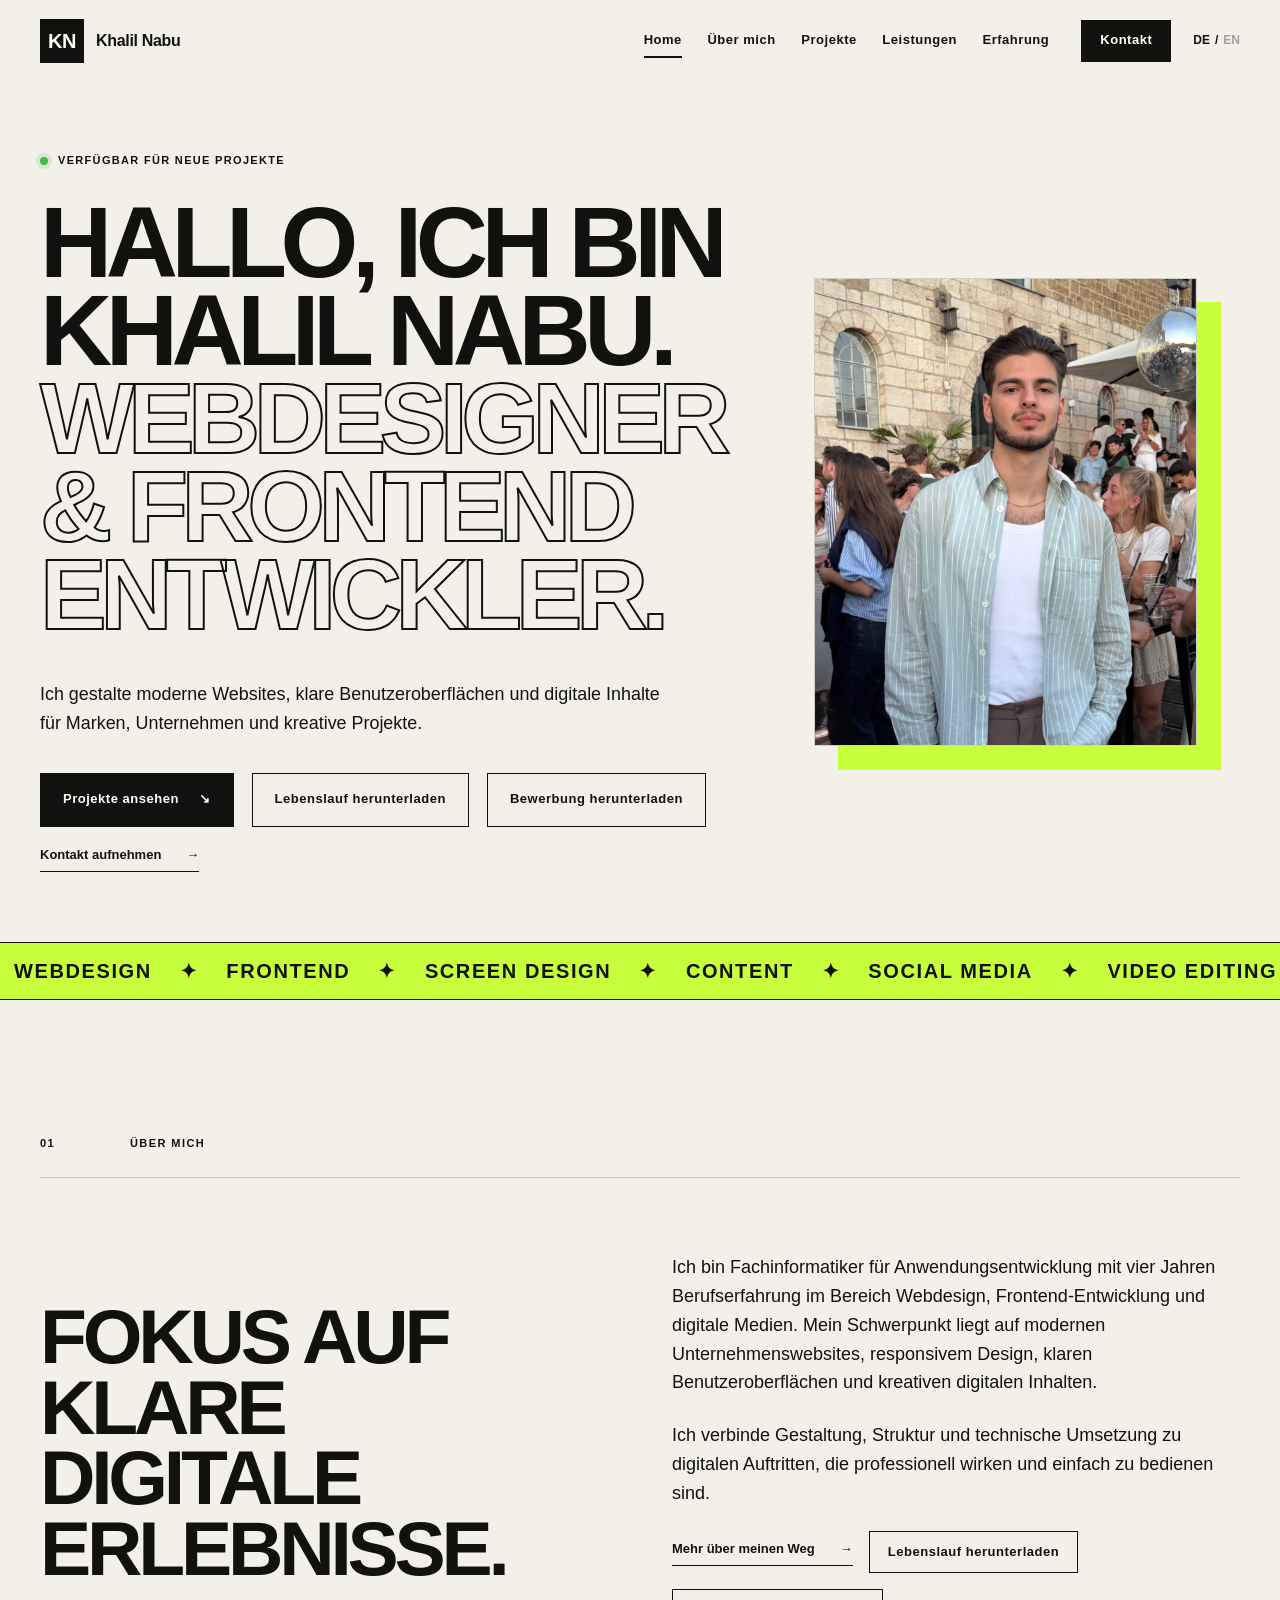
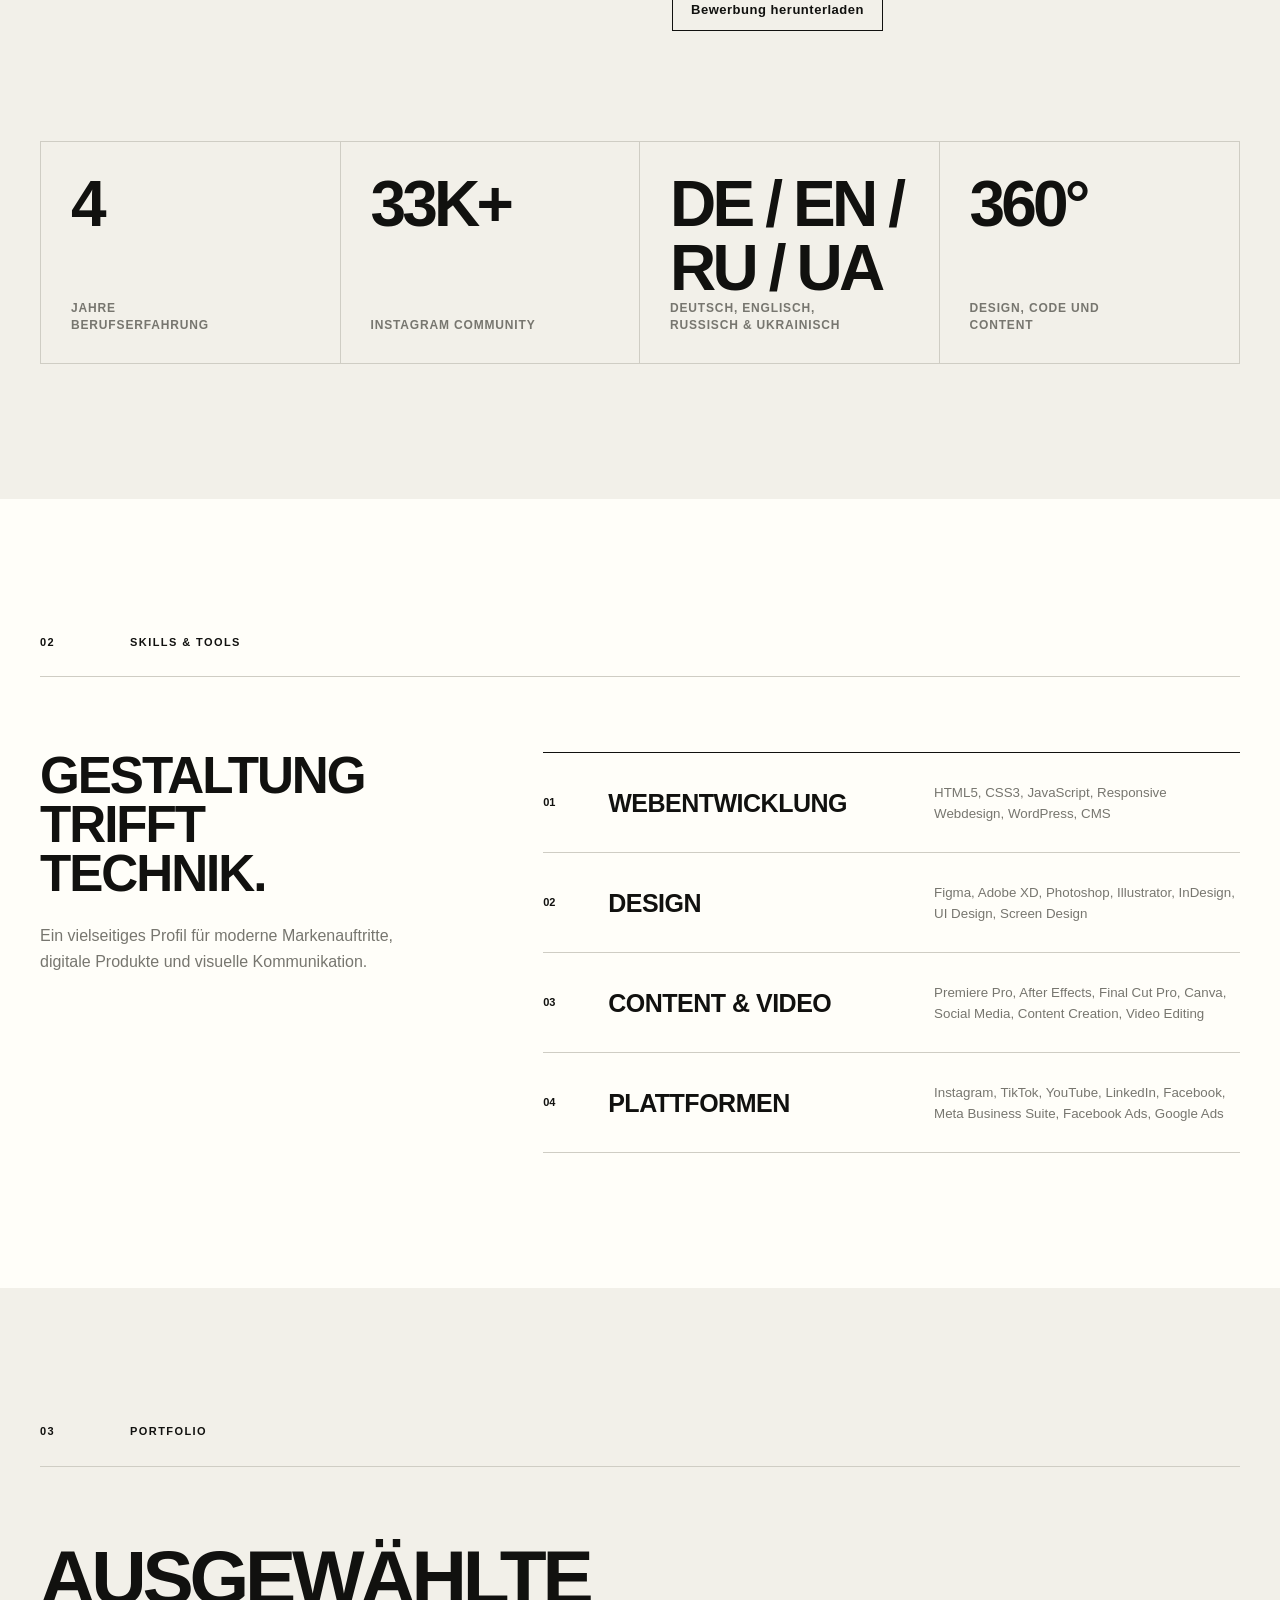
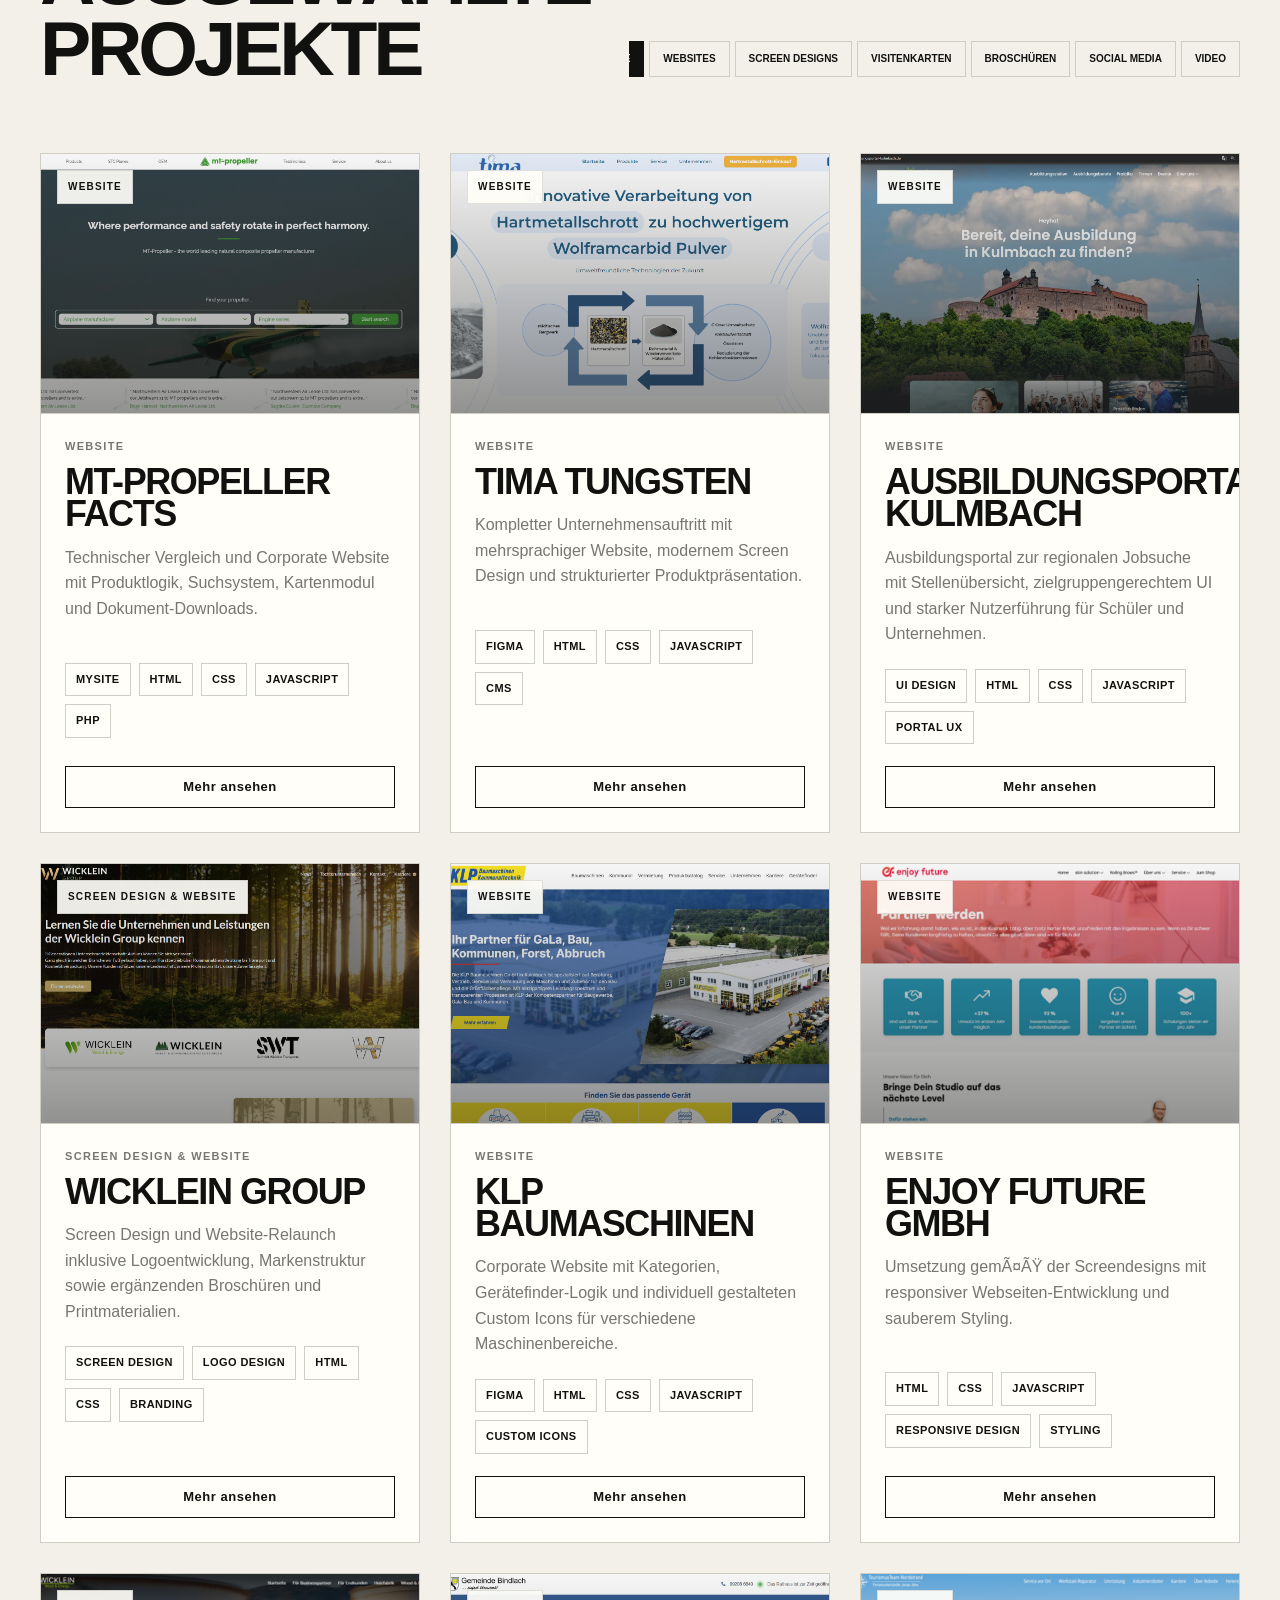
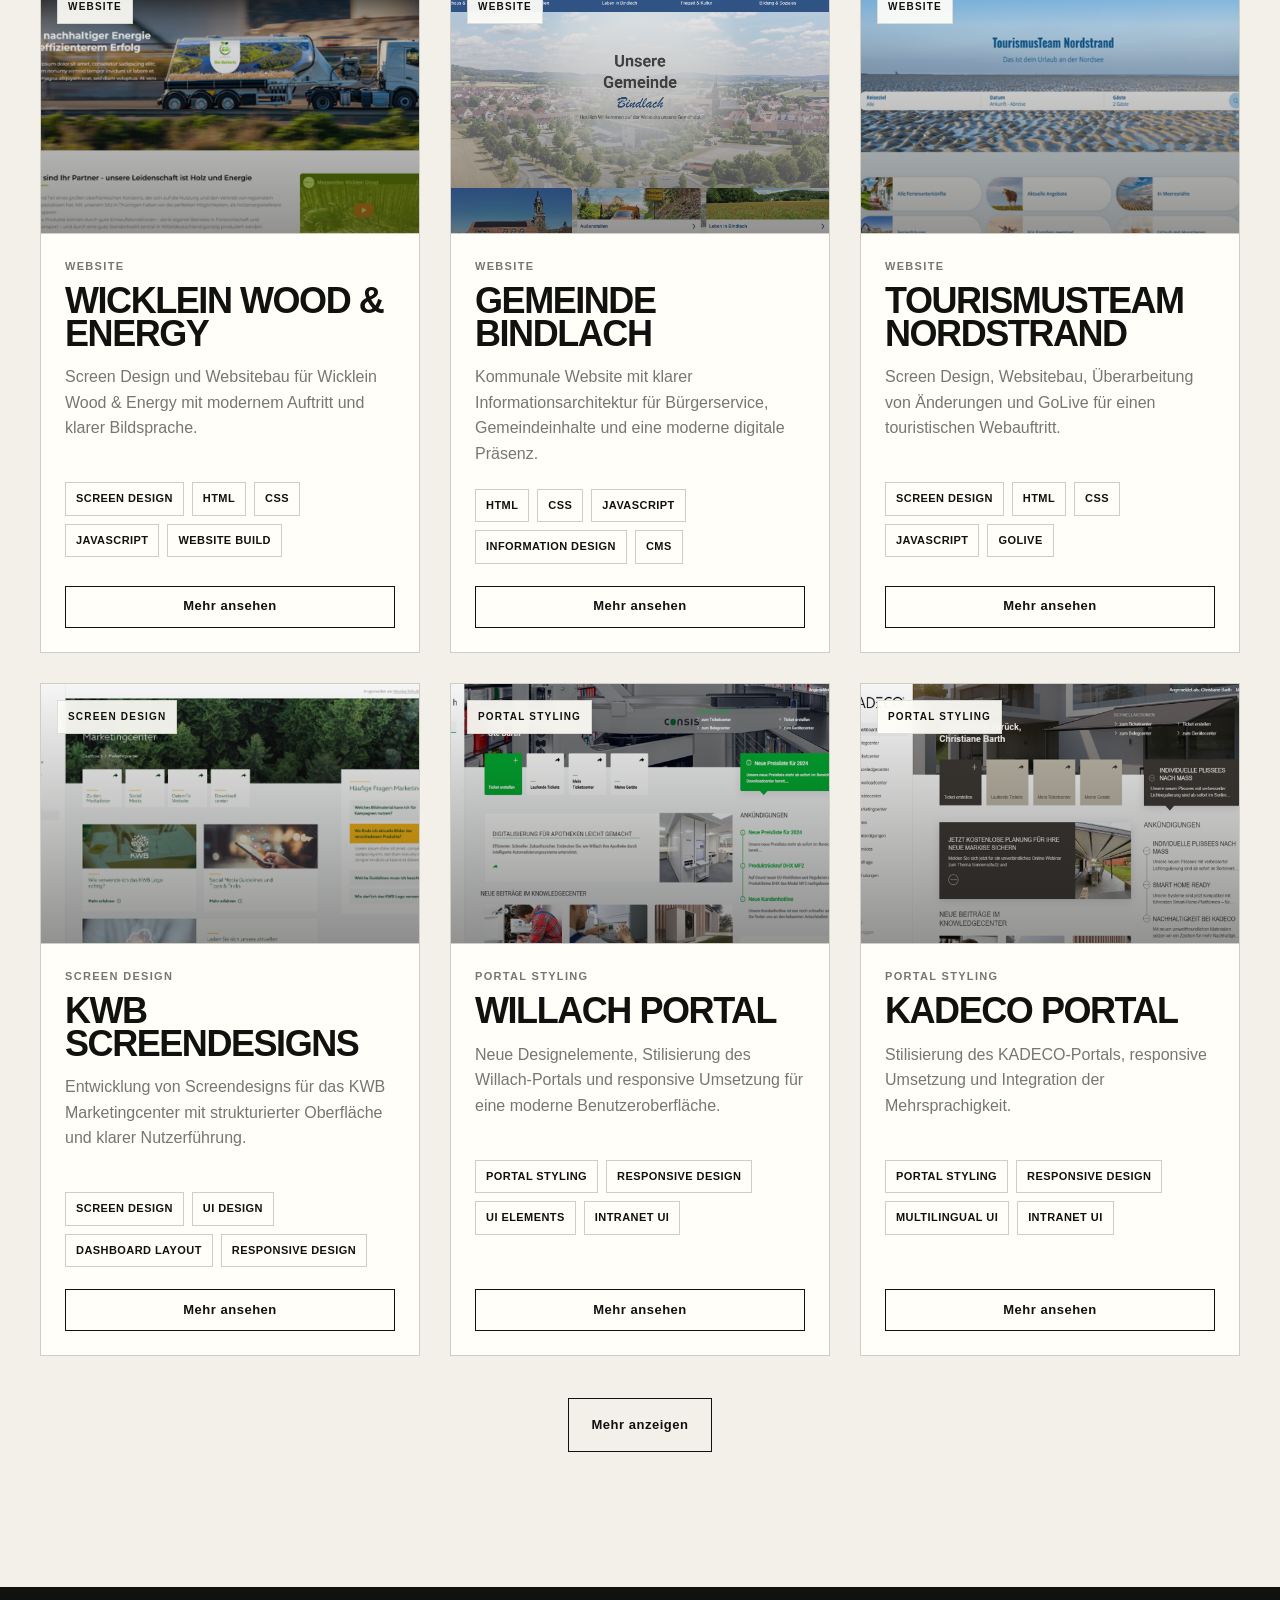
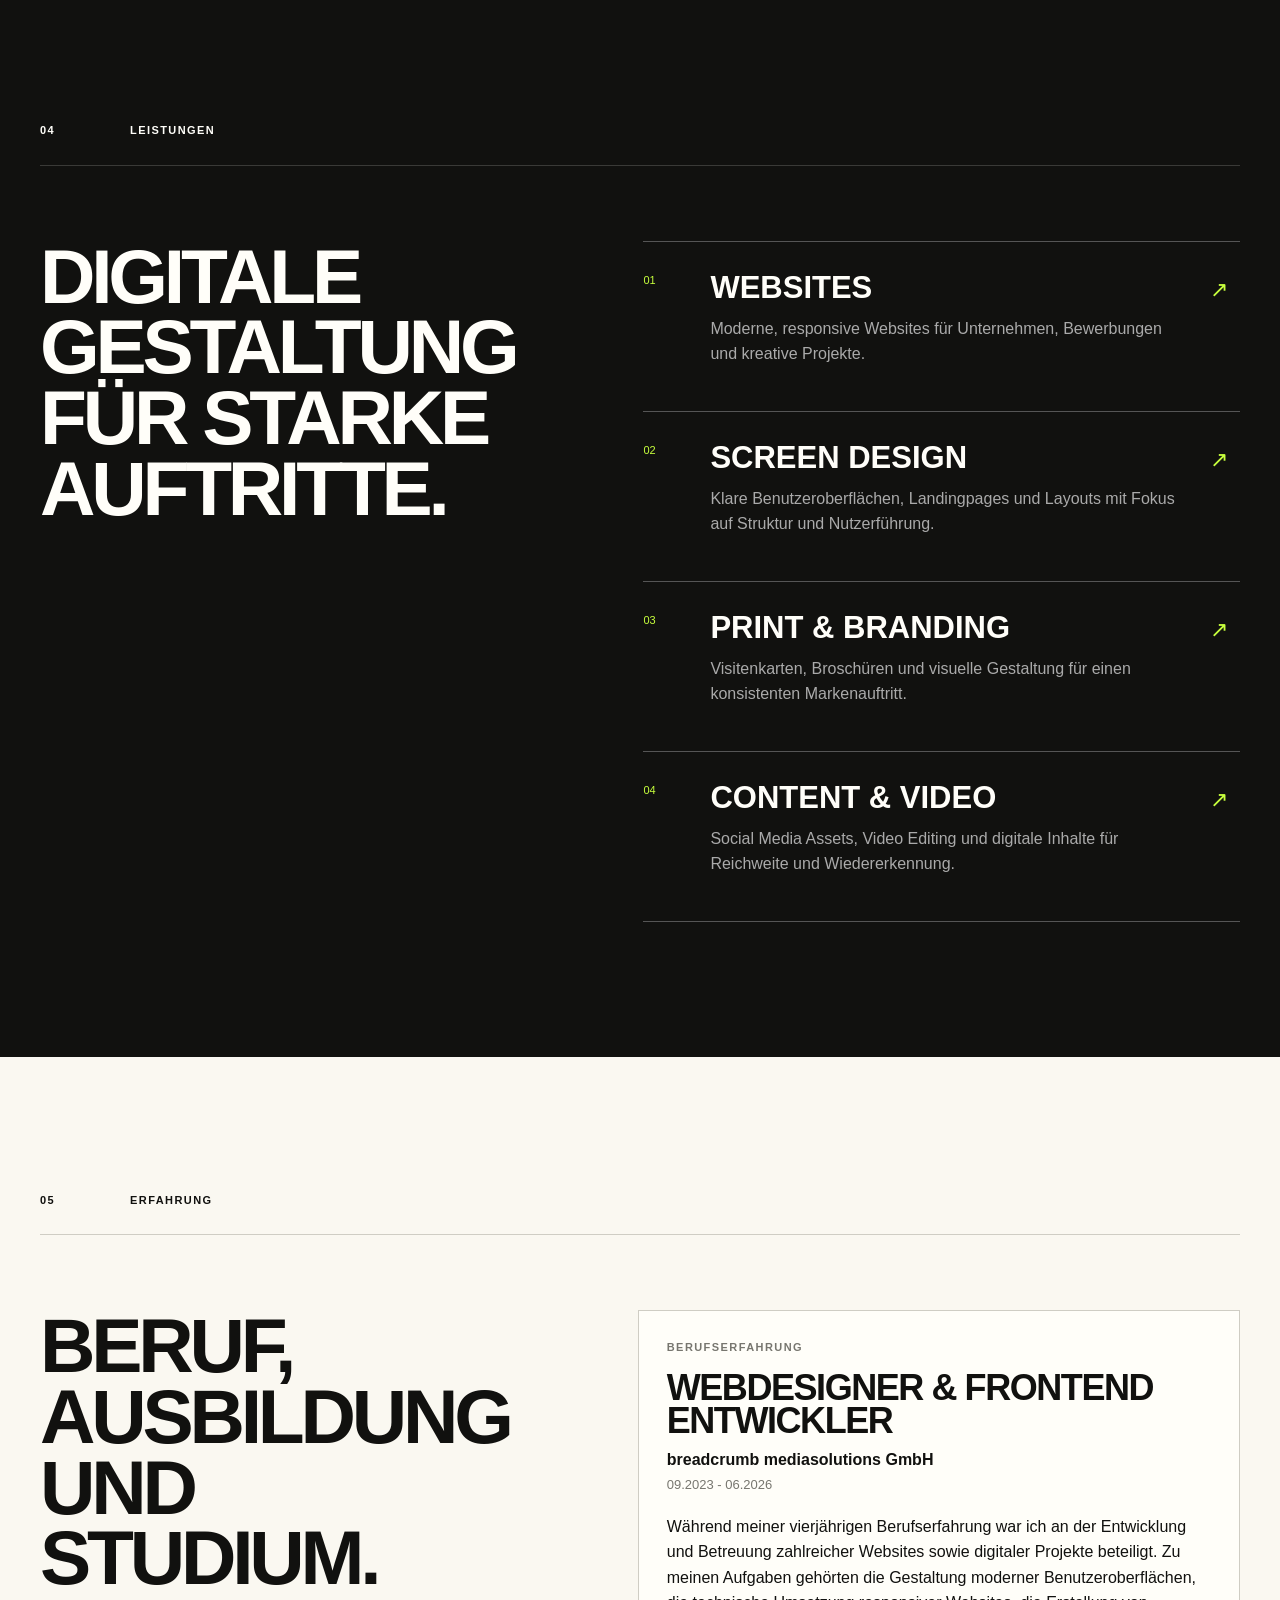
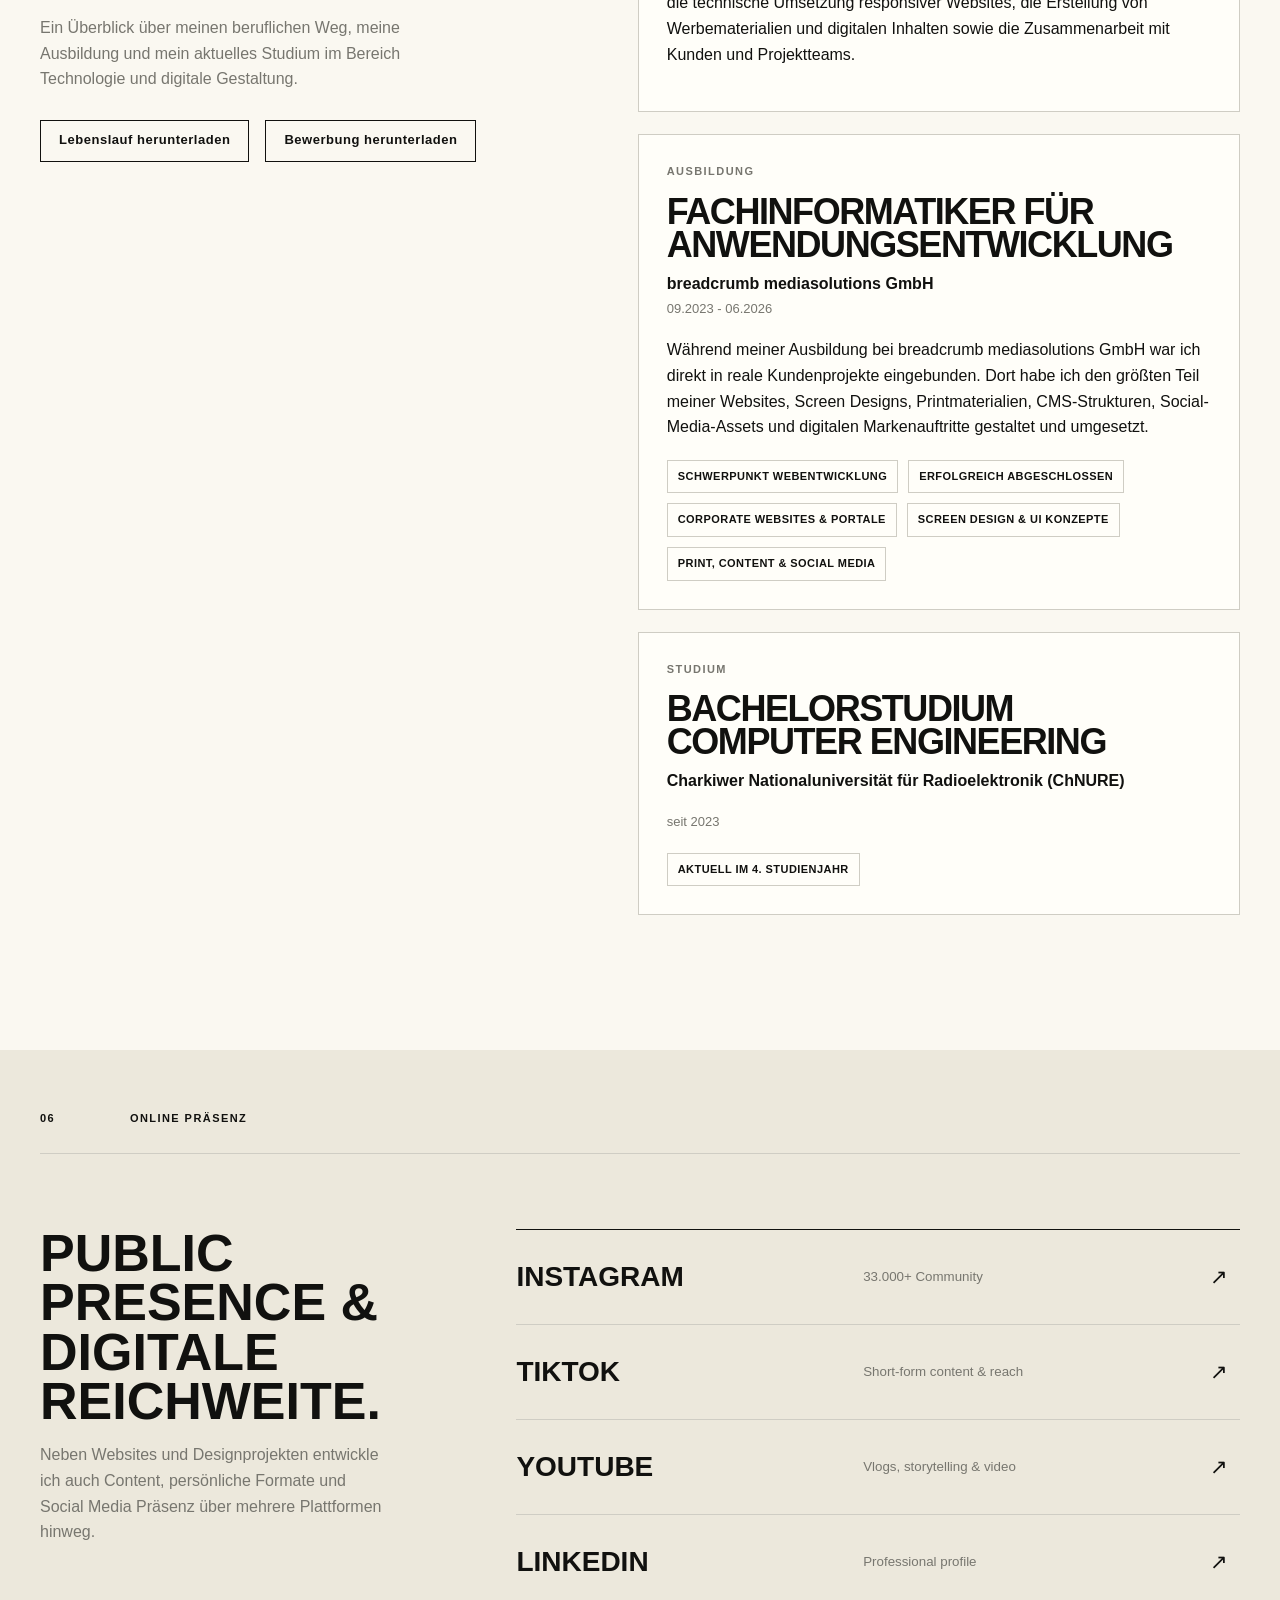
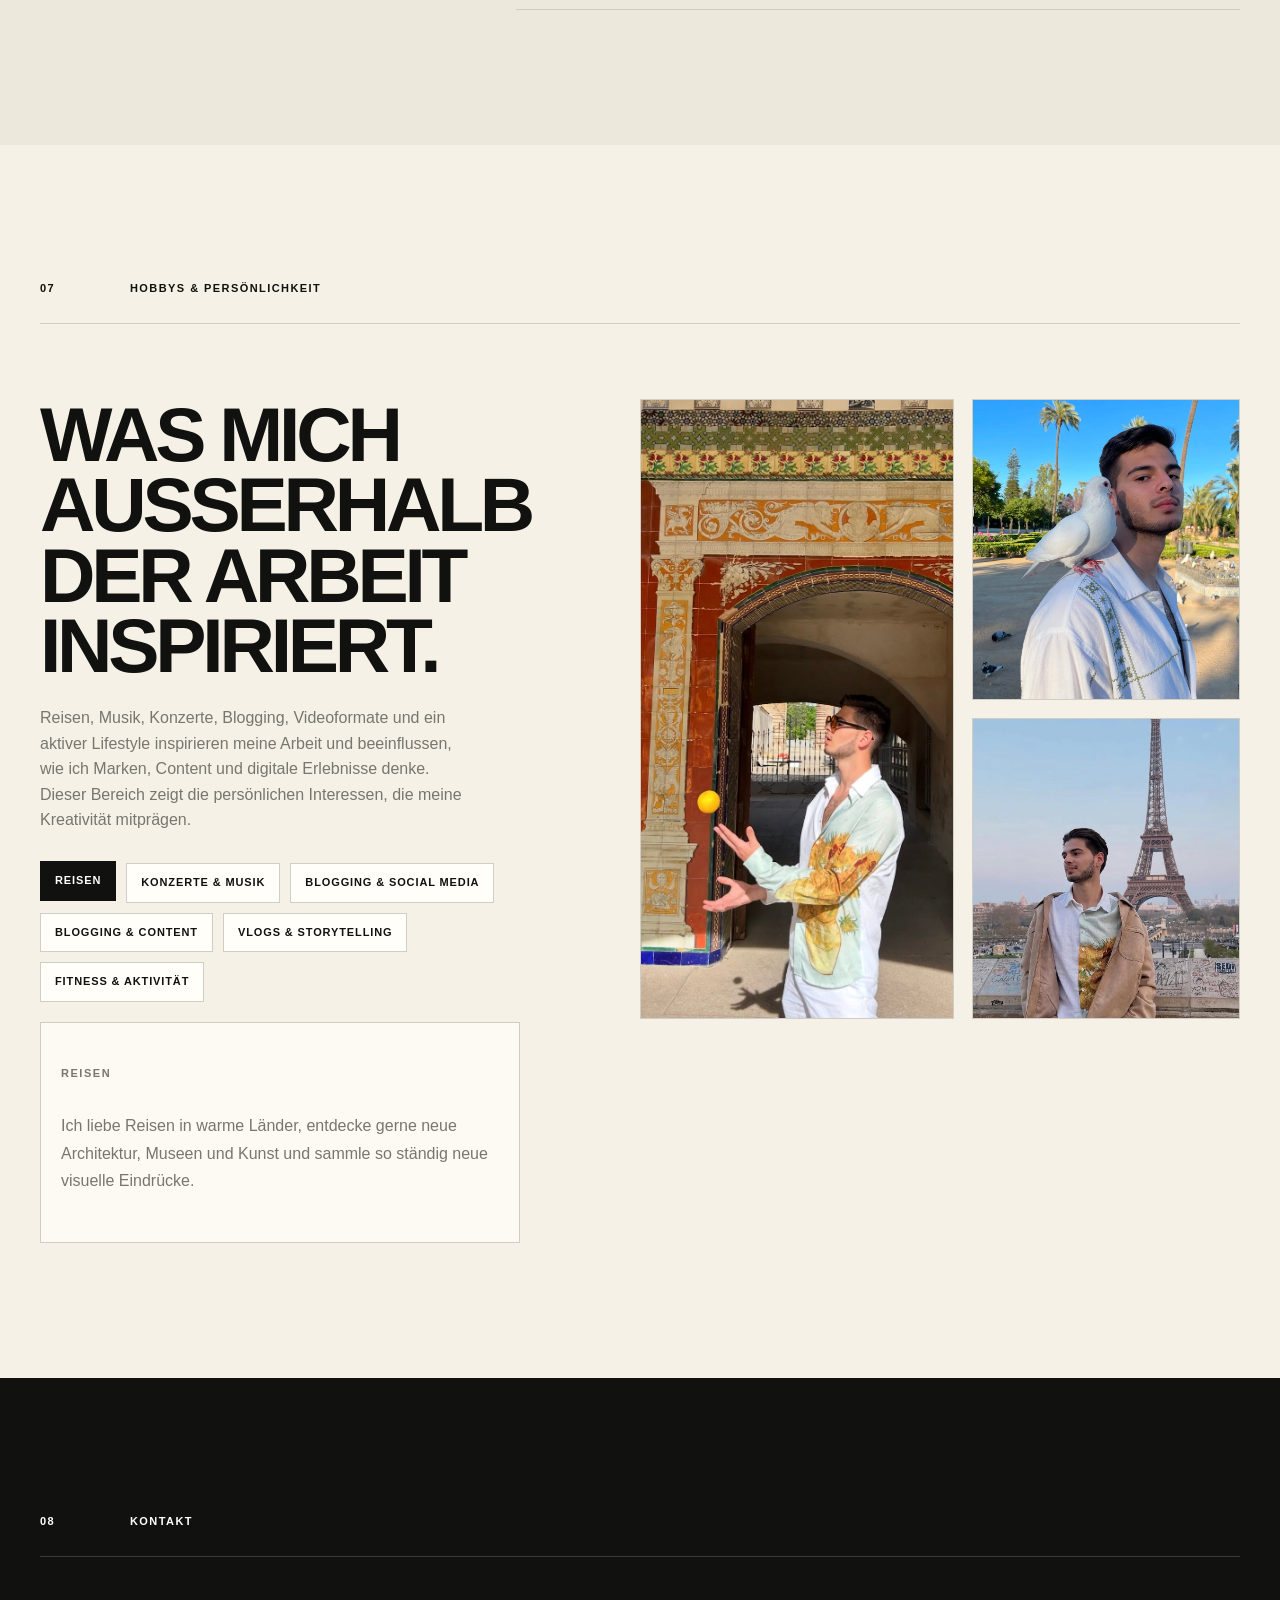
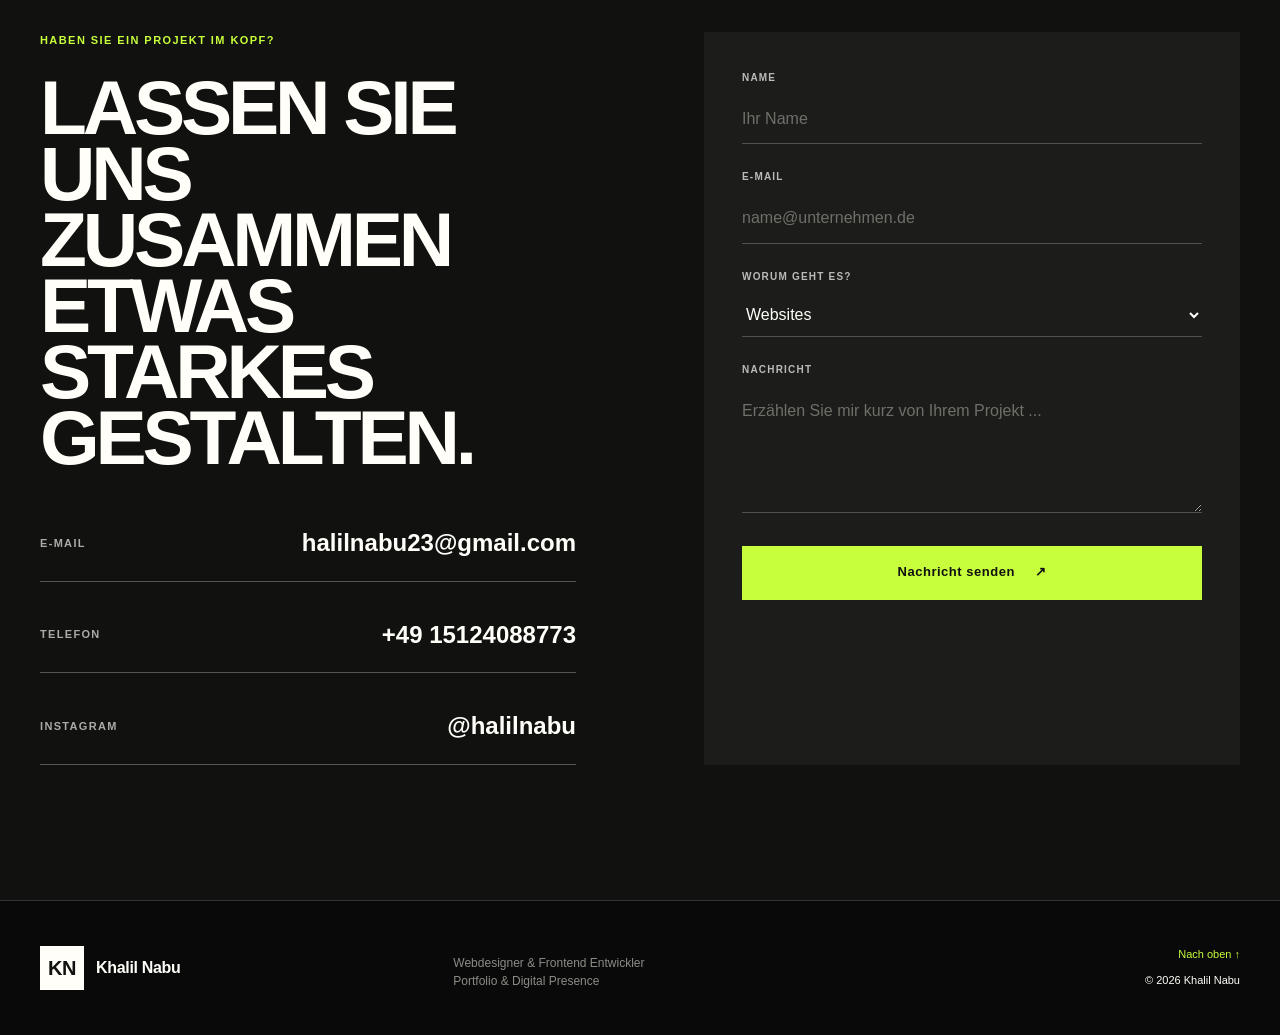
==== index.html @ a258f7e3 "Update language and experience labels" ====
<!doctype html>
<html lang="de">
<head>
  <meta charset="UTF-8">
  <meta name="viewport" content="width=device-width, initial-scale=1.0">
  <meta name="description" content="Portfolio von Khalil Nabu, Webdesigner und Frontend Entwickler mit Fokus auf moderne Websites, Screen Design und digitale Inhalte.">
  <meta name="theme-color" content="#111111">
  <title>Khalil Nabu - Webdesigner & Frontend Entwickler</title>
  <link rel="stylesheet" href="css/style.css">
  <script src="js/main.js" defer></script>
</head>
<body>
  <a class="skip-link" href="#main" data-i18n="common.skip">Zum Inhalt springen</a>

  <header class="site-header" id="top">
    <div class="header-inner shell">
      <a class="brand" href="#home" data-i18n-aria="header.brandAria" aria-label="Khalil Nabu Startseite">
        <span class="brand-mark">KN</span>
        <span class="brand-name">Khalil Nabu</span>
      </a>

      <button class="menu-toggle" type="button" aria-expanded="false" aria-controls="site-nav">
        <span class="sr-only" data-i18n="header.menuOpen">Menü öffnen</span>
        <span></span><span></span>
      </button>

      <nav class="site-nav" id="site-nav" data-i18n-aria="header.navAria" aria-label="Hauptnavigation">
        <a href="#home" data-i18n="header.navHome">Home</a>
        <a href="#about" data-i18n="header.navAbout">Über mich</a>
        <a href="#projects" data-i18n="header.navProjects">Projekte</a>
        <a href="#services" data-i18n="header.navServices">Leistungen</a>
        <a href="#experience" data-i18n="header.navExperience">Erfahrung</a>
      </nav>

      <div class="header-actions">
        <a class="button button-small button-dark header-contact" href="#contact" data-i18n="header.contactCta">Kontakt</a>
        <div class="language-switcher" data-i18n-aria="header.languageAria" aria-label="Sprache auswählen">
          <button class="language-button is-active" type="button" data-lang="de" aria-pressed="true">DE</button>
          <span>/</span>
          <button class="language-button" type="button" data-lang="en" aria-pressed="false">EN</button>
        </div>
      </div>
    </div>
  </header>

  <main id="main">
    <section class="hero" id="home">
      <div class="hero-grid shell">
        <div class="hero-copy reveal">
          <p class="eyebrow"><span class="status-dot"></span><span data-i18n="hero.status">Verfügbar für neue Projekte</span></p>
          <h1><span data-i18n="hero.titleLine1">Hallo, ich bin Khalil Nabu.</span><br><em data-i18n="hero.titleLine2">Webdesigner & Frontend Entwickler.</em></h1>
          <p class="hero-intro" data-i18n="hero.copy">Ich gestalte moderne Websites, klare Benutzeroberflächen und digitale Inhalte für Marken, Unternehmen und kreative Projekte.</p>
          <div class="hero-actions">
            <a class="button button-dark" href="#projects"><span data-i18n="hero.primaryCta">Projekte ansehen</span><span aria-hidden="true">↘</span></a>
            <a class="button button-outline" href="assets/projects/Lebenslauf-Khalil-Nabu.pdf" download data-i18n="hero.cvCta">CV herunterladen</a>
            <a class="button button-outline" href="assets/projects/Bewerbung-Khalil-Nabu.pdf" download data-i18n="hero.applicationCta">Bewerbung herunterladen</a>
            <a class="text-link" href="#contact"><span data-i18n="hero.secondaryCta">Kontakt aufnehmen</span><span aria-hidden="true">→</span></a>
          </div>
        </div>

        <figure class="hero-portrait reveal reveal-delay-1">
          <img src="assets/images/hero-portrait.jpg" alt="Portrait von Khalil Nabu">
        </figure>
      </div>

      <div class="hero-ticker" aria-hidden="true">
        <div class="ticker-track">
          <div class="ticker-group">
            <span data-i18n="hero.ticker1">WEBDESIGN</span><i>✦</i><span data-i18n="hero.ticker2">FRONTEND</span><i>✦</i><span data-i18n="hero.ticker3">SCREEN DESIGN</span><i>✦</i><span data-i18n="hero.ticker4">CONTENT</span><i>✦</i><span data-i18n="hero.ticker5">SOCIAL MEDIA</span><i>✦</i><span data-i18n="hero.ticker6">VIDEO EDITING</span><i>✦</i>
          </div>
          <div class="ticker-group">
            <span data-i18n="hero.ticker1">WEBDESIGN</span><i>✦</i><span data-i18n="hero.ticker2">FRONTEND</span><i>✦</i><span data-i18n="hero.ticker3">SCREEN DESIGN</span><i>✦</i><span data-i18n="hero.ticker4">CONTENT</span><i>✦</i><span data-i18n="hero.ticker5">SOCIAL MEDIA</span><i>✦</i><span data-i18n="hero.ticker6">VIDEO EDITING</span><i>✦</i>
          </div>
          <div class="ticker-group">
            <span data-i18n="hero.ticker1">WEBDESIGN</span><i>✦</i><span data-i18n="hero.ticker2">FRONTEND</span><i>✦</i><span data-i18n="hero.ticker3">SCREEN DESIGN</span><i>✦</i><span data-i18n="hero.ticker4">CONTENT</span><i>✦</i><span data-i18n="hero.ticker5">SOCIAL MEDIA</span><i>✦</i><span data-i18n="hero.ticker6">VIDEO EDITING</span><i>✦</i>
          </div>
        </div>
      </div>
    </section>

    <section class="section about" id="about">
      <div class="shell">
        <div class="section-heading reveal">
          <p class="section-number">01</p>
          <p class="section-kicker" data-i18n="about.kicker">Über mich</p>
        </div>
        <div class="about-grid">
          <h2 class="display-title reveal" data-i18n="about.title">Fokus auf klare digitale Erlebnisse.</h2>
          <div class="about-copy reveal reveal-delay-1">
            <p data-i18n="about.copy">Ich bin Fachinformatiker für Anwendungsentwicklung mit drei Jahren Berufserfahrung im Bereich Webdesign, Frontend-Entwicklung und digitale Medien. Mein Schwerpunkt liegt auf modernen Unternehmenswebsites, responsivem Design, klaren Benutzeroberflächen und kreativen digitalen Inhalten.</p>
            <p data-i18n="about.copySecondary">Ich verbinde Gestaltung, Struktur und technische Umsetzung zu digitalen Auftritten, die professionell wirken und einfach zu bedienen sind.</p>
            <div class="about-actions">
              <a class="text-link" href="#experience"><span data-i18n="about.link">Mehr über meinen Weg</span><span aria-hidden="true">→</span></a>
              <a class="button button-outline button-small" href="assets/projects/Lebenslauf-Khalil-Nabu.pdf" download data-i18n="about.cvCta">CV herunterladen</a>
              <a class="button button-outline button-small" href="assets/projects/Bewerbung-Khalil-Nabu.pdf" download data-i18n="about.applicationCta">Bewerbung herunterladen</a>
            </div>
          </div>
        </div>
        <div class="facts-grid reveal">
          <div class="fact"><strong>4</strong><span data-i18n="about.fact1">Jahre Berufserfahrung</span></div>
          <div class="fact"><strong>33K+</strong><span data-i18n="about.fact2">Instagram Community</span></div>
          <div class="fact"><strong>DE / EN / RU / UA</strong><span data-i18n="about.fact3">Deutsch, Englisch, Russisch & Ukrainisch</span></div>
          <div class="fact"><strong>360°</strong><span data-i18n="about.fact4">Design, Code und Content</span></div>
        </div>
      </div>
    </section>

    <section class="section skills" id="skills">
      <div class="shell">
        <div class="section-heading reveal">
          <p class="section-number">02</p>
          <p class="section-kicker" data-i18n="skills.kicker">Skills & Tools</p>
        </div>
        <div class="skills-grid">
          <div class="skills-intro reveal">
            <h2 data-i18n="skills.title">Gestaltung trifft Technik.</h2>
            <p data-i18n="skills.intro">Ein vielseitiges Profil für moderne Markenauftritte, digitale Produkte und visuelle Kommunikation.</p>
          </div>
          <div class="skill-list reveal reveal-delay-1">
            <div class="skill-row"><span>01</span><strong data-i18n="skills.webTitle">Webentwicklung</strong><small data-i18n="skills.webList">HTML5, CSS3, JavaScript, Responsive Webdesign, WordPress, CMS</small></div>
            <div class="skill-row"><span>02</span><strong data-i18n="skills.designTitle">Design</strong><small data-i18n="skills.designList">Figma, Adobe XD, Photoshop, Illustrator, InDesign, UI Design, Screen Design</small></div>
            <div class="skill-row"><span>03</span><strong data-i18n="skills.contentTitle">Content & Video</strong><small data-i18n="skills.contentList">Premiere Pro, After Effects, Canva, Social Media, Content Creation, Video Editing</small></div>
            <div class="skill-row"><span>04</span><strong data-i18n="skills.platformsTitle">Plattformen</strong><small data-i18n="skills.platformsList">Instagram, TikTok, YouTube, LinkedIn, Meta Business Suite</small></div>
          </div>
        </div>
      </div>
    </section>

    <section class="section projects" id="projects">
      <div class="shell">
        <div class="section-heading reveal">
          <p class="section-number">03</p>
          <p class="section-kicker" data-i18n="projects.kicker">Portfolio</p>
        </div>
        <div class="projects-top reveal">
          <h2 class="display-title" data-i18n-html="projects.title">Ausgewählte<br>Projekte</h2>
          <div class="project-filters" role="group" data-i18n-aria="projects.filtersAria" aria-label="Projekte filtern">
            <button class="filter-button is-active" type="button" data-filter="all" data-i18n="projects.filterAll">Alle</button>
            <button class="filter-button" type="button" data-filter="websites" data-i18n="projects.filterWebsites">Websites</button>
            <button class="filter-button" type="button" data-filter="screen-designs" data-i18n="projects.filterScreenDesigns">Screen Designs</button>
            <button class="filter-button" type="button" data-filter="business-cards" data-i18n="projects.filterBusinessCards">Visitenkarten</button>
            <button class="filter-button" type="button" data-filter="brochures" data-i18n="projects.filterBrochures">Broschüren</button>
            <button class="filter-button" type="button" data-filter="social-media" data-i18n="projects.filterSocialMedia">Social Media</button>
            <button class="filter-button" type="button" data-filter="video" data-i18n="projects.filterVideo">Video</button>
          </div>
        </div>

        <div class="project-grid" id="project-grid"></div>
        <div class="projects-more">
          <button class="button button-outline" type="button" id="projects-more-button" data-i18n="projects.showMore" hidden>Mehr anzeigen</button>
        </div>
      </div>
    </section>

    <section class="section services" id="services">
      <div class="shell">
        <div class="section-heading light reveal">
          <p class="section-number">04</p>
          <p class="section-kicker" data-i18n="services.kicker">Leistungen</p>
        </div>
        <div class="services-layout">
          <h2 class="display-title reveal" data-i18n="services.title">Digitale Gestaltung für starke Auftritte.</h2>
          <div class="service-list reveal reveal-delay-1">
            <article><span>01</span><div><h3 data-i18n="services.item1Title">Websites</h3><p data-i18n="services.item1Copy">Moderne, responsive Websites für Unternehmen, Bewerbungen und kreative Projekte.</p></div><i>↗</i></article>
            <article><span>02</span><div><h3 data-i18n="services.item2Title">Screen Design</h3><p data-i18n="services.item2Copy">Klare Benutzeroberflächen, Landingpages und Layouts mit Fokus auf Struktur und Nutzerführung.</p></div><i>↗</i></article>
            <article><span>03</span><div><h3 data-i18n="services.item3Title">Print & Branding</h3><p data-i18n="services.item3Copy">Visitenkarten, Broschüren und visuelle Gestaltung für einen konsistenten Markenauftritt.</p></div><i>↗</i></article>
            <article><span>04</span><div><h3 data-i18n="services.item4Title">Content & Video</h3><p data-i18n="services.item4Copy">Social Media Assets, Video Editing und digitale Inhalte für Reichweite und Wiedererkennung.</p></div><i>↗</i></article>
          </div>
        </div>
      </div>
    </section>

    <section class="section experience" id="experience">
      <div class="shell">
        <div class="section-heading reveal">
          <p class="section-number">05</p>
          <p class="section-kicker" data-i18n="experience.kicker">Erfahrung</p>
        </div>
        <div class="experience-grid">
          <div class="experience-copy reveal">
            <h2 class="display-title" data-i18n="experience.title">Beruf, Ausbildung und Studium.</h2>
            <p data-i18n="experience.intro">Ein Überblick über meinen beruflichen Weg, meine Ausbildung und mein aktuelles Studium im Bereich Technologie und digitale Gestaltung.</p>
            <div class="about-actions">
              <a class="button button-outline button-small" href="assets/projects/Lebenslauf-Khalil-Nabu.pdf" download data-i18n="experience.cvCta">CV herunterladen</a>
              <a class="button button-outline button-small" href="assets/projects/Bewerbung-Khalil-Nabu.pdf" download data-i18n="experience.applicationCta">Bewerbung herunterladen</a>
            </div>
          </div>
          <div class="experience-list reveal reveal-delay-1">
            <article class="experience-card">
              <p class="experience-label" data-i18n="experience.block1Label">Berufserfahrung</p>
              <h3 data-i18n="experience.block1Title">Webdesigner & Frontend Entwickler</h3>
              <p class="experience-org" data-i18n="experience.block1Org">breadcrumb mediasolutions GmbH</p>
              <p class="experience-date" data-i18n="experience.block1Date">09.2023 - 06.2026</p>
              <p data-i18n="experience.block1Copy">Während meiner dreijährigen Berufserfahrung war ich an der Entwicklung und Betreuung zahlreicher Websites sowie digitaler Projekte beteiligt. Zu meinen Aufgaben gehörten die Gestaltung moderner Benutzeroberflächen, die technische Umsetzung responsiver Websites, die Erstellung von Werbematerialien und digitalen Inhalten sowie die Zusammenarbeit mit Kunden und Projektteams.</p>
            </article>

            <article class="experience-card">
              <p class="experience-label" data-i18n="experience.block2Label">Ausbildung</p>
              <h3 data-i18n="experience.block2Title">Fachinformatiker für Anwendungsentwicklung</h3>
              <p class="experience-org" data-i18n="experience.block2Org">breadcrumb mediasolutions GmbH</p>
              <p class="experience-date" data-i18n="experience.block2Date">09.2023 - 06.2026</p>
              <p data-i18n="experience.block2Copy">Während meiner Ausbildung bei breadcrumb mediasolutions GmbH war ich an zahlreichen realen Kundenprojekten beteiligt. Dort habe ich den Großteil meiner Websites, Screen Designs, Printmaterialien, CMS-Strukturen und Social-Media-Arbeiten umgesetzt.</p>
              <ul class="experience-tags">
                <li data-i18n="experience.block2Tag1">Schwerpunkt Webentwicklung</li>
                <li data-i18n="experience.block2Tag2">Erfolgreich abgeschlossen</li>
                <li data-i18n="experience.block2Tag3">Corporate Websites & Portale</li>
                <li data-i18n="experience.block2Tag4">Screen Design & UI Konzepte</li>
                <li data-i18n="experience.block2Tag5">Print, Content & Social Media</li>
              </ul>
            </article>

            <article class="experience-card">
              <p class="experience-label" data-i18n="experience.block3Label">Studium</p>
              <h3 data-i18n="experience.block3Title">Bachelorstudium Computer Engineering</h3>
              <p class="experience-org" data-i18n="experience.block3Org">Charkiwer Nationaluniversität für Radioelektronik (ChNURE)</p>
              <p class="experience-date" data-i18n="experience.block3Date">seit 2023</p>
              <ul class="experience-tags">
                <li data-i18n="experience.block3Tag1">Aktuell im 4. Studienjahr</li>
              </ul>
            </article>
          </div>
        </div>
      </div>
    </section>

    <section class="section presence" id="presence">
      <div class="shell">
        <div class="section-heading reveal">
          <p class="section-number">06</p>
          <p class="section-kicker" data-i18n="presence.kicker">Online Präsenz</p>
        </div>
        <div class="presence-grid">
          <div class="presence-copy reveal">
            <h2 data-i18n="presence.title">Public Presence & digitale Reichweite.</h2>
            <p data-i18n="presence.copy">Neben Websites und Designprojekten entwickle ich auch Content, persönliche Formate und Social Media Präsenz über mehrere Plattformen hinweg.</p>
          </div>
          <div class="presence-links reveal reveal-delay-1">
            <a href="https://www.instagram.com/halilnabu/?hl=de" target="_blank" rel="noreferrer"><span>Instagram</span><small data-i18n="presence.instagram">33.000+ Community</small><i>↗</i></a>
            <a href="https://www.tiktok.com/@halilnabu" target="_blank" rel="noreferrer"><span>TikTok</span><small data-i18n="presence.tiktok">Short-form content & reach</small><i>↗</i></a>
            <a href="https://www.youtube.com/@Khalil_Nabu" target="_blank" rel="noreferrer"><span>YouTube</span><small data-i18n="presence.youtube">Vlogs, storytelling & video</small><i>↗</i></a>
            <a href="https://linkedin.com/in/halilnabu" target="_blank" rel="noreferrer"><span>LinkedIn</span><small data-i18n="presence.linkedin">Professional profile</small><i>↗</i></a>
          </div>
        </div>
      </div>
    </section>

    <section class="section lifestyle" id="lifestyle">
      <div class="shell">
        <div class="section-heading reveal">
          <p class="section-number">07</p>
          <p class="section-kicker" data-i18n="lifestyle.kicker">Beyond Design</p>
        </div>
        <div class="lifestyle-grid">
          <div class="lifestyle-copy reveal">
            <h2 class="display-title" data-i18n="lifestyle.title">Kreativität endet nicht am Bildschirm.</h2>
            <p data-i18n="lifestyle.copy">Reisen, Musik, Konzerte, Blogging, Videoformate und ein aktiver Lifestyle inspirieren meine Arbeit und beeinflussen, wie ich Marken, Content und digitale Erlebnisse denke.</p>
            <div class="lifestyle-tags" id="lifestyle-list"></div>
            <div class="lifestyle-detail">
              <p class="lifestyle-detail-label" id="lifestyle-detail-label">Reisen</p>
              <p class="lifestyle-detail-copy" id="lifestyle-detail-copy">Ich liebe Reisen in warme Länder, entdecke gerne neue Architektur, Museen und Kunst und sammle so ständig neue visuelle Eindrücke.</p>
            </div>
          </div>
          <div class="lifestyle-interactive reveal reveal-delay-1">
            <div class="lifestyle-collage" id="lifestyle-collage">
              <figure class="lifestyle-collage-card lifestyle-collage-card-large"><img id="lifestyle-collage-image-1" src="assets/images/travel-1.png" alt="Khalil Nabu travelling"></figure>
              <figure class="lifestyle-collage-card"><img id="lifestyle-collage-image-2" src="assets/images/travel-2.png" alt="Khalil Nabu lifestyle visual"></figure>
              <figure class="lifestyle-collage-card"><img id="lifestyle-collage-image-3" src="assets/images/travel-3.png" alt="Khalil Nabu travel photo"></figure>
            </div>
          </div>
        </div>
      </div>
    </section>

    <section class="section contact" id="contact">
      <div class="shell">
        <div class="section-heading light reveal">
          <p class="section-number">08</p>
          <p class="section-kicker" data-i18n="contact.kicker">Kontakt</p>
        </div>
        <div class="contact-grid">
          <div class="contact-copy reveal">
            <p class="contact-overline" data-i18n="contact.overline">Haben Sie ein Projekt im Kopf?</p>
            <h2 data-i18n="contact.title">Lassen Sie uns zusammen etwas Starkes gestalten.</h2>
            <div class="contact-methods">
              <a class="contact-method" href="mailto:halilnabu23@gmail.com"><span data-i18n="contact.emailLabel">E-Mail</span><strong>halilnabu23@gmail.com</strong></a>
              <a class="contact-method" href="tel:+4915124088773"><span data-i18n="contact.phoneLabel">Telefon</span><strong>+49 15124088773</strong></a>
              <a class="contact-method" href="https://www.instagram.com/halilnabu/?hl=de" target="_blank" rel="noreferrer"><span data-i18n="contact.instagramLabel">Instagram</span><strong>@halilnabu</strong></a>
            </div>
          </div>

          <form class="contact-form reveal reveal-delay-1" id="contact-form">
            <label><span data-i18n="contact.name">Name</span><input type="text" name="name" autocomplete="name" required data-i18n-placeholder="contact.namePlaceholder" placeholder="Ihr Name"></label>
            <label><span data-i18n="contact.email">E-Mail</span><input type="email" name="email" autocomplete="email" required data-i18n-placeholder="contact.emailPlaceholder" placeholder="name@unternehmen.de"></label>
            <label><span data-i18n="contact.subject">Worum geht es?</span><select name="subject"><option value="websites" data-i18n="contact.subjectOption1">Websites</option><option value="screen-design" data-i18n="contact.subjectOption2">Screen Design</option><option value="branding" data-i18n="contact.subjectOption3">Visitenkarten / Broschüren</option><option value="social-media" data-i18n="contact.subjectOption4">Social Media</option><option value="video" data-i18n="contact.subjectOption5">Video</option></select></label>
            <label><span data-i18n="contact.message">Nachricht</span><textarea name="message" rows="4" required data-i18n-placeholder="contact.messagePlaceholder" placeholder="Erzählen Sie mir kurz von Ihrem Projekt ..."></textarea></label>
            <button class="button button-accent" type="submit"><span data-i18n="contact.submit">Nachricht senden</span><span aria-hidden="true">↗</span></button>
          </form>
        </div>
      </div>
    </section>
  </main>

  <div class="project-modal" id="project-modal" hidden aria-hidden="true">
    <div class="project-modal-backdrop" data-modal-close></div>
    <div class="project-modal-dialog" role="dialog" aria-modal="true" aria-labelledby="project-modal-title">
      <button class="modal-close" type="button" id="project-modal-close" data-i18n-aria="projects.modalCloseAria" aria-label="Projekt schließen">×</button>
      <div class="project-modal-layout">
        <div class="project-modal-visual" id="project-modal-visual"></div>
        <div class="project-modal-copy">
          <p class="project-modal-category" id="project-modal-category"></p>
          <h3 id="project-modal-title"></h3>
          <p class="project-modal-description" id="project-modal-description"></p>
          <div class="project-modal-meta">
            <div>
              <span class="modal-meta-label" data-i18n="projects.toolsLabel">Tools</span>
              <ul class="project-modal-tools" id="project-modal-tools"></ul>
            </div>
            <div>
              <span class="modal-meta-label" data-i18n="projects.detailLabel">Details</span>
              <p class="project-modal-detail" id="project-modal-detail"></p>
            </div>
          </div>
          <a class="button button-dark" href="#contact" id="project-modal-cta"><span data-i18n="projects.modalCta">Projekt anfragen</span><span aria-hidden="true">↗</span></a>
        </div>
      </div>
    </div>
  </div>

  <div class="image-lightbox" id="image-lightbox" hidden aria-hidden="true">
    <div class="image-lightbox-backdrop" data-lightbox-close></div>
    <div class="image-lightbox-dialog" role="dialog" aria-modal="true" aria-labelledby="image-lightbox-title">
      <button class="modal-close image-lightbox-close" type="button" id="image-lightbox-close" data-i18n-aria="projects.modalCloseAria" aria-label="Bild schlieÃŸen">Ã—</button>
      <p class="sr-only" id="image-lightbox-title">Projektbild in voller Ansicht</p>
      <img id="image-lightbox-image" src="" alt="">
    </div>
  </div>

  <footer class="site-footer">
    <div class="shell footer-grid">
      <a class="brand" href="#home"><span class="brand-mark brand-mark-light">KN</span><span class="brand-name">Khalil Nabu</span></a>
      <p data-i18n-html="footer.copy">Webdesigner & Frontend Entwickler<br>Portfolio & Digital Presence</p>
      <div class="footer-links">
        <a href="#top" data-i18n="footer.backToTop">Nach oben ↑</a>
        <span><span data-i18n="footer.copyright">©</span> <span id="current-year">2026</span> Khalil Nabu</span>
      </div>
    </div>
  </footer>
</body>
</html>
---- css/style.css ----
:root {
  --ink: #11110f;
  --paper: #f2f0e9;
  --white: #fffef9;
  --muted: #77766f;
  --line: #cfcdc4;
  --accent: #c7ff3d;
  --panel: #1c1c1a;
  --display: "Bahnschrift Condensed", "Franklin Gothic Medium", sans-serif;
  --body: "Century Gothic", "Gill Sans", sans-serif;
  --shell: min(1380px, calc(100vw - 80px));
  --header-height: 82px;
}

* { box-sizing: border-box; }
html { scroll-behavior: smooth; scroll-padding-top: var(--header-height); overflow-x: clip; }
body { margin: 0; color: var(--ink); background: var(--paper); font-family: var(--body); font-size: 16px; line-height: 1.6; -webkit-font-smoothing: antialiased; overflow-x: clip; }
body.menu-open, body.modal-open { overflow: hidden; }
a { color: inherit; text-decoration: none; }
button, input, textarea, select { font: inherit; }
button { color: inherit; }
img { display: block; max-width: 100%; }
.shell { width: var(--shell); margin-inline: auto; }
.sr-only { position: absolute; width: 1px; height: 1px; padding: 0; margin: -1px; overflow: hidden; clip: rect(0, 0, 0, 0); white-space: nowrap; border: 0; }
.skip-link { position: fixed; z-index: 999; top: 10px; left: 10px; padding: 10px 16px; background: var(--accent); transform: translateY(-150%); transition: transform .2s; }
.skip-link:focus { transform: translateY(0); }

.site-header { position: fixed; z-index: 100; inset: 0 0 auto; height: var(--header-height); border-bottom: 1px solid transparent; transition: background .3s, border-color .3s; }
.site-header.is-scrolled { background: rgba(242, 240, 233, .92); border-color: var(--line); backdrop-filter: blur(14px); }
.header-inner { height: 100%; display: flex; align-items: center; justify-content: space-between; gap: 32px; }
.brand { display: inline-flex; align-items: center; gap: 12px; font-weight: 700; letter-spacing: -.02em; }
.brand-mark { width: 44px; height: 44px; display: grid; place-items: center; background: var(--ink); color: var(--white); font-family: var(--display); font-size: 20px; font-weight: 900; line-height: 1; }
.brand-name { white-space: nowrap; }
.site-nav { display: flex; align-items: center; gap: clamp(18px, 2vw, 34px); margin-left: auto; }
.site-nav a { position: relative; font-size: 13px; font-weight: 700; letter-spacing: .04em; }
.site-nav a::after { content: ""; position: absolute; inset: auto 0 -7px; height: 2px; background: var(--ink); transform: scaleX(0); transform-origin: right; transition: transform .25s; }
.site-nav a:hover::after, .site-nav a.is-active::after { transform: scaleX(1); transform-origin: left; }
.header-actions { display: flex; align-items: center; gap: 22px; }
.language-switcher { display: flex; align-items: center; gap: 5px; font-size: 12px; font-weight: 800; }
.language-button { padding: 0; border: 0; background: none; opacity: .35; cursor: pointer; }
.language-button.is-active { opacity: 1; }
.menu-toggle { display: none; width: 44px; height: 44px; border: 1px solid var(--ink); background: transparent; cursor: pointer; }
.menu-toggle > span:not(.sr-only) { display: block; width: 21px; height: 2px; margin: 5px auto; background: currentColor; transition: transform .25s; }

.button { min-height: 54px; padding: 0 22px; display: inline-flex; align-items: center; justify-content: center; gap: 20px; border: 1px solid var(--ink); font-size: 13px; font-weight: 800; letter-spacing: .04em; cursor: pointer; transition: color .25s, background .25s, transform .25s, border-color .25s; text-align: center; line-height: 1.3; white-space: normal; }
.button:hover { transform: translateY(-3px); }
.button-dark { color: var(--white); background: var(--ink); }
.button-dark:hover { color: var(--ink); background: var(--accent); }
.button-outline { background: transparent; }
.button-outline:hover { background: var(--ink); color: var(--white); }
.button-small { min-height: 42px; padding-inline: 18px; }
.button-accent { width: 100%; border-color: var(--accent); background: var(--accent); color: var(--ink); }
.button-accent:hover { background: var(--white); border-color: var(--white); }
.text-link { display: inline-flex; align-items: center; gap: 25px; padding-bottom: 5px; border-bottom: 1px solid currentColor; font-size: 13px; font-weight: 800; flex-wrap: wrap; }
.text-link span:last-child { transition: transform .2s; }
.text-link:hover span:last-child { transform: translateX(5px); }

.hero { min-height: 100svh; padding-top: var(--header-height); overflow: hidden; }
.hero-grid { min-height: calc(100svh - 140px); display: grid; grid-template-columns: 1.1fr .9fr; align-items: center; gap: 7vw; padding-block: 70px; }
.eyebrow { display: flex; align-items: center; gap: 10px; margin: 0 0 28px; font-size: 11px; font-weight: 800; letter-spacing: .12em; text-transform: uppercase; }
.status-dot { width: 8px; height: 8px; border-radius: 50%; background: #4ab650; box-shadow: 0 0 0 4px rgba(74, 182, 80, .16); }
.hero h1 { max-width: 880px; margin: 0; font-family: var(--display); font-size: clamp(68px, 8vw, 100px); font-weight: 900; letter-spacing: -.065em; line-height: .88; text-transform: uppercase; }
.hero h1 em { color: transparent; -webkit-text-stroke: 2px var(--ink); font-style: normal; }
.hero-intro { max-width: 620px; margin: 42px 0 34px; font-size: clamp(17px, 1.4vw, 21px); line-height: 1.65; }
.hero-actions { display: flex; flex-wrap: wrap; align-items: center; gap: 18px; }
.hero-portrait { position: relative; margin: 0; aspect-ratio: .82; overflow: hidden; border: 1px solid var(--line); box-shadow: 24px 24px 0 var(--accent); }
.hero-portrait img { width: 100%; height: 100%; object-fit: cover; }

.hero-ticker { border-block: 1px solid var(--ink); overflow: hidden; background: var(--accent); }
.ticker-track { width: max-content; display: flex; align-items: center; animation: ticker 24s linear infinite; }
.ticker-group { display: flex; align-items: center; gap: 28px; padding: 12px 14px; font-family: var(--display); font-size: 20px; font-weight: 900; letter-spacing: .08em; }
.ticker-track i { font-style: normal; }
@keyframes ticker { to { transform: translateX(-33.333%); } }

.section { padding-block: 135px; }
.section-heading { display: grid; grid-template-columns: 90px 1fr; align-items: center; padding-bottom: 25px; border-bottom: 1px solid var(--line); margin-bottom: 75px; }
.section-heading.light { border-color: #3a3a37; }
.section-number, .section-kicker { margin: 0; font-size: 11px; font-weight: 900; letter-spacing: .13em; text-transform: uppercase; }
.display-title { margin: 0; font-family: var(--display); font-size: clamp(52px, 6vw, 100px); font-weight: 900; letter-spacing: -.055em; line-height: .92; text-transform: uppercase; }

.about-grid { display: grid; grid-template-columns: 1fr 1fr; gap: 5vw; align-items: center; }
.about-grid .display-title { max-width: 700px; }
.about-copy { width: 100%; max-width: 560px; }
.about-copy p { margin: 0 0 24px; font-size: 18px; }
.about-actions { display: flex; flex-wrap: wrap; gap: 16px; align-items: center; }
.facts-grid { display: grid; grid-template-columns: repeat(4, 1fr); margin-top: 110px; border: 1px solid var(--line); }
.fact { min-height: 180px; padding: 30px; display: flex; flex-direction: column; justify-content: space-between; border-right: 1px solid var(--line); }
.fact:last-child { border-right: 0; }
.fact strong { font-family: var(--display); font-size: clamp(44px, 5vw, 72px); letter-spacing: -.06em; line-height: 1; }
.fact span { max-width: 180px; color: var(--muted); font-size: 12px; font-weight: 700; line-height: 1.35; text-transform: uppercase; letter-spacing: .07em; }

.skills { background: var(--white); }
.skills-grid { display: grid; grid-template-columns: .7fr 1.3fr; gap: 10vw; }
.skills-intro h2 { margin: 0 0 25px; font-family: var(--display); font-size: clamp(42px, 4vw, 67px); line-height: .95; letter-spacing: -.04em; text-transform: uppercase; }
.skills-intro p { max-width: 420px; color: var(--muted); }
.skill-list { border-top: 1px solid var(--ink); }
.skill-row { display: grid; grid-template-columns: 45px 1fr 1fr; align-items: center; gap: 20px; min-height: 100px; border-bottom: 1px solid var(--line); transition: padding .25s, background .25s; }
.skill-row:hover { padding-inline: 18px; background: var(--accent); }
.skill-row span { font-size: 11px; font-weight: 800; }
.skill-row strong { font-family: var(--display); font-size: 25px; letter-spacing: -.02em; text-transform: uppercase; }
.skill-row small { color: var(--muted); }

.projects-top { display: flex; justify-content: space-between; align-items: end; gap: 40px; margin-bottom: 70px; min-width: 0; }
.project-filters { width: 100%; max-width: 100%; min-width: 0; display: flex; gap: 5px; flex-wrap: nowrap; justify-content: flex-end; overflow-x: auto; overflow-y: hidden; padding-bottom: 6px; scrollbar-width: none; -webkit-overflow-scrolling: touch; }
.project-filters::-webkit-scrollbar { display: none; }
.filter-button { flex: 0 0 auto; padding: 9px 13px; border: 1px solid var(--line); background: transparent; font-size: 10px; font-weight: 800; text-transform: uppercase; white-space: nowrap; cursor: pointer; transition: background .2s, color .2s; }
.filter-button:hover, .filter-button.is-active { background: var(--ink); color: var(--white); border-color: var(--ink); }
.project-grid { display: grid; grid-template-columns: repeat(3, minmax(0, 1fr)); gap: 30px; }
.projects-more { display: flex; justify-content: center; margin-top: 42px; }
.projects-more .button[hidden] { display: none; }
.project-card { display: flex; flex-direction: column; background: var(--white); border: 1px solid var(--line); overflow: hidden; }
.project-image { position: relative; aspect-ratio: 16 / 11; overflow: hidden; border-bottom: 1px solid var(--line); background: #d9d7cf; }
.project-image::after { content: ""; position: absolute; inset: 0; background: linear-gradient(180deg, rgba(17, 17, 15, .04) 0%, rgba(17, 17, 15, .46) 100%); }
.project-image img { width: 100%; height: 100%; object-fit: cover; transition: transform .45s ease; }
.project-card:hover .project-image img { transform: scale(1.03); }
.project-image--generated { background: #161614; }
.project-image--generated::after { background: linear-gradient(180deg, rgba(17, 17, 15, .08) 0%, rgba(17, 17, 15, .28) 100%); }
.project-image--placeholder { background: linear-gradient(135deg, #11110f 0%, #2e2c28 100%); }
.project-image-fallback { position: relative; z-index: 1; width: 100%; height: 100%; display: flex; flex-direction: column; justify-content: space-between; padding: 24px; color: var(--white); }
.project-image-fallback span { font-size: 11px; font-weight: 800; letter-spacing: .12em; text-transform: uppercase; opacity: .7; }
.project-image-fallback strong { max-width: 90%; font-family: var(--display); font-size: clamp(34px, 3vw, 54px); line-height: .88; letter-spacing: -.05em; text-transform: uppercase; }
.project-image-badge { position: absolute; z-index: 2; top: 16px; left: 16px; padding: 8px 10px; background: rgba(255, 254, 249, .92); border: 1px solid rgba(17, 17, 15, .12); backdrop-filter: blur(10px); font-size: 10px; font-weight: 900; letter-spacing: .12em; text-transform: uppercase; }
.project-card-body { padding: 24px; display: flex; flex-direction: column; flex: 1; }
.project-category { margin: 0 0 10px; color: var(--muted); font-size: 11px; font-weight: 800; letter-spacing: .12em; text-transform: uppercase; }
.project-card h3 { margin: 0 0 14px; font-family: var(--display); font-size: 36px; line-height: .9; text-transform: uppercase; letter-spacing: -.04em; }
.project-description { margin: 0 0 22px; color: var(--muted); min-height: 96px; }
.project-tools { display: flex; flex-wrap: wrap; gap: 8px; margin-bottom: 22px; }
.project-open { margin-top: auto; }
.project-card-empty { align-items: flex-start; justify-content: center; min-height: 380px; border-style: dashed; }
.project-card-empty .project-card-body { justify-content: center; }
.project-tools span, .experience-tags li { padding: 7px 10px; border: 1px solid var(--line); font-size: 11px; font-weight: 800; letter-spacing: .04em; text-transform: uppercase; list-style: none; }

.services { background: var(--ink); color: var(--white); }
.services-layout { display: grid; grid-template-columns: .8fr 1.2fr; gap: 10vw; }
.service-list { border-top: 1px solid #555; }
.service-list article { min-height: 170px; padding: 30px 0; display: grid; grid-template-columns: 45px 1fr 30px; gap: 22px; border-bottom: 1px solid #555; }
.service-list article > span { font-size: 11px; color: var(--accent); }
.service-list h3 { margin: 0 0 13px; font-family: var(--display); font-size: 31px; line-height: 1; text-transform: uppercase; }
.service-list p { max-width: 580px; margin: 0; color: #aaa; }
.service-list i { font-style: normal; color: var(--accent); font-size: 22px; transition: transform .2s; }
.service-list article:hover i { transform: translate(4px, -4px); }

.experience { background: #faf8f1; }
.experience-grid { display: grid; grid-template-columns: .8fr 1.2fr; gap: 10vw; }
.experience-copy p { max-width: 430px; margin: 22px 0 28px; color: var(--muted); }
.experience-list { display: grid; gap: 22px; }
.experience-card { padding: 28px; border: 1px solid var(--line); background: var(--white); }
.experience-label { margin: 0 0 14px; color: var(--muted); font-size: 11px; font-weight: 800; letter-spacing: .13em; text-transform: uppercase; }
.experience-card h3 { margin: 0 0 10px; font-family: var(--display); font-size: 36px; line-height: .92; letter-spacing: -.04em; text-transform: uppercase; }
.experience-org, .experience-date { margin: 0; }
.experience-org { font-weight: 700; }
.experience-date { margin-top: 2px; color: var(--muted); font-size: 13px; }
.experience-card > p:last-of-type { margin-top: 18px; }
.experience-tags { margin: 20px 0 0; padding: 0; display: flex; flex-wrap: wrap; gap: 10px; }

.presence { padding-top: 60px; background: #ece8dc; }
.presence-grid { display: grid; grid-template-columns: .65fr 1.35fr; gap: 10vw; }
.presence-copy h2 { margin: 0 0 15px; font-family: var(--display); font-size: 52px; line-height: .95; text-transform: uppercase; }
.presence-copy p { max-width: 360px; color: var(--muted); }
.presence-links { border-top: 1px solid var(--ink); }
.presence-links a { min-height: 95px; display: grid; grid-template-columns: 1fr 1fr 30px; align-items: center; border-bottom: 1px solid var(--line); transition: padding .25s, background .25s; }
.presence-links a:hover { padding-inline: 18px; background: var(--accent); }
.presence-links span { font-family: var(--display); font-size: 28px; font-weight: 900; text-transform: uppercase; }
.presence-links small { color: var(--muted); }
.presence-links i { font-style: normal; font-size: 21px; }

.lifestyle { background: #f5f1e6; }
.lifestyle-grid { display: grid; grid-template-columns: .92fr 1.08fr; gap: 7vw; align-items: start; }
.lifestyle-copy p { max-width: 430px; margin: 24px 0 30px; color: var(--muted); }
.lifestyle-tags { margin: 0 0 20px; padding: 0; display: flex; flex-wrap: wrap; gap: 10px; }
.lifestyle-interactive { display: block; }
.lifestyle-detail { max-width: 480px; padding: 18px 20px; border: 1px solid var(--line); background: rgba(255, 254, 249, .74); min-height: 126px; }
.lifestyle-detail-label { margin: 0 0 10px; font-size: 11px; font-weight: 900; letter-spacing: .14em; text-transform: uppercase; color: var(--muted); }
.lifestyle-detail-copy { margin: 0; color: var(--muted); line-height: 1.7; }
.hobby-card { padding: 10px 14px; border: 1px solid var(--line); background: var(--white); cursor: pointer; transition: background .25s, border-color .25s, transform .25s, color .25s; font-size: 11px; font-weight: 900; letter-spacing: .08em; text-transform: uppercase; }
.hobby-card:hover, .hobby-card:focus-visible, .hobby-card.is-active { background: var(--ink); color: var(--white); border-color: var(--ink); transform: translateY(-2px); }
.lifestyle-collage { display: grid; grid-template-columns: 1.08fr .92fr; grid-template-rows: repeat(2, minmax(0, 1fr)); gap: 18px; align-items: stretch; height: 620px; }
.lifestyle-collage-card { margin: 0; background: var(--white); border: 1px solid var(--line); overflow: hidden; }
.lifestyle-collage-card-large { grid-row: span 2; }
.lifestyle-collage-card img { width: 100%; height: 100%; object-fit: cover; transition: transform .35s ease; }
.lifestyle-collage:hover .lifestyle-collage-card img { transform: scale(1.01); }

.contact { background: var(--ink); color: var(--white); }
.contact-grid { display: grid; grid-template-columns: 1fr 1fr; gap: 10vw; }
.contact-overline { margin: 0 0 25px; color: var(--accent); font-size: 11px; font-weight: 900; letter-spacing: .13em; text-transform: uppercase; }
.contact h2 { max-width: 680px; margin: 0 0 36px; font-family: var(--display); font-size: clamp(54px, 6vw, 92px); font-weight: 900; line-height: .86; letter-spacing: -.055em; text-transform: uppercase; }
.contact-methods { display: grid; gap: 16px; }
.contact-method { padding: 18px 0; border-bottom: 1px solid #555; display: flex; justify-content: space-between; gap: 18px; align-items: center; }
.contact-method span { color: #aaa; font-size: 11px; font-weight: 800; letter-spacing: .12em; text-transform: uppercase; }
.contact-method strong { font-size: clamp(17px, 2vw, 24px); }
.contact-form { padding: 38px; background: var(--panel); }
.contact-form label { display: block; margin-bottom: 25px; }
.contact-form label > span { display: block; margin-bottom: 8px; color: #bbb; font-size: 10px; font-weight: 900; letter-spacing: .12em; text-transform: uppercase; }
.contact-form input, .contact-form textarea, .contact-form select { width: 100%; padding: 12px 0; border: 0; border-bottom: 1px solid #52524d; border-radius: 0; outline: 0; background: transparent; color: var(--white); resize: vertical; transition: border-color .2s; }
.contact-form input:focus, .contact-form textarea:focus, .contact-form select:focus { border-color: var(--accent); }
.contact-form option { color: var(--ink); }
.contact-form ::placeholder { color: #6f6f69; }

.project-modal { position: fixed; inset: 0; z-index: 220; display: grid; place-items: center; padding: 24px; }
.project-modal[hidden] { display: none !important; }
.project-modal-backdrop { position: absolute; inset: 0; background: rgba(17, 17, 15, .75); backdrop-filter: blur(8px); }
.project-modal-dialog { position: relative; z-index: 2; width: min(1160px, 100%); background: var(--paper); border: 1px solid rgba(255, 255, 255, .08); box-shadow: 0 24px 80px rgba(0, 0, 0, .28); }
.modal-close { position: absolute; top: 20px; right: 20px; z-index: 3; width: 44px; height: 44px; border: 1px solid var(--ink); background: var(--white); font-size: 24px; cursor: pointer; transition: background .2s, color .2s; }
.modal-close:hover { background: var(--ink); color: var(--white); }
.project-modal-layout { display: grid; grid-template-columns: minmax(0, 1.25fr) minmax(420px, 1fr); align-items: stretch; }
.project-modal-visual { position: relative; overflow: hidden; background: linear-gradient(160deg, #d8d4ca 0%, #ebe7dc 100%); min-height: 700px; padding: 32px; display: flex; align-items: center; justify-content: center; }
.project-modal-visual::after { content: ""; position: absolute; inset: 0; background: linear-gradient(180deg, rgba(255, 255, 255, .04) 0%, rgba(17, 17, 15, .14) 100%); pointer-events: none; }
.project-modal-stage { position: relative; z-index: 1; width: 100%; max-width: 760px; }
.project-modal-browser { width: 100%; overflow: hidden; background: #f7f5ee; border: 1px solid rgba(17, 17, 15, .12); box-shadow: 0 28px 60px rgba(17, 17, 15, .18); display: grid; grid-template-rows: 46px auto; }
.project-modal-browser-bar { height: 46px; display: flex; align-items: center; gap: 8px; padding: 0 18px; border-bottom: 1px solid rgba(17, 17, 15, .09); background: rgba(255, 255, 255, .86); }
.project-modal-browser-bar span { width: 10px; height: 10px; border-radius: 50%; background: rgba(17, 17, 15, .18); }
.project-modal-image-button { position: relative; display: block; width: 100%; padding: 0; border: 0; background: transparent; cursor: zoom-in; }
.project-modal-image-frame { position: relative; width: 100%; aspect-ratio: 16 / 10; background: #d8d4ca; overflow: hidden; }
.project-modal-image-frame img { width: 100%; height: 100%; object-fit: cover; object-position: center top; position: relative; z-index: 1; transition: transform .35s ease; }
.project-modal-image-button:hover .project-modal-image-frame img { transform: scale(1.02); }
.project-modal-image-button::after { content: ""; position: absolute; inset: 46px 0 0; background: linear-gradient(180deg, rgba(17, 17, 15, .02) 0%, rgba(17, 17, 15, .18) 100%); pointer-events: none; }
.project-modal-visual--generated { background: #161614; }
.project-modal-visual--generated::after { background: linear-gradient(180deg, rgba(17, 17, 15, .08) 0%, rgba(17, 17, 15, .26) 100%); }
.project-modal-visual--placeholder { background: linear-gradient(140deg, #11110f 0%, #2e2c28 100%); }
.project-modal-fallback { position: relative; z-index: 1; width: 100%; height: 100%; display: flex; flex-direction: column; justify-content: space-between; padding: 34px; color: var(--white); }
.project-modal-fallback span { font-size: 12px; font-weight: 800; letter-spacing: .12em; text-transform: uppercase; opacity: .7; }
.project-modal-fallback strong { max-width: 85%; font-family: var(--display); font-size: clamp(44px, 6vw, 86px); line-height: .84; letter-spacing: -.06em; text-transform: uppercase; overflow-wrap: anywhere; }
.project-modal-visual-badge { position: absolute; z-index: 2; left: 26px; bottom: 26px; padding: 10px 12px; background: rgba(255, 254, 249, .92); border: 1px solid rgba(17, 17, 15, .1); backdrop-filter: blur(10px); font-size: 10px; font-weight: 900; letter-spacing: .14em; text-transform: uppercase; }
.project-modal-zoom-hint { position: absolute; z-index: 2; right: 20px; bottom: 20px; padding: 10px 12px; background: rgba(17, 17, 15, .8); color: var(--white); font-size: 10px; font-weight: 800; letter-spacing: .12em; text-transform: uppercase; }
.project-modal-copy { padding: 42px 36px 38px; display: flex; flex-direction: column; justify-content: center; }
.project-modal-category { margin: 0 0 14px; color: var(--muted); font-size: 11px; font-weight: 800; letter-spacing: .13em; text-transform: uppercase; }
.project-modal-copy h3 { margin: 0 0 18px; font-family: var(--display); font-size: clamp(32px, 3.7vw, 52px); line-height: .92; letter-spacing: -.04em; text-transform: uppercase; word-break: normal; overflow-wrap: normal; }
.project-modal-description, .project-modal-detail { margin: 0; color: var(--muted); }
.project-modal-meta { display: grid; grid-template-columns: 1fr; gap: 26px; margin: 34px 0; }
.modal-meta-label { display: block; margin-bottom: 12px; font-size: 11px; font-weight: 800; letter-spacing: .12em; text-transform: uppercase; }
.project-modal-tools { margin: 0; padding: 0; display: flex; flex-wrap: wrap; gap: 10px; }
.project-modal-tools li { padding: 7px 10px; border: 1px solid var(--line); list-style: none; font-size: 11px; font-weight: 800; text-transform: uppercase; }

.image-lightbox { position: fixed; inset: 0; z-index: 260; display: grid; place-items: center; padding: 26px; }
.image-lightbox[hidden] { display: none !important; }
.image-lightbox-backdrop { position: absolute; inset: 0; background: rgba(8, 8, 7, .88); backdrop-filter: blur(10px); }
.image-lightbox-dialog { position: relative; z-index: 2; width: min(1400px, 100%); max-height: calc(100svh - 52px); display: flex; align-items: center; justify-content: center; }
.image-lightbox-dialog img { width: auto; max-width: 100%; max-height: calc(100svh - 72px); border: 1px solid rgba(255, 255, 255, .12); box-shadow: 0 24px 80px rgba(0, 0, 0, .35); background: #0d0d0c; object-fit: contain; }
.image-lightbox-close { top: -6px; right: -6px; }

.site-footer { padding-block: 45px; background: #090909; color: var(--white); border-top: 1px solid #333; }
.footer-grid { display: grid; grid-template-columns: 1fr 1fr 1fr; align-items: end; gap: 40px; }
.brand-mark-light { background: var(--white); color: var(--ink); }
.footer-grid p { margin: 0; color: #8c8c87; font-size: 12px; line-height: 1.5; }
.footer-links { display: flex; flex-direction: column; align-items: flex-end; gap: 8px; font-size: 11px; }
.footer-links a { color: var(--accent); }

.reveal { opacity: 0; transform: translateY(28px); transition: opacity .7s ease, transform .7s cubic-bezier(.2,.8,.2,1); }
.reveal-delay-1 { transition-delay: .12s; }
.reveal.is-visible { opacity: 1; transform: translateY(0); }

@media (max-width: 1200px) {
  .project-grid { grid-template-columns: repeat(2, minmax(0, 1fr)); }
}

@media (max-width: 1180px) {
  :root { --shell: min(100% - 48px, 960px); }
  .site-nav { position: fixed; inset: var(--header-height) 0 auto; height: calc(100svh - var(--header-height)); padding: 45px 24px; display: flex; flex-direction: column; align-items: flex-start; gap: 0; background: var(--paper); transform: translateX(100%); transition: transform .35s; }
  .site-nav.is-open { transform: translateX(0); }
  .site-nav a { width: 100%; padding: 14px 0; border-bottom: 1px solid var(--line); font-family: var(--display); font-size: 32px; text-transform: uppercase; }
  .menu-toggle { display: block; order: 3; }
  .header-actions { margin-left: auto; }
  .hero-grid { grid-template-columns: 1fr 380px; gap: 30px; }
  .about-grid, .services-layout, .experience-grid { gap: 6vw; }
  .project-modal-layout { grid-template-columns: 1fr; }
  .project-modal-visual { min-height: 420px; padding: 24px; }
  .project-modal-copy { padding-top: 26px; }
}

@media (max-width: 820px) {
  :root { --shell: calc(100% - 40px); --header-height: 72px; }
  .header-contact, .brand-name { display: none; }
  .hero-grid { grid-template-columns: 1fr; padding-top: 75px; }
  .hero-portrait { width: min(100%, 520px); margin-inline: auto; }
  .hero h1 { font-size: clamp(62px, 14vw, 105px); }
  .section { padding-block: 95px; }
  .section-heading { margin-bottom: 55px; }
  .about-grid, .skills-grid, .services-layout, .experience-grid, .presence-grid, .lifestyle-grid, .contact-grid { grid-template-columns: 1fr; gap: 60px; }
  .facts-grid { grid-template-columns: repeat(2, 1fr); }
  .fact:nth-child(2) { border-right: 0; }
  .fact:nth-child(-n+2) { border-bottom: 1px solid var(--line); }
  .projects-top { align-items: flex-start; flex-direction: column; }
  .project-filters { justify-content: flex-start; }
  .lifestyle-interactive, .lifestyle-collage { grid-template-columns: 1fr; }
  .lifestyle-collage { height: auto; grid-template-rows: none; }
  .lifestyle-collage-card-large { min-height: 360px; grid-row: auto; }
  .lifestyle-collage-card:not(.lifestyle-collage-card-large) { min-height: 220px; }
  .footer-grid { grid-template-columns: 1fr 1fr; }
  .footer-grid p { display: none; }
}

@media (max-width: 720px) {
  .hero-actions,
  .about-actions {
    align-items: stretch;
    flex-direction: column;
  }

  .hero-actions .button,
  .about-actions .button,
  .hero-actions .text-link,
  .about-actions .text-link {
    width: 100%;
    justify-content: center;
  }
}

@media (max-width: 700px) {
  .project-grid { grid-template-columns: 1fr; }
}

@media (max-width: 560px) {
  :root { --shell: calc(100% - 28px); }
  .header-actions { gap: 12px; }
  .language-switcher { font-size: 11px; }
  .hero-grid { min-height: auto; padding-block: 60px; }
  .hero h1 { font-size: clamp(52px, 17vw, 82px); line-height: .92; }
  .hero h1 em { -webkit-text-stroke-width: 1px; }
  .hero-intro { margin-top: 30px; font-size: 16px; }
  .hero-actions { align-items: flex-start; flex-direction: column; }
  .ticker-group { gap: 20px; font-size: 16px; }
  .section { padding-block: 75px; }
  .section-heading { grid-template-columns: 55px 1fr; margin-bottom: 42px; }
  .display-title { font-size: clamp(43px, 14vw, 68px); }
  .about-grid { gap: 40px; }
  .about-copy p { font-size: 16px; }
  .project-grid { grid-template-columns: 1fr; }
  .facts-grid { margin-top: 70px; }
  .fact { min-height: 145px; padding: 20px; }
  .fact strong { font-size: 43px; }
  .skill-row { grid-template-columns: 32px 1fr; padding-block: 18px; }
  .skill-row small { grid-column: 2; }
  .project-card h3, .experience-card h3 { font-size: 28px; }
  .service-list article { grid-template-columns: 30px 1fr; }
  .service-list article > i { display: none; }
  .presence-links a { grid-template-columns: 1fr 28px; }
  .presence-links small { display: none; }
  .lifestyle-detail { padding: 16px; }
  .hobby-card { padding: 12px 14px; }
  .contact-form { padding: 26px 20px; }
  .contact h2 { font-size: clamp(50px, 16vw, 78px); }
  .contact-method { flex-direction: column; align-items: flex-start; }
  .project-modal { padding: 12px; }
  .project-modal-copy { padding: 30px 22px 24px; }
  .project-modal-visual { min-height: 320px; padding: 14px; }
  .project-modal-browser-bar { height: 38px; padding-inline: 14px; }
  .project-modal-image-button::after { inset: 38px 0 0; }
  .project-modal-visual-badge { left: 18px; bottom: 18px; }
  .project-modal-zoom-hint { right: 12px; bottom: 12px; padding: 8px 10px; font-size: 9px; }
  .image-lightbox { padding: 12px; }
  .image-lightbox-dialog img { max-height: calc(100svh - 24px); }
  .footer-grid { gap: 20px; }
  .footer-links { font-size: 9px; }
}

@media (prefers-reduced-motion: reduce) {
  html { scroll-behavior: auto; }
  *, *::before, *::after { animation-duration: .01ms !important; animation-iteration-count: 1 !important; transition-duration: .01ms !important; scroll-behavior: auto !important; }
  .reveal { opacity: 1; transform: none; }
}
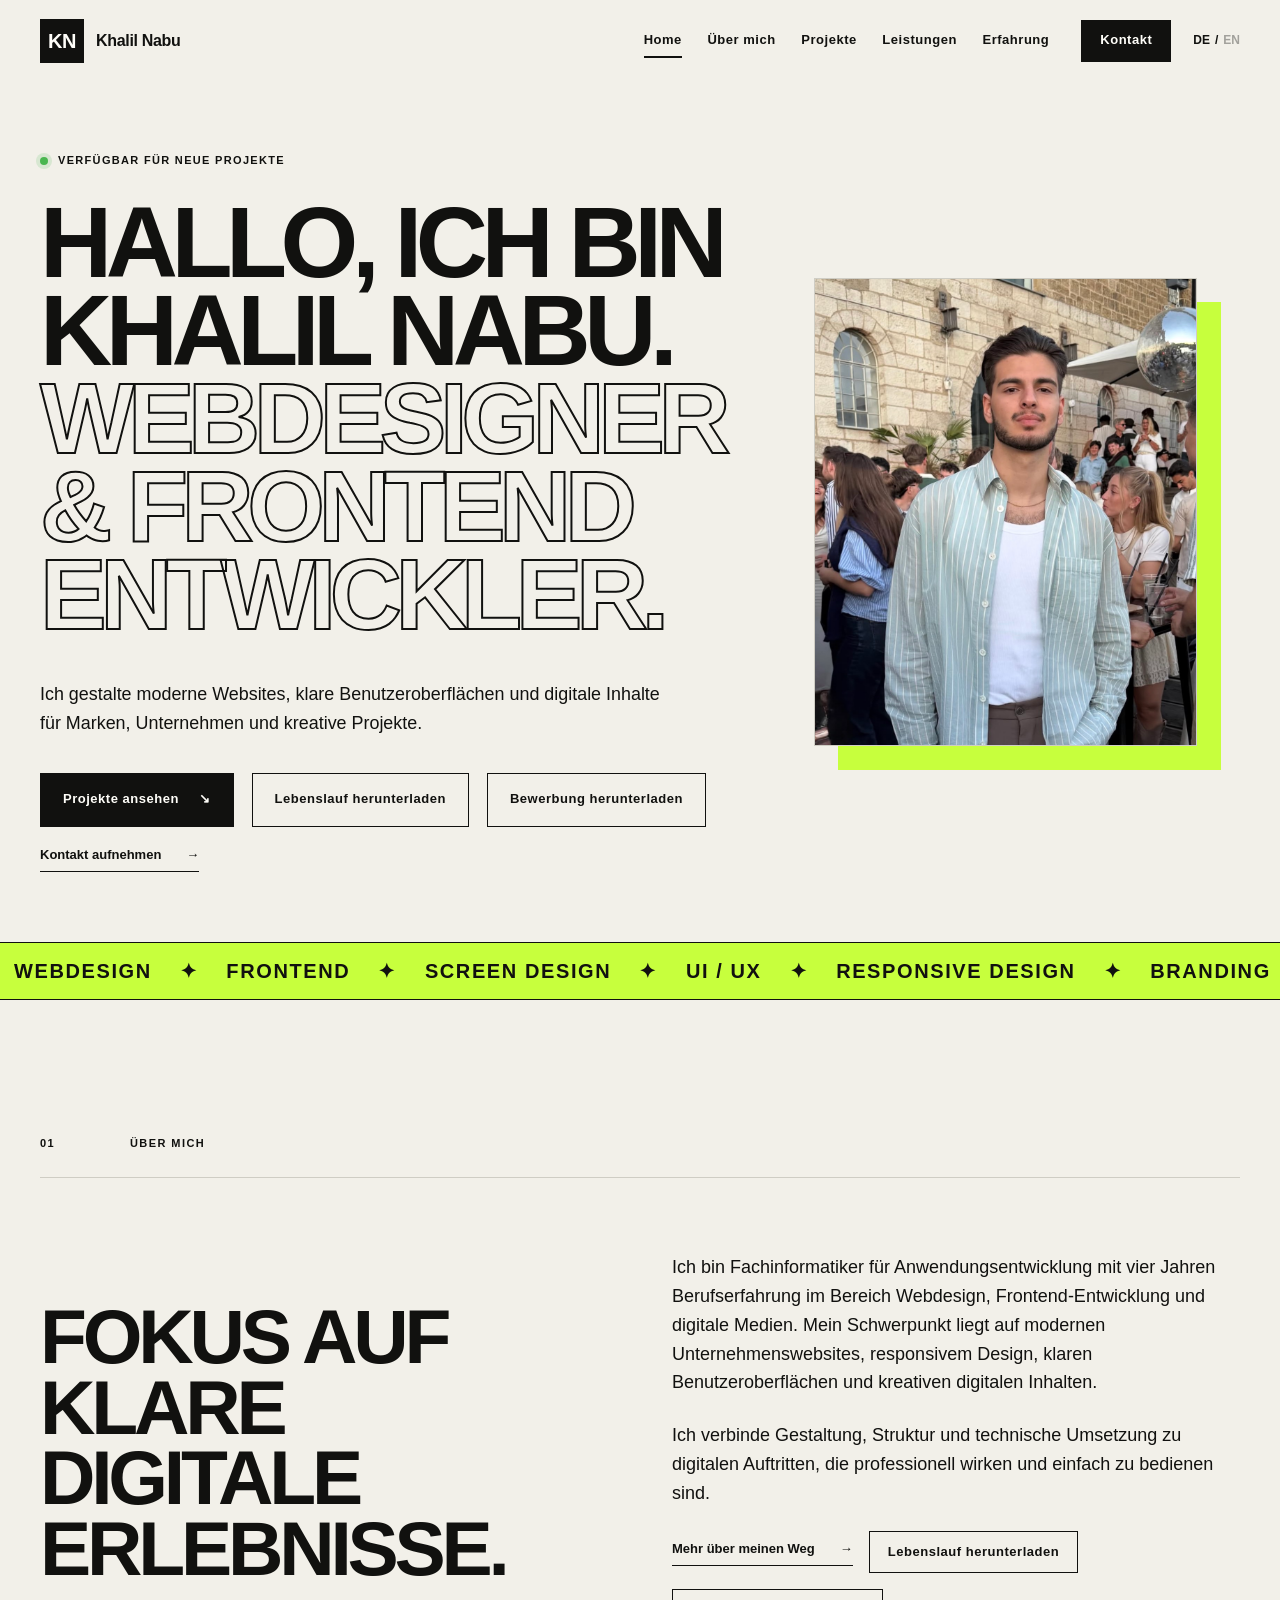
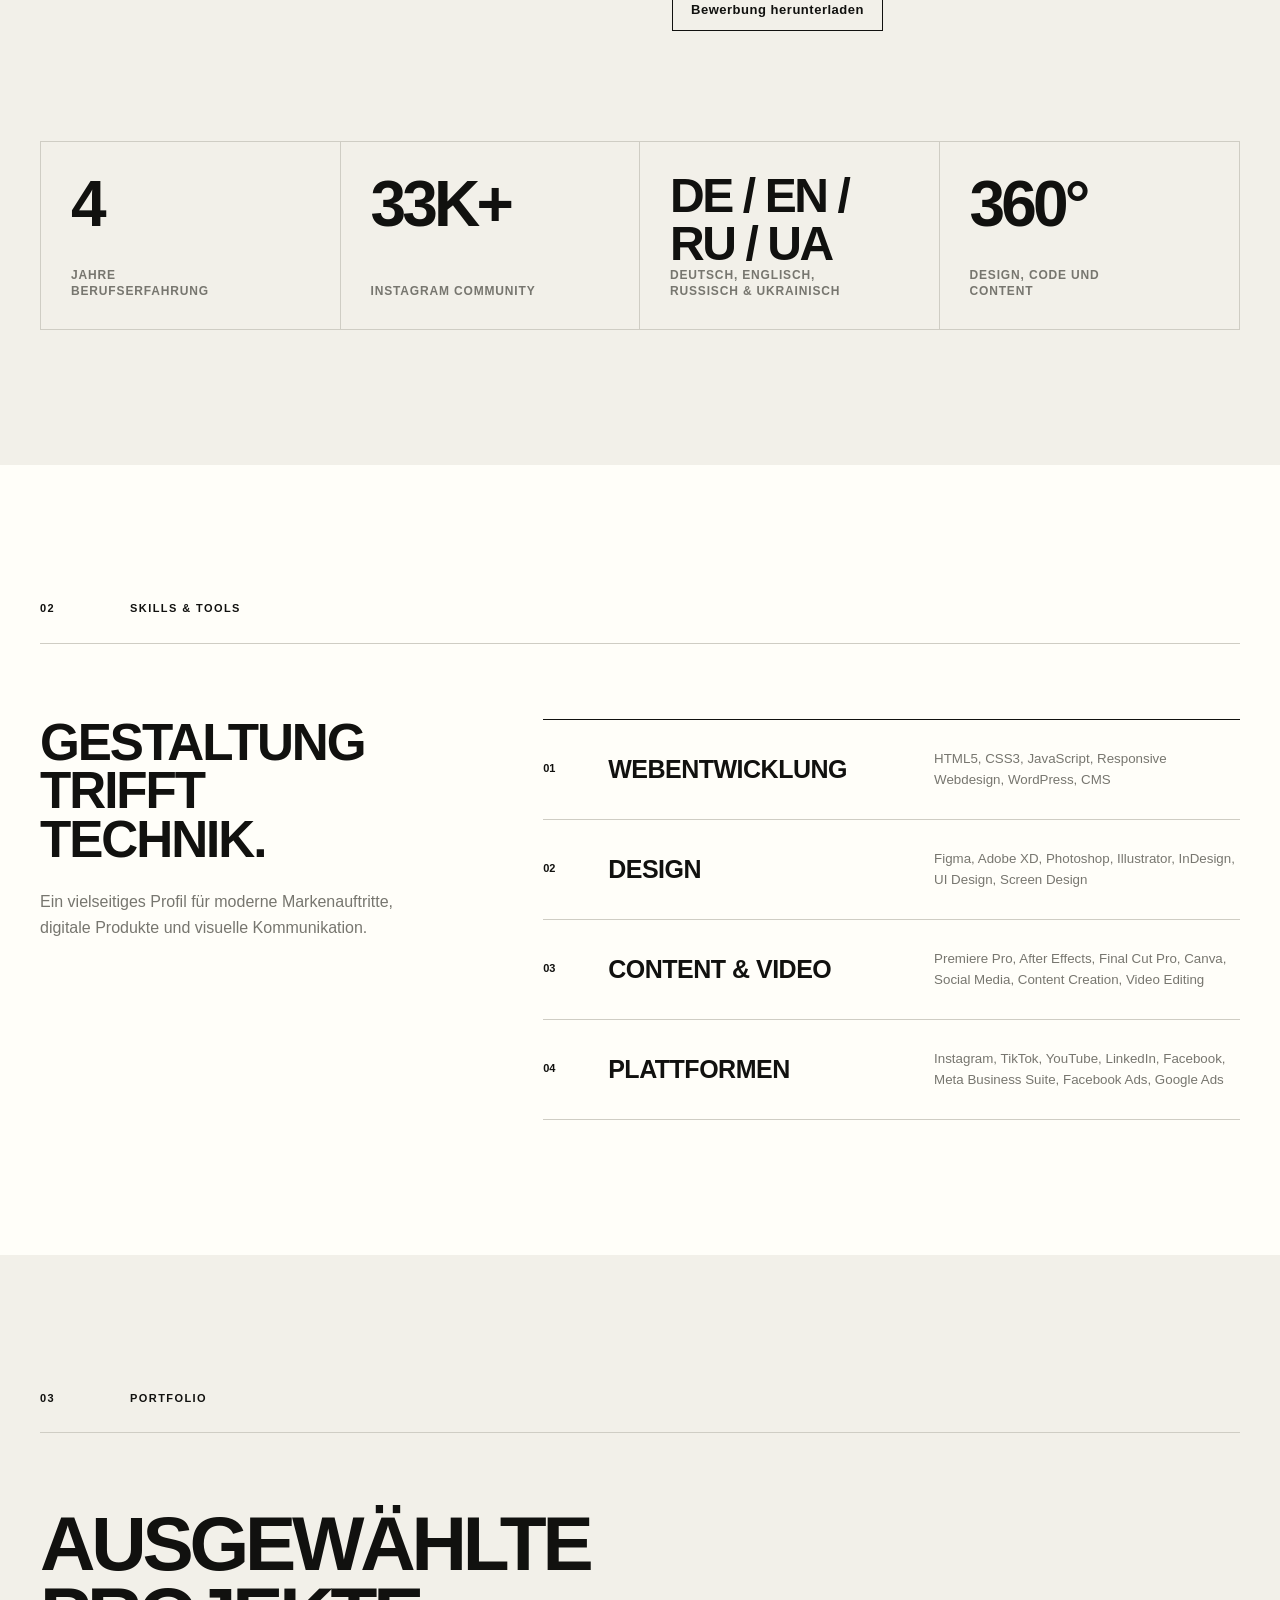
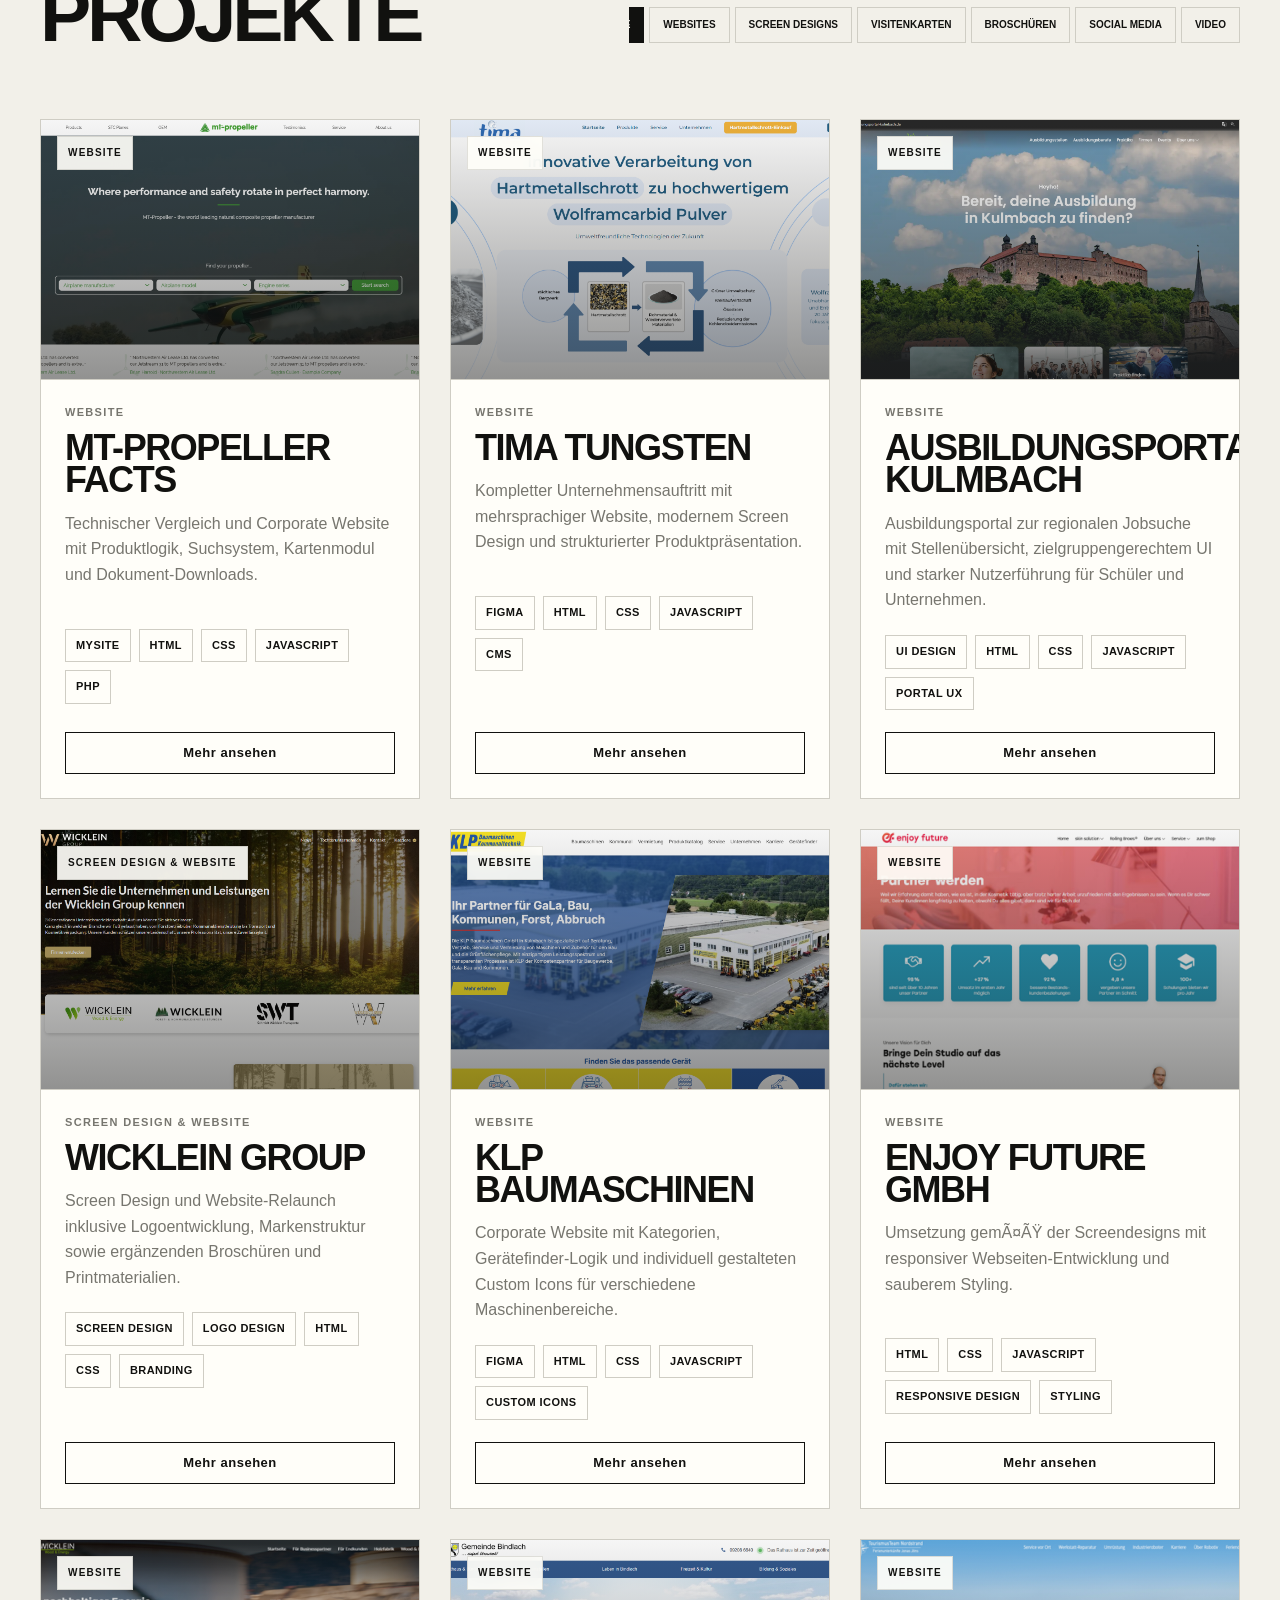
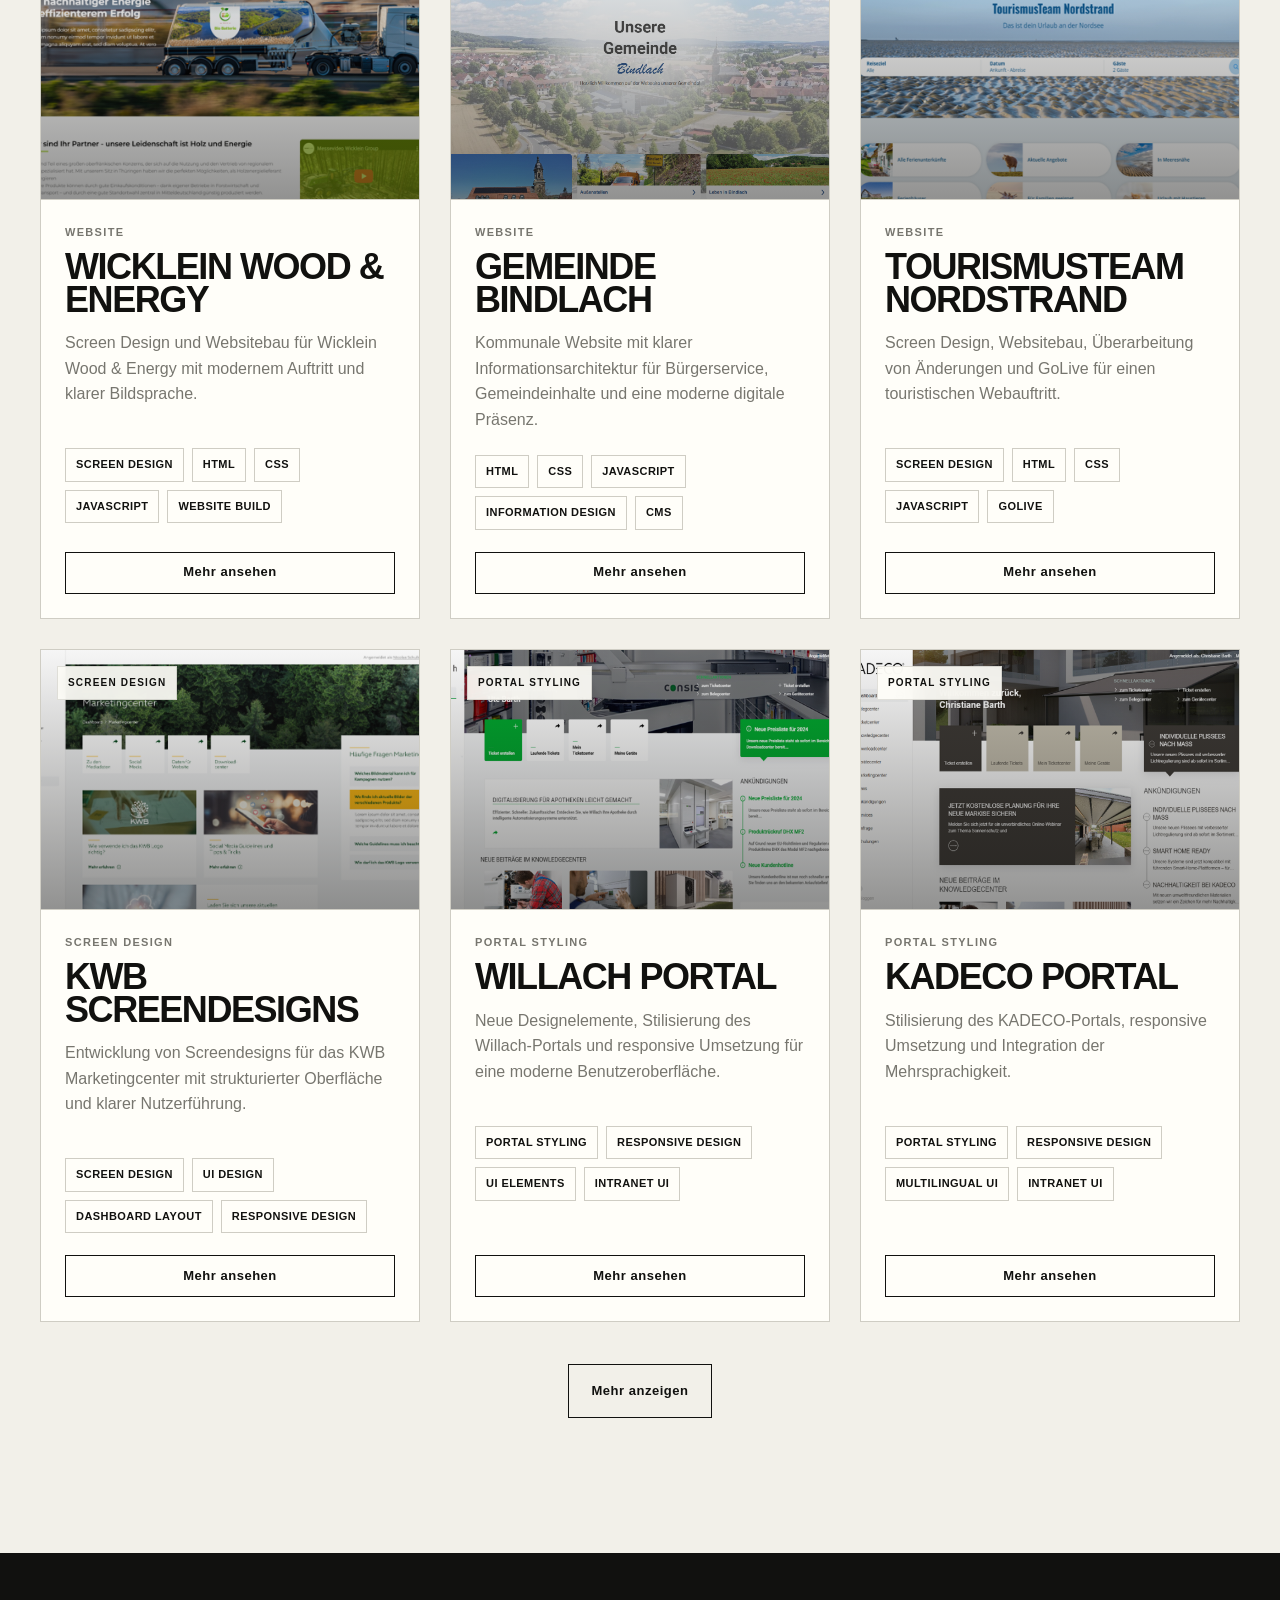
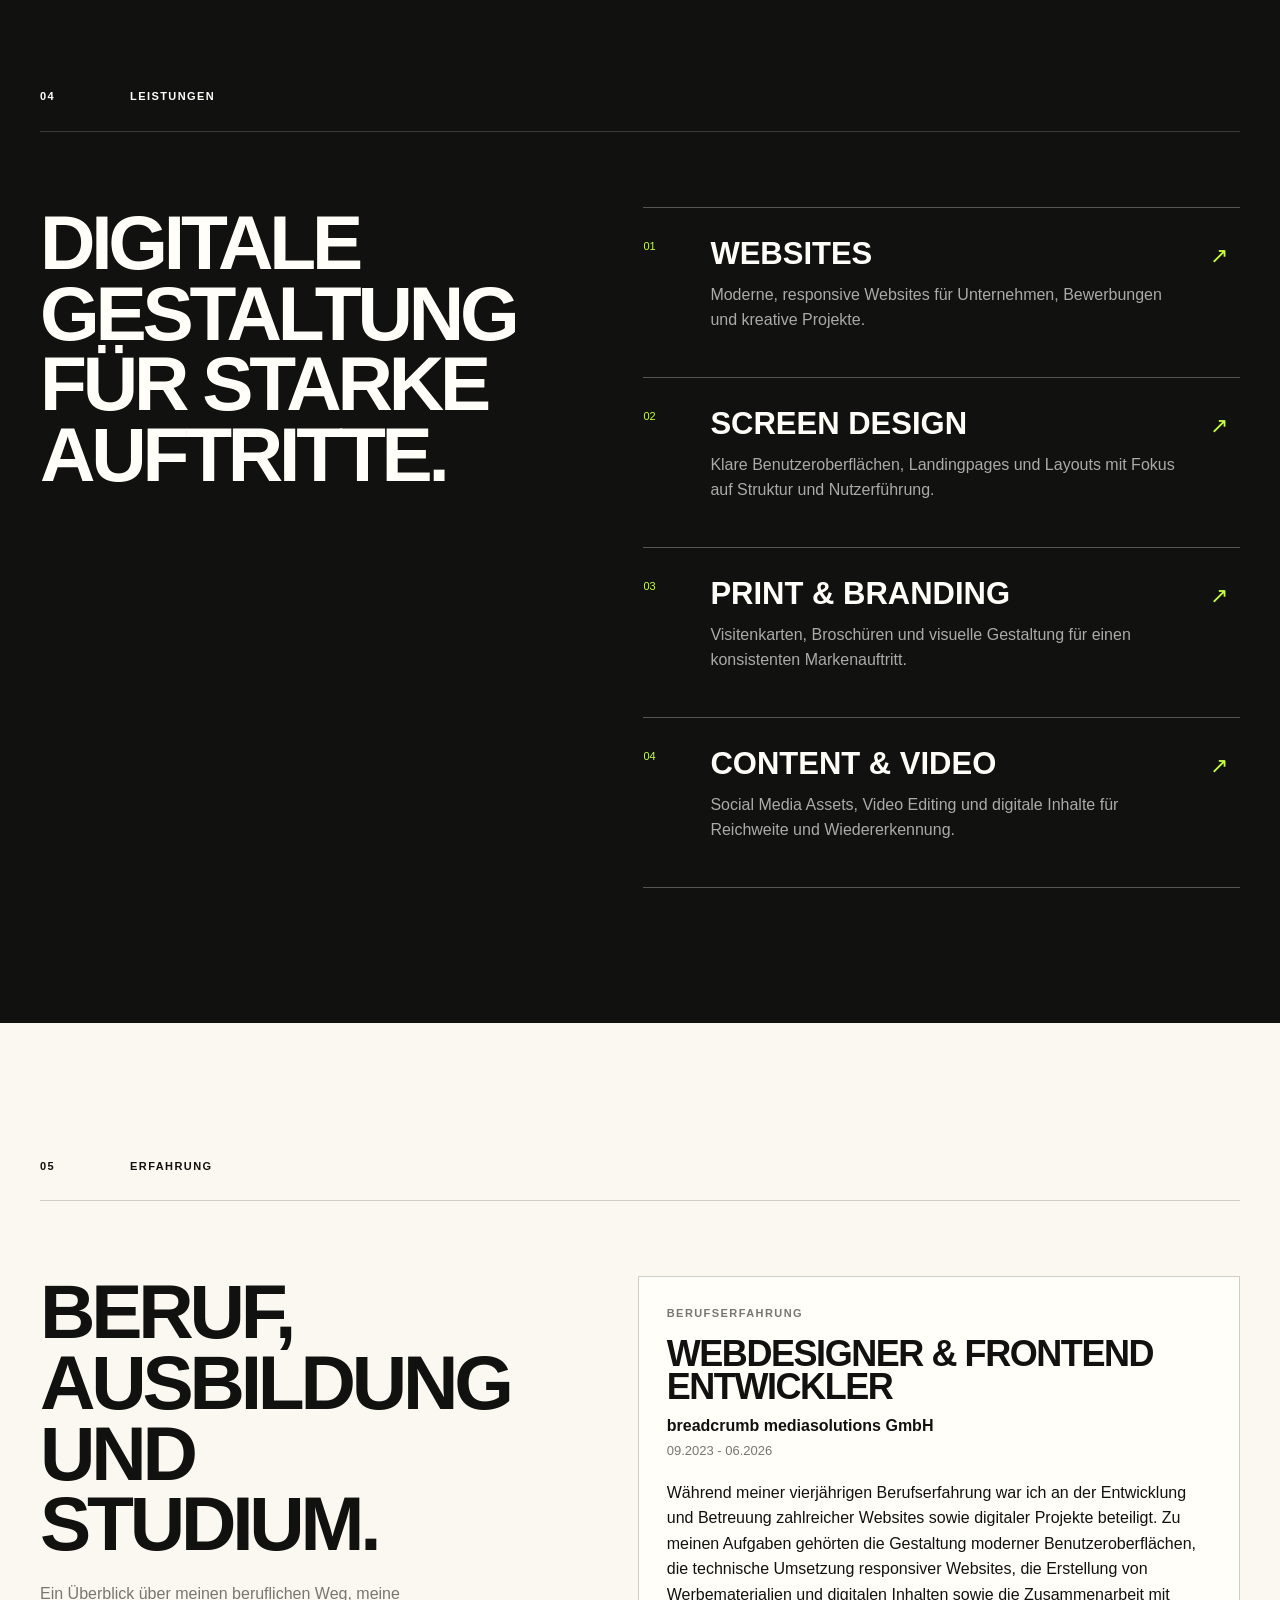
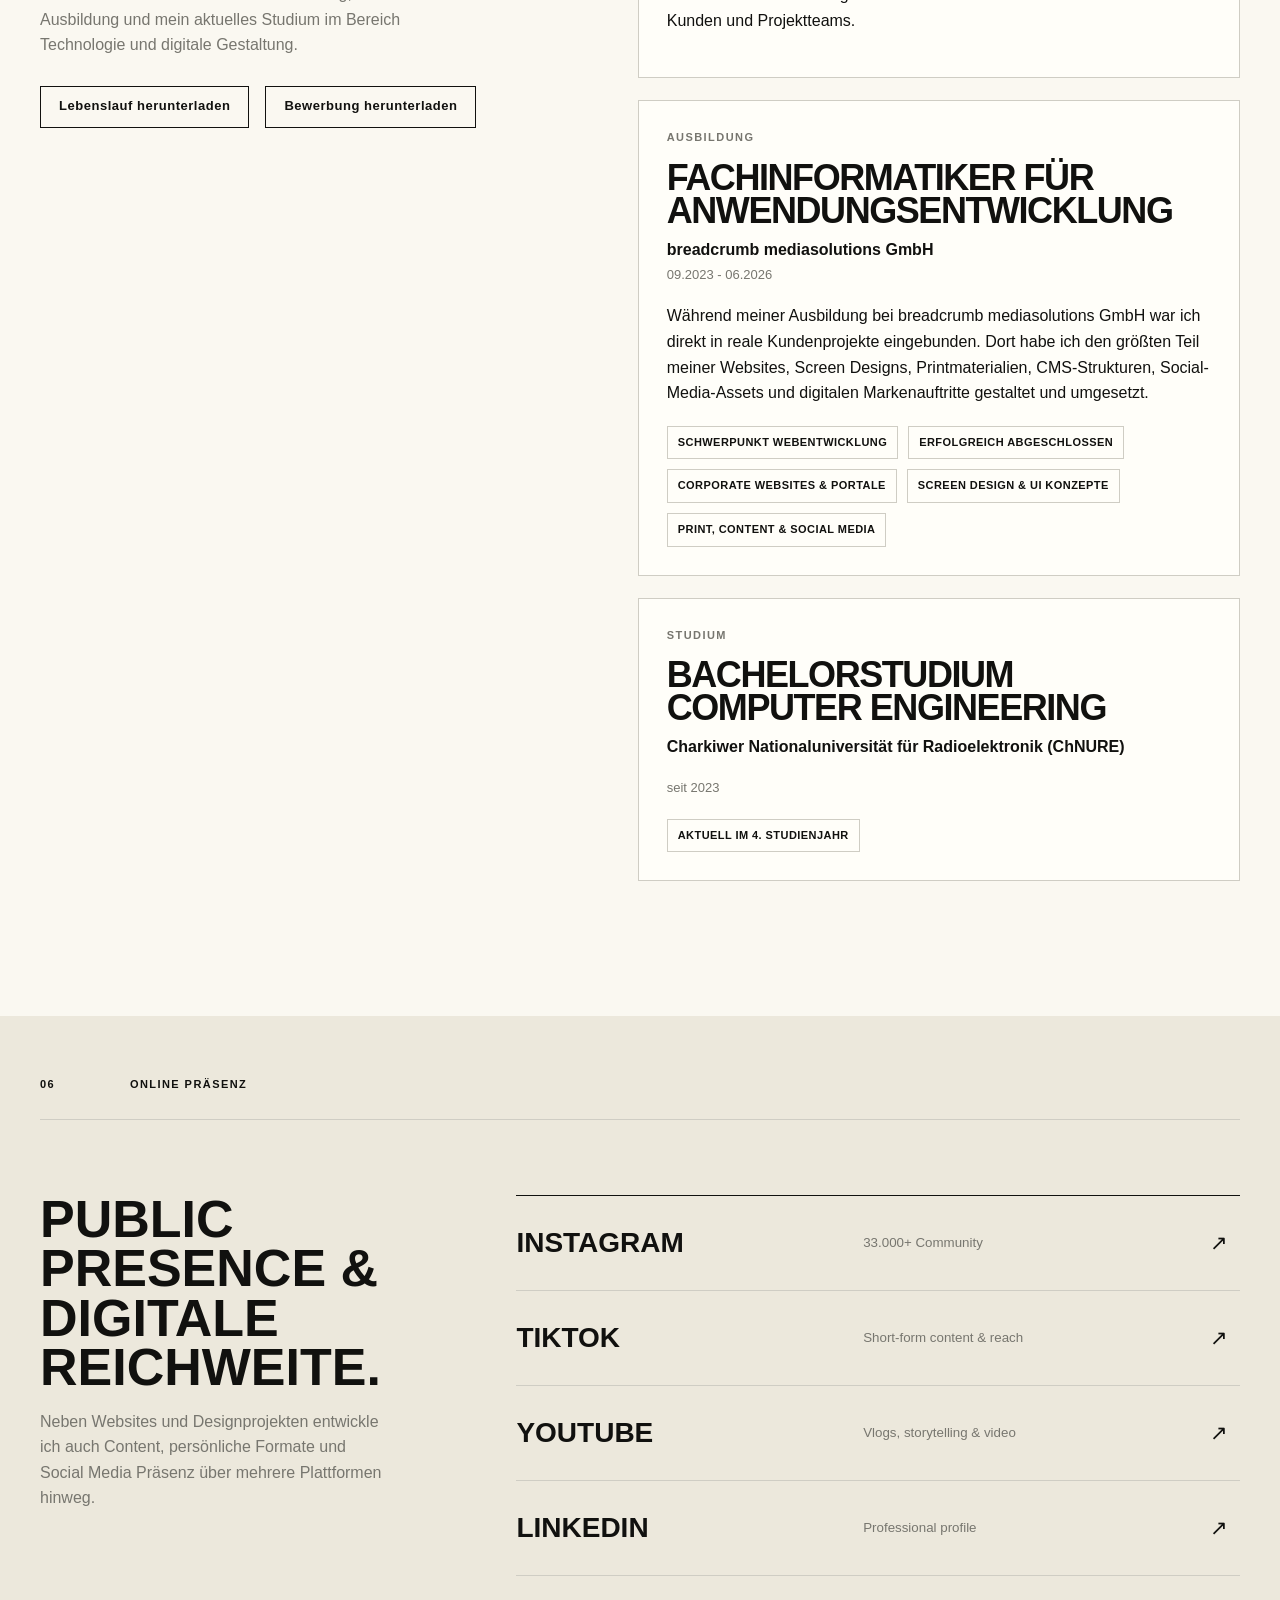
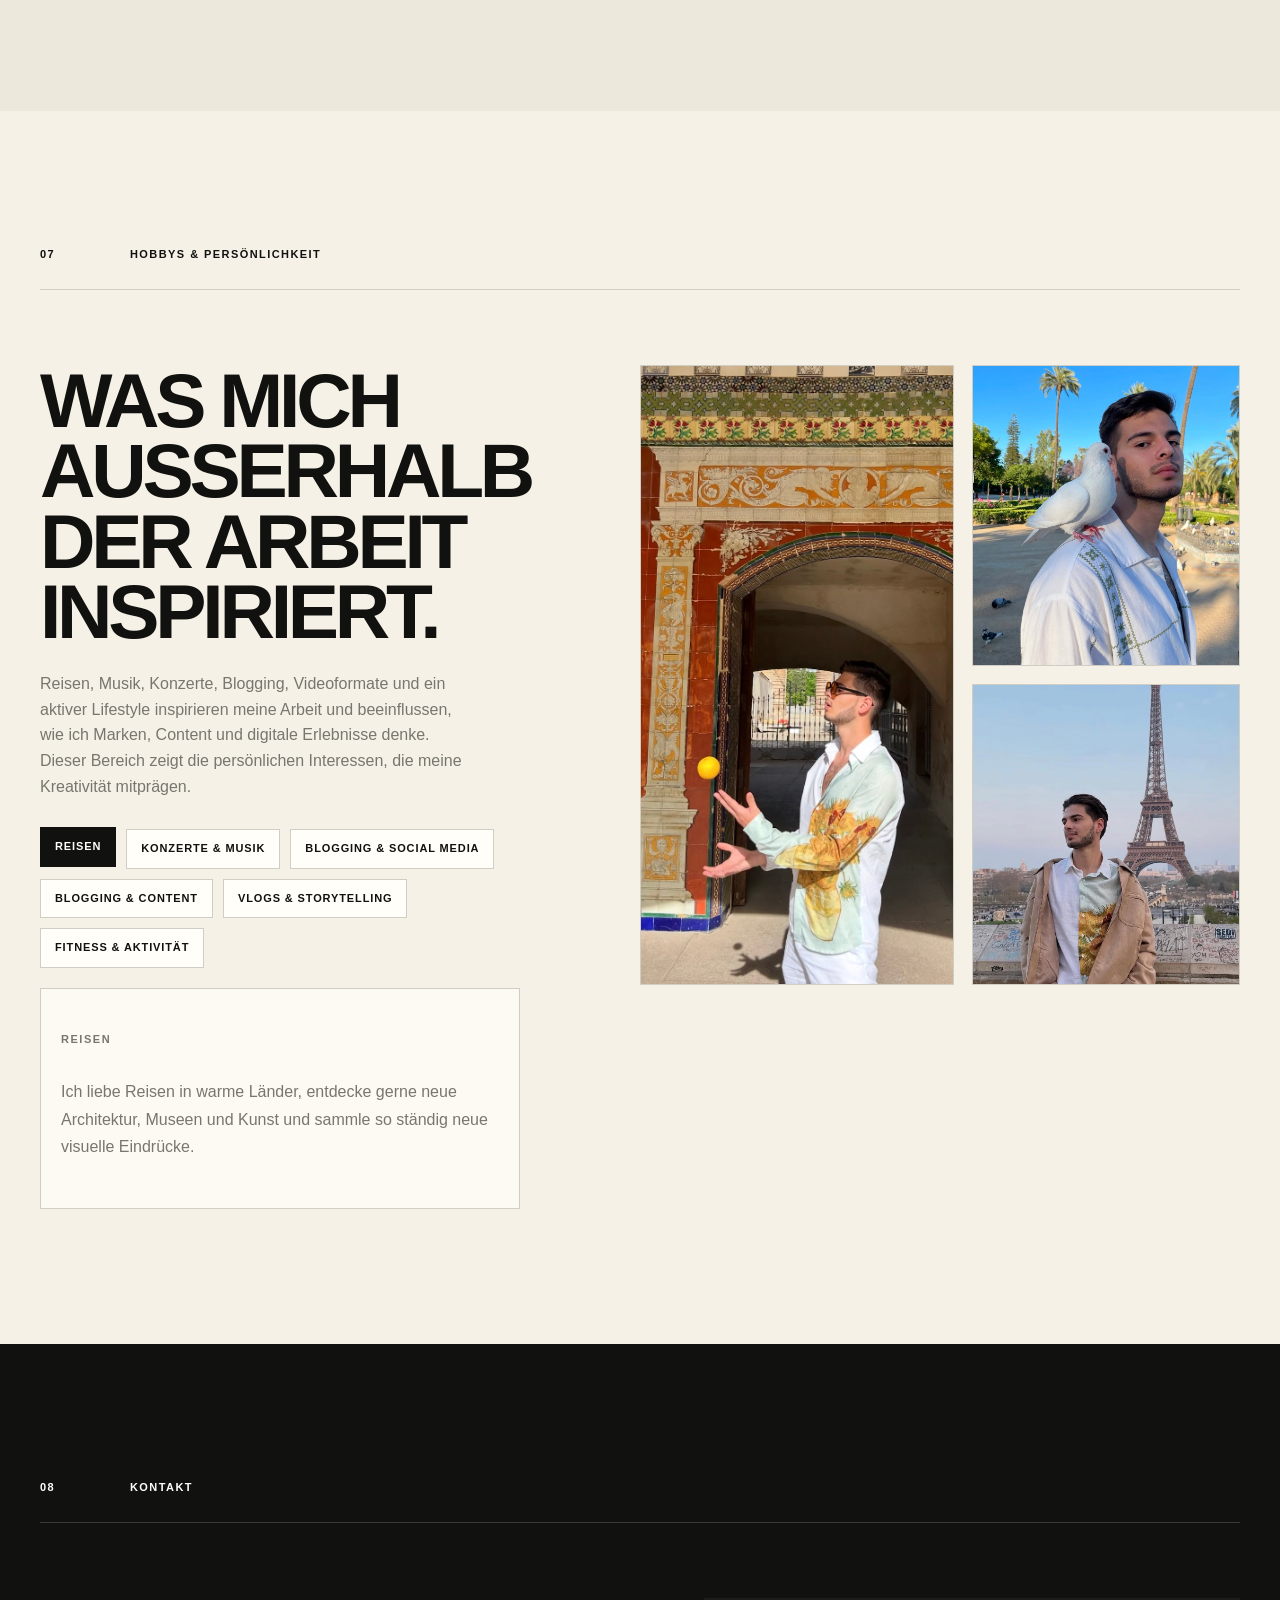
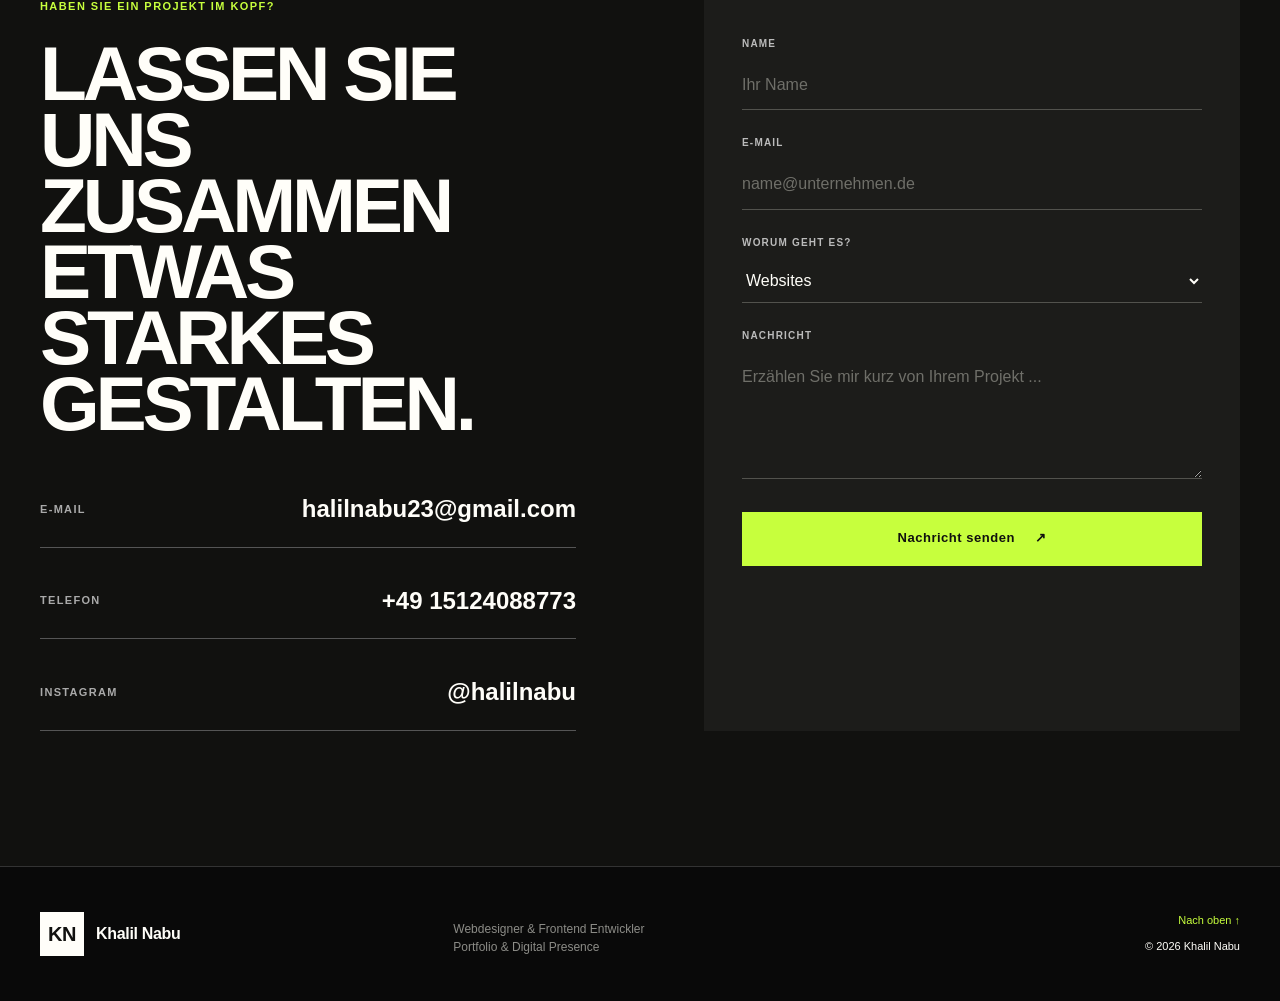
==== commit b5bf3932: "Expand hero ticker skills" ====
--- a/index.html
+++ b/index.html
@@ -66,13 +66,13 @@
       <div class="hero-ticker" aria-hidden="true">
         <div class="ticker-track">
           <div class="ticker-group">
-            <span data-i18n="hero.ticker1">WEBDESIGN</span><i>✦</i><span data-i18n="hero.ticker2">FRONTEND</span><i>✦</i><span data-i18n="hero.ticker3">SCREEN DESIGN</span><i>✦</i><span data-i18n="hero.ticker4">CONTENT</span><i>✦</i><span data-i18n="hero.ticker5">SOCIAL MEDIA</span><i>✦</i><span data-i18n="hero.ticker6">VIDEO EDITING</span><i>✦</i>
+            <span data-i18n="hero.ticker1">WEBDESIGN</span><i>✦</i><span data-i18n="hero.ticker2">FRONTEND</span><i>✦</i><span data-i18n="hero.ticker3">SCREEN DESIGN</span><i>✦</i><span data-i18n="hero.ticker4">UI / UX</span><i>✦</i><span data-i18n="hero.ticker5">RESPONSIVE DESIGN</span><i>✦</i><span data-i18n="hero.ticker6">BRANDING</span><i>✦</i><span data-i18n="hero.ticker7">SOCIAL MEDIA</span><i>✦</i><span data-i18n="hero.ticker8">CONTENT CREATION</span><i>✦</i><span data-i18n="hero.ticker9">VIDEO EDITING</span><i>✦</i><span data-i18n="hero.ticker10">PRINT DESIGN</span><i>✦</i>
           </div>
           <div class="ticker-group">
-            <span data-i18n="hero.ticker1">WEBDESIGN</span><i>✦</i><span data-i18n="hero.ticker2">FRONTEND</span><i>✦</i><span data-i18n="hero.ticker3">SCREEN DESIGN</span><i>✦</i><span data-i18n="hero.ticker4">CONTENT</span><i>✦</i><span data-i18n="hero.ticker5">SOCIAL MEDIA</span><i>✦</i><span data-i18n="hero.ticker6">VIDEO EDITING</span><i>✦</i>
+            <span data-i18n="hero.ticker1">WEBDESIGN</span><i>✦</i><span data-i18n="hero.ticker2">FRONTEND</span><i>✦</i><span data-i18n="hero.ticker3">SCREEN DESIGN</span><i>✦</i><span data-i18n="hero.ticker4">UI / UX</span><i>✦</i><span data-i18n="hero.ticker5">RESPONSIVE DESIGN</span><i>✦</i><span data-i18n="hero.ticker6">BRANDING</span><i>✦</i><span data-i18n="hero.ticker7">SOCIAL MEDIA</span><i>✦</i><span data-i18n="hero.ticker8">CONTENT CREATION</span><i>✦</i><span data-i18n="hero.ticker9">VIDEO EDITING</span><i>✦</i><span data-i18n="hero.ticker10">PRINT DESIGN</span><i>✦</i>
           </div>
           <div class="ticker-group">
-            <span data-i18n="hero.ticker1">WEBDESIGN</span><i>✦</i><span data-i18n="hero.ticker2">FRONTEND</span><i>✦</i><span data-i18n="hero.ticker3">SCREEN DESIGN</span><i>✦</i><span data-i18n="hero.ticker4">CONTENT</span><i>✦</i><span data-i18n="hero.ticker5">SOCIAL MEDIA</span><i>✦</i><span data-i18n="hero.ticker6">VIDEO EDITING</span><i>✦</i>
+            <span data-i18n="hero.ticker1">WEBDESIGN</span><i>✦</i><span data-i18n="hero.ticker2">FRONTEND</span><i>✦</i><span data-i18n="hero.ticker3">SCREEN DESIGN</span><i>✦</i><span data-i18n="hero.ticker4">UI / UX</span><i>✦</i><span data-i18n="hero.ticker5">RESPONSIVE DESIGN</span><i>✦</i><span data-i18n="hero.ticker6">BRANDING</span><i>✦</i><span data-i18n="hero.ticker7">SOCIAL MEDIA</span><i>✦</i><span data-i18n="hero.ticker8">CONTENT CREATION</span><i>✦</i><span data-i18n="hero.ticker9">VIDEO EDITING</span><i>✦</i><span data-i18n="hero.ticker10">PRINT DESIGN</span><i>✦</i>
           </div>
         </div>
       </div>
--- a/css/style.css
+++ b/css/style.css
@@ -87,6 +87,7 @@
 .fact { min-height: 180px; padding: 30px; display: flex; flex-direction: column; justify-content: space-between; border-right: 1px solid var(--line); }
 .fact:last-child { border-right: 0; }
 .fact strong { font-family: var(--display); font-size: clamp(44px, 5vw, 72px); letter-spacing: -.06em; line-height: 1; }
+.facts-grid .fact:nth-child(3) strong { font-size: clamp(36px, 4vw, 48px); line-height: .98; letter-spacing: -.05em; }
 .fact span { max-width: 180px; color: var(--muted); font-size: 12px; font-weight: 700; line-height: 1.35; text-transform: uppercase; letter-spacing: .07em; }
 
 .skills { background: var(--white); }
@@ -270,9 +271,15 @@
 @media (max-width: 820px) {
   :root { --shell: calc(100% - 40px); --header-height: 72px; }
   .header-contact, .brand-name { display: none; }
+  .header-inner { gap: 18px; }
+  .header-actions { gap: 16px; }
+  .language-switcher { font-size: 11px; letter-spacing: .03em; }
   .hero-grid { grid-template-columns: 1fr; padding-top: 75px; }
   .hero-portrait { width: min(100%, 520px); margin-inline: auto; }
-  .hero h1 { font-size: clamp(62px, 14vw, 105px); }
+  .hero h1 { font-size: clamp(48px, 10.8vw, 72px); line-height: .9; }
+  .hero-copy { min-width: 0; }
+  .hero-intro { max-width: 100%; margin-bottom: 28px; }
+  .hero-portrait { box-shadow: 16px 16px 0 var(--accent); }
   .section { padding-block: 95px; }
   .section-heading { margin-bottom: 55px; }
   .about-grid, .skills-grid, .services-layout, .experience-grid, .presence-grid, .lifestyle-grid, .contact-grid { grid-template-columns: 1fr; gap: 60px; }
@@ -312,25 +319,37 @@
 @media (max-width: 560px) {
   :root { --shell: calc(100% - 28px); }
   .header-actions { gap: 12px; }
-  .language-switcher { font-size: 11px; }
-  .hero-grid { min-height: auto; padding-block: 60px; }
-  .hero h1 { font-size: clamp(52px, 17vw, 82px); line-height: .92; }
+  .language-switcher { gap: 3px; font-size: 10px; }
+  .menu-toggle { width: 40px; height: 40px; }
+  .hero-grid { min-height: auto; gap: 34px; padding-block: 46px 34px; }
+  .eyebrow { margin-bottom: 22px; font-size: 10px; gap: 9px; letter-spacing: .1em; flex-wrap: wrap; }
+  .hero h1 { max-width: 100%; font-size: clamp(40px, 12vw, 58px); line-height: .92; letter-spacing: -.05em; overflow-wrap: anywhere; }
   .hero h1 em { -webkit-text-stroke-width: 1px; }
-  .hero-intro { margin-top: 30px; font-size: 16px; }
+  .hero-intro { margin: 24px 0 28px; font-size: 15px; line-height: 1.55; }
   .hero-actions { align-items: flex-start; flex-direction: column; }
+  .hero-portrait { width: 100%; box-shadow: 0 14px 0 var(--accent); }
   .ticker-group { gap: 20px; font-size: 16px; }
   .section { padding-block: 75px; }
-  .section-heading { grid-template-columns: 55px 1fr; margin-bottom: 42px; }
-  .display-title { font-size: clamp(43px, 14vw, 68px); }
+  .section-heading { grid-template-columns: 48px 1fr; gap: 12px; margin-bottom: 42px; padding-bottom: 20px; }
+  .section-number, .section-kicker { font-size: 10px; letter-spacing: .11em; }
+  .display-title { font-size: clamp(34px, 11vw, 52px); line-height: .94; letter-spacing: -.045em; overflow-wrap: anywhere; }
   .about-grid { gap: 40px; }
   .about-copy p { font-size: 16px; }
   .project-grid { grid-template-columns: 1fr; }
+  .projects-top { gap: 26px; margin-bottom: 42px; }
+  .project-filters { display: grid; grid-template-columns: repeat(2, minmax(0, 1fr)); gap: 8px; overflow: visible; padding-bottom: 0; }
+  .filter-button { width: 100%; min-height: 46px; padding: 10px 12px; white-space: normal; line-height: 1.2; }
   .facts-grid { margin-top: 70px; }
   .fact { min-height: 145px; padding: 20px; }
-  .fact strong { font-size: 43px; }
+  .fact strong { font-size: 38px; }
+  .facts-grid .fact:nth-child(3) strong { font-size: clamp(28px, 8vw, 38px); }
   .skill-row { grid-template-columns: 32px 1fr; padding-block: 18px; }
   .skill-row small { grid-column: 2; }
-  .project-card h3, .experience-card h3 { font-size: 28px; }
+  .project-card h3, .experience-card h3 { font-size: clamp(22px, 7.4vw, 28px); line-height: .95; overflow-wrap: anywhere; }
+  .project-card-body { padding: 20px; }
+  .project-description { min-height: auto; }
+  .experience-card { padding: 22px 18px; }
+  .experience-card p { overflow-wrap: anywhere; }
   .service-list article { grid-template-columns: 30px 1fr; }
   .service-list article > i { display: none; }
   .presence-links a { grid-template-columns: 1fr 28px; }
@@ -353,6 +372,14 @@
   .footer-links { font-size: 9px; }
 }
 
+@media (max-width: 420px) {
+  .hero h1 { font-size: clamp(36px, 11.5vw, 50px); }
+  .display-title { font-size: clamp(30px, 10.4vw, 44px); }
+  .project-filters { grid-template-columns: 1fr; }
+  .filter-button { min-height: 44px; }
+  .project-image { aspect-ratio: 16 / 12; }
+}
+
 @media (prefers-reduced-motion: reduce) {
   html { scroll-behavior: auto; }
   *, *::before, *::after { animation-duration: .01ms !important; animation-iteration-count: 1 !important; transition-duration: .01ms !important; scroll-behavior: auto !important; }
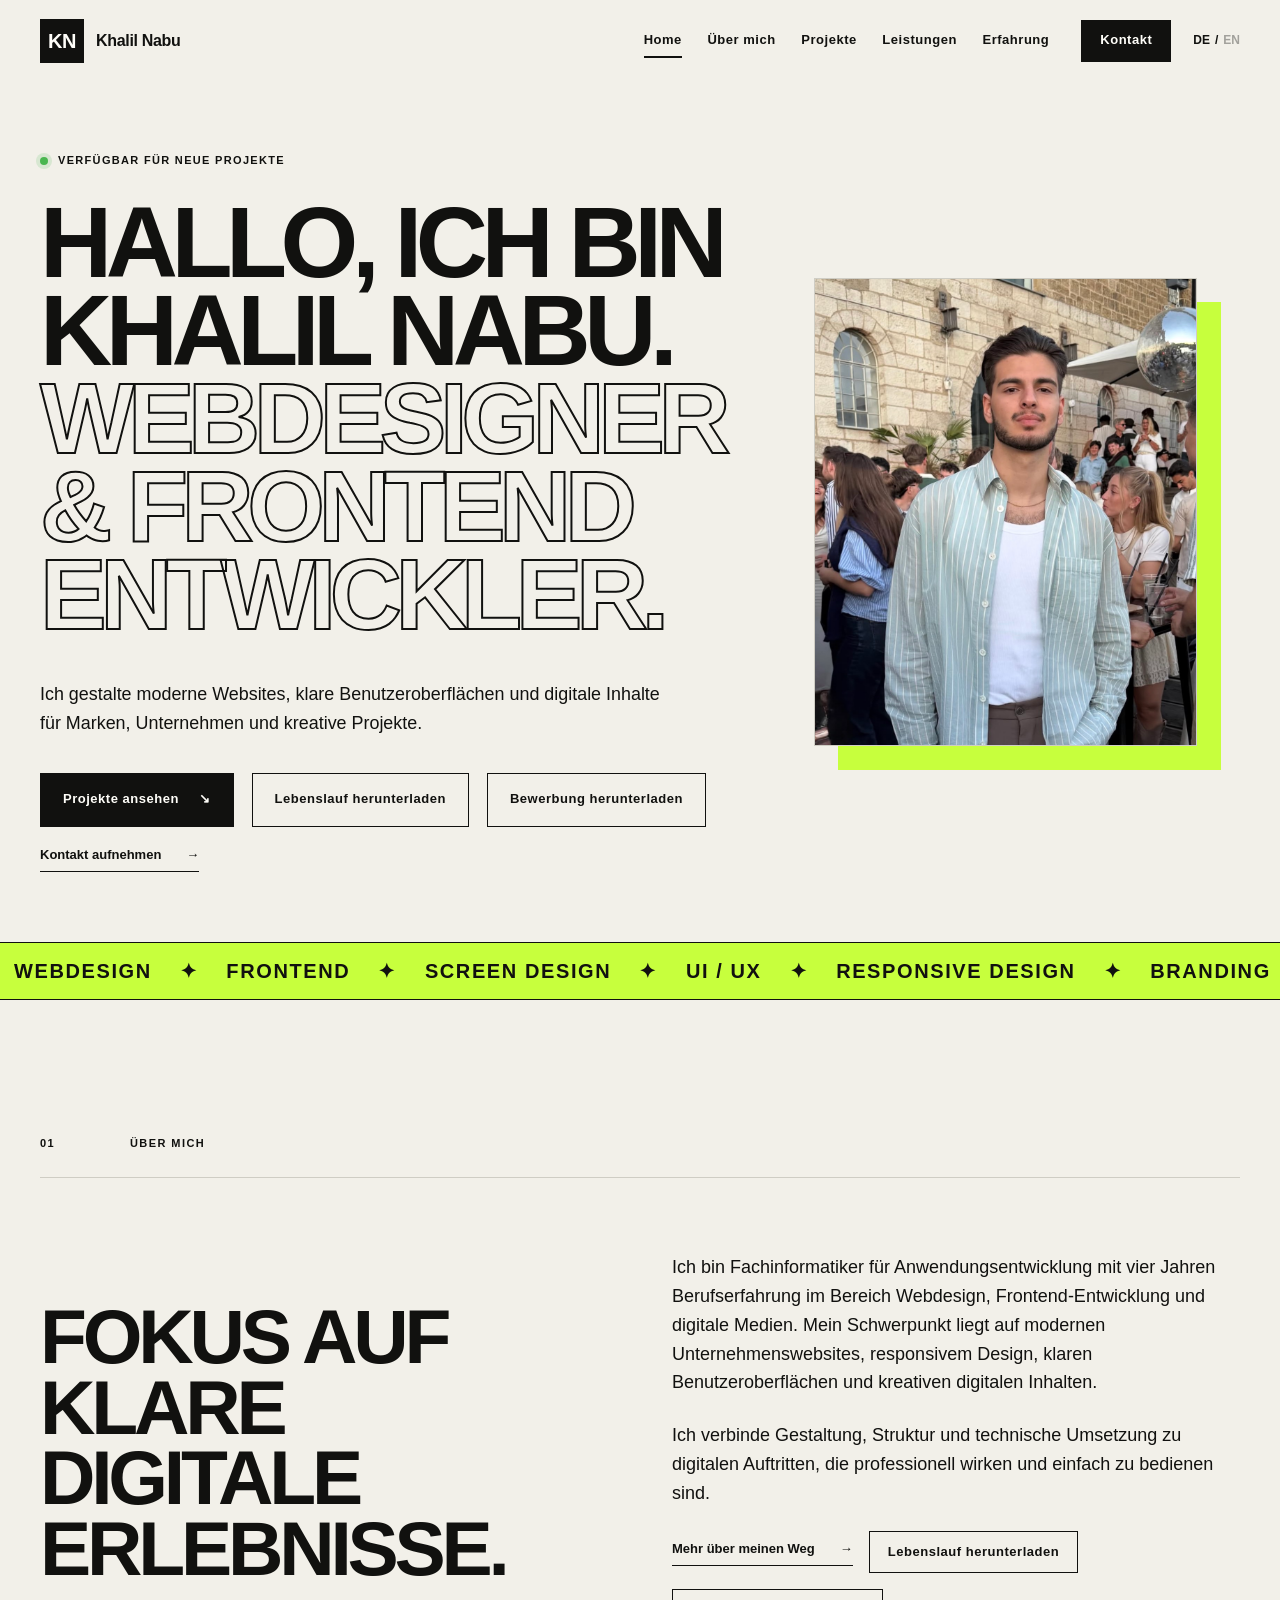
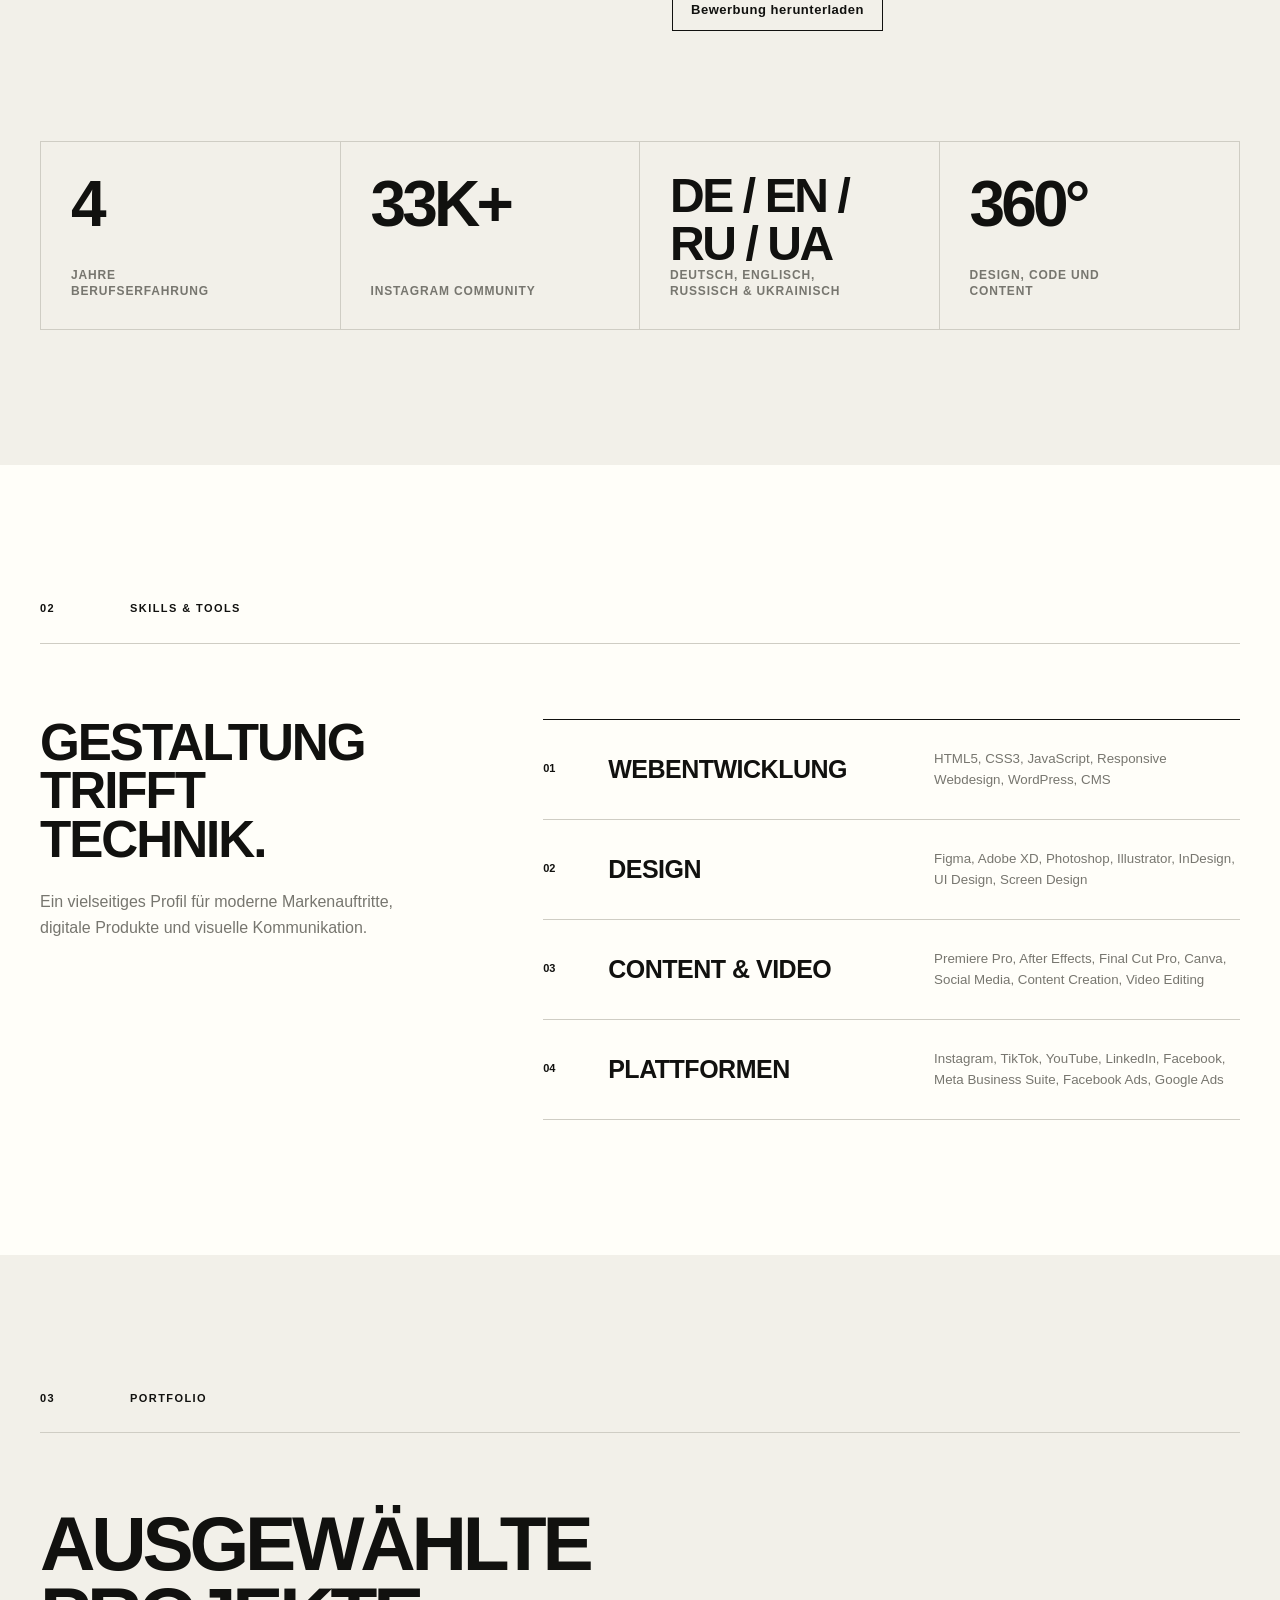
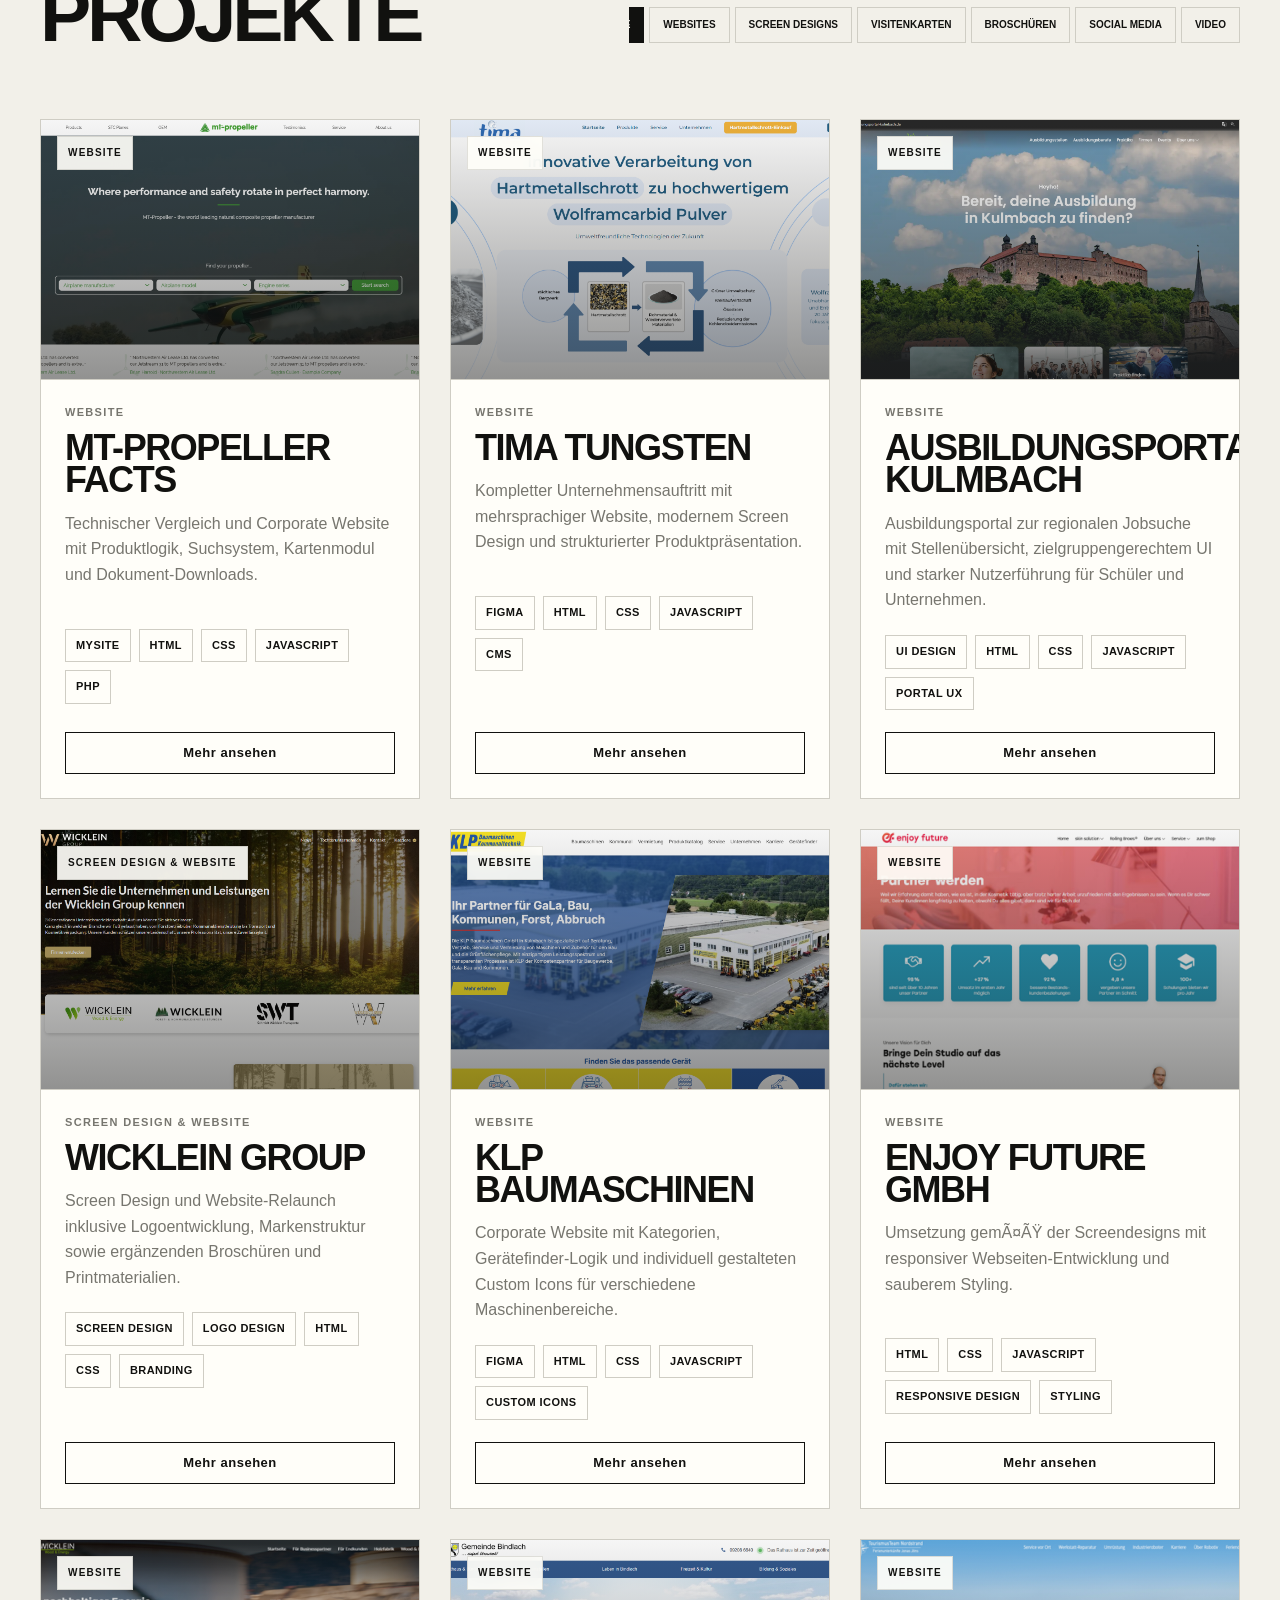
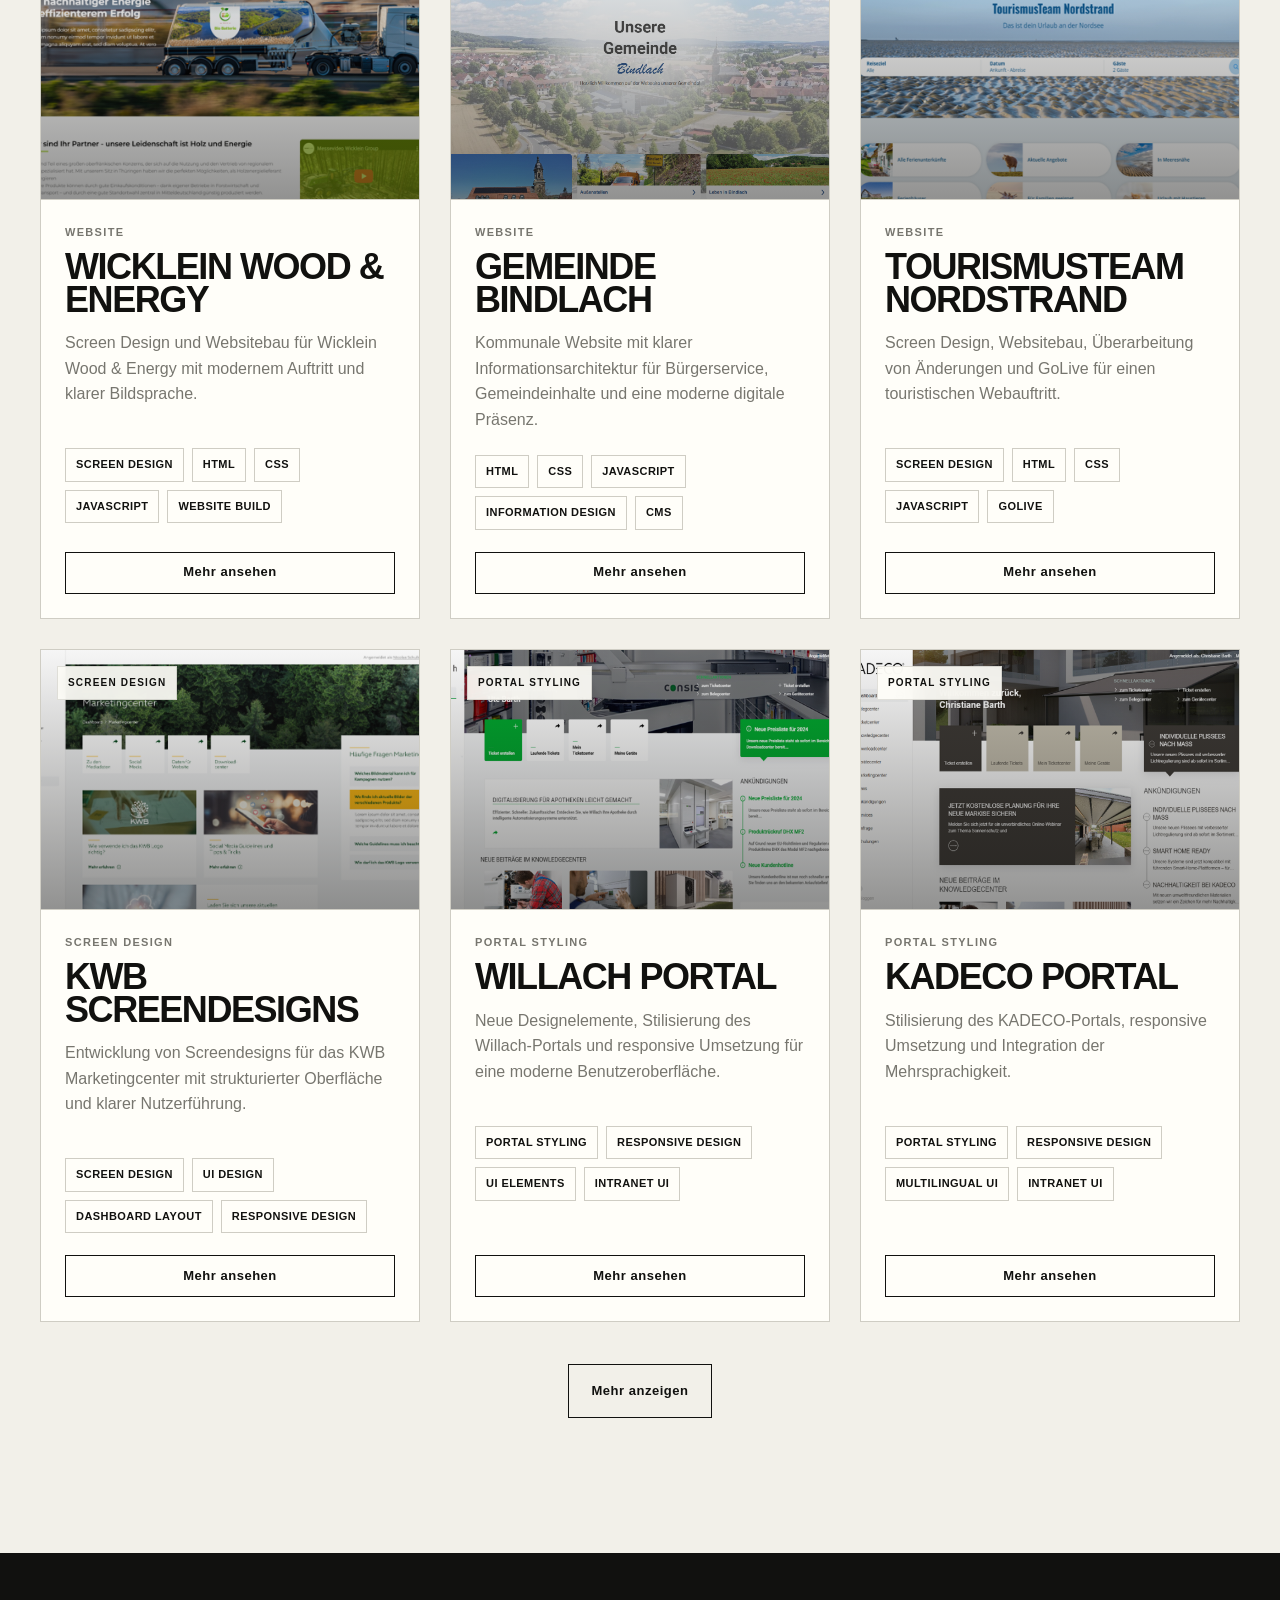
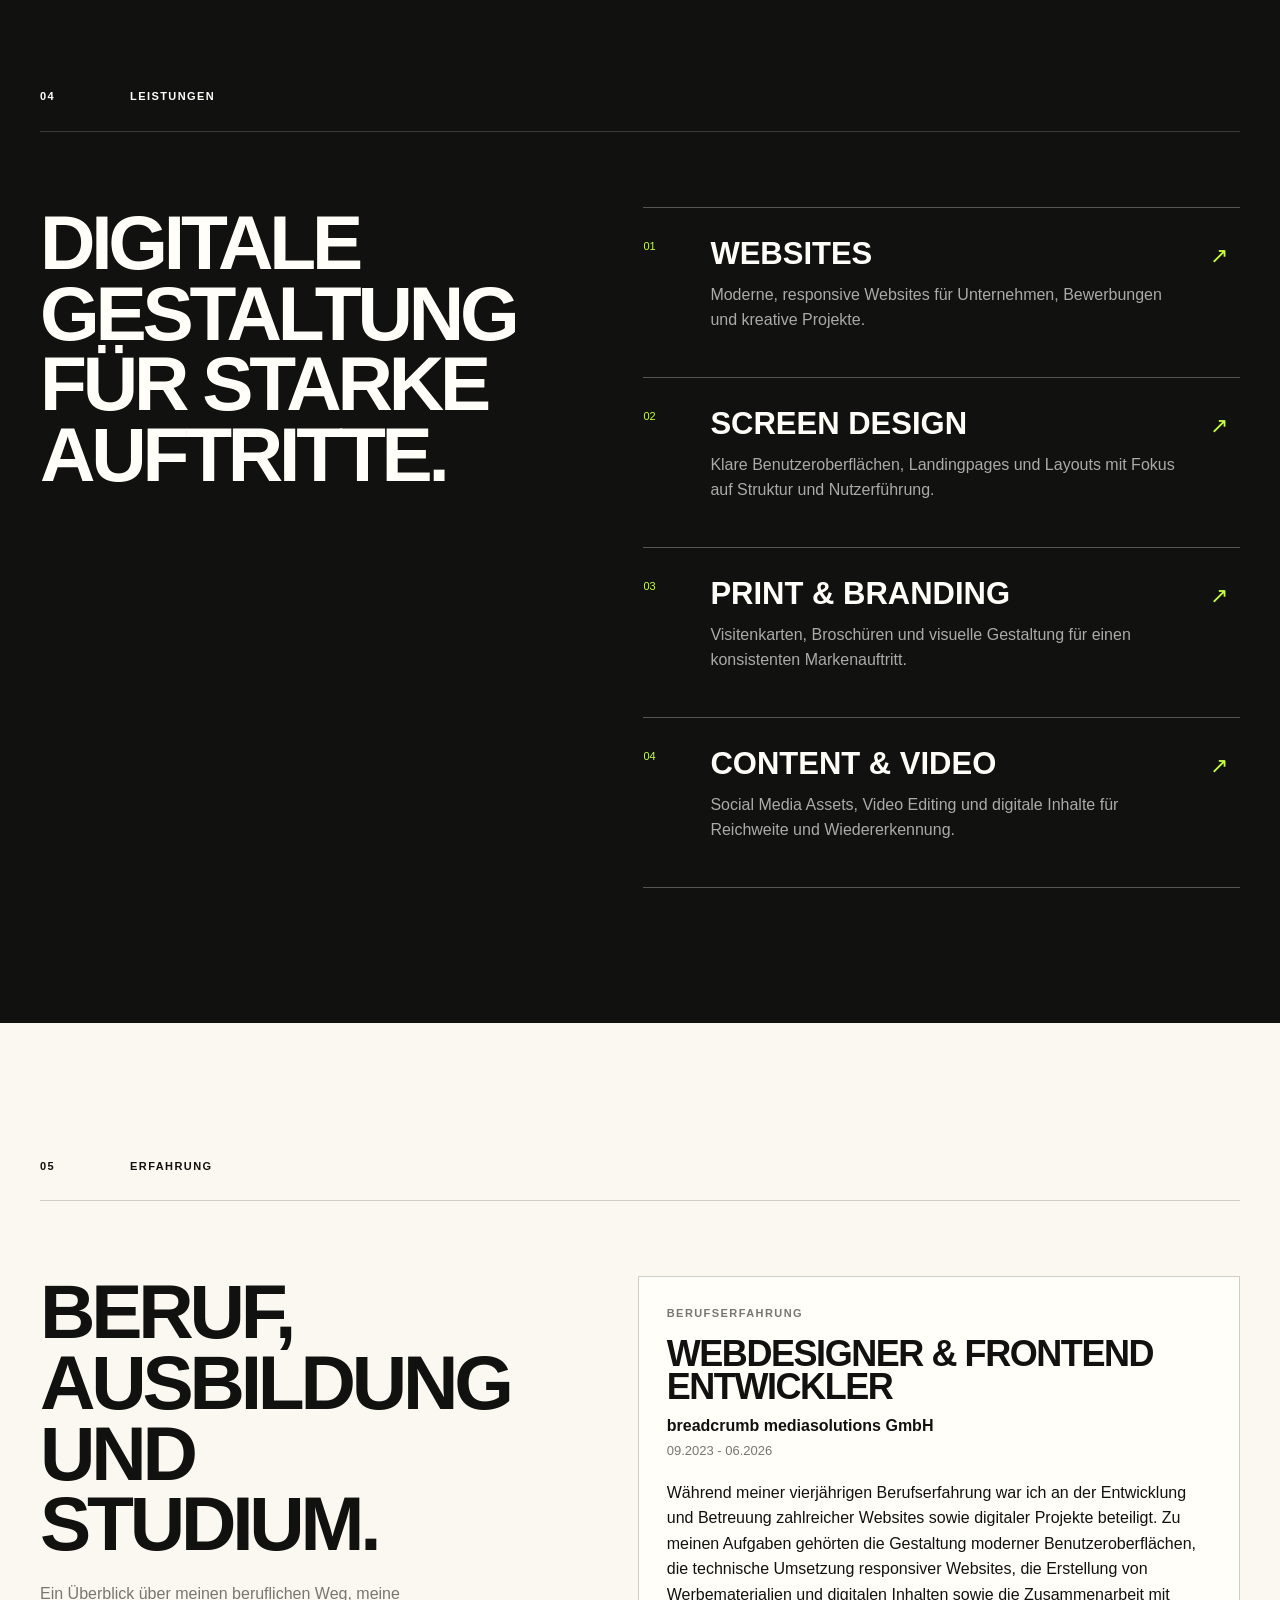
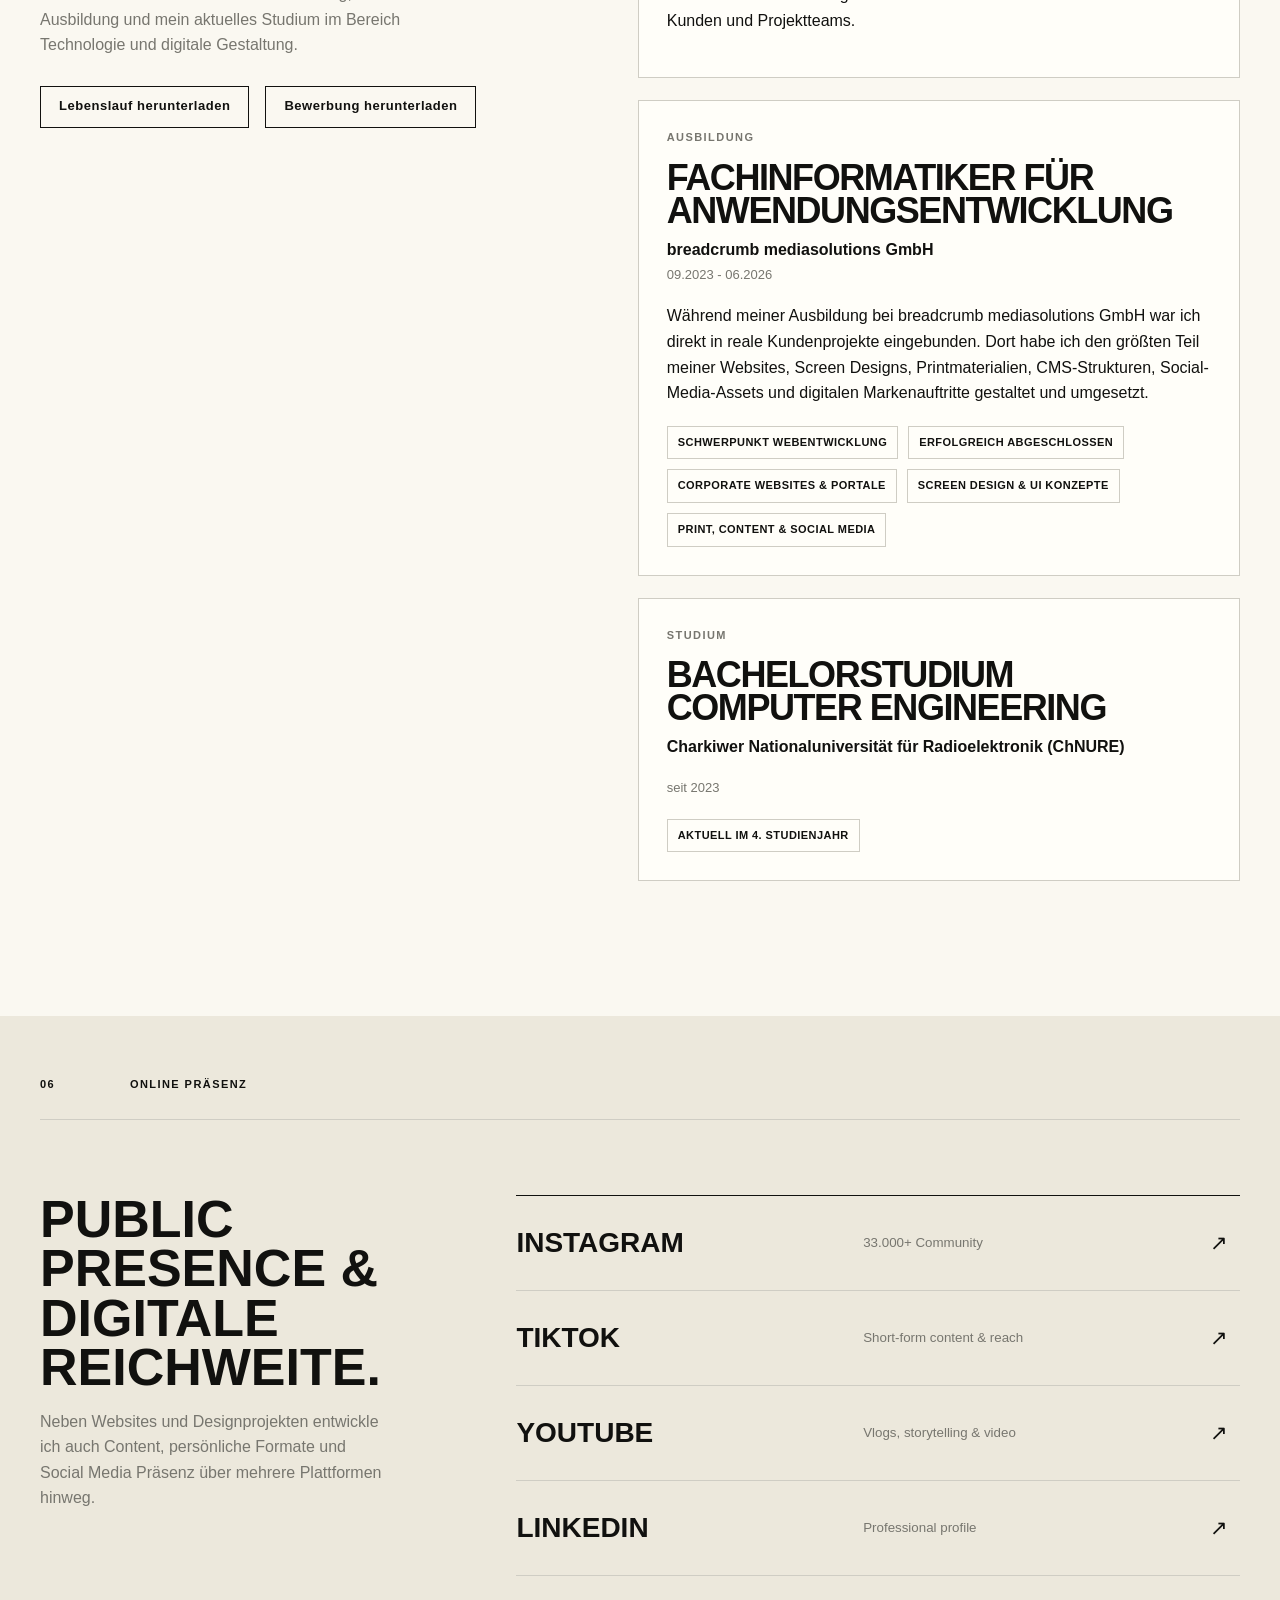
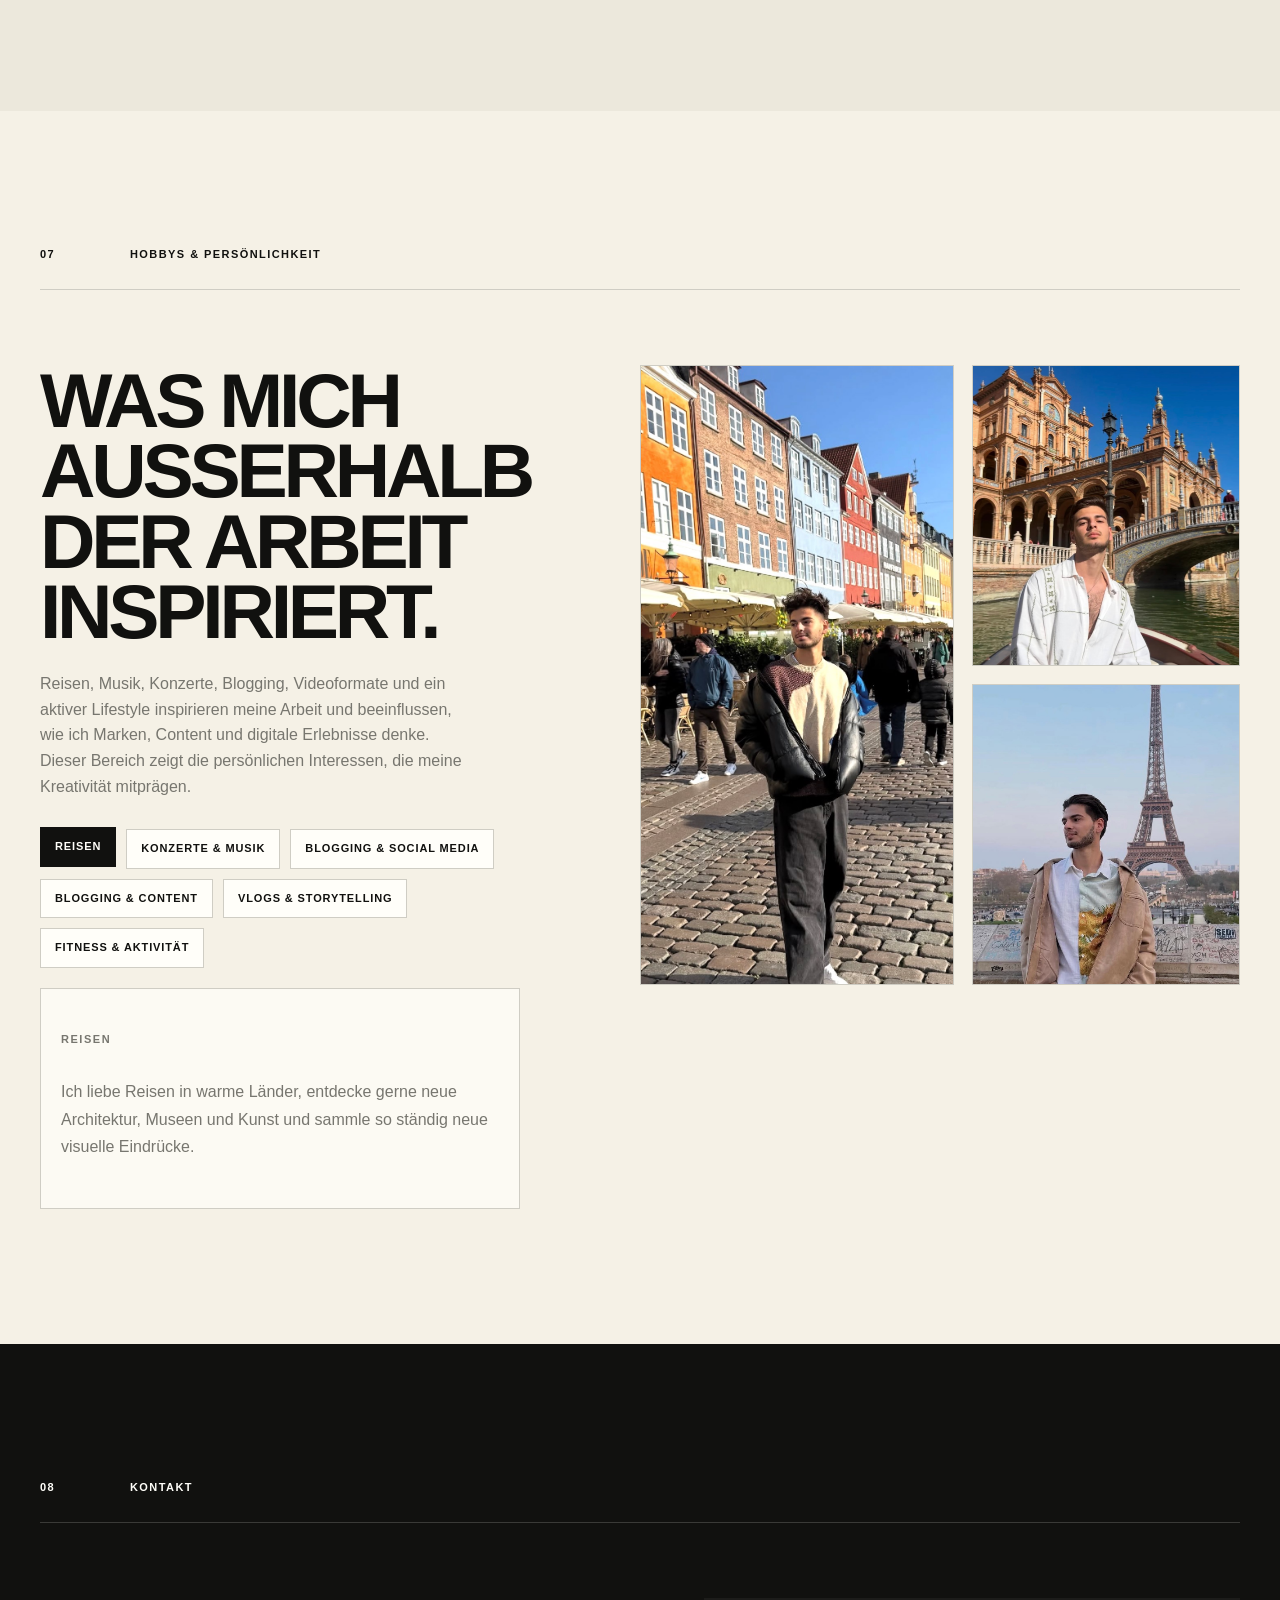
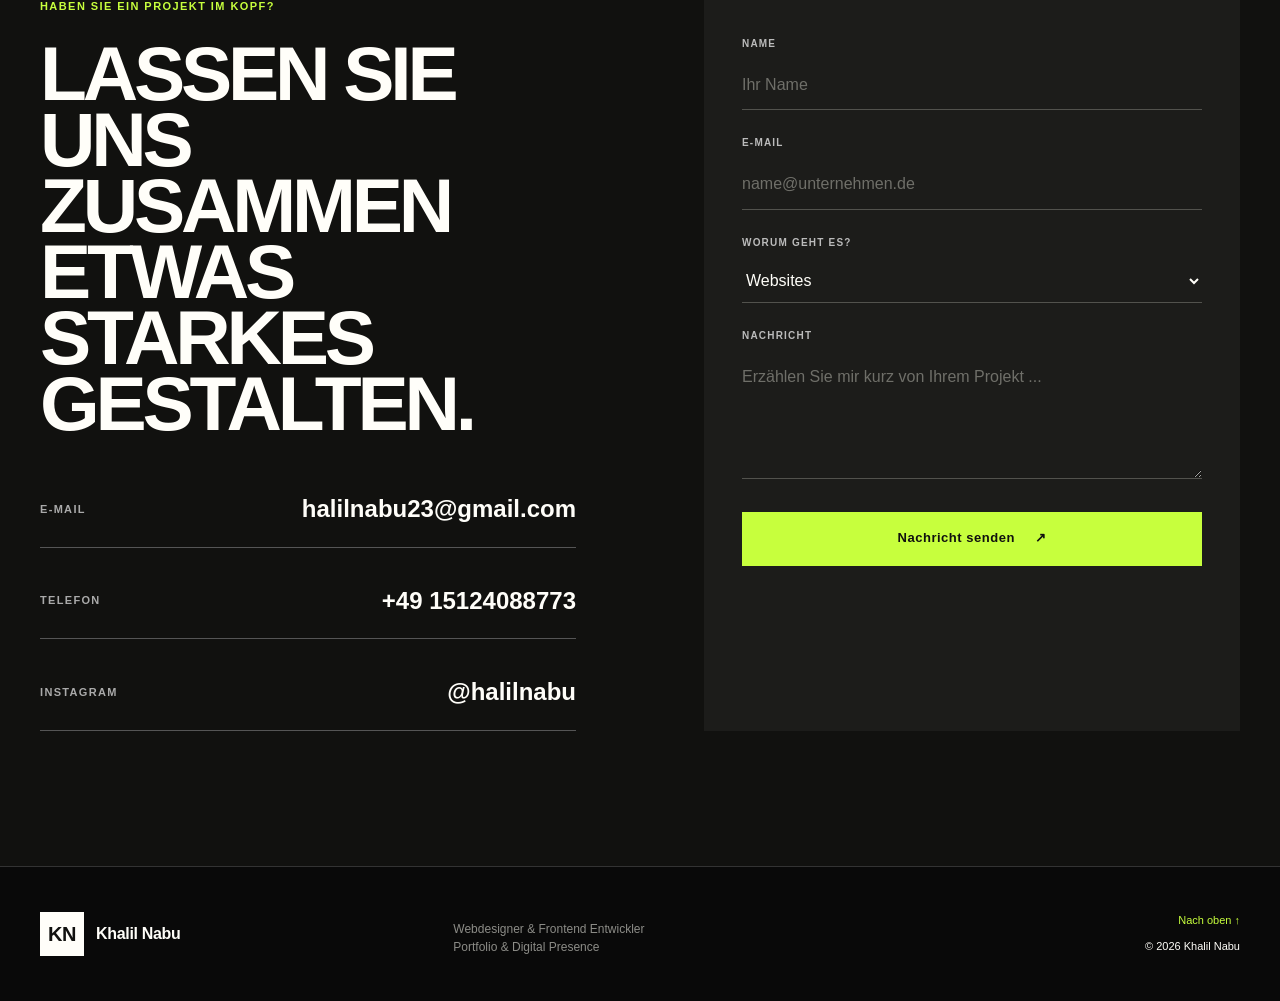
==== commit 65337c3d: "Improve site SEO signals" ====
--- a/index.html
+++ b/index.html
@@ -3,9 +3,74 @@
 <head>
   <meta charset="UTF-8">
   <meta name="viewport" content="width=device-width, initial-scale=1.0">
-  <meta name="description" content="Portfolio von Khalil Nabu, Webdesigner und Frontend Entwickler mit Fokus auf moderne Websites, Screen Design und digitale Inhalte.">
+  <meta name="description" content="Khalil Nabu ist Webdesigner, Frontend Entwickler und UI/UX Designer. Portfolio für moderne Websites, responsive Webdesign, Branding, Screen Design und digitale Inhalte. Auch bekannt als Halil Nabu.">
+  <meta name="robots" content="index,follow,max-image-preview:large">
   <meta name="theme-color" content="#111111">
-  <title>Khalil Nabu - Webdesigner & Frontend Entwickler</title>
+  <title>Khalil Nabu | Webdesigner, Frontend Entwickler & UI/UX Designer</title>
+  <link rel="canonical" href="https://halilnabu.com/">
+  <meta property="og:site_name" content="Khalil Nabu">
+  <meta property="og:type" content="website">
+  <meta property="og:url" content="https://halilnabu.com/">
+  <meta property="og:title" content="Khalil Nabu | Webdesigner, Frontend Entwickler & UI/UX Designer">
+  <meta property="og:description" content="Portfolio von Khalil Nabu mit Fokus auf moderne Websites, Frontend Entwicklung, UI/UX, Branding und digitale Inhalte.">
+  <meta property="og:image" content="https://halilnabu.com/assets/images/hero-portrait.jpg">
+  <meta name="twitter:card" content="summary_large_image">
+  <meta name="twitter:title" content="Khalil Nabu | Webdesigner, Frontend Entwickler & UI/UX Designer">
+  <meta name="twitter:description" content="Portfolio von Khalil Nabu mit Fokus auf moderne Websites, Frontend Entwicklung, UI/UX, Branding und digitale Inhalte.">
+  <meta name="twitter:image" content="https://halilnabu.com/assets/images/hero-portrait.jpg">
+  <link rel="icon" type="image/svg+xml" href="assets/favicon.svg">
+  <link rel="shortcut icon" href="assets/favicon.svg">
+  <script type="application/ld+json" id="person-structured-data">
+    {
+      "@context": "https://schema.org",
+      "@graph": [
+        {
+          "@type": "WebSite",
+          "@id": "https://halilnabu.com/#website",
+          "url": "https://halilnabu.com/",
+          "name": "Khalil Nabu",
+          "alternateName": [
+            "Halil Nabu",
+            "halilnabu",
+            "Khalil Nabu Portfolio"
+          ]
+        },
+        {
+          "@type": "Person",
+          "@id": "https://halilnabu.com/#person",
+          "name": "Khalil Nabu",
+          "alternateName": [
+            "Halil Nabu",
+            "halilnabu",
+            "Халил Набу"
+          ],
+          "url": "https://halilnabu.com/",
+          "image": "https://halilnabu.com/assets/images/hero-portrait.jpg",
+          "email": "mailto:halilnabu23@gmail.com",
+          "telephone": "+49 15124088773",
+          "jobTitle": "Web Designer & Frontend Developer",
+          "description": "Khalil Nabu is a web designer, frontend developer and UI/UX designer focused on modern websites, responsive design, branding, screen design and digital content.",
+          "sameAs": [
+            "https://www.instagram.com/halilnabu/?hl=de",
+            "https://www.tiktok.com/@halilnabu",
+            "https://www.youtube.com/@Khalil_Nabu",
+            "https://linkedin.com/in/halilnabu"
+          ],
+          "knowsAbout": [
+            "Web Design",
+            "Frontend Development",
+            "UI/UX Design",
+            "Responsive Web Design",
+            "Branding",
+            "Screen Design",
+            "Content Creation",
+            "Video Editing",
+            "Social Media"
+          ]
+        }
+      ]
+    }
+  </script>
   <link rel="stylesheet" href="css/style.css">
   <script src="js/main.js" defer></script>
 </head>
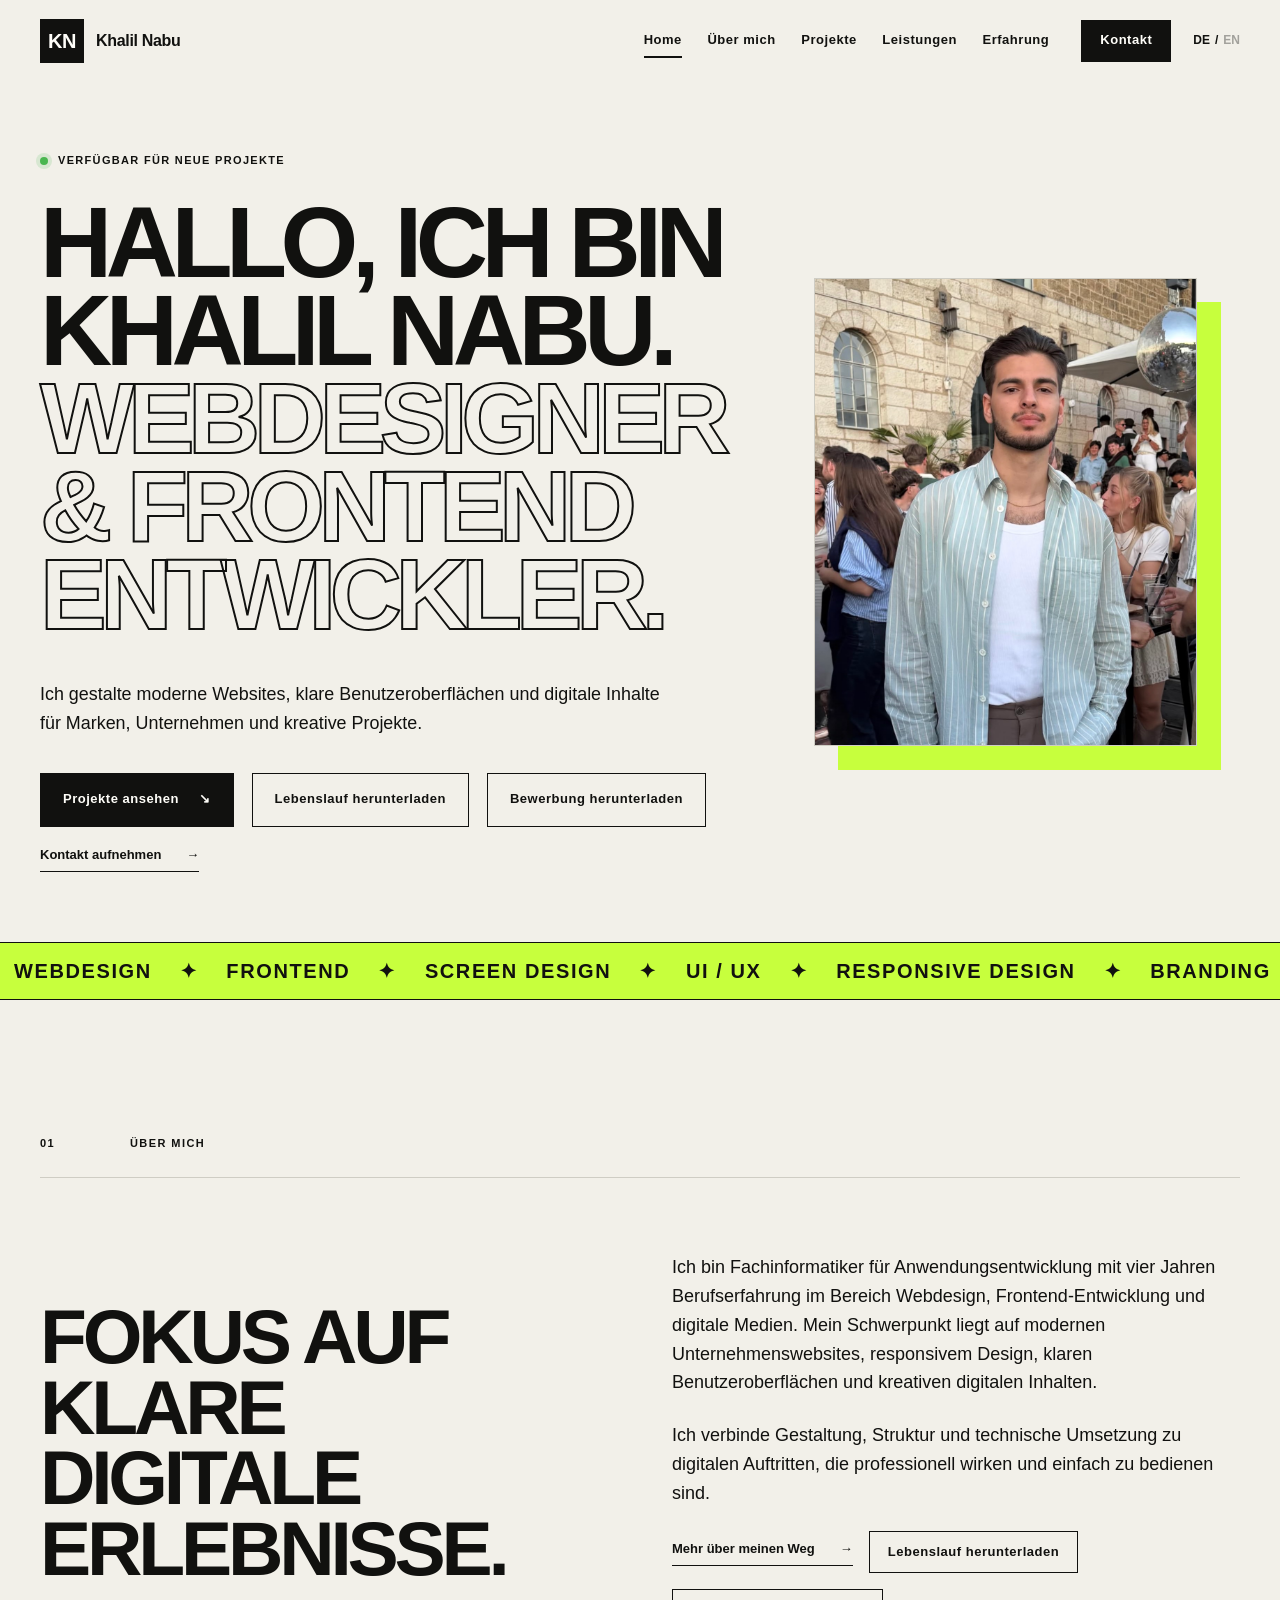
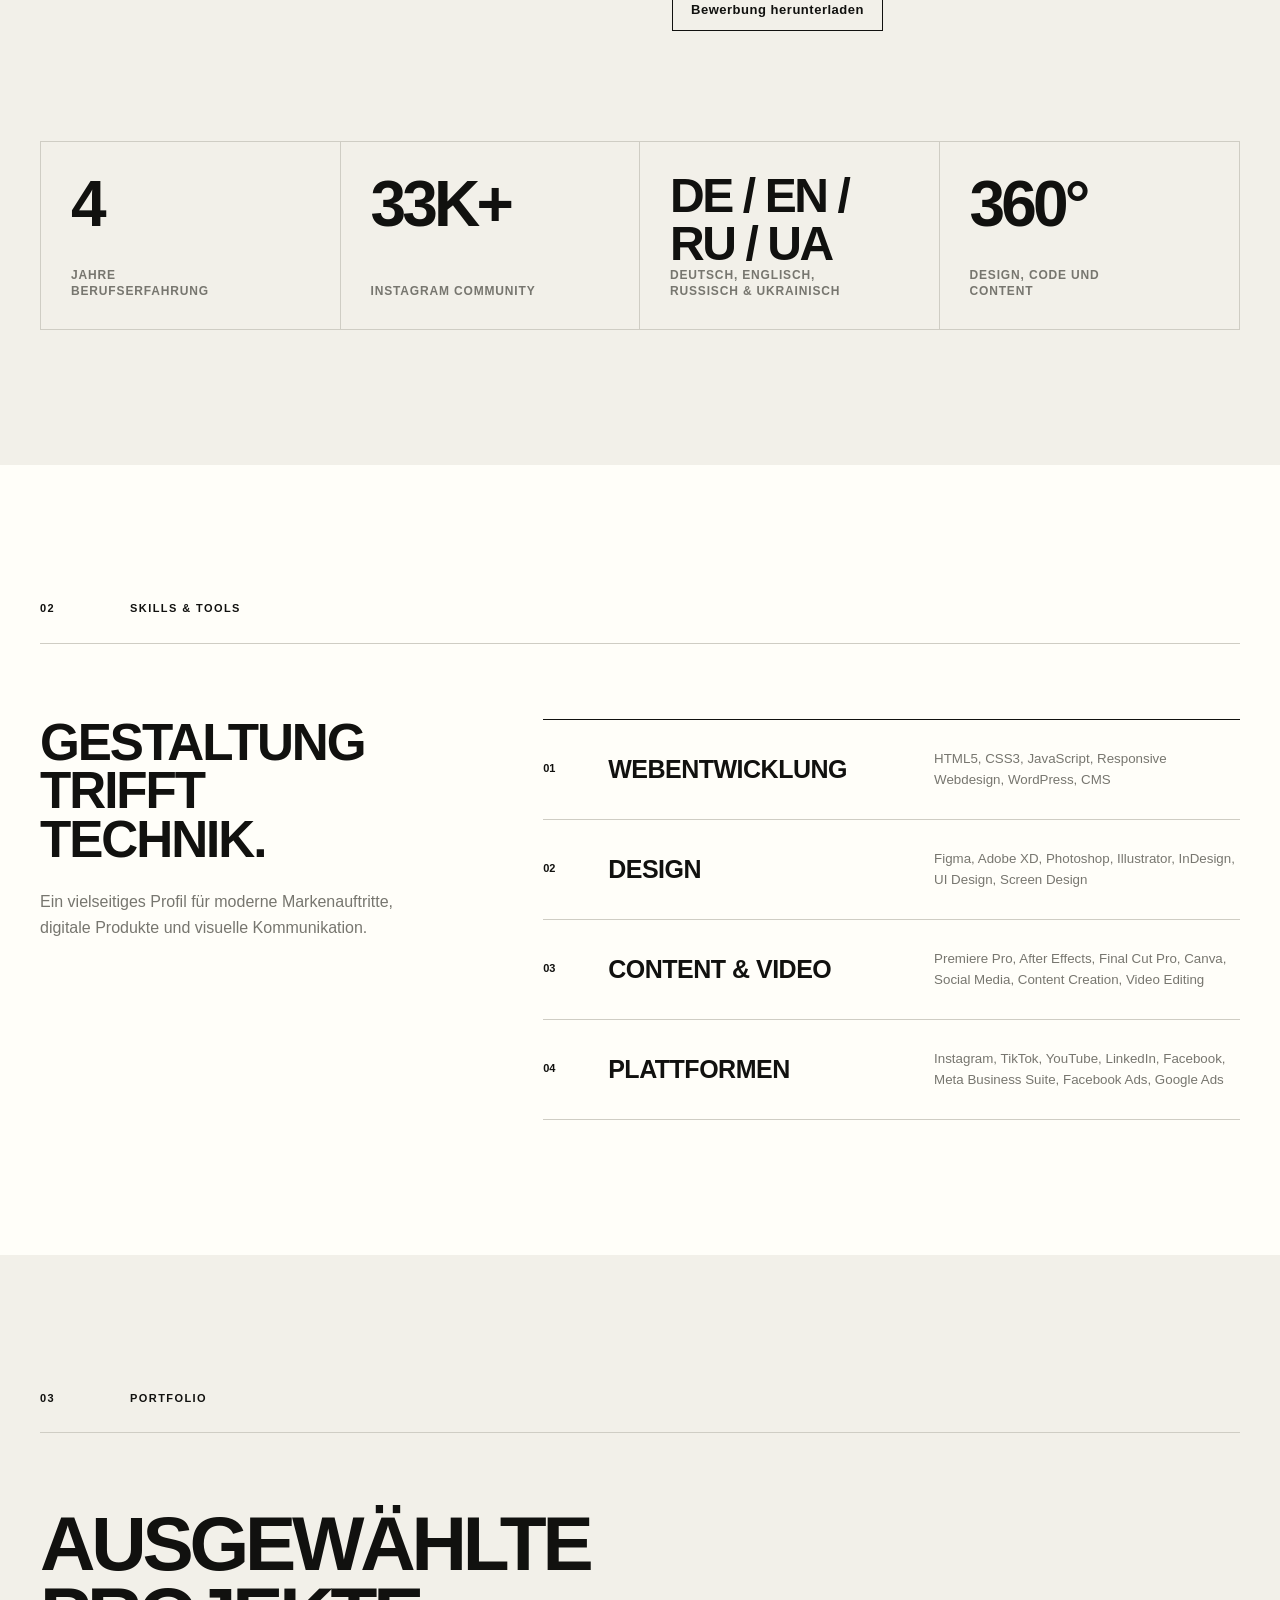
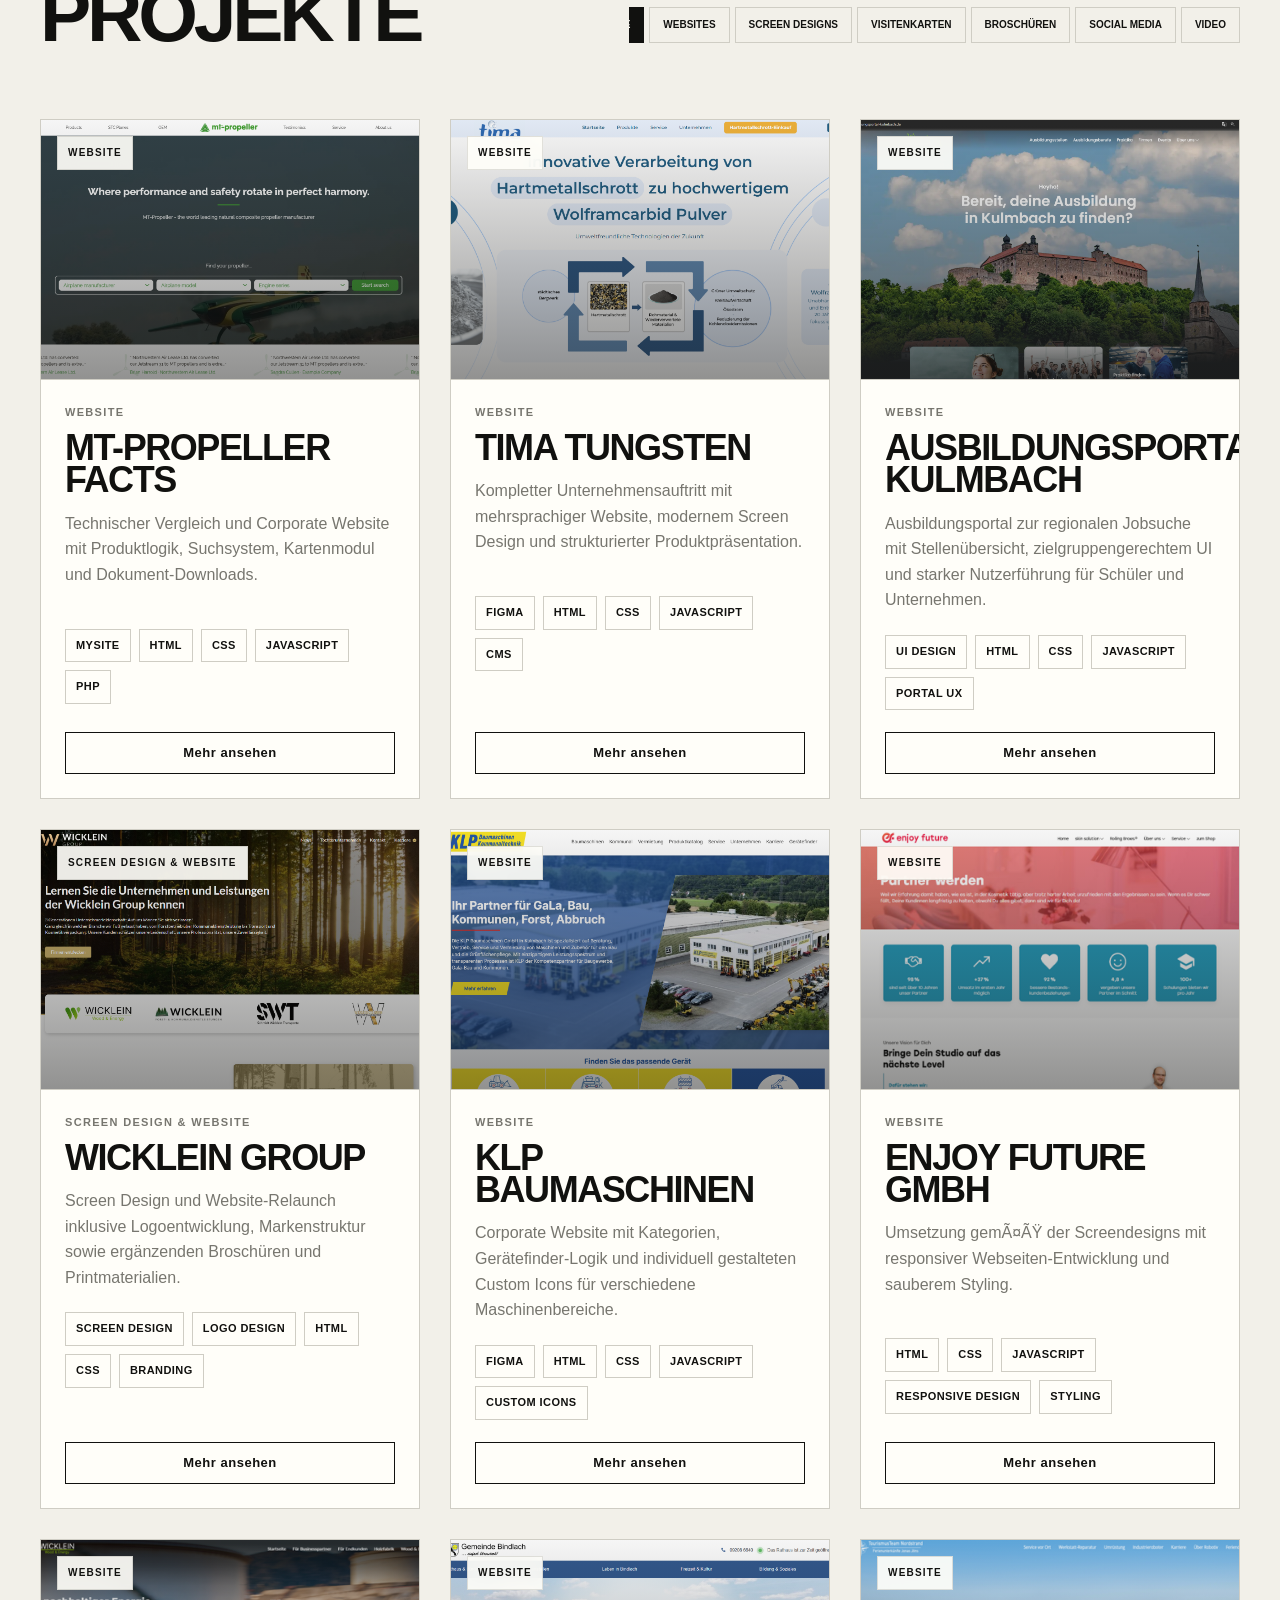
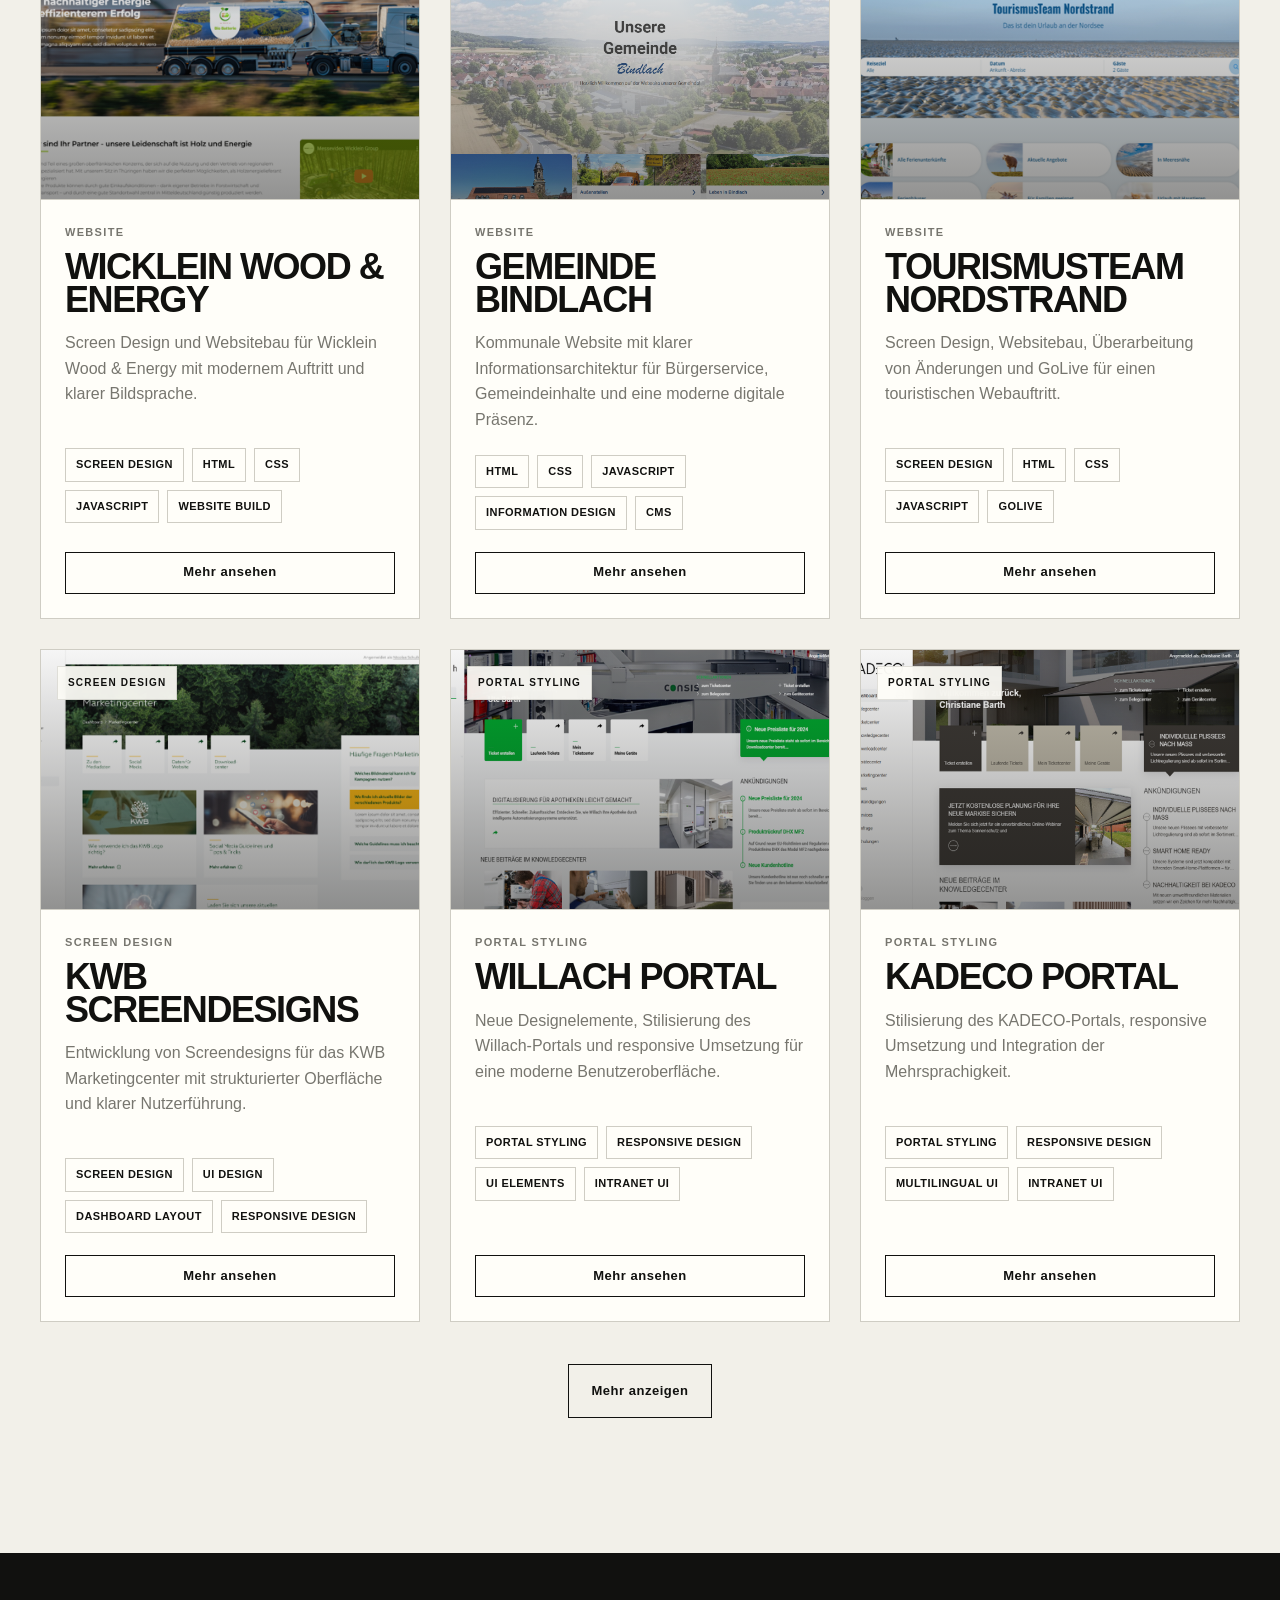
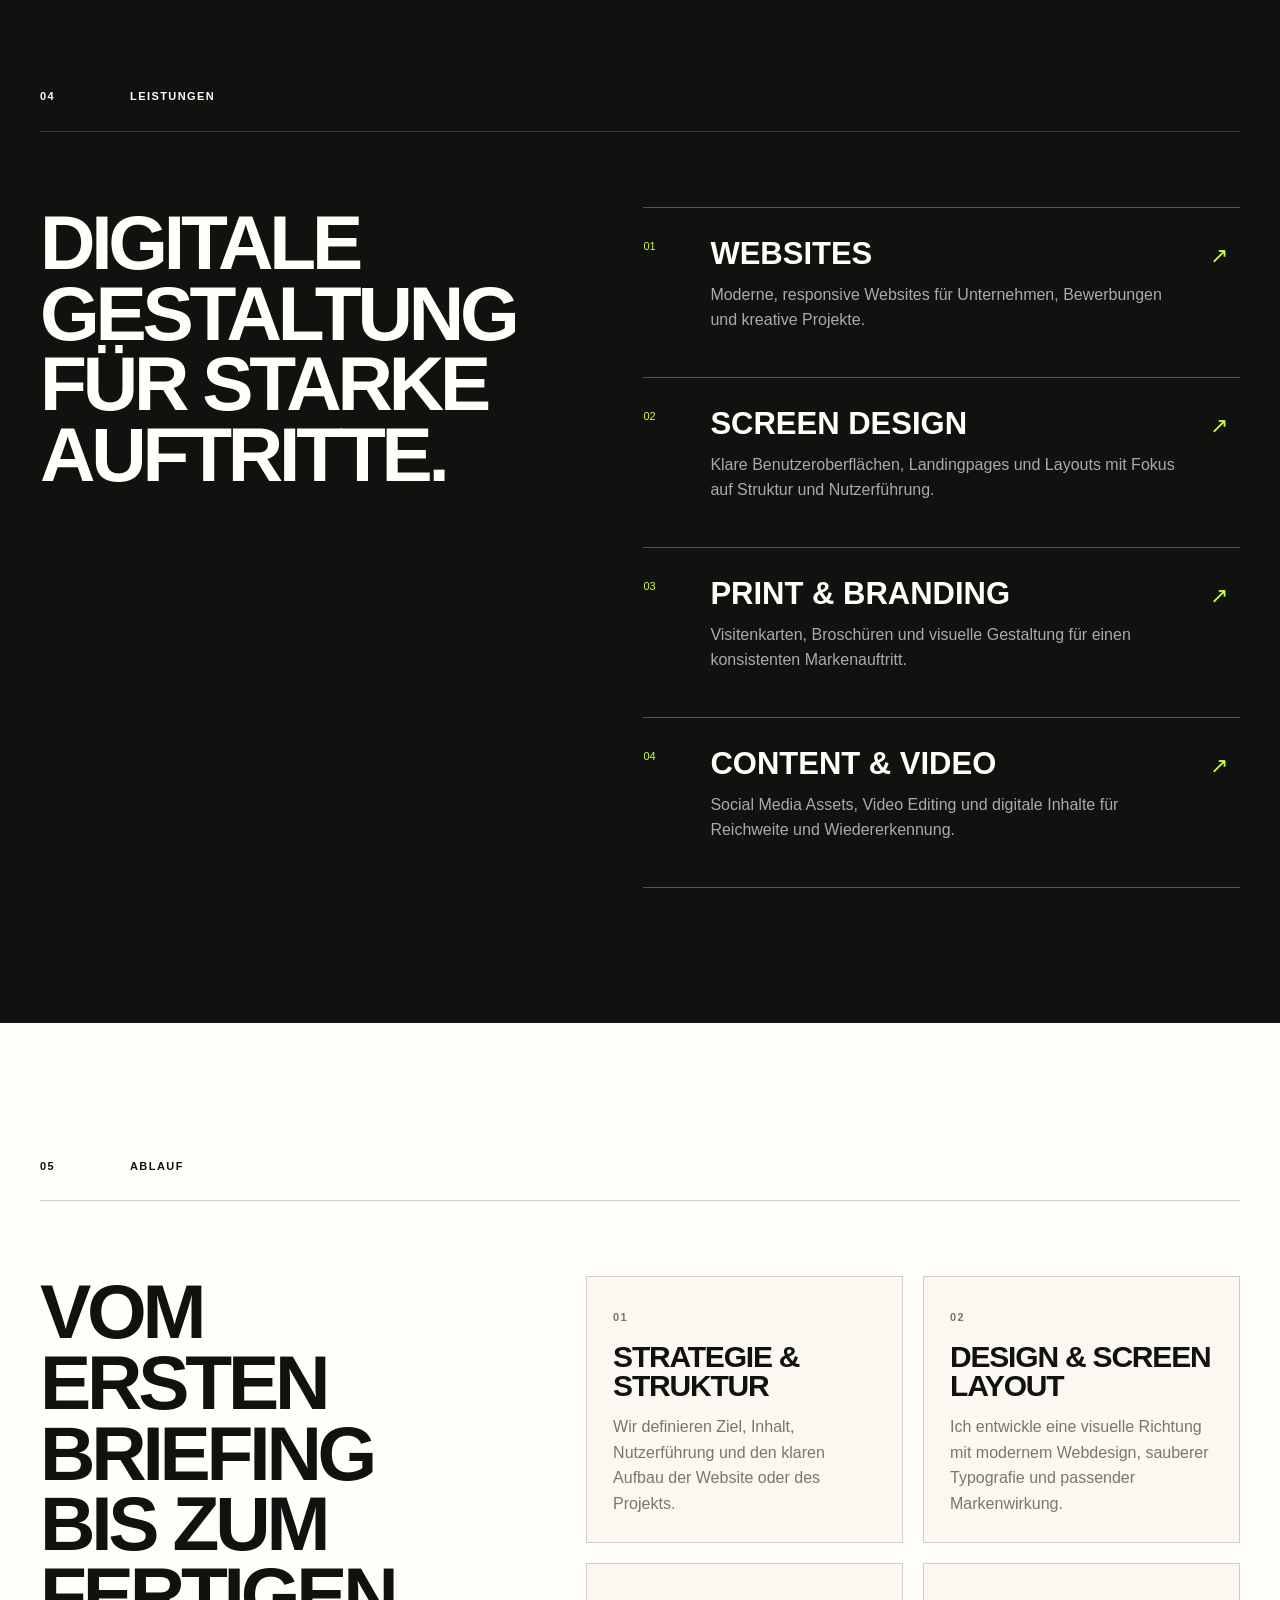
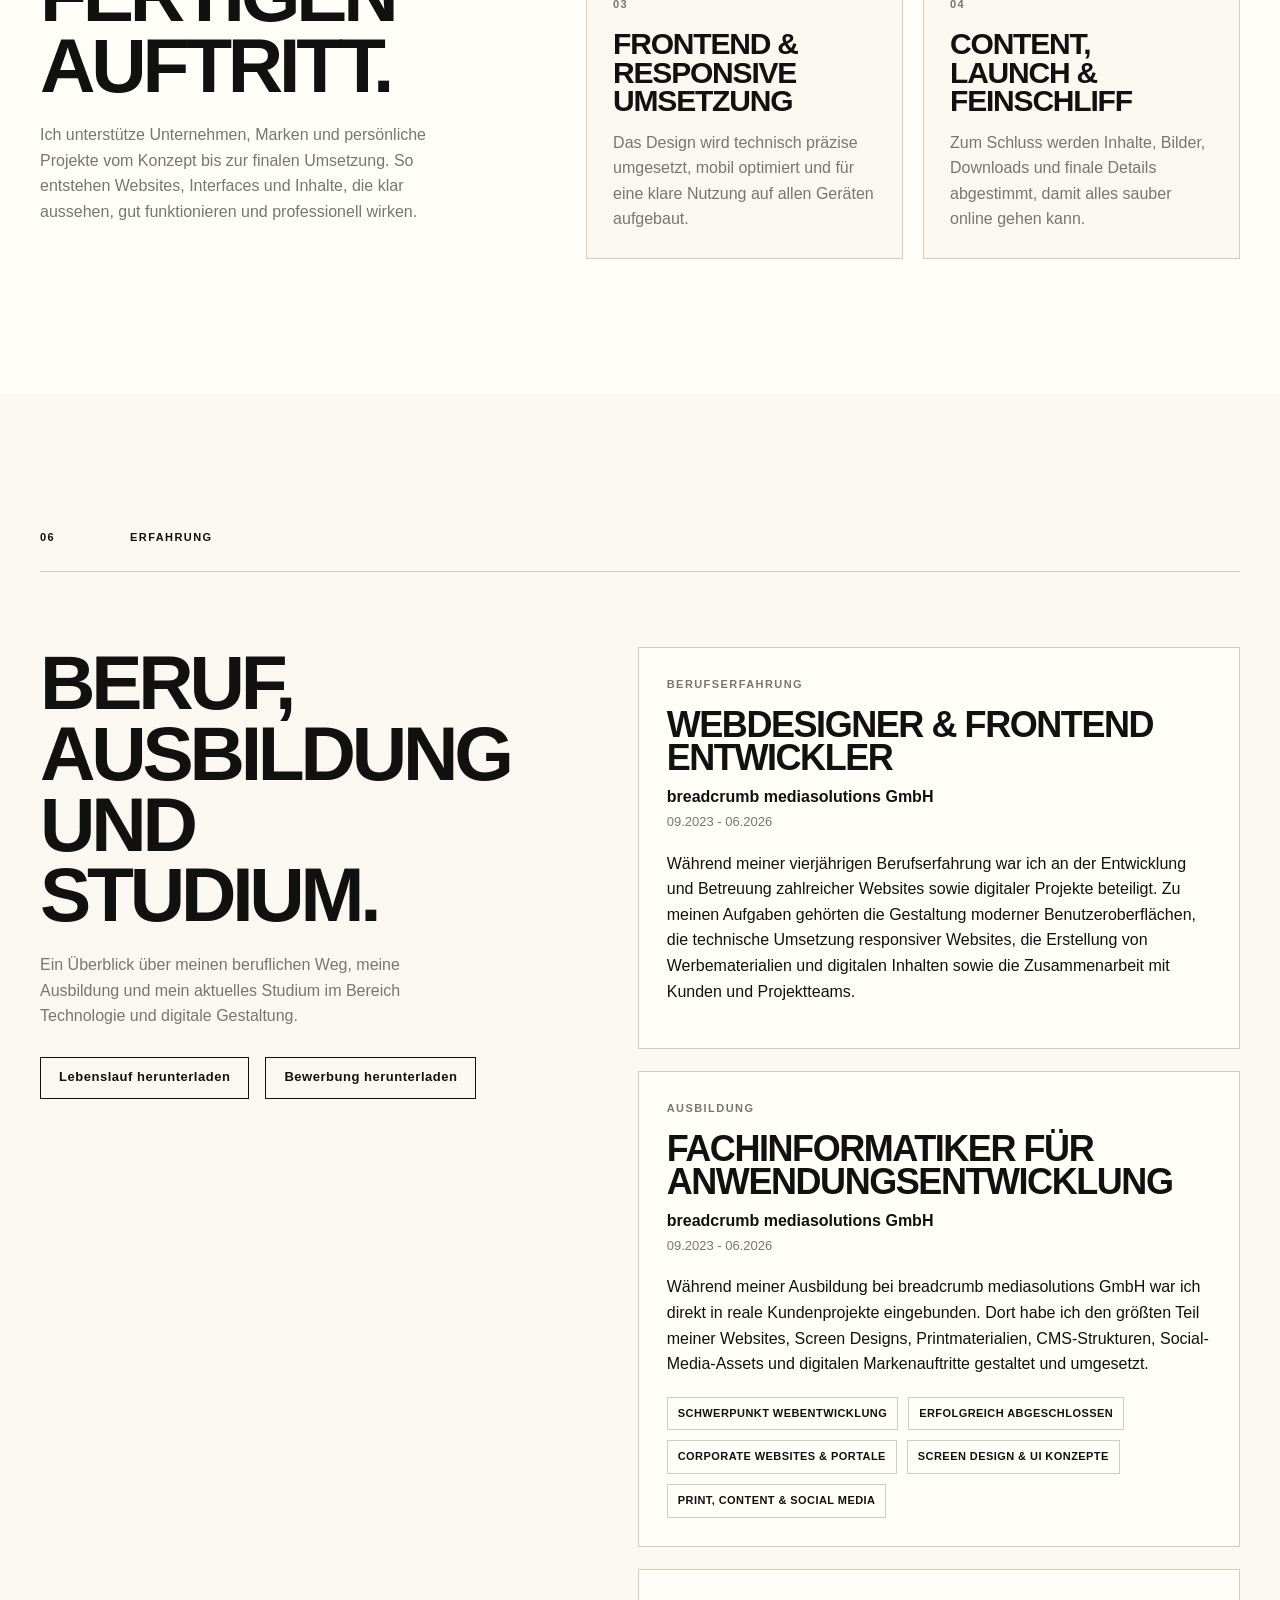
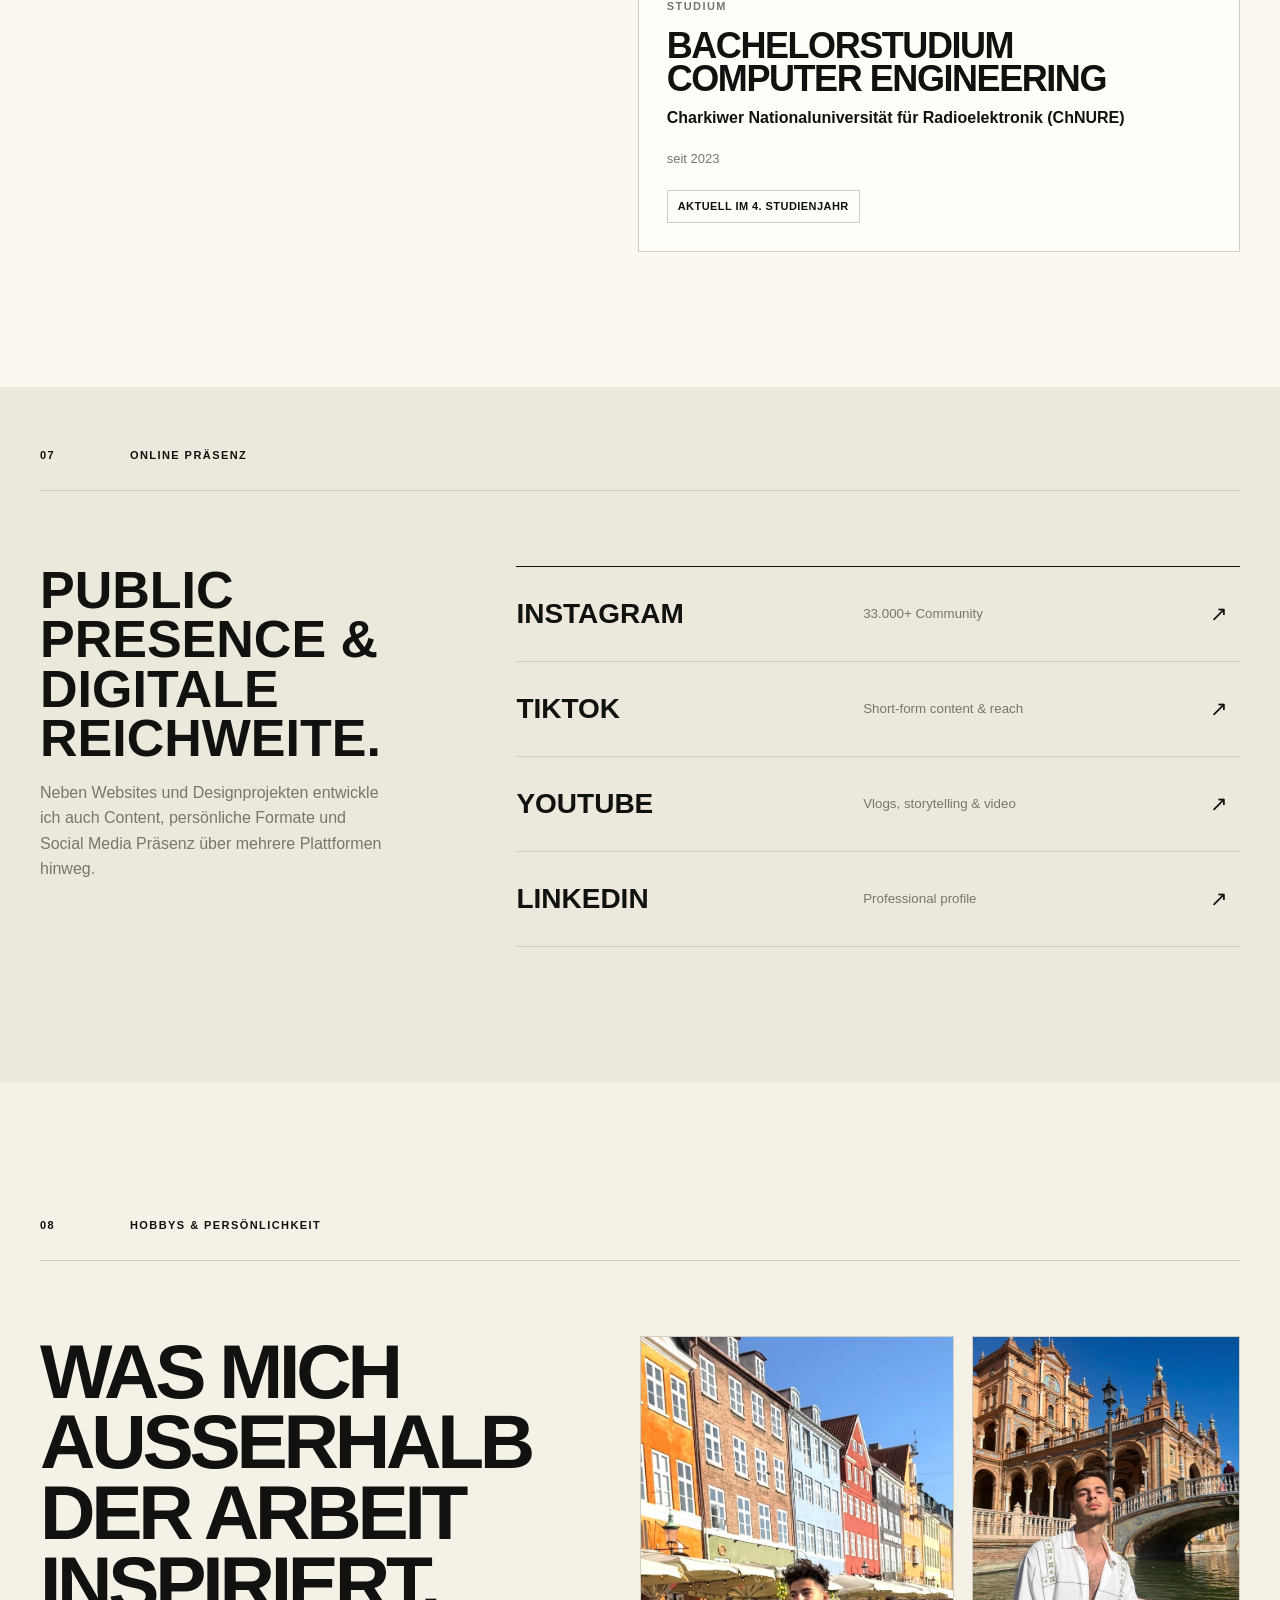
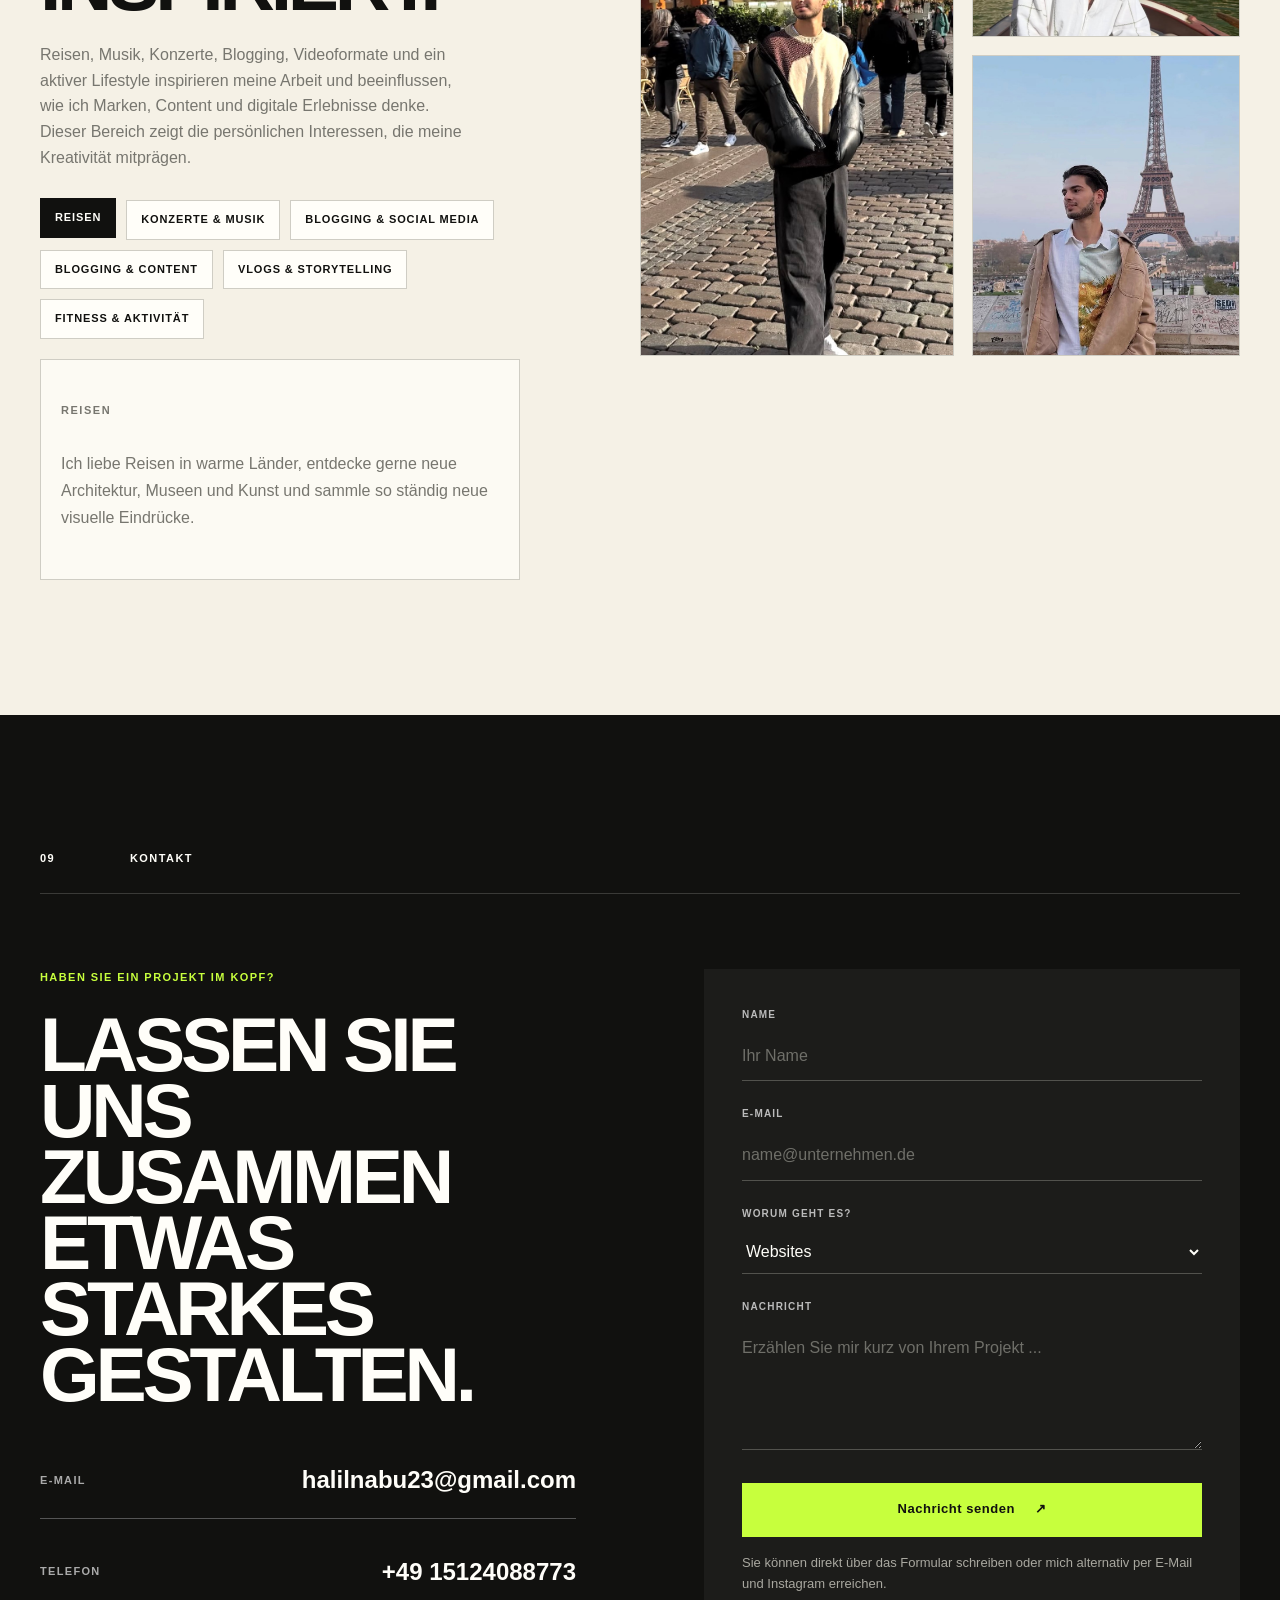
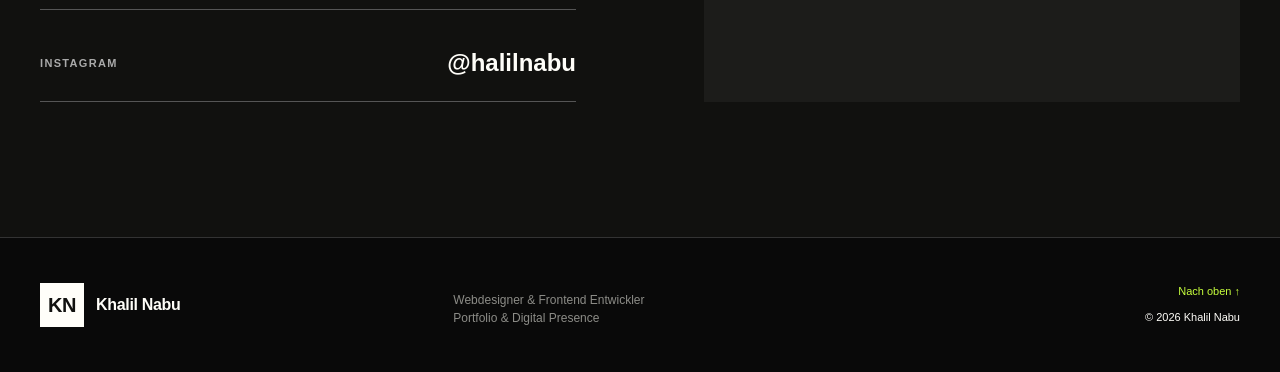
==== commit 2fd9253d: "new" ====
--- a/index.html
+++ b/index.html
@@ -3,21 +3,23 @@
 <head>
   <meta charset="UTF-8">
   <meta name="viewport" content="width=device-width, initial-scale=1.0">
-  <meta name="description" content="Khalil Nabu ist Webdesigner, Frontend Entwickler und UI/UX Designer. Portfolio für moderne Websites, responsive Webdesign, Branding, Screen Design und digitale Inhalte. Auch bekannt als Halil Nabu.">
+  <meta name="description" content="Khalil Nabu ist Webdesigner, Frontend Entwickler und UI/UX Designer in Deutschland. Portfolio für moderne Websites, responsive Webdesign, Branding, Screen Design, Social Media und digitale Inhalte. Auch bekannt als Halil Nabu oder Халил Набу.">
   <meta name="robots" content="index,follow,max-image-preview:large">
   <meta name="theme-color" content="#111111">
-  <title>Khalil Nabu | Webdesigner, Frontend Entwickler & UI/UX Designer</title>
+  <title>Khalil Nabu | Webdesigner, Frontend Entwickler & UI/UX Designer in Deutschland</title>
   <link rel="canonical" href="https://halilnabu.com/">
+  <link rel="preload" as="image" href="assets/images/hero-portrait.png" fetchpriority="high">
   <meta property="og:site_name" content="Khalil Nabu">
   <meta property="og:type" content="website">
   <meta property="og:url" content="https://halilnabu.com/">
-  <meta property="og:title" content="Khalil Nabu | Webdesigner, Frontend Entwickler & UI/UX Designer">
-  <meta property="og:description" content="Portfolio von Khalil Nabu mit Fokus auf moderne Websites, Frontend Entwicklung, UI/UX, Branding und digitale Inhalte.">
-  <meta property="og:image" content="https://halilnabu.com/assets/images/hero-portrait.jpg">
+  <meta property="og:title" content="Khalil Nabu | Webdesigner, Frontend Entwickler & UI/UX Designer in Deutschland">
+  <meta property="og:description" content="Portfolio von Khalil Nabu mit Fokus auf moderne Websites, Frontend Entwicklung, UI/UX, Branding, Social Media und digitale Inhalte.">
+  <meta property="og:image" content="https://halilnabu.com/assets/images/hero-portrait.png">
+  <meta property="og:image:alt" content="Portrait von Khalil Nabu">
   <meta name="twitter:card" content="summary_large_image">
-  <meta name="twitter:title" content="Khalil Nabu | Webdesigner, Frontend Entwickler & UI/UX Designer">
-  <meta name="twitter:description" content="Portfolio von Khalil Nabu mit Fokus auf moderne Websites, Frontend Entwicklung, UI/UX, Branding und digitale Inhalte.">
-  <meta name="twitter:image" content="https://halilnabu.com/assets/images/hero-portrait.jpg">
+  <meta name="twitter:title" content="Khalil Nabu | Webdesigner, Frontend Entwickler & UI/UX Designer in Deutschland">
+  <meta name="twitter:description" content="Portfolio von Khalil Nabu mit Fokus auf moderne Websites, Frontend Entwicklung, UI/UX, Branding, Social Media und digitale Inhalte.">
+  <meta name="twitter:image" content="https://halilnabu.com/assets/images/hero-portrait.png">
   <link rel="icon" type="image/svg+xml" href="assets/favicon.svg">
   <link rel="shortcut icon" href="assets/favicon.svg">
   <script type="application/ld+json" id="person-structured-data">
@@ -32,7 +34,8 @@
           "alternateName": [
             "Halil Nabu",
             "halilnabu",
-            "Khalil Nabu Portfolio"
+            "Khalil Nabu Portfolio",
+            "Халил Набу"
           ]
         },
         {
@@ -45,11 +48,17 @@
             "Халил Набу"
           ],
           "url": "https://halilnabu.com/",
-          "image": "https://halilnabu.com/assets/images/hero-portrait.jpg",
+          "image": "https://halilnabu.com/assets/images/hero-portrait.png",
           "email": "mailto:halilnabu23@gmail.com",
           "telephone": "+49 15124088773",
           "jobTitle": "Web Designer & Frontend Developer",
           "description": "Khalil Nabu is a web designer, frontend developer and UI/UX designer focused on modern websites, responsive design, branding, screen design and digital content.",
+          "knowsLanguage": [
+            "de",
+            "en",
+            "ru",
+            "uk"
+          ],
           "sameAs": [
             "https://www.instagram.com/halilnabu/?hl=de",
             "https://www.tiktok.com/@halilnabu",
@@ -67,6 +76,33 @@
             "Video Editing",
             "Social Media"
           ]
+        },
+        {
+          "@type": "ProfessionalService",
+          "@id": "https://halilnabu.com/#service",
+          "name": "Khalil Nabu",
+          "url": "https://halilnabu.com/",
+          "image": "https://halilnabu.com/assets/images/hero-portrait.png",
+          "description": "Webdesign, frontend development, UI/UX, responsive websites, content creation and digital brand presence by Khalil Nabu.",
+          "addressCountry": "DE",
+          "areaServed": [
+            "Germany",
+            "Europe"
+          ],
+          "knowsLanguage": [
+            "de",
+            "en",
+            "ru",
+            "uk"
+          ],
+          "serviceType": [
+            "Web Design",
+            "Frontend Development",
+            "UI/UX Design",
+            "Responsive Website Development",
+            "Social Media Content",
+            "Video Editing"
+          ]
         }
       ]
     }
@@ -124,7 +160,7 @@
         </div>
 
         <figure class="hero-portrait reveal reveal-delay-1">
-          <img src="assets/images/hero-portrait.jpg" alt="Portrait von Khalil Nabu">
+          <img src="assets/images/hero-portrait.png" alt="Portrait von Khalil Nabu" fetchpriority="high" decoding="async">
         </figure>
       </div>
 
@@ -235,10 +271,47 @@
       </div>
     </section>
 
+    <section class="section process" id="process">
+      <div class="shell">
+        <div class="section-heading reveal">
+          <p class="section-number">05</p>
+          <p class="section-kicker" data-i18n="process.kicker">Ablauf</p>
+        </div>
+        <div class="process-grid">
+          <div class="process-copy reveal">
+            <h2 class="display-title" data-i18n="process.title">Vom ersten Briefing bis zum fertigen Auftritt.</h2>
+            <p data-i18n="process.copy">Ich unterstütze Unternehmen, Marken und persönliche Projekte vom Konzept bis zur finalen Umsetzung. So entstehen Websites, Interfaces und Inhalte, die klar aussehen, gut funktionieren und professionell wirken.</p>
+          </div>
+          <div class="process-list reveal reveal-delay-1">
+            <article class="process-card">
+              <span>01</span>
+              <h3 data-i18n="process.step1Title">Strategie & Struktur</h3>
+              <p data-i18n="process.step1Copy">Wir definieren Ziel, Inhalt, Nutzerführung und den klaren Aufbau der Website oder des Projekts.</p>
+            </article>
+            <article class="process-card">
+              <span>02</span>
+              <h3 data-i18n="process.step2Title">Design & Screen Layout</h3>
+              <p data-i18n="process.step2Copy">Ich entwickle eine visuelle Richtung mit modernem Webdesign, sauberer Typografie und passender Markenwirkung.</p>
+            </article>
+            <article class="process-card">
+              <span>03</span>
+              <h3 data-i18n="process.step3Title">Frontend & Responsive Umsetzung</h3>
+              <p data-i18n="process.step3Copy">Das Design wird technisch präzise umgesetzt, mobil optimiert und für eine klare Nutzung auf allen Geräten aufgebaut.</p>
+            </article>
+            <article class="process-card">
+              <span>04</span>
+              <h3 data-i18n="process.step4Title">Content, Launch & Feinschliff</h3>
+              <p data-i18n="process.step4Copy">Zum Schluss werden Inhalte, Bilder, Downloads und finale Details abgestimmt, damit alles sauber online gehen kann.</p>
+            </article>
+          </div>
+        </div>
+      </div>
+    </section>
+
     <section class="section experience" id="experience">
       <div class="shell">
         <div class="section-heading reveal">
-          <p class="section-number">05</p>
+          <p class="section-number">06</p>
           <p class="section-kicker" data-i18n="experience.kicker">Erfahrung</p>
         </div>
         <div class="experience-grid">
@@ -291,7 +364,7 @@
     <section class="section presence" id="presence">
       <div class="shell">
         <div class="section-heading reveal">
-          <p class="section-number">06</p>
+          <p class="section-number">07</p>
           <p class="section-kicker" data-i18n="presence.kicker">Online Präsenz</p>
         </div>
         <div class="presence-grid">
@@ -312,7 +385,7 @@
     <section class="section lifestyle" id="lifestyle">
       <div class="shell">
         <div class="section-heading reveal">
-          <p class="section-number">07</p>
+          <p class="section-number">08</p>
           <p class="section-kicker" data-i18n="lifestyle.kicker">Beyond Design</p>
         </div>
         <div class="lifestyle-grid">
@@ -327,9 +400,9 @@
           </div>
           <div class="lifestyle-interactive reveal reveal-delay-1">
             <div class="lifestyle-collage" id="lifestyle-collage">
-              <figure class="lifestyle-collage-card lifestyle-collage-card-large"><img id="lifestyle-collage-image-1" src="assets/images/travel-1.png" alt="Khalil Nabu travelling"></figure>
-              <figure class="lifestyle-collage-card"><img id="lifestyle-collage-image-2" src="assets/images/travel-2.png" alt="Khalil Nabu lifestyle visual"></figure>
-              <figure class="lifestyle-collage-card"><img id="lifestyle-collage-image-3" src="assets/images/travel-3.png" alt="Khalil Nabu travel photo"></figure>
+              <figure class="lifestyle-collage-card lifestyle-collage-card-large"><img id="lifestyle-collage-image-1" src="assets/images/travel-1.png" alt="Khalil Nabu travelling" loading="lazy" decoding="async"></figure>
+              <figure class="lifestyle-collage-card"><img id="lifestyle-collage-image-2" src="assets/images/travel-2.png" alt="Khalil Nabu lifestyle visual" loading="lazy" decoding="async"></figure>
+              <figure class="lifestyle-collage-card"><img id="lifestyle-collage-image-3" src="assets/images/travel-3.png" alt="Khalil Nabu travel photo" loading="lazy" decoding="async"></figure>
             </div>
           </div>
         </div>
@@ -339,7 +412,7 @@
     <section class="section contact" id="contact">
       <div class="shell">
         <div class="section-heading light reveal">
-          <p class="section-number">08</p>
+          <p class="section-number">09</p>
           <p class="section-kicker" data-i18n="contact.kicker">Kontakt</p>
         </div>
         <div class="contact-grid">
@@ -353,12 +426,15 @@
             </div>
           </div>
 
-          <form class="contact-form reveal reveal-delay-1" id="contact-form">
+          <form class="contact-form reveal reveal-delay-1" id="contact-form" novalidate>
+            <input class="form-honeypot" type="text" name="_honey" tabindex="-1" autocomplete="off" aria-hidden="true">
             <label><span data-i18n="contact.name">Name</span><input type="text" name="name" autocomplete="name" required data-i18n-placeholder="contact.namePlaceholder" placeholder="Ihr Name"></label>
             <label><span data-i18n="contact.email">E-Mail</span><input type="email" name="email" autocomplete="email" required data-i18n-placeholder="contact.emailPlaceholder" placeholder="name@unternehmen.de"></label>
             <label><span data-i18n="contact.subject">Worum geht es?</span><select name="subject"><option value="websites" data-i18n="contact.subjectOption1">Websites</option><option value="screen-design" data-i18n="contact.subjectOption2">Screen Design</option><option value="branding" data-i18n="contact.subjectOption3">Visitenkarten / Broschüren</option><option value="social-media" data-i18n="contact.subjectOption4">Social Media</option><option value="video" data-i18n="contact.subjectOption5">Video</option></select></label>
             <label><span data-i18n="contact.message">Nachricht</span><textarea name="message" rows="4" required data-i18n-placeholder="contact.messagePlaceholder" placeholder="Erzählen Sie mir kurz von Ihrem Projekt ..."></textarea></label>
             <button class="button button-accent" type="submit"><span data-i18n="contact.submit">Nachricht senden</span><span aria-hidden="true">↗</span></button>
+            <p class="contact-form-note" data-i18n="contact.helper">Sie können direkt über das Formular schreiben oder mich alternativ per E-Mail und Instagram erreichen.</p>
+            <p class="contact-form-status" id="contact-form-status" role="status" aria-live="polite" hidden></p>
           </form>
         </div>
       </div>
--- a/css/style.css
+++ b/css/style.css
@@ -141,6 +141,15 @@
 .service-list i { font-style: normal; color: var(--accent); font-size: 22px; transition: transform .2s; }
 .service-list article:hover i { transform: translate(4px, -4px); }
 
+.process { background: var(--white); }
+.process-grid { display: grid; grid-template-columns: .78fr 1.22fr; gap: 10vw; align-items: start; }
+.process-copy p { max-width: 460px; margin: 22px 0 0; color: var(--muted); }
+.process-list { display: grid; grid-template-columns: repeat(2, minmax(0, 1fr)); gap: 20px; }
+.process-card { min-height: 100%; padding: 26px; border: 1px solid var(--line); background: #faf8f1; }
+.process-card span { display: inline-block; margin-bottom: 16px; color: var(--muted); font-size: 11px; font-weight: 900; letter-spacing: .12em; text-transform: uppercase; }
+.process-card h3 { margin: 0 0 14px; font-family: var(--display); font-size: 30px; line-height: .95; letter-spacing: -.04em; text-transform: uppercase; }
+.process-card p { margin: 0; color: var(--muted); }
+
 .experience { background: #faf8f1; }
 .experience-grid { display: grid; grid-template-columns: .8fr 1.2fr; gap: 10vw; }
 .experience-copy p { max-width: 430px; margin: 22px 0 28px; color: var(--muted); }
@@ -196,6 +205,12 @@
 .contact-form input:focus, .contact-form textarea:focus, .contact-form select:focus { border-color: var(--accent); }
 .contact-form option { color: var(--ink); }
 .contact-form ::placeholder { color: #6f6f69; }
+.contact-form-note { margin: 16px 0 0; color: #a9a8a0; font-size: 13px; line-height: 1.6; }
+.contact-form-status { margin: 14px 0 0; padding: 12px 14px; border: 1px solid rgba(255,255,255,.16); background: rgba(255,255,255,.06); color: var(--white); font-size: 14px; }
+.contact-form-status[data-tone="success"] { border-color: rgba(92, 214, 103, .35); background: rgba(92, 214, 103, .12); }
+.contact-form-status[data-tone="warning"] { border-color: rgba(199, 255, 61, .38); background: rgba(199, 255, 61, .09); }
+.contact-form-status[data-tone="error"] { border-color: rgba(255, 120, 120, .32); background: rgba(255, 120, 120, .11); }
+.form-honeypot { position: absolute; left: -9999px; width: 1px; height: 1px; opacity: 0; pointer-events: none; }
 
 .project-modal { position: fixed; inset: 0; z-index: 220; display: grid; place-items: center; padding: 24px; }
 .project-modal[hidden] { display: none !important; }
@@ -282,7 +297,8 @@
   .hero-portrait { box-shadow: 16px 16px 0 var(--accent); }
   .section { padding-block: 95px; }
   .section-heading { margin-bottom: 55px; }
-  .about-grid, .skills-grid, .services-layout, .experience-grid, .presence-grid, .lifestyle-grid, .contact-grid { grid-template-columns: 1fr; gap: 60px; }
+  .about-grid, .skills-grid, .services-layout, .process-grid, .experience-grid, .presence-grid, .lifestyle-grid, .contact-grid { grid-template-columns: 1fr; gap: 60px; }
+  .process-list { grid-template-columns: 1fr 1fr; }
   .facts-grid { grid-template-columns: repeat(2, 1fr); }
   .fact:nth-child(2) { border-right: 0; }
   .fact:nth-child(-n+2) { border-bottom: 1px solid var(--line); }
@@ -352,6 +368,9 @@
   .experience-card p { overflow-wrap: anywhere; }
   .service-list article { grid-template-columns: 30px 1fr; }
   .service-list article > i { display: none; }
+  .process-list { grid-template-columns: 1fr; }
+  .process-card { padding: 22px 18px; }
+  .process-card h3 { font-size: clamp(24px, 7vw, 30px); }
   .presence-links a { grid-template-columns: 1fr 28px; }
   .presence-links small { display: none; }
   .lifestyle-detail { padding: 16px; }
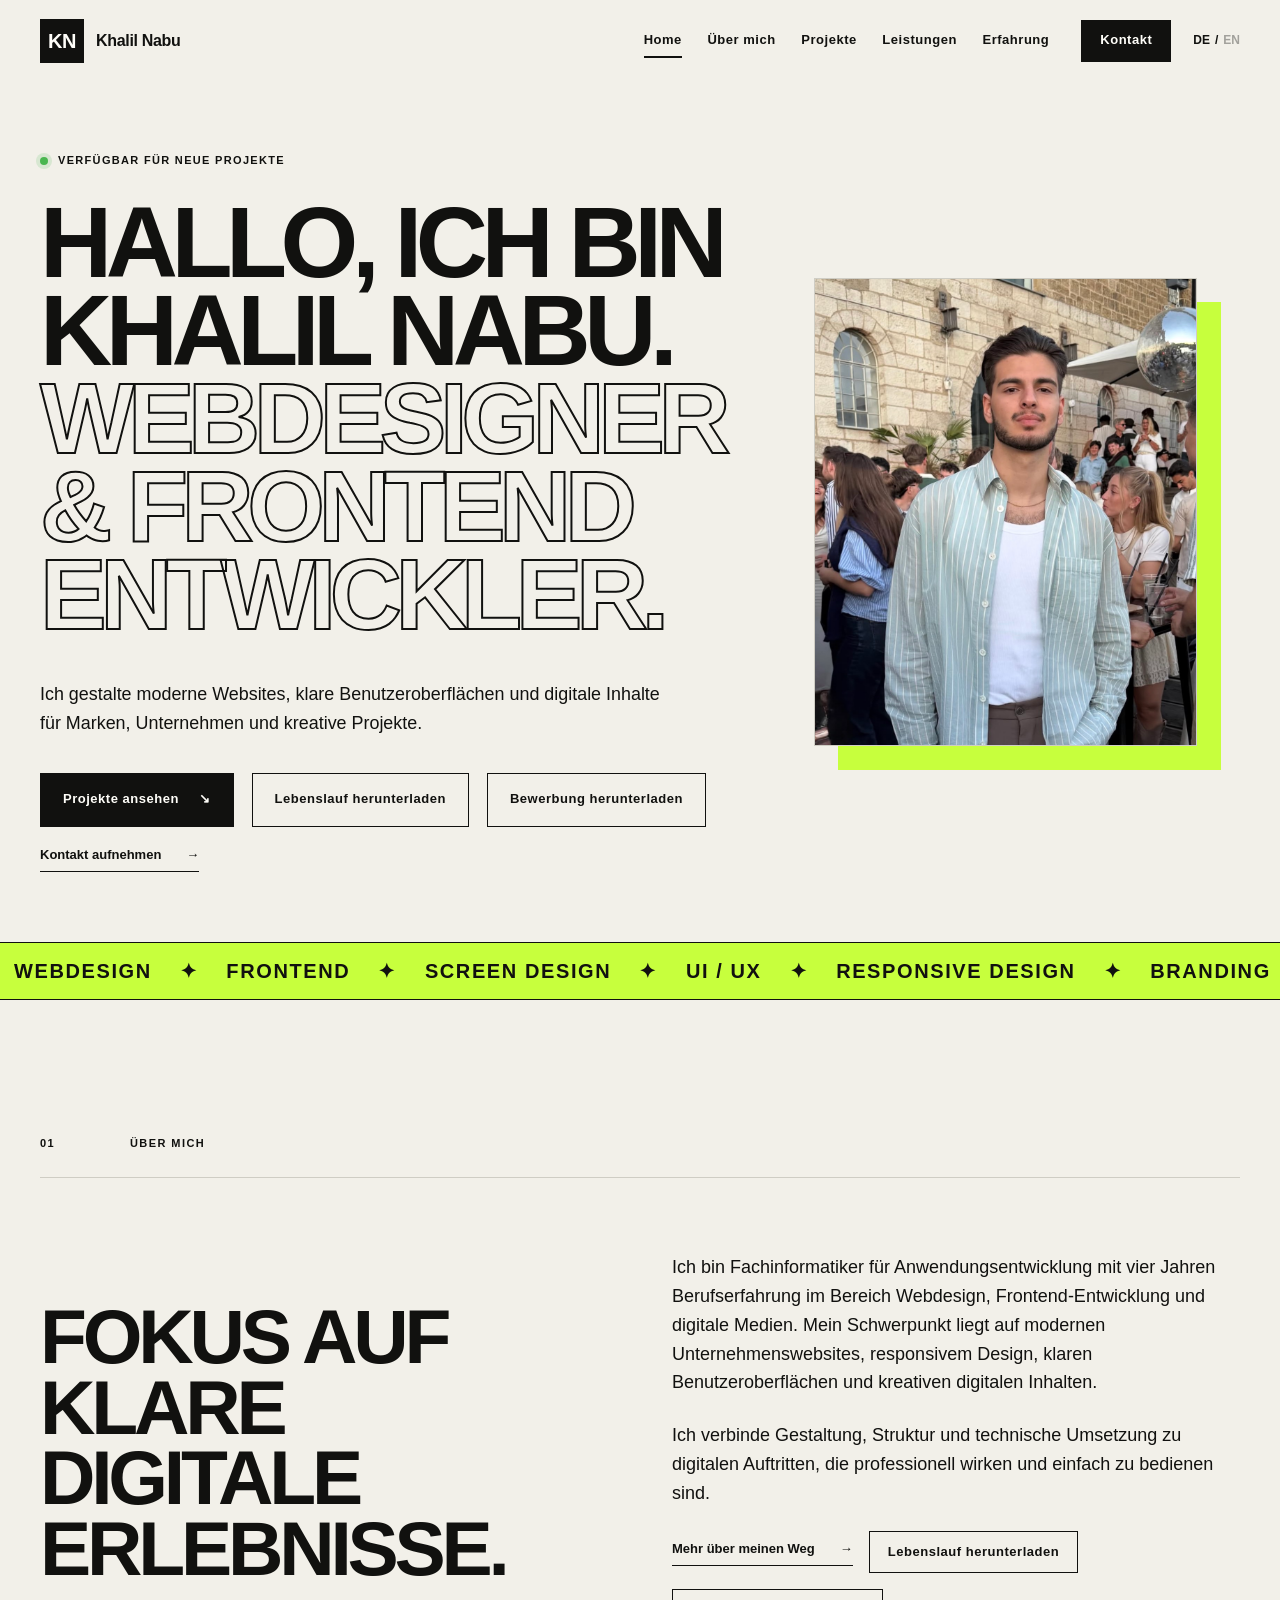
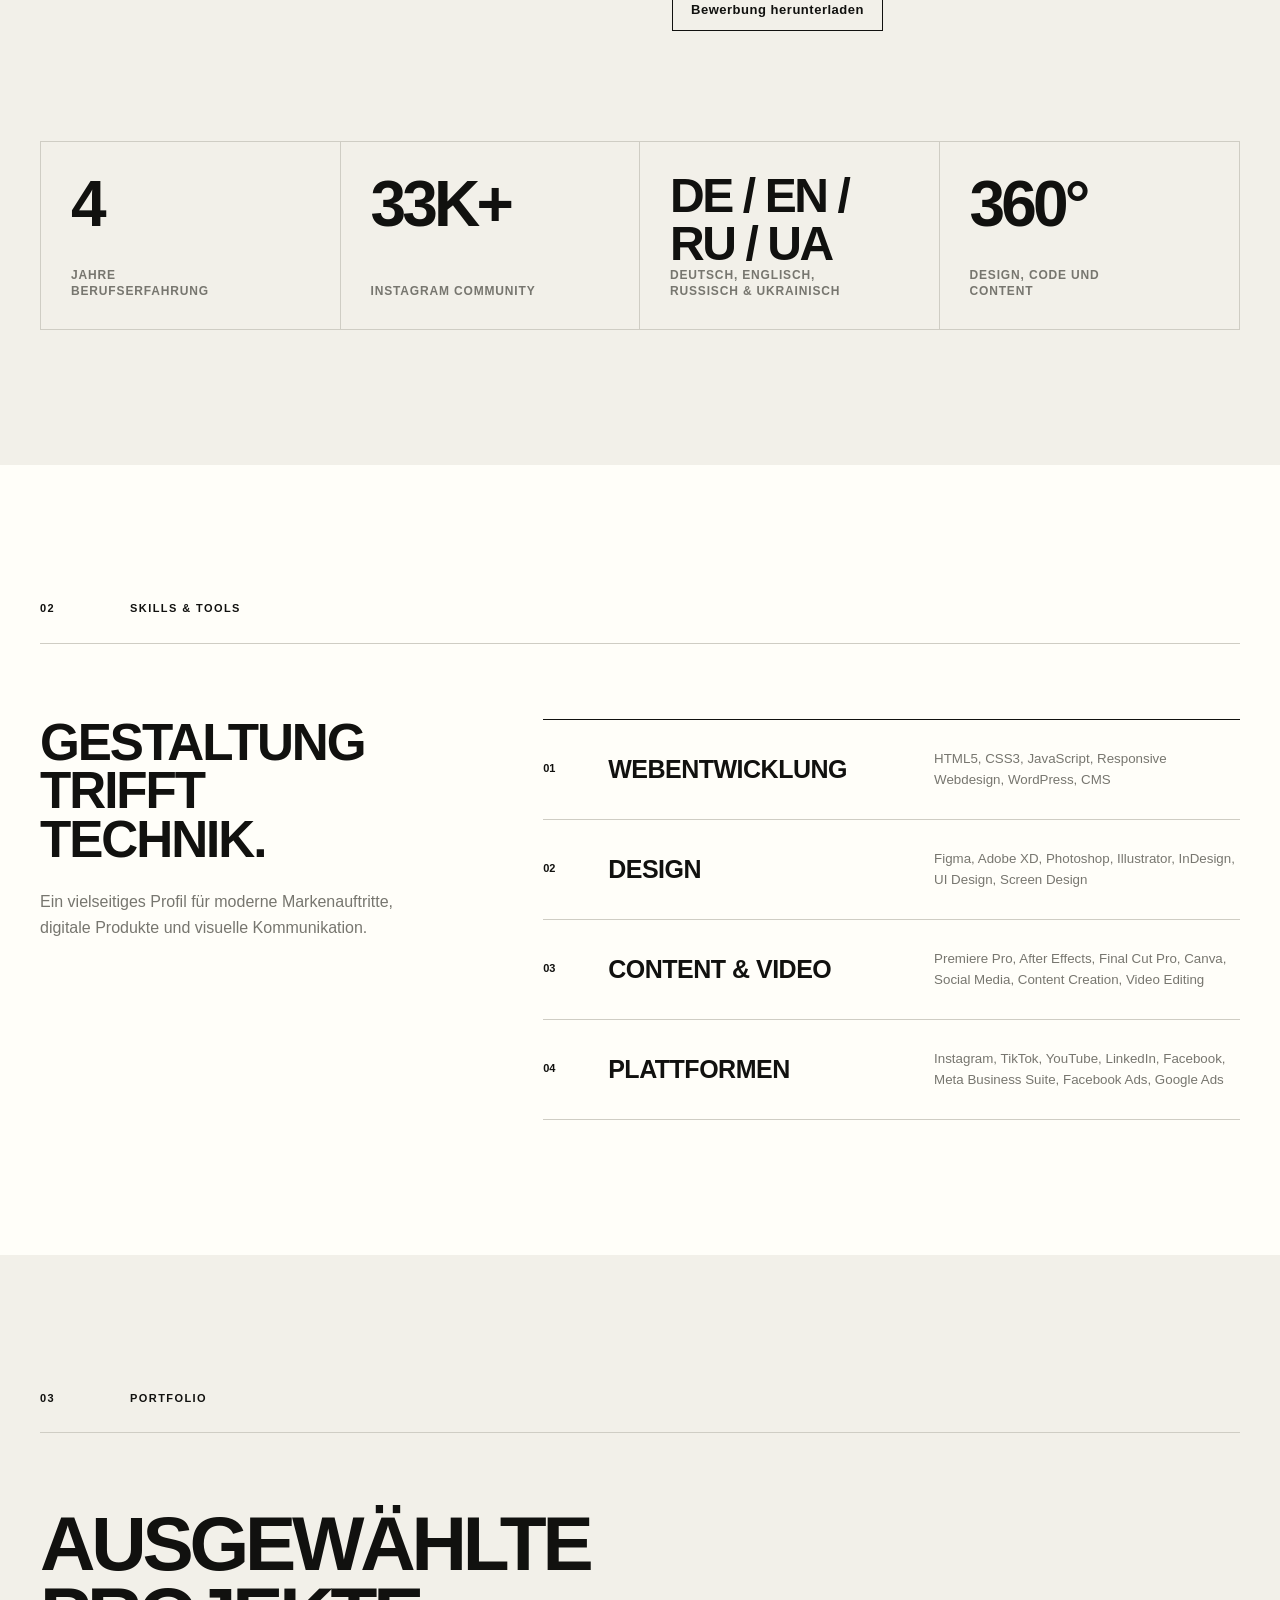
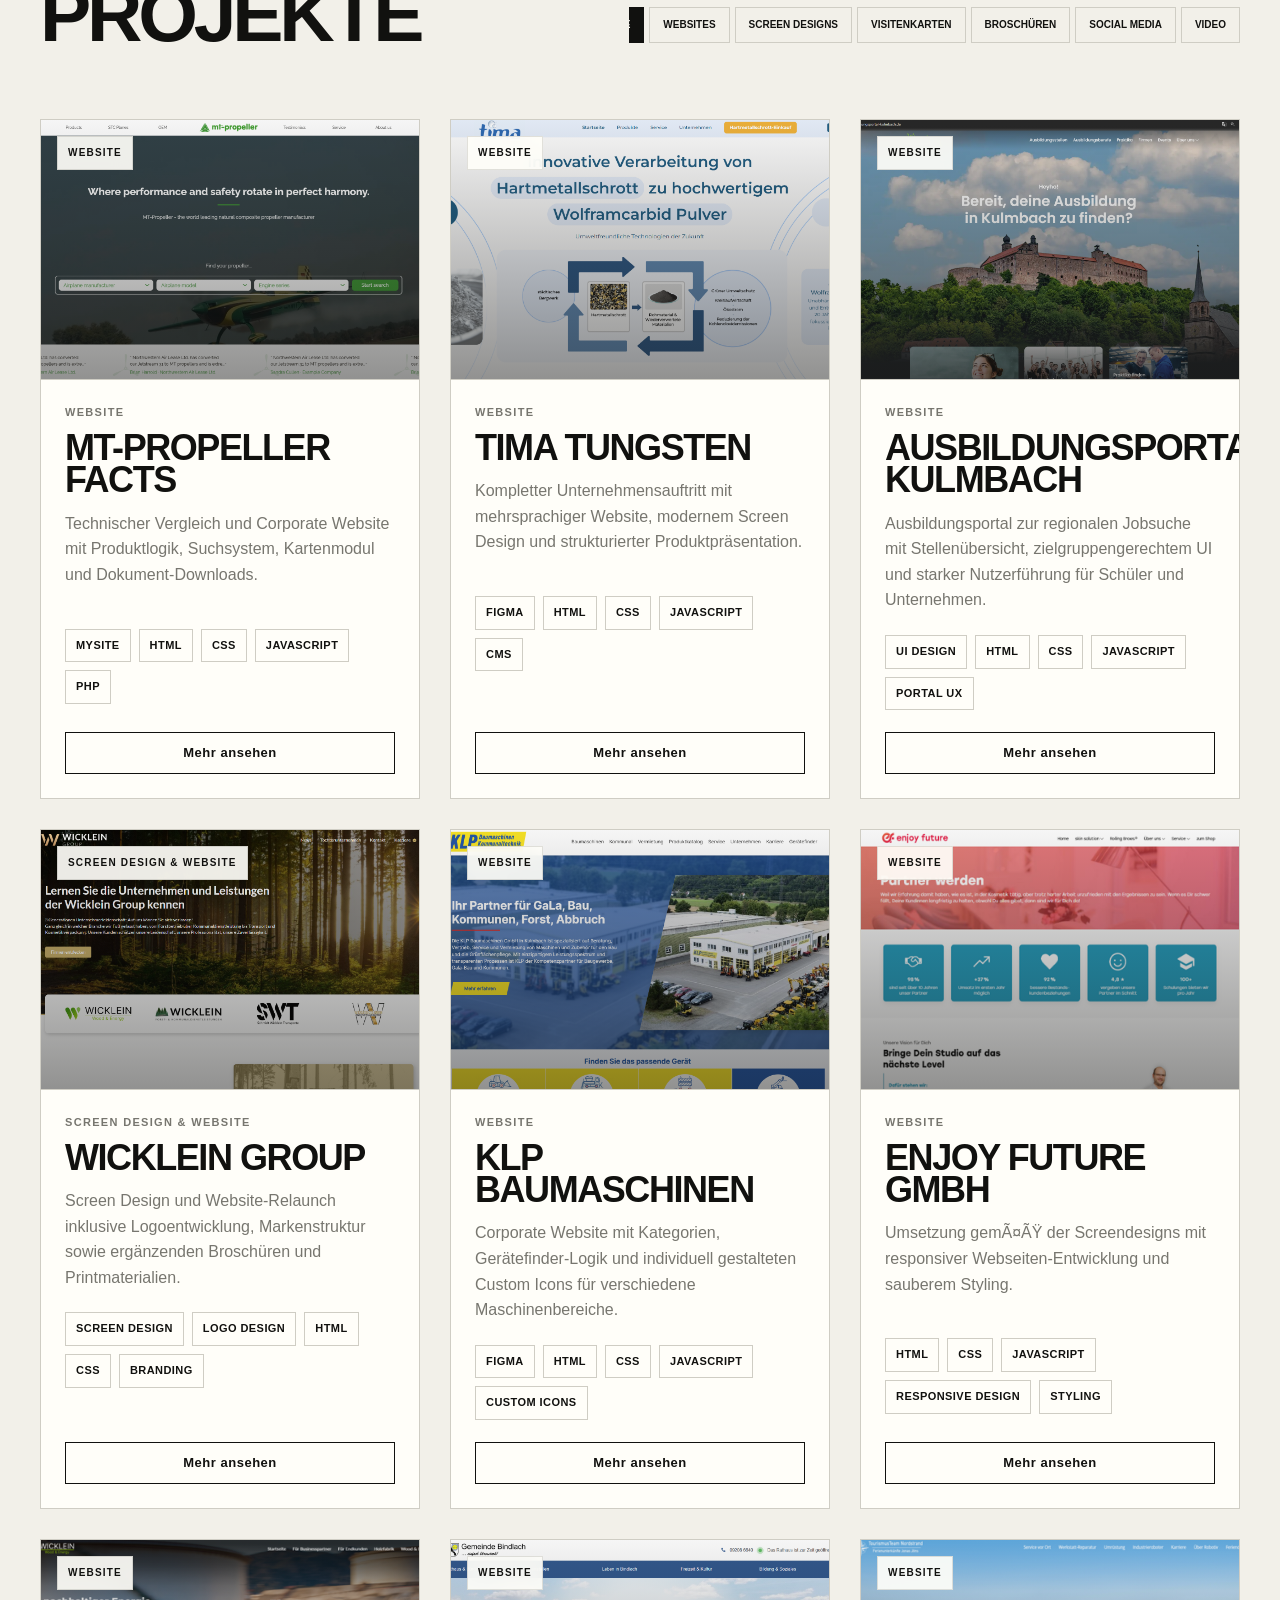
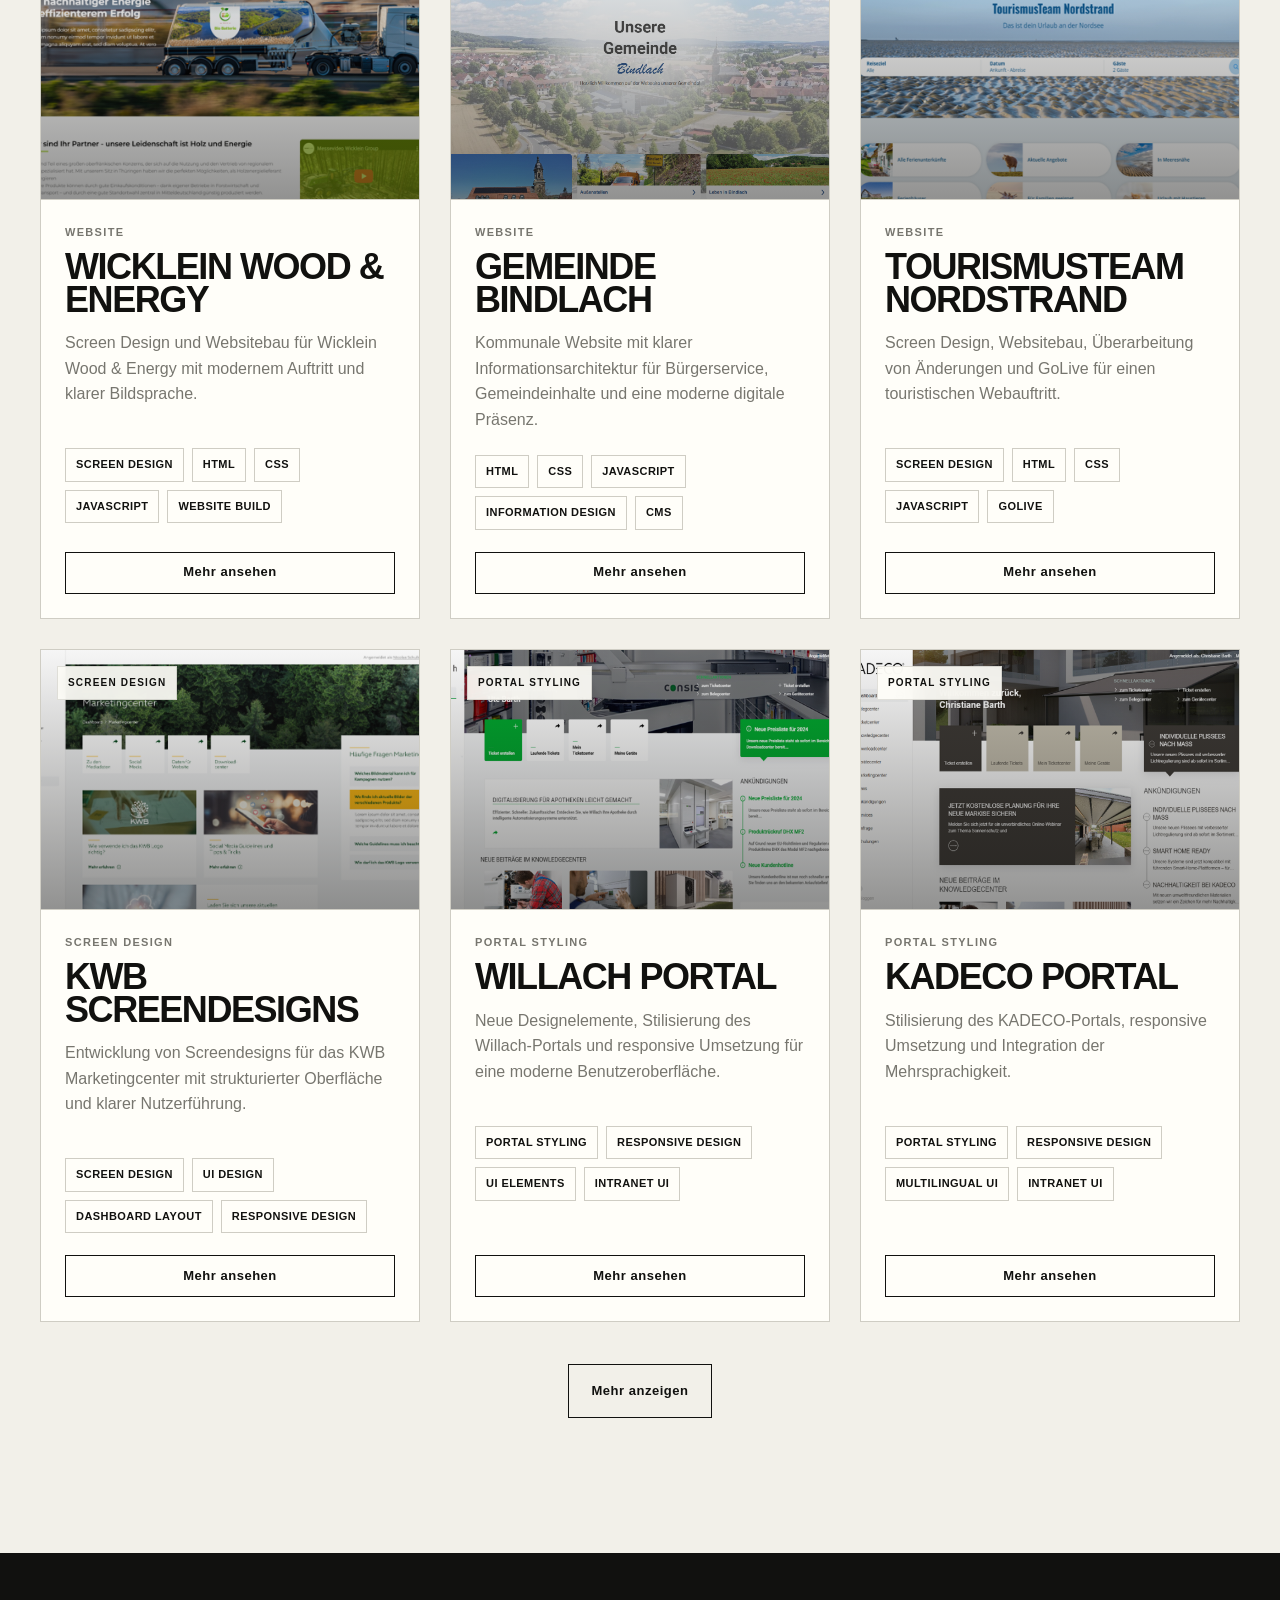
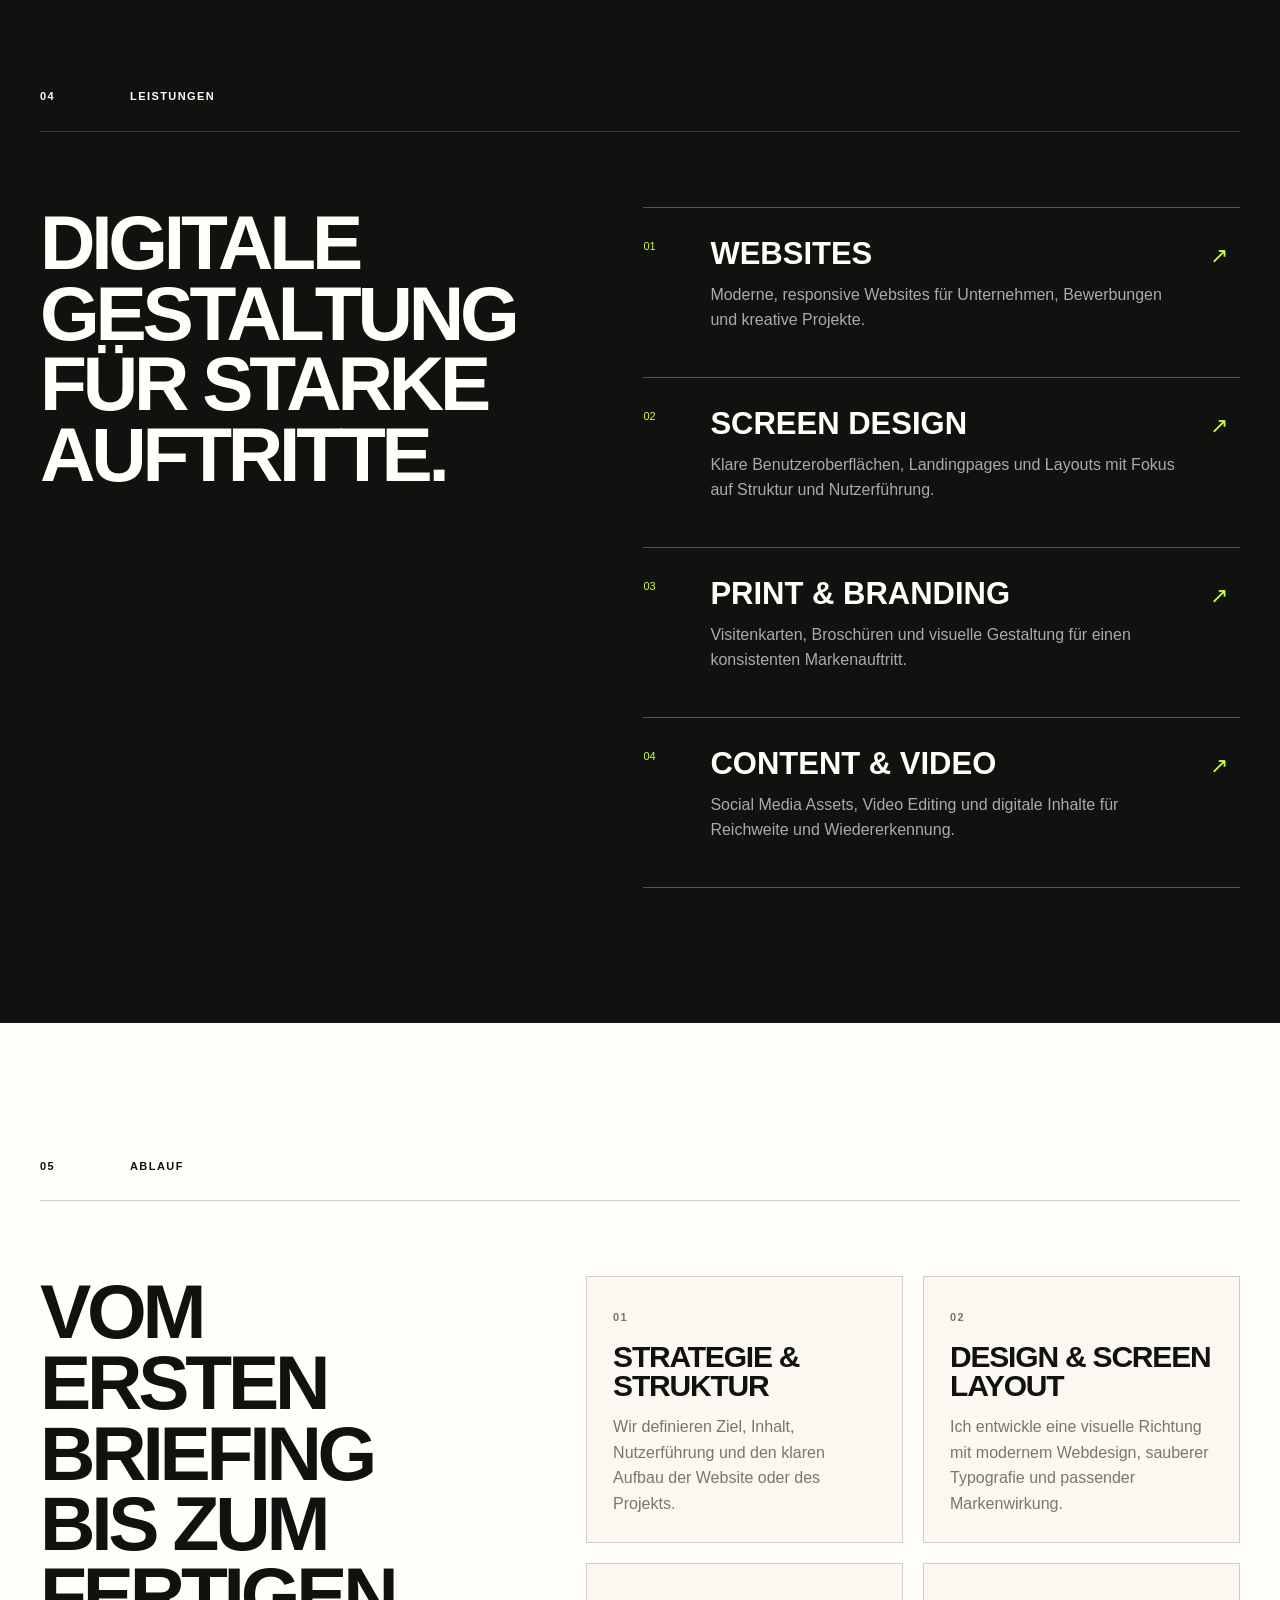
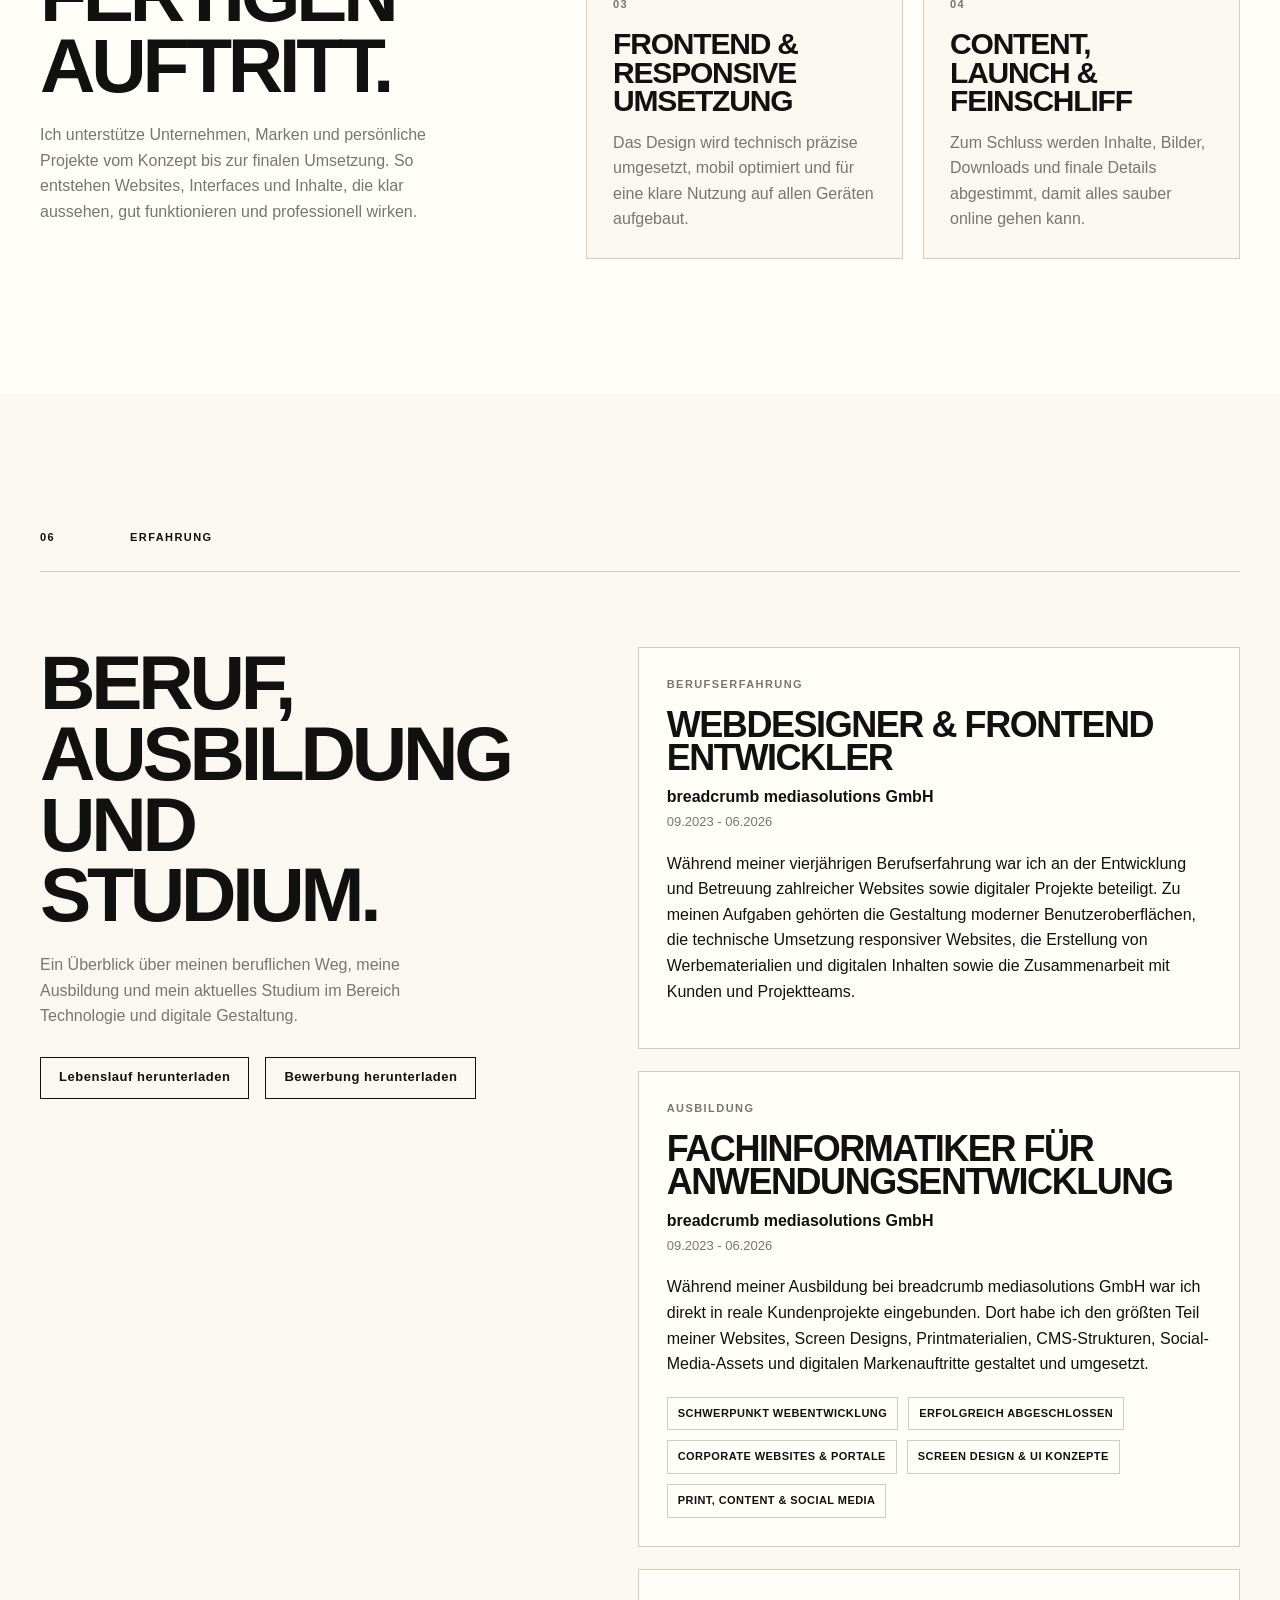
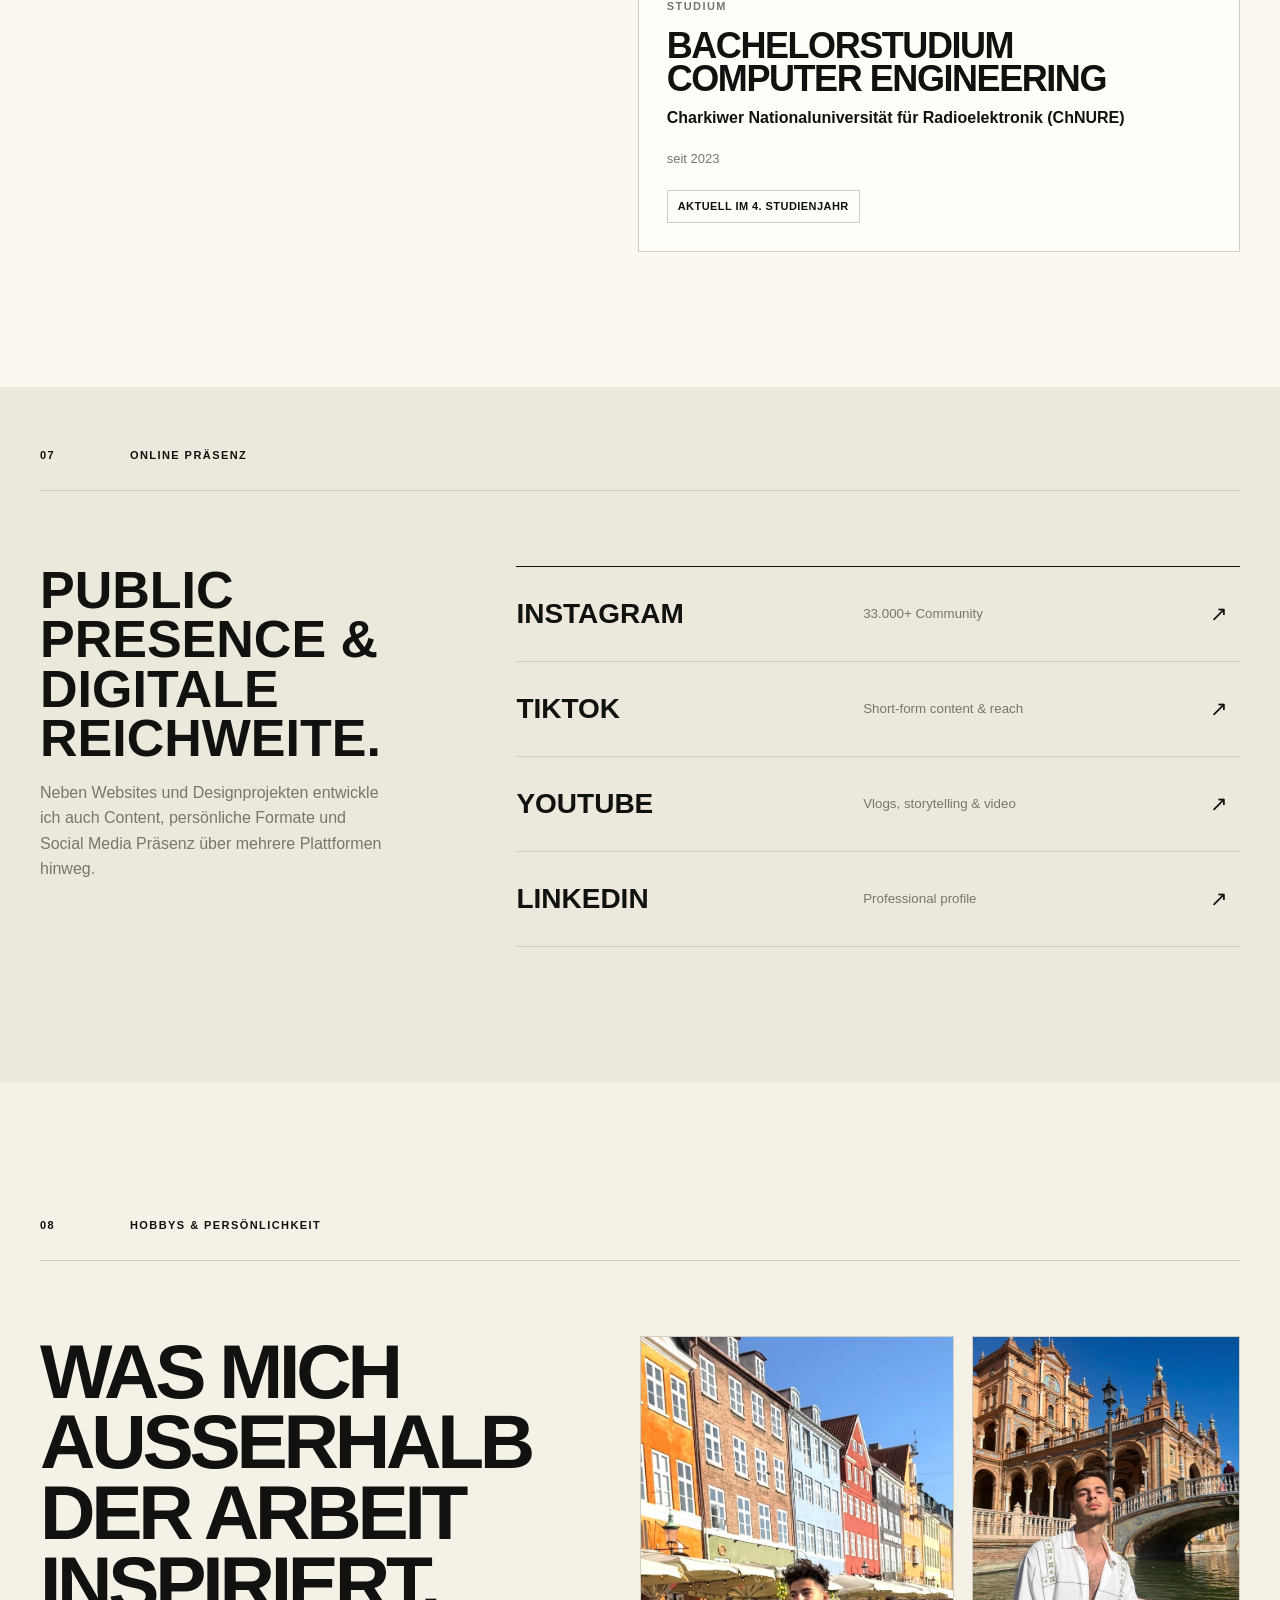
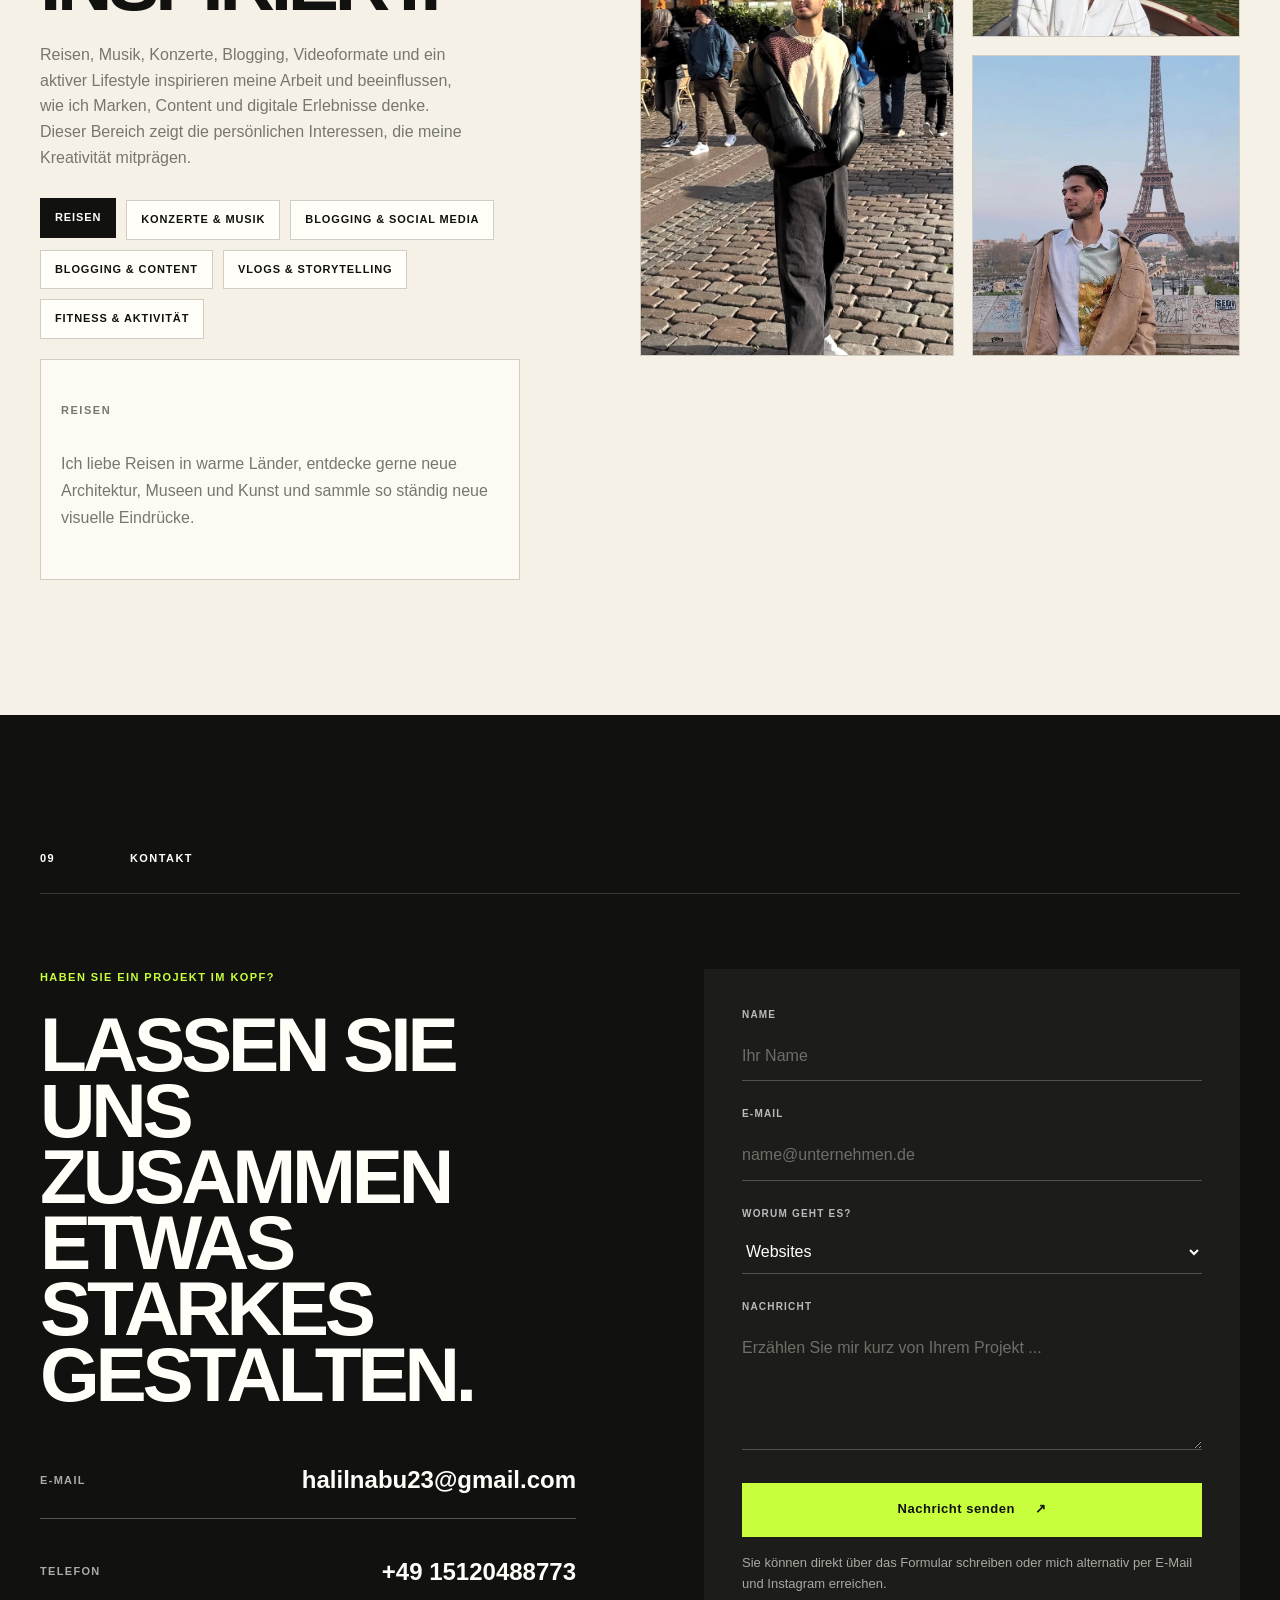
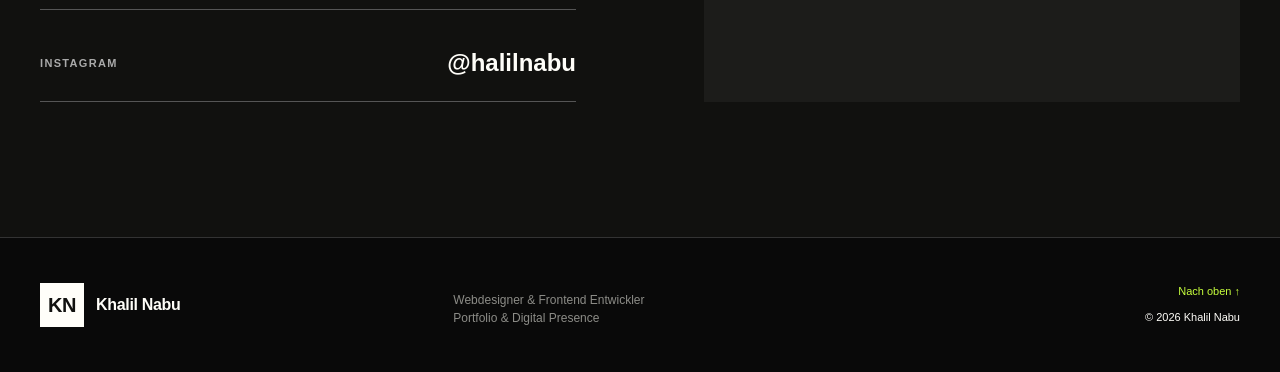
==== commit 96cab0c7: "Update index.html" ====
--- a/index.html
+++ b/index.html
@@ -50,7 +50,7 @@
           "url": "https://halilnabu.com/",
           "image": "https://halilnabu.com/assets/images/hero-portrait.png",
           "email": "mailto:halilnabu23@gmail.com",
-          "telephone": "+49 15124088773",
+          "telephone": "+49 15120488773",
           "jobTitle": "Web Designer & Frontend Developer",
           "description": "Khalil Nabu is a web designer, frontend developer and UI/UX designer focused on modern websites, responsive design, branding, screen design and digital content.",
           "knowsLanguage": [
@@ -421,7 +421,7 @@
             <h2 data-i18n="contact.title">Lassen Sie uns zusammen etwas Starkes gestalten.</h2>
             <div class="contact-methods">
               <a class="contact-method" href="mailto:halilnabu23@gmail.com"><span data-i18n="contact.emailLabel">E-Mail</span><strong>halilnabu23@gmail.com</strong></a>
-              <a class="contact-method" href="tel:+4915124088773"><span data-i18n="contact.phoneLabel">Telefon</span><strong>+49 15124088773</strong></a>
+              <a class="contact-method" href="tel:+4915120488773"><span data-i18n="contact.phoneLabel">Telefon</span><strong>+49 15120488773</strong></a>
               <a class="contact-method" href="https://www.instagram.com/halilnabu/?hl=de" target="_blank" rel="noreferrer"><span data-i18n="contact.instagramLabel">Instagram</span><strong>@halilnabu</strong></a>
             </div>
           </div>
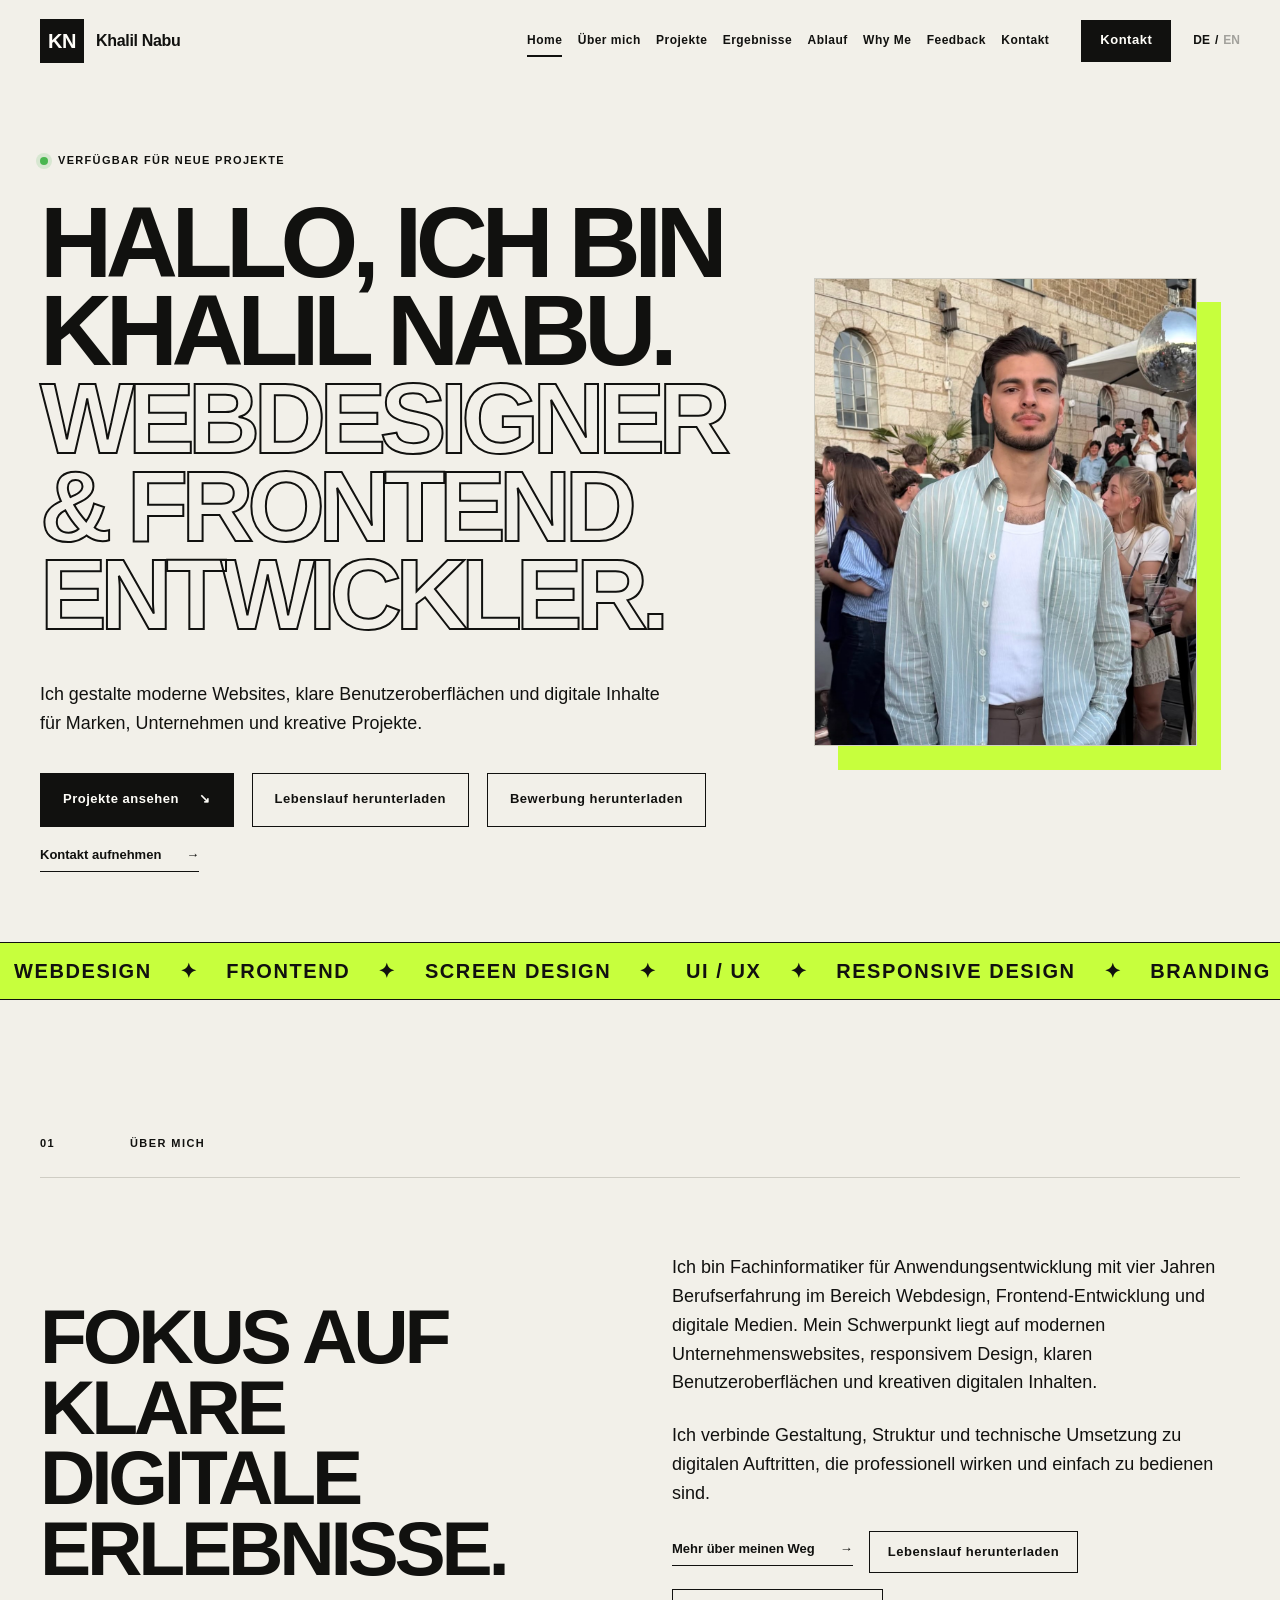
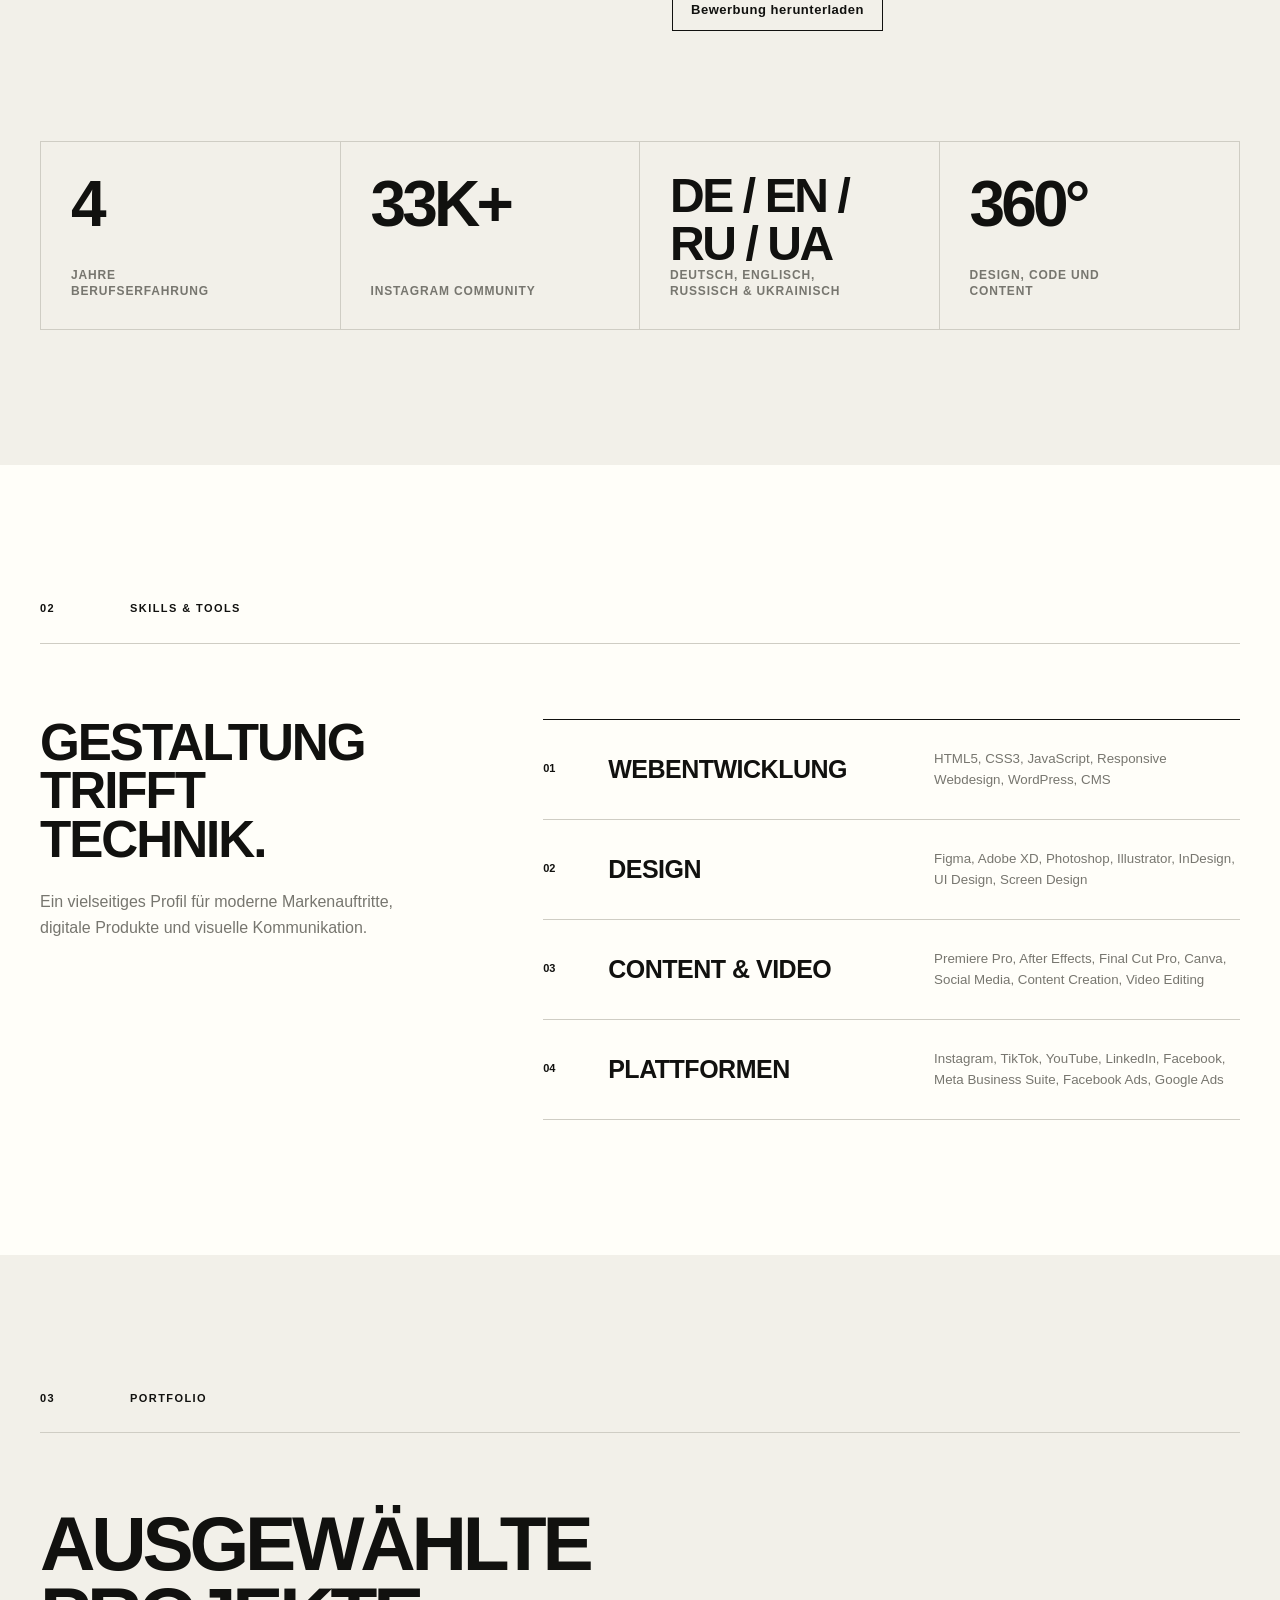
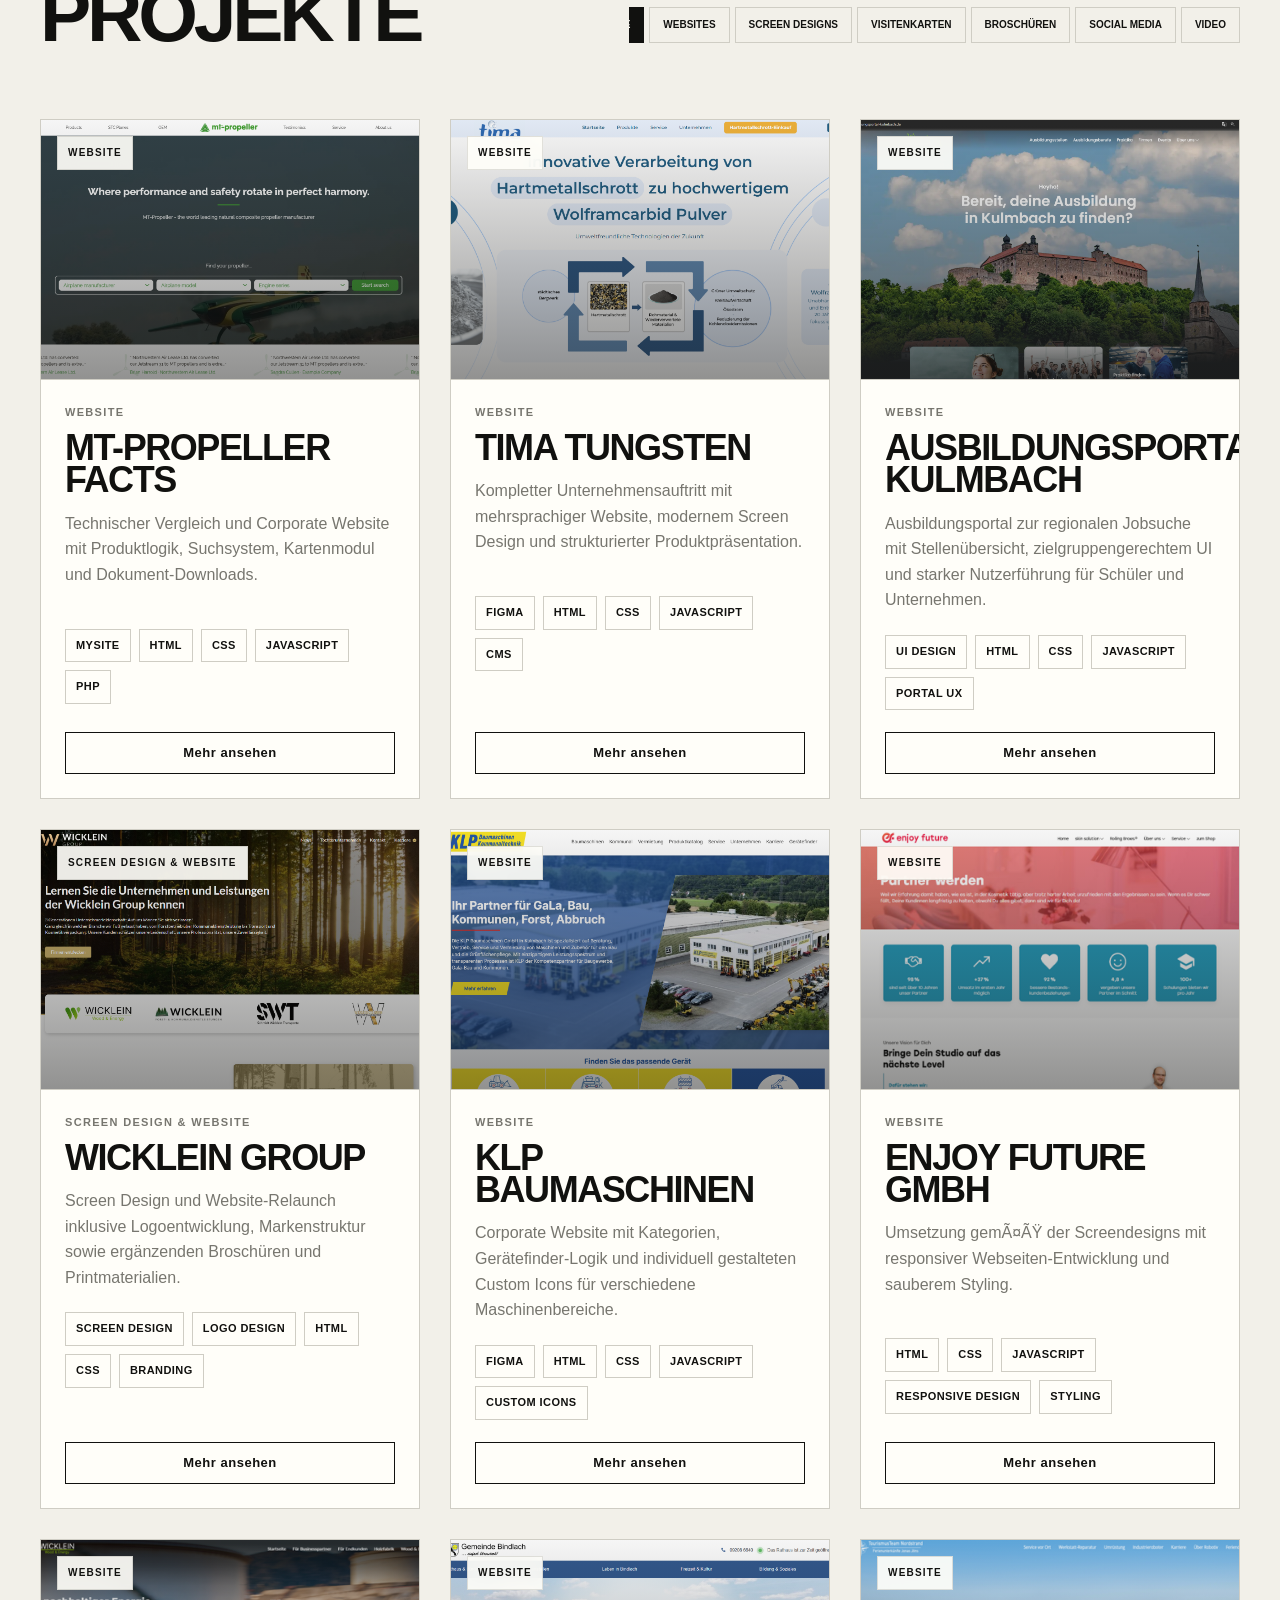
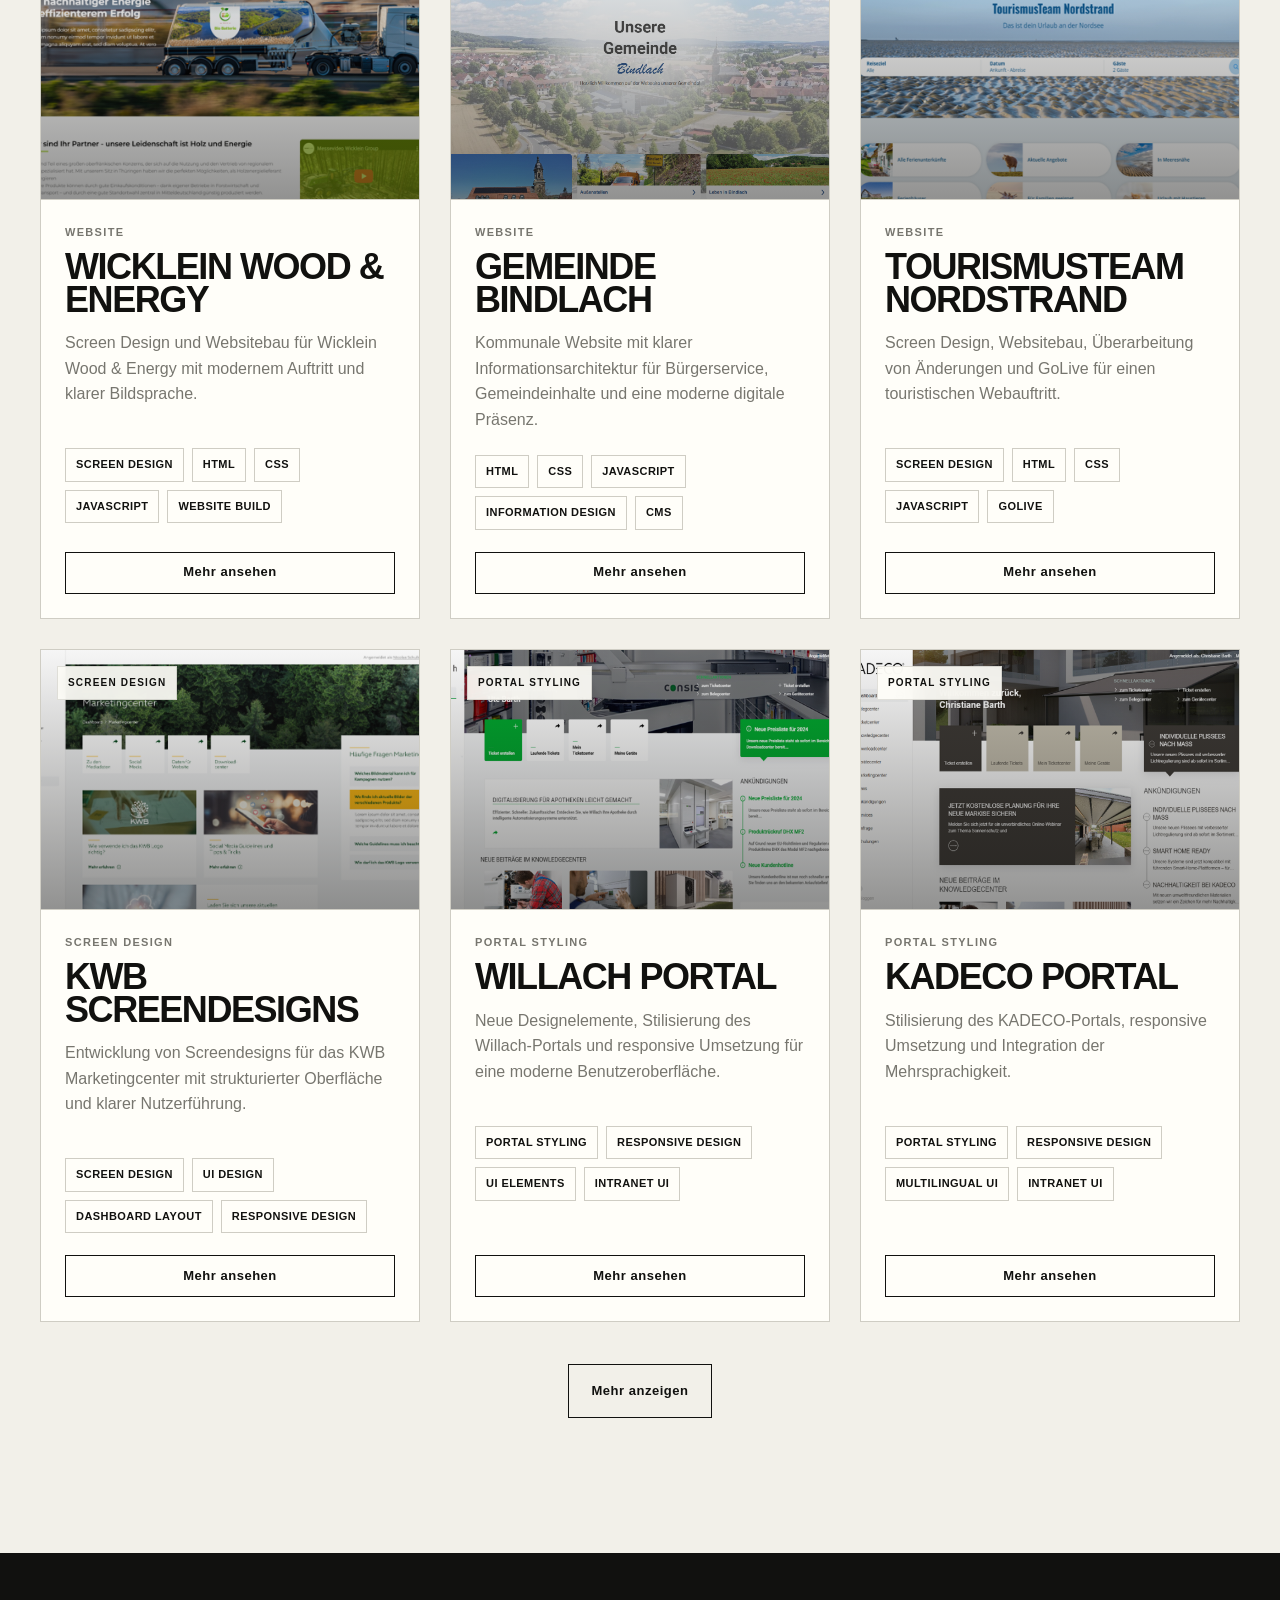
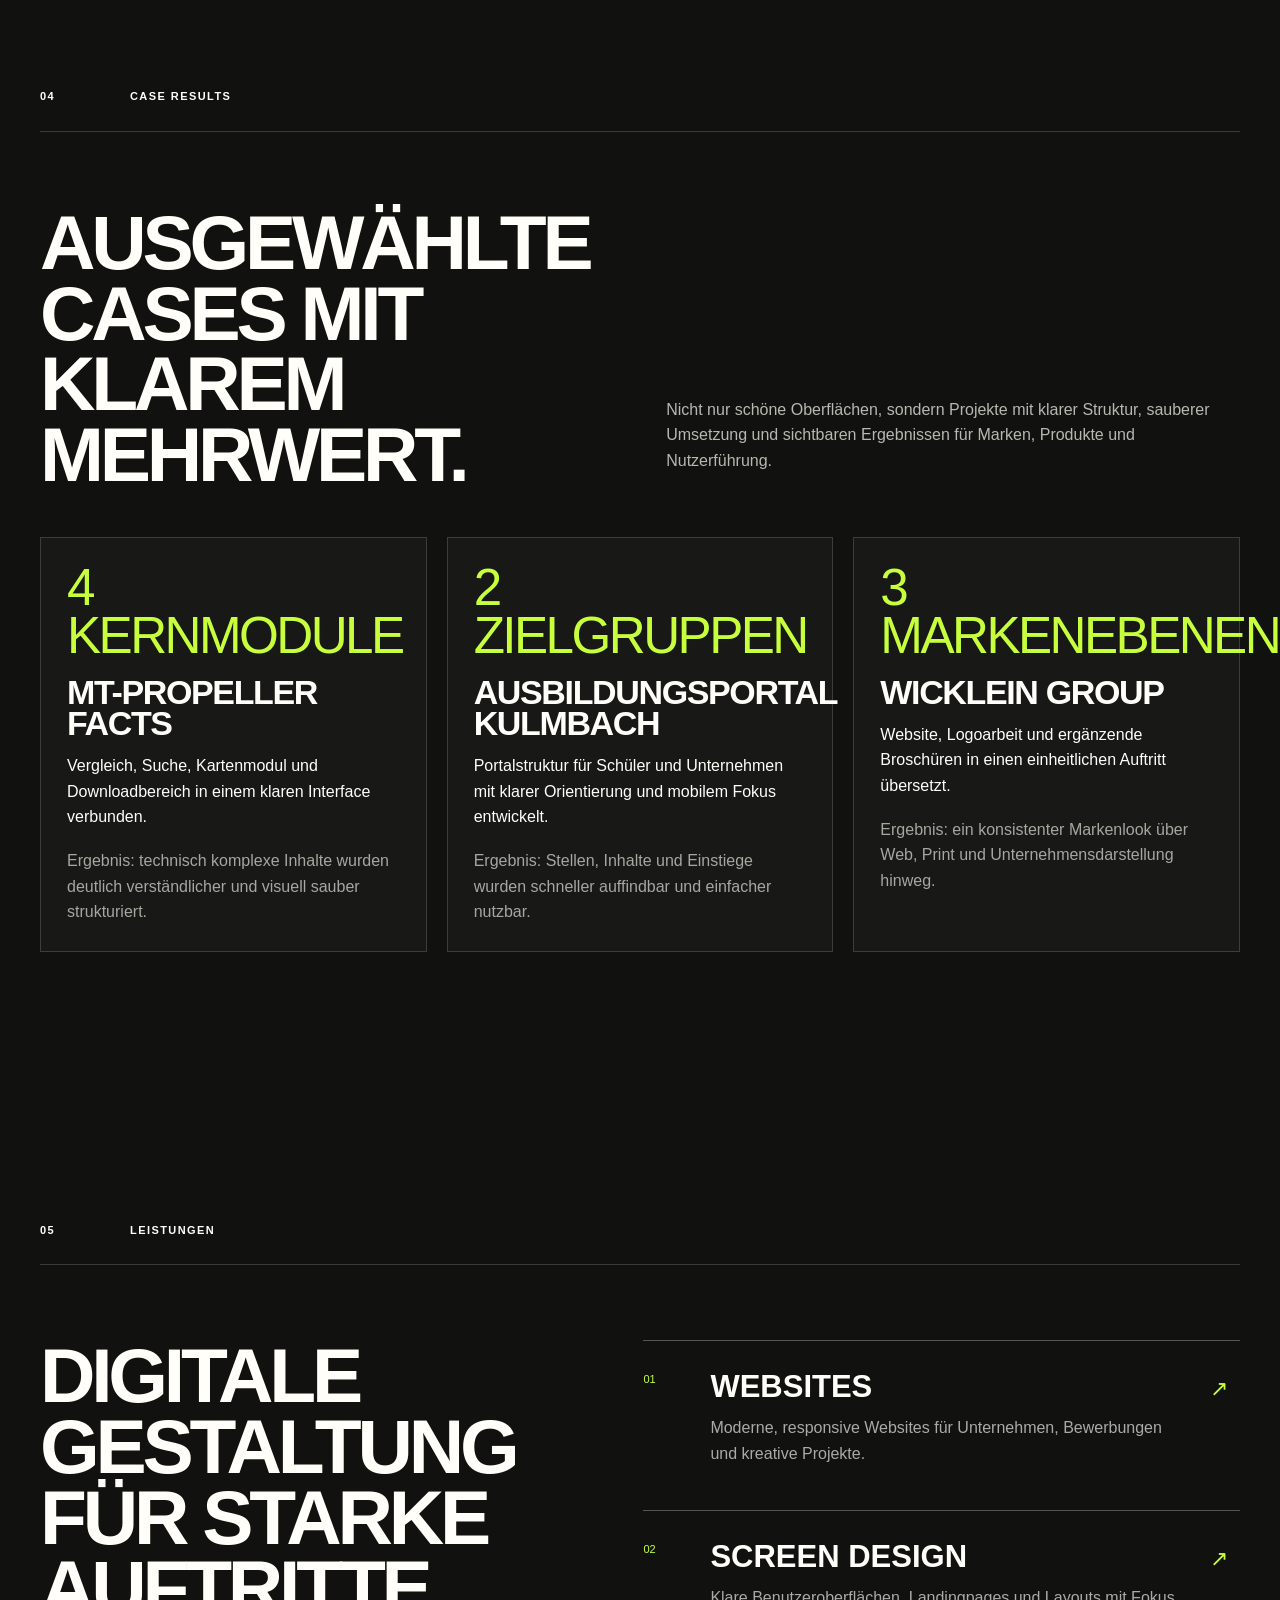
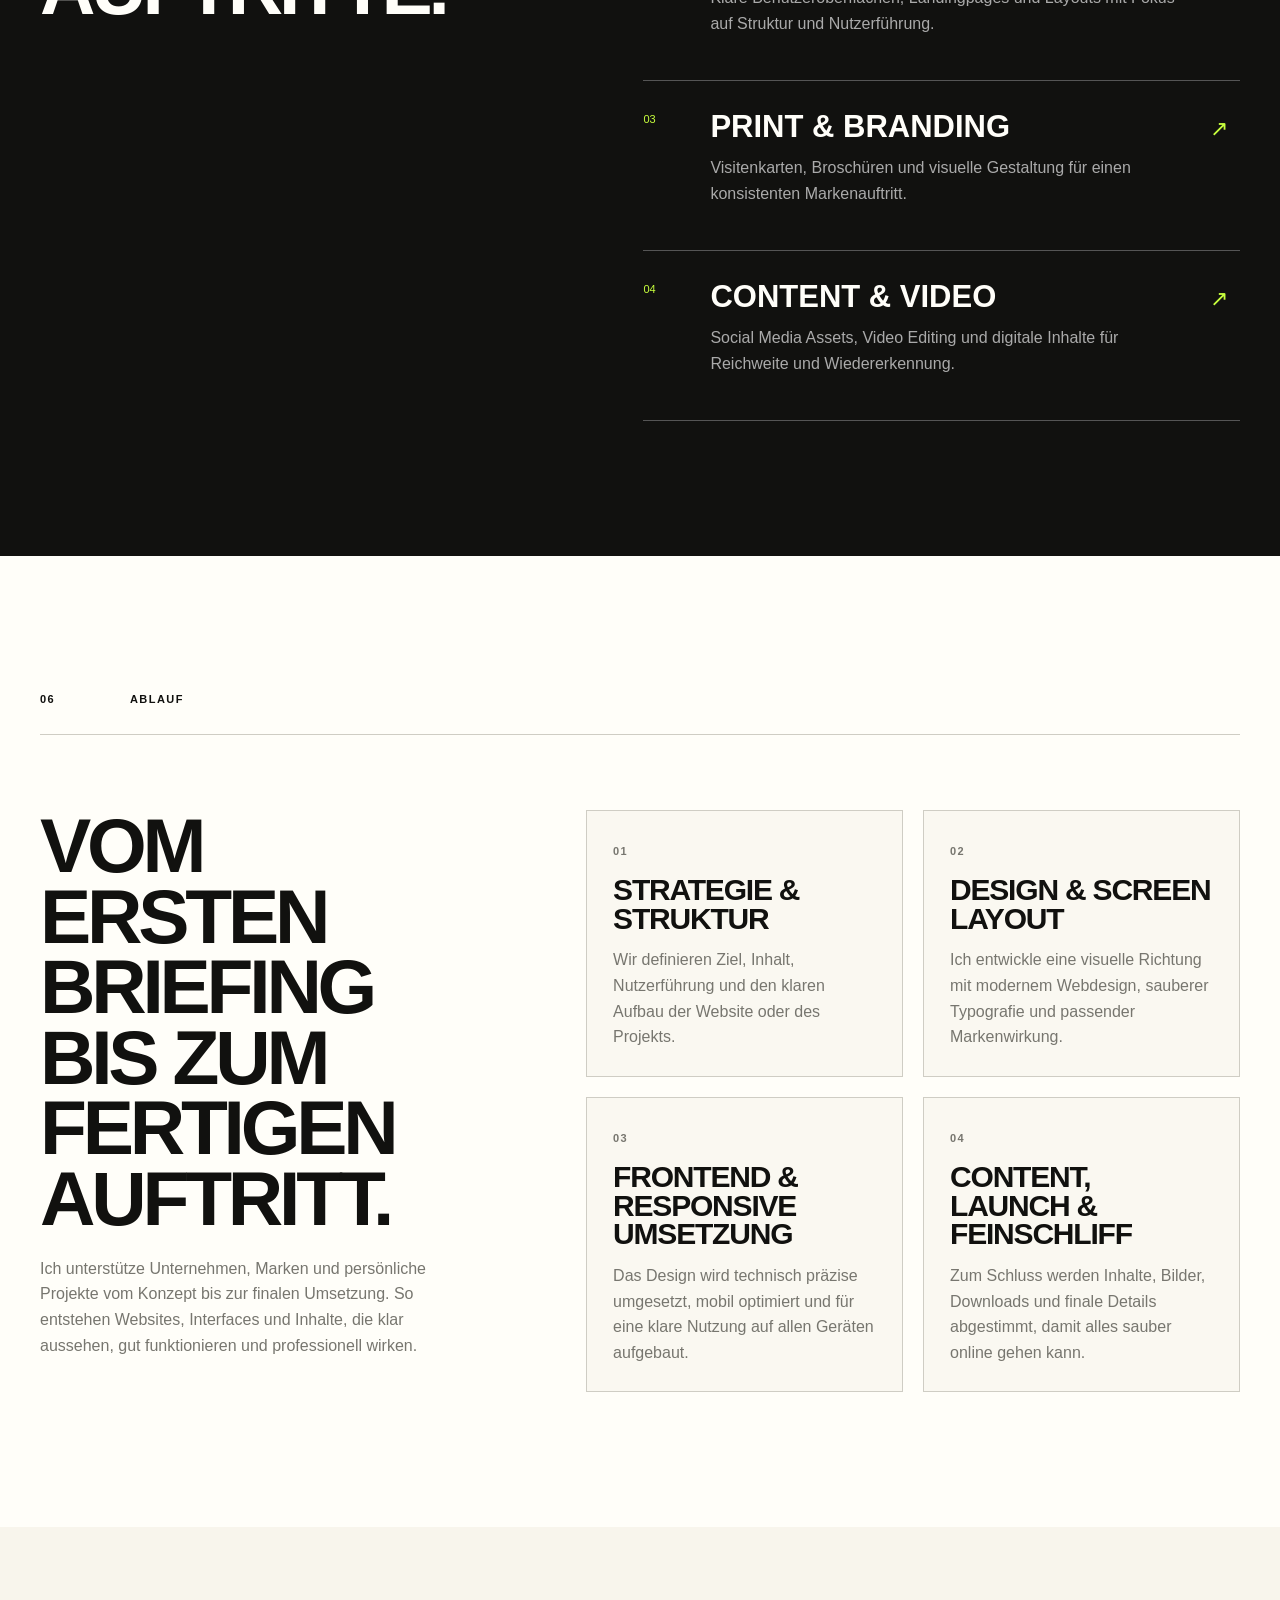
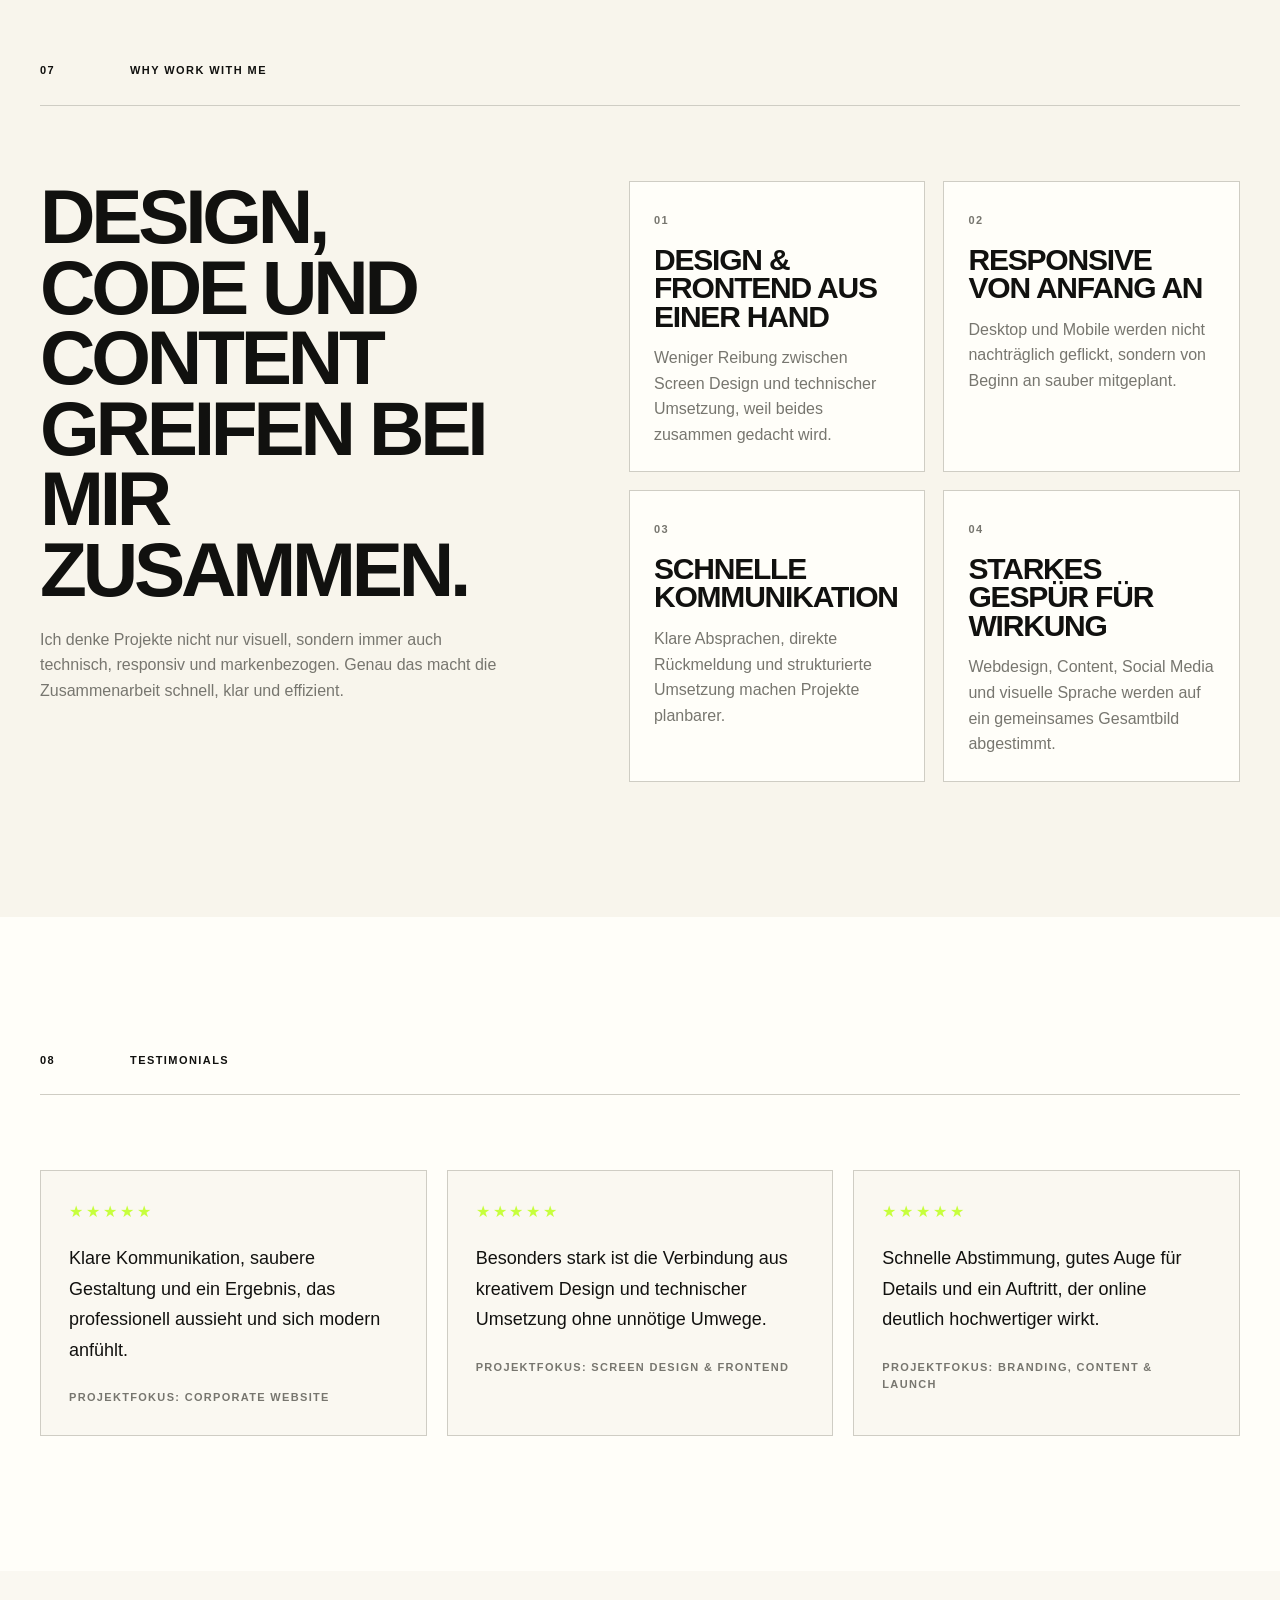
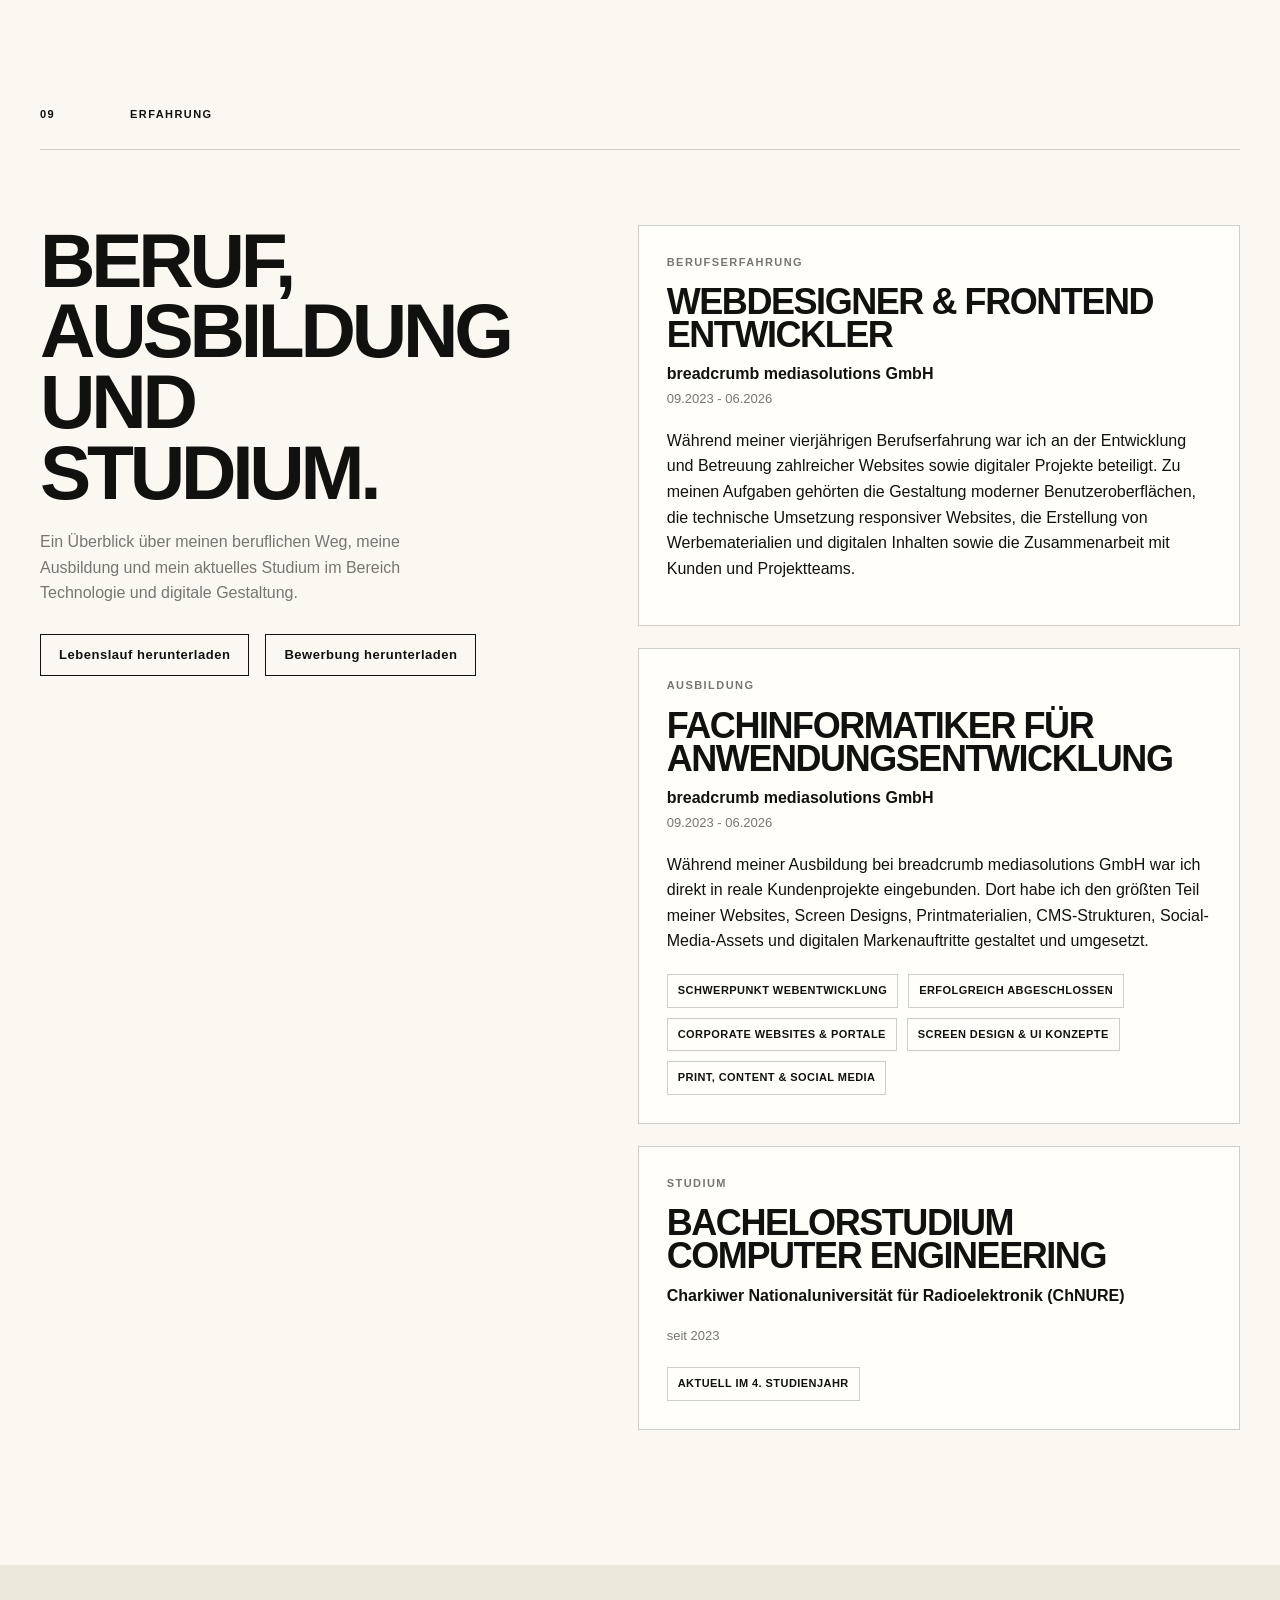
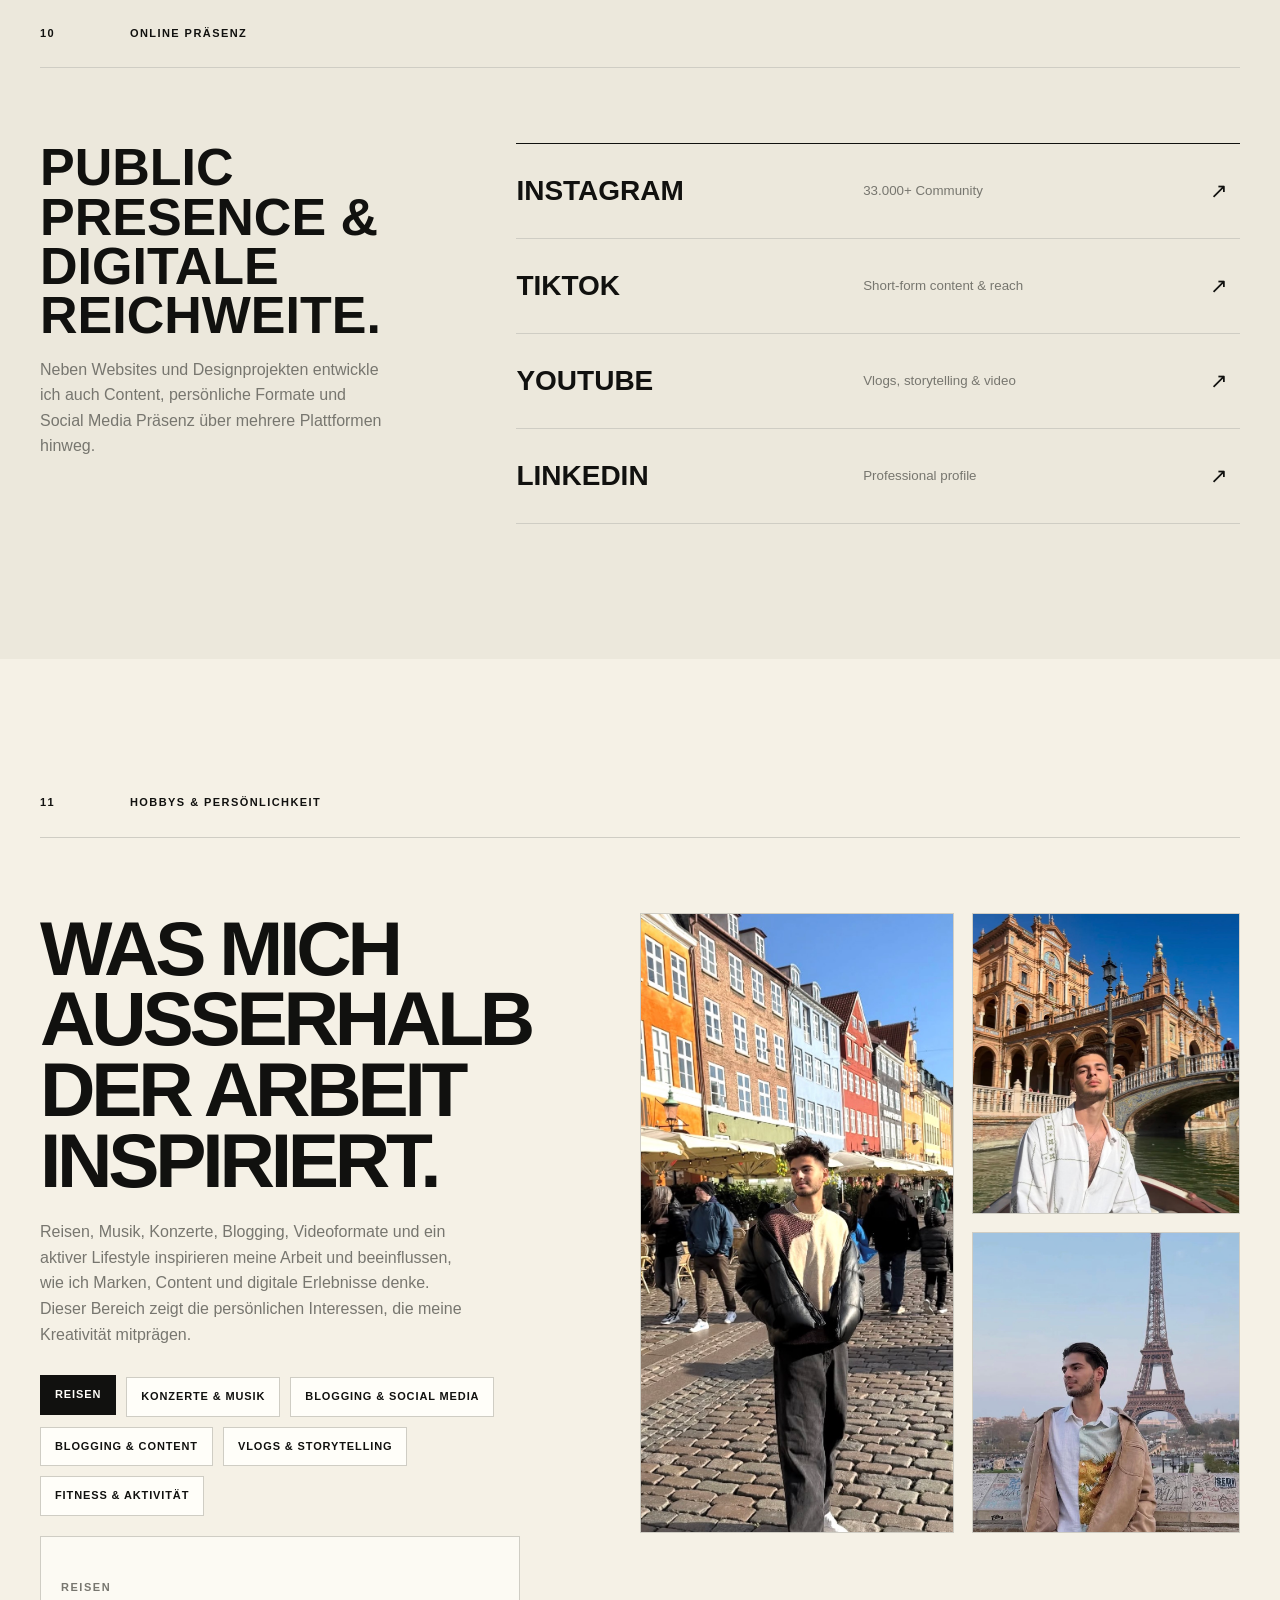
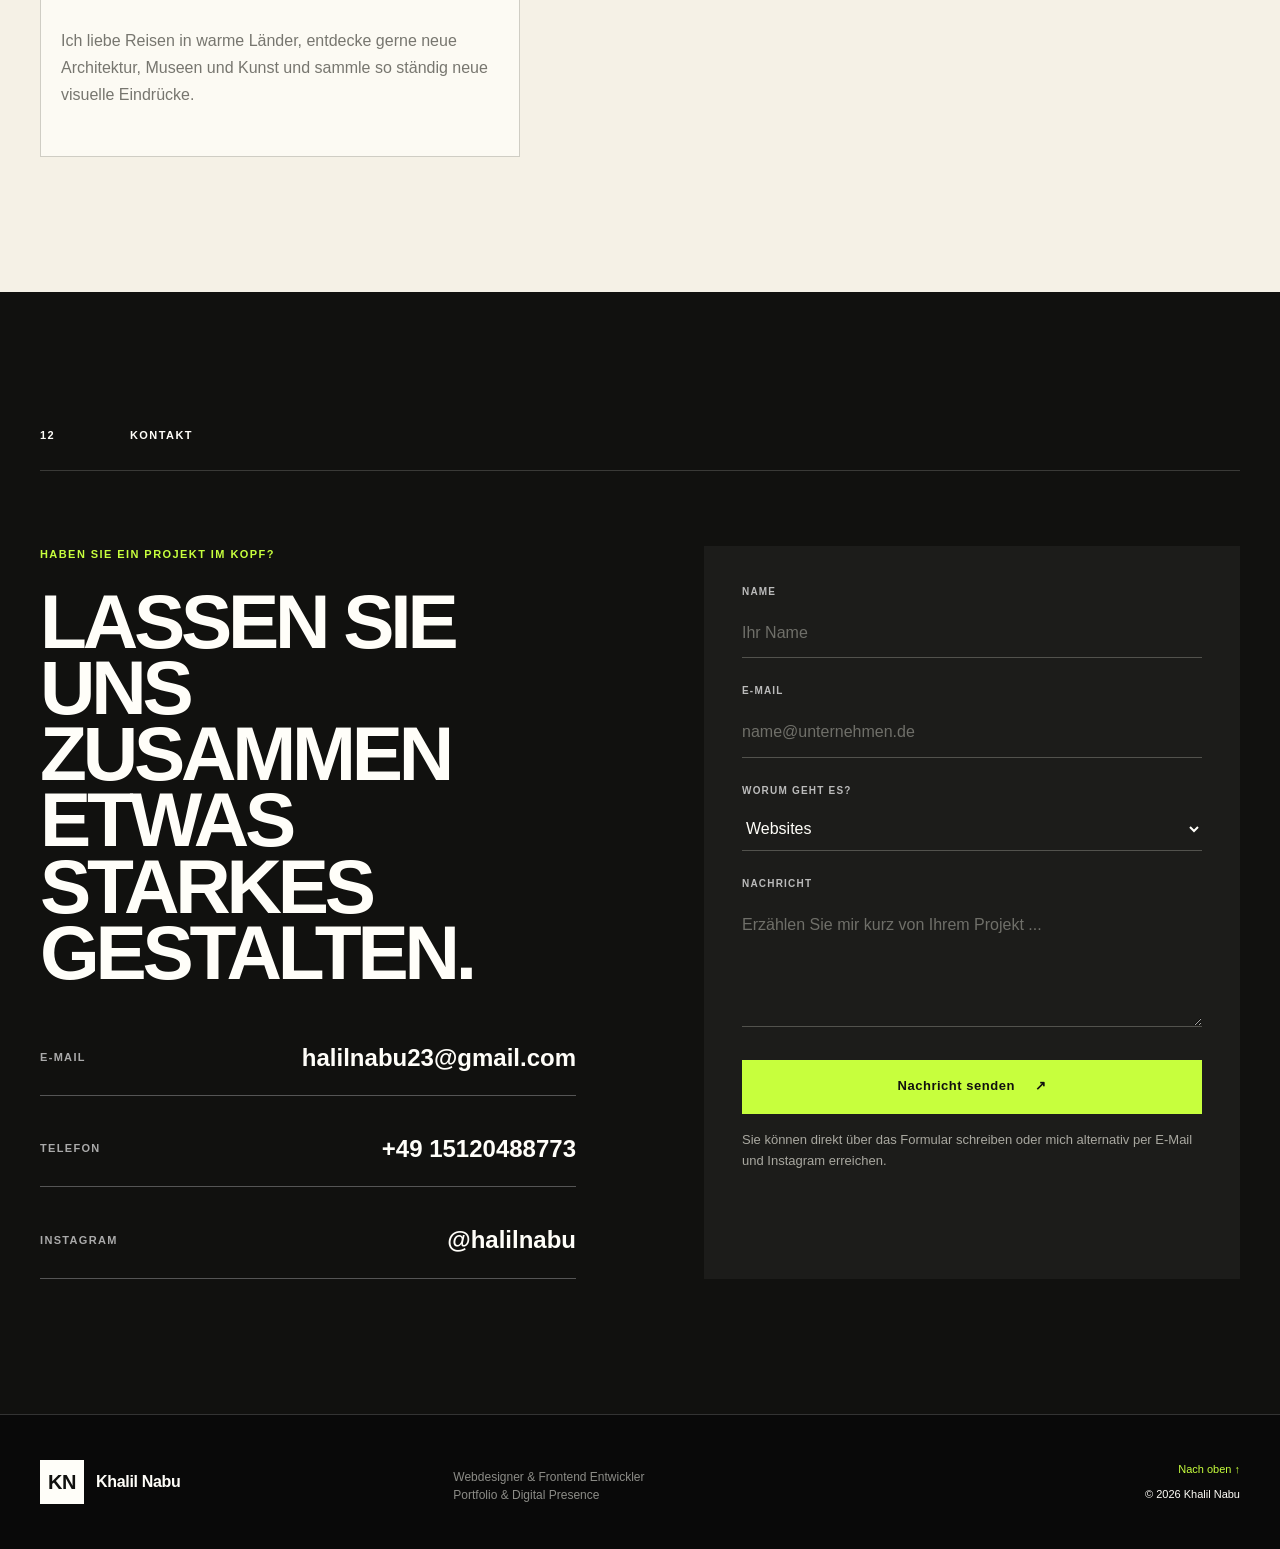
==== commit 5d865cd9: "ааа" ====
--- a/index.html
+++ b/index.html
@@ -129,8 +129,11 @@
         <a href="#home" data-i18n="header.navHome">Home</a>
         <a href="#about" data-i18n="header.navAbout">Über mich</a>
         <a href="#projects" data-i18n="header.navProjects">Projekte</a>
-        <a href="#services" data-i18n="header.navServices">Leistungen</a>
-        <a href="#experience" data-i18n="header.navExperience">Erfahrung</a>
+        <a href="#results" data-i18n="header.navResults">Ergebnisse</a>
+        <a href="#process" data-i18n="header.navProcess">Ablauf</a>
+        <a href="#why-work-with-me" data-i18n="header.navWhy">Why Me</a>
+        <a href="#testimonials" data-i18n="header.navTestimonials">Testimonials</a>
+        <a href="#contact" data-i18n="header.navContact">Kontakt</a>
       </nav>
 
       <div class="header-actions">
@@ -253,10 +256,43 @@
       </div>
     </section>
 
-    <section class="section services" id="services">
+    <section class="section results" id="results">
       <div class="shell">
         <div class="section-heading light reveal">
           <p class="section-number">04</p>
+          <p class="section-kicker" data-i18n="results.kicker">Case Results</p>
+        </div>
+        <div class="results-intro reveal">
+          <h2 class="display-title" data-i18n="results.title">Ausgewählte Cases mit klarem Mehrwert.</h2>
+          <p data-i18n="results.copy">Nicht nur schöne Oberflächen, sondern Projekte mit klarer Struktur, sauberer Umsetzung und sichtbaren Ergebnissen für Marken, Produkte und Nutzerführung.</p>
+        </div>
+        <div class="results-grid reveal reveal-delay-1">
+          <article class="result-card">
+            <p class="result-metric" data-i18n="results.card1Metric">4 Kernmodule</p>
+            <h3 data-i18n="results.card1Title">MT-Propeller Facts</h3>
+            <p class="result-role" data-i18n="results.card1Role">Vergleich, Suche, Kartenmodul und Downloadbereich in einem klaren Interface verbunden.</p>
+            <p class="result-outcome" data-i18n="results.card1Outcome">Ergebnis: technisch komplexe Inhalte wurden deutlich verständlicher und visuell sauber strukturiert.</p>
+          </article>
+          <article class="result-card">
+            <p class="result-metric" data-i18n="results.card2Metric">2 Zielgruppen</p>
+            <h3 data-i18n="results.card2Title">Ausbildungsportal Kulmbach</h3>
+            <p class="result-role" data-i18n="results.card2Role">Portalstruktur für Schüler und Unternehmen mit klarer Orientierung und mobilem Fokus entwickelt.</p>
+            <p class="result-outcome" data-i18n="results.card2Outcome">Ergebnis: Stellen, Inhalte und Einstiege wurden schneller auffindbar und einfacher nutzbar.</p>
+          </article>
+          <article class="result-card">
+            <p class="result-metric" data-i18n="results.card3Metric">3 Markenebenen</p>
+            <h3 data-i18n="results.card3Title">Wicklein Group</h3>
+            <p class="result-role" data-i18n="results.card3Role">Website, Logoarbeit und ergänzende Broschüren in einen einheitlichen Auftritt übersetzt.</p>
+            <p class="result-outcome" data-i18n="results.card3Outcome">Ergebnis: ein konsistenter Markenlook über Web, Print und Unternehmensdarstellung hinweg.</p>
+          </article>
+        </div>
+      </div>
+    </section>
+
+    <section class="section services" id="services">
+      <div class="shell">
+        <div class="section-heading light reveal">
+          <p class="section-number">05</p>
           <p class="section-kicker" data-i18n="services.kicker">Leistungen</p>
         </div>
         <div class="services-layout">
@@ -274,7 +310,7 @@
     <section class="section process" id="process">
       <div class="shell">
         <div class="section-heading reveal">
-          <p class="section-number">05</p>
+          <p class="section-number">06</p>
           <p class="section-kicker" data-i18n="process.kicker">Ablauf</p>
         </div>
         <div class="process-grid">
@@ -308,10 +344,73 @@
       </div>
     </section>
 
+    <section class="section why-work" id="why-work-with-me">
+      <div class="shell">
+        <div class="section-heading reveal">
+          <p class="section-number">07</p>
+          <p class="section-kicker" data-i18n="why.kicker">Why Work With Me</p>
+        </div>
+        <div class="why-grid">
+          <div class="why-copy reveal">
+            <h2 class="display-title" data-i18n="why.title">Design, Code und Content greifen bei mir zusammen.</h2>
+            <p data-i18n="why.copy">Ich denke Projekte nicht nur visuell, sondern immer auch technisch, responsiv und markenbezogen. Genau das macht die Zusammenarbeit schnell, klar und effizient.</p>
+          </div>
+          <div class="why-list reveal reveal-delay-1">
+            <article class="why-card">
+              <span>01</span>
+              <h3 data-i18n="why.item1Title">Design & Frontend aus einer Hand</h3>
+              <p data-i18n="why.item1Copy">Weniger Reibung zwischen Screen Design und technischer Umsetzung, weil beides zusammen gedacht wird.</p>
+            </article>
+            <article class="why-card">
+              <span>02</span>
+              <h3 data-i18n="why.item2Title">Responsive von Anfang an</h3>
+              <p data-i18n="why.item2Copy">Desktop und Mobile werden nicht nachträglich geflickt, sondern von Beginn an sauber mitgeplant.</p>
+            </article>
+            <article class="why-card">
+              <span>03</span>
+              <h3 data-i18n="why.item3Title">Schnelle Kommunikation</h3>
+              <p data-i18n="why.item3Copy">Klare Absprachen, direkte Rückmeldung und strukturierte Umsetzung machen Projekte planbarer.</p>
+            </article>
+            <article class="why-card">
+              <span>04</span>
+              <h3 data-i18n="why.item4Title">Starkes Gespür für Wirkung</h3>
+              <p data-i18n="why.item4Copy">Webdesign, Content, Social Media und visuelle Sprache werden auf ein gemeinsames Gesamtbild abgestimmt.</p>
+            </article>
+          </div>
+        </div>
+      </div>
+    </section>
+
+    <section class="section testimonials" id="testimonials">
+      <div class="shell">
+        <div class="section-heading reveal">
+          <p class="section-number">08</p>
+          <p class="section-kicker" data-i18n="testimonials.kicker">Testimonials</p>
+        </div>
+        <div class="testimonials-grid reveal">
+          <article class="testimonial-card">
+            <p class="testimonial-stars">★★★★★</p>
+            <p class="testimonial-quote" data-i18n="testimonials.quote1">Klare Kommunikation, saubere Gestaltung und ein Ergebnis, das professionell aussieht und sich modern anfühlt.</p>
+            <p class="testimonial-meta" data-i18n="testimonials.meta1">Projektfokus: Corporate Website</p>
+          </article>
+          <article class="testimonial-card">
+            <p class="testimonial-stars">★★★★★</p>
+            <p class="testimonial-quote" data-i18n="testimonials.quote2">Besonders stark ist die Verbindung aus kreativem Design und technischer Umsetzung ohne unnötige Umwege.</p>
+            <p class="testimonial-meta" data-i18n="testimonials.meta2">Projektfokus: Screen Design & Frontend</p>
+          </article>
+          <article class="testimonial-card">
+            <p class="testimonial-stars">★★★★★</p>
+            <p class="testimonial-quote" data-i18n="testimonials.quote3">Schnelle Abstimmung, gutes Auge für Details und ein Auftritt, der online deutlich hochwertiger wirkt.</p>
+            <p class="testimonial-meta" data-i18n="testimonials.meta3">Projektfokus: Branding, Content & Launch</p>
+          </article>
+        </div>
+      </div>
+    </section>
+
     <section class="section experience" id="experience">
       <div class="shell">
         <div class="section-heading reveal">
-          <p class="section-number">06</p>
+          <p class="section-number">09</p>
           <p class="section-kicker" data-i18n="experience.kicker">Erfahrung</p>
         </div>
         <div class="experience-grid">
@@ -364,7 +463,7 @@
     <section class="section presence" id="presence">
       <div class="shell">
         <div class="section-heading reveal">
-          <p class="section-number">07</p>
+          <p class="section-number">10</p>
           <p class="section-kicker" data-i18n="presence.kicker">Online Präsenz</p>
         </div>
         <div class="presence-grid">
@@ -385,7 +484,7 @@
     <section class="section lifestyle" id="lifestyle">
       <div class="shell">
         <div class="section-heading reveal">
-          <p class="section-number">08</p>
+          <p class="section-number">11</p>
           <p class="section-kicker" data-i18n="lifestyle.kicker">Beyond Design</p>
         </div>
         <div class="lifestyle-grid">
@@ -412,7 +511,7 @@
     <section class="section contact" id="contact">
       <div class="shell">
         <div class="section-heading light reveal">
-          <p class="section-number">09</p>
+          <p class="section-number">12</p>
           <p class="section-kicker" data-i18n="contact.kicker">Kontakt</p>
         </div>
         <div class="contact-grid">
--- a/css/style.css
+++ b/css/style.css
@@ -31,8 +31,8 @@
 .brand { display: inline-flex; align-items: center; gap: 12px; font-weight: 700; letter-spacing: -.02em; }
 .brand-mark { width: 44px; height: 44px; display: grid; place-items: center; background: var(--ink); color: var(--white); font-family: var(--display); font-size: 20px; font-weight: 900; line-height: 1; }
 .brand-name { white-space: nowrap; }
-.site-nav { display: flex; align-items: center; gap: clamp(18px, 2vw, 34px); margin-left: auto; }
-.site-nav a { position: relative; font-size: 13px; font-weight: 700; letter-spacing: .04em; }
+.site-nav { display: flex; align-items: center; gap: clamp(12px, 1.2vw, 22px); margin-left: auto; }
+.site-nav a { position: relative; font-size: 12px; font-weight: 700; letter-spacing: .04em; white-space: nowrap; }
 .site-nav a::after { content: ""; position: absolute; inset: auto 0 -7px; height: 2px; background: var(--ink); transform: scaleX(0); transform-origin: right; transition: transform .25s; }
 .site-nav a:hover::after, .site-nav a.is-active::after { transform: scaleX(1); transform-origin: left; }
 .header-actions { display: flex; align-items: center; gap: 22px; }
@@ -131,6 +131,16 @@
 .project-card-empty .project-card-body { justify-content: center; }
 .project-tools span, .experience-tags li { padding: 7px 10px; border: 1px solid var(--line); font-size: 11px; font-weight: 800; letter-spacing: .04em; text-transform: uppercase; list-style: none; }
 
+.results { background: var(--ink); color: var(--white); }
+.results-intro { display: grid; grid-template-columns: .95fr 1.05fr; gap: 6vw; align-items: end; margin-bottom: 48px; }
+.results-intro p { max-width: 560px; color: #b8b8b1; }
+.results-grid { display: grid; grid-template-columns: repeat(3, minmax(0, 1fr)); gap: 20px; }
+.result-card { min-height: 100%; padding: 26px; border: 1px solid #3d3d39; background: rgba(255,255,255,.03); }
+.result-metric { margin: 0 0 18px; color: var(--accent); font-family: var(--display); font-size: clamp(34px, 4vw, 56px); line-height: .92; letter-spacing: -.05em; text-transform: uppercase; }
+.result-card h3 { margin: 0 0 14px; font-family: var(--display); font-size: 34px; line-height: .92; letter-spacing: -.04em; text-transform: uppercase; }
+.result-role { margin: 0 0 18px; color: var(--white); }
+.result-outcome { margin: 0; color: #a7a7a0; }
+
 .services { background: var(--ink); color: var(--white); }
 .services-layout { display: grid; grid-template-columns: .8fr 1.2fr; gap: 10vw; }
 .service-list { border-top: 1px solid #555; }
@@ -149,6 +159,22 @@
 .process-card span { display: inline-block; margin-bottom: 16px; color: var(--muted); font-size: 11px; font-weight: 900; letter-spacing: .12em; text-transform: uppercase; }
 .process-card h3 { margin: 0 0 14px; font-family: var(--display); font-size: 30px; line-height: .95; letter-spacing: -.04em; text-transform: uppercase; }
 .process-card p { margin: 0; color: var(--muted); }
+
+.why-work { background: #f8f5ec; }
+.why-grid { display: grid; grid-template-columns: .86fr 1.14fr; gap: 10vw; align-items: start; }
+.why-copy p { max-width: 470px; margin: 22px 0 0; color: var(--muted); }
+.why-list { display: grid; grid-template-columns: repeat(2, minmax(0, 1fr)); gap: 18px; }
+.why-card { min-height: 100%; padding: 24px; border: 1px solid var(--line); background: var(--white); }
+.why-card span { display: inline-block; margin-bottom: 16px; color: var(--muted); font-size: 11px; font-weight: 900; letter-spacing: .12em; text-transform: uppercase; }
+.why-card h3 { margin: 0 0 14px; font-family: var(--display); font-size: 30px; line-height: .95; letter-spacing: -.04em; text-transform: uppercase; }
+.why-card p { margin: 0; color: var(--muted); }
+
+.testimonials { background: var(--white); }
+.testimonials-grid { display: grid; grid-template-columns: repeat(3, minmax(0, 1fr)); gap: 20px; }
+.testimonial-card { min-height: 100%; padding: 28px; border: 1px solid var(--line); background: #faf8f1; }
+.testimonial-stars { margin: 0 0 18px; color: var(--accent); letter-spacing: .18em; font-size: 16px; }
+.testimonial-quote { margin: 0 0 24px; font-size: 18px; line-height: 1.7; }
+.testimonial-meta { margin: 0; color: var(--muted); font-size: 11px; font-weight: 900; letter-spacing: .12em; text-transform: uppercase; }
 
 .experience { background: #faf8f1; }
 .experience-grid { display: grid; grid-template-columns: .8fr 1.2fr; gap: 10vw; }
@@ -297,7 +323,9 @@
   .hero-portrait { box-shadow: 16px 16px 0 var(--accent); }
   .section { padding-block: 95px; }
   .section-heading { margin-bottom: 55px; }
-  .about-grid, .skills-grid, .services-layout, .process-grid, .experience-grid, .presence-grid, .lifestyle-grid, .contact-grid { grid-template-columns: 1fr; gap: 60px; }
+  .about-grid, .skills-grid, .results-intro, .services-layout, .process-grid, .why-grid, .experience-grid, .presence-grid, .lifestyle-grid, .contact-grid { grid-template-columns: 1fr; gap: 60px; }
+  .results-grid, .testimonials-grid { grid-template-columns: 1fr; }
+  .why-list { grid-template-columns: 1fr 1fr; }
   .process-list { grid-template-columns: 1fr 1fr; }
   .facts-grid { grid-template-columns: repeat(2, 1fr); }
   .fact:nth-child(2) { border-right: 0; }
@@ -364,10 +392,14 @@
   .project-card h3, .experience-card h3 { font-size: clamp(22px, 7.4vw, 28px); line-height: .95; overflow-wrap: anywhere; }
   .project-card-body { padding: 20px; }
   .project-description { min-height: auto; }
+  .result-card, .testimonial-card, .why-card { padding: 22px 18px; }
+  .result-card h3, .why-card h3 { font-size: clamp(24px, 7vw, 30px); }
+  .testimonial-quote { font-size: 16px; }
   .experience-card { padding: 22px 18px; }
   .experience-card p { overflow-wrap: anywhere; }
   .service-list article { grid-template-columns: 30px 1fr; }
   .service-list article > i { display: none; }
+  .why-list { grid-template-columns: 1fr; }
   .process-list { grid-template-columns: 1fr; }
   .process-card { padding: 22px 18px; }
   .process-card h3 { font-size: clamp(24px, 7vw, 30px); }
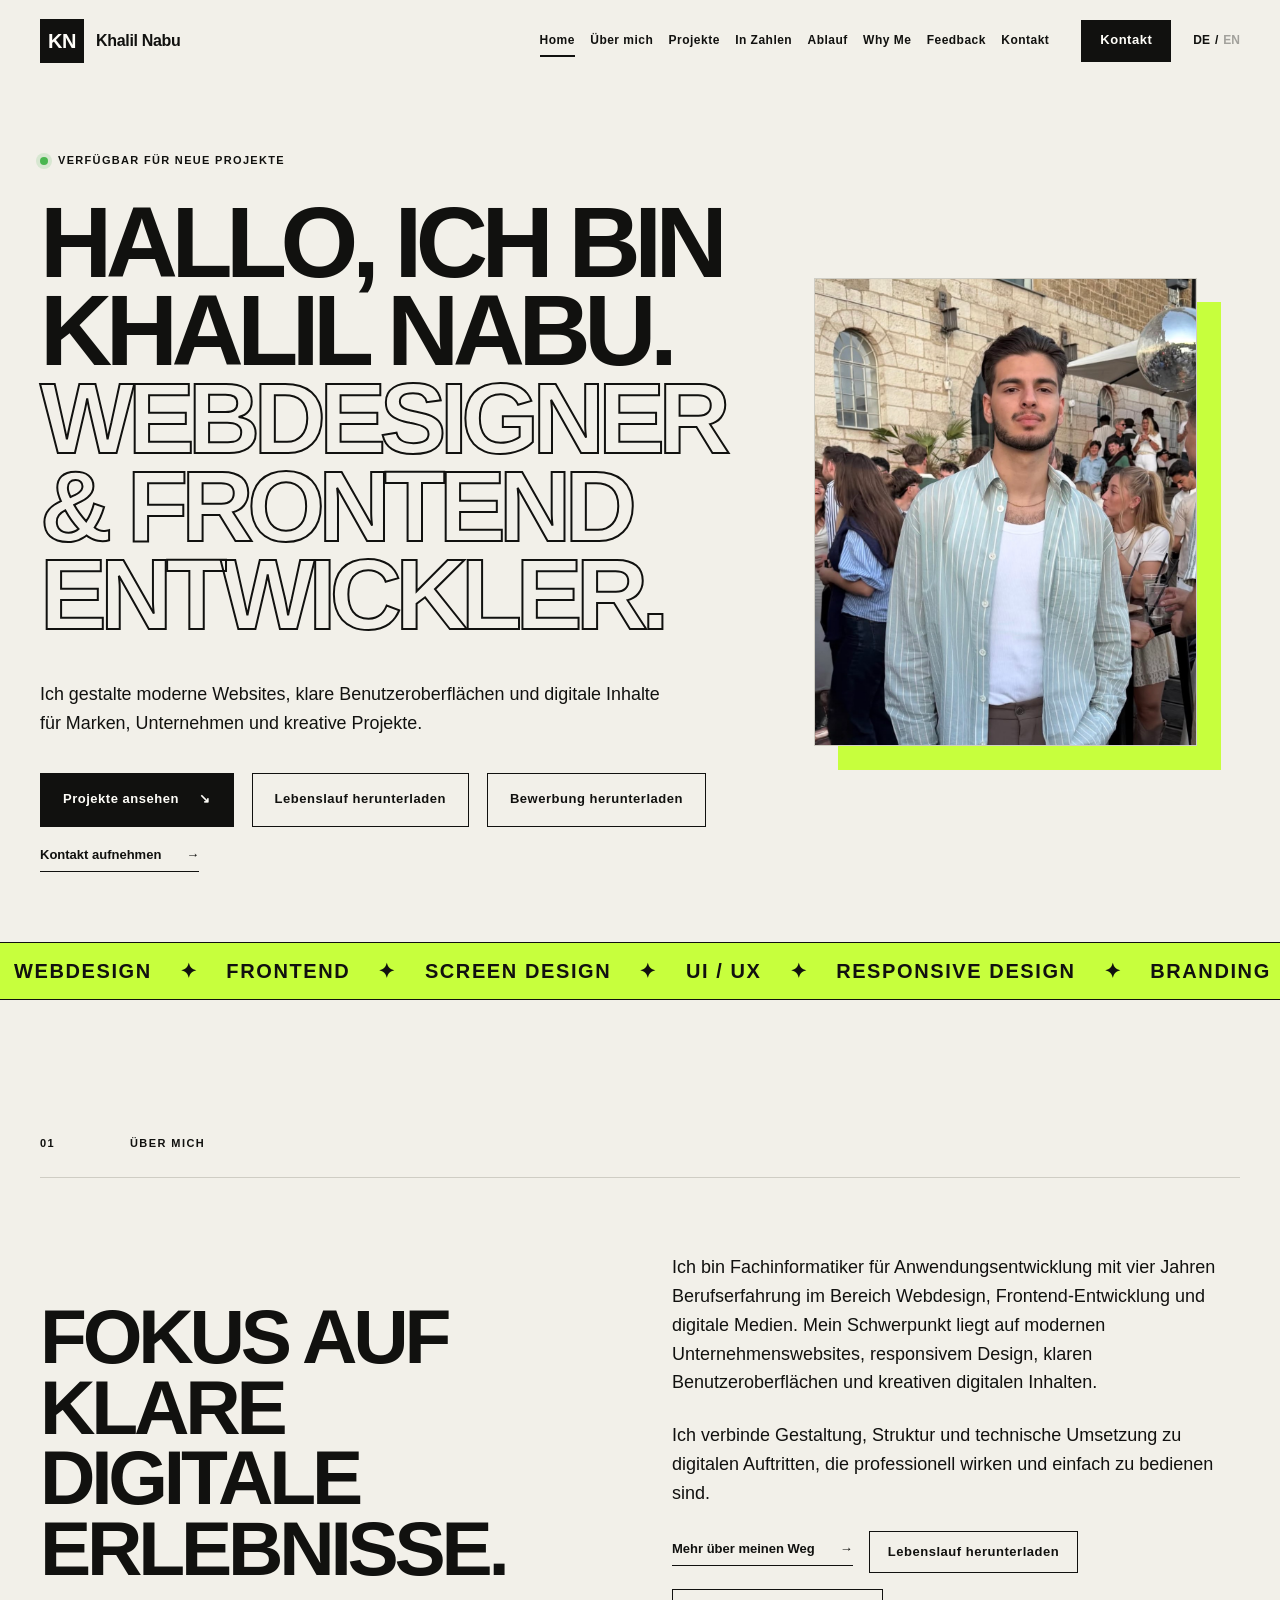
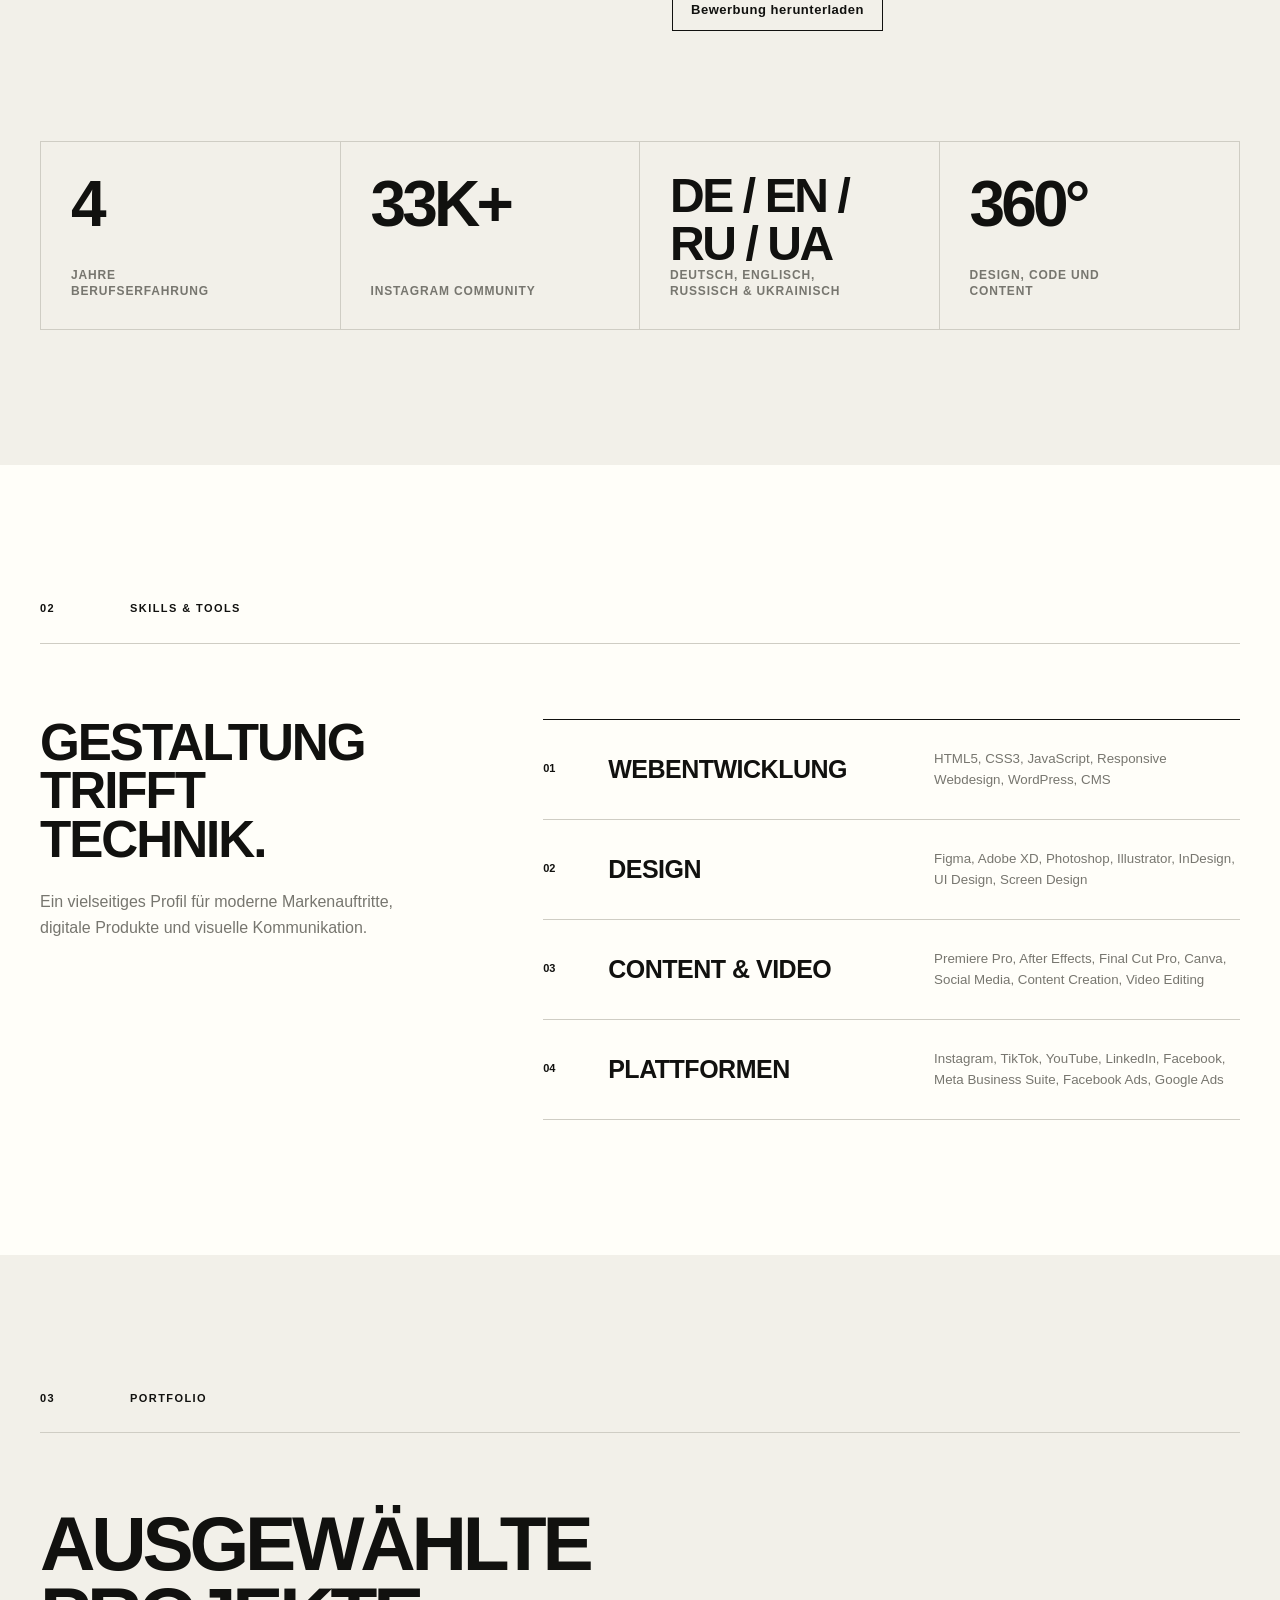
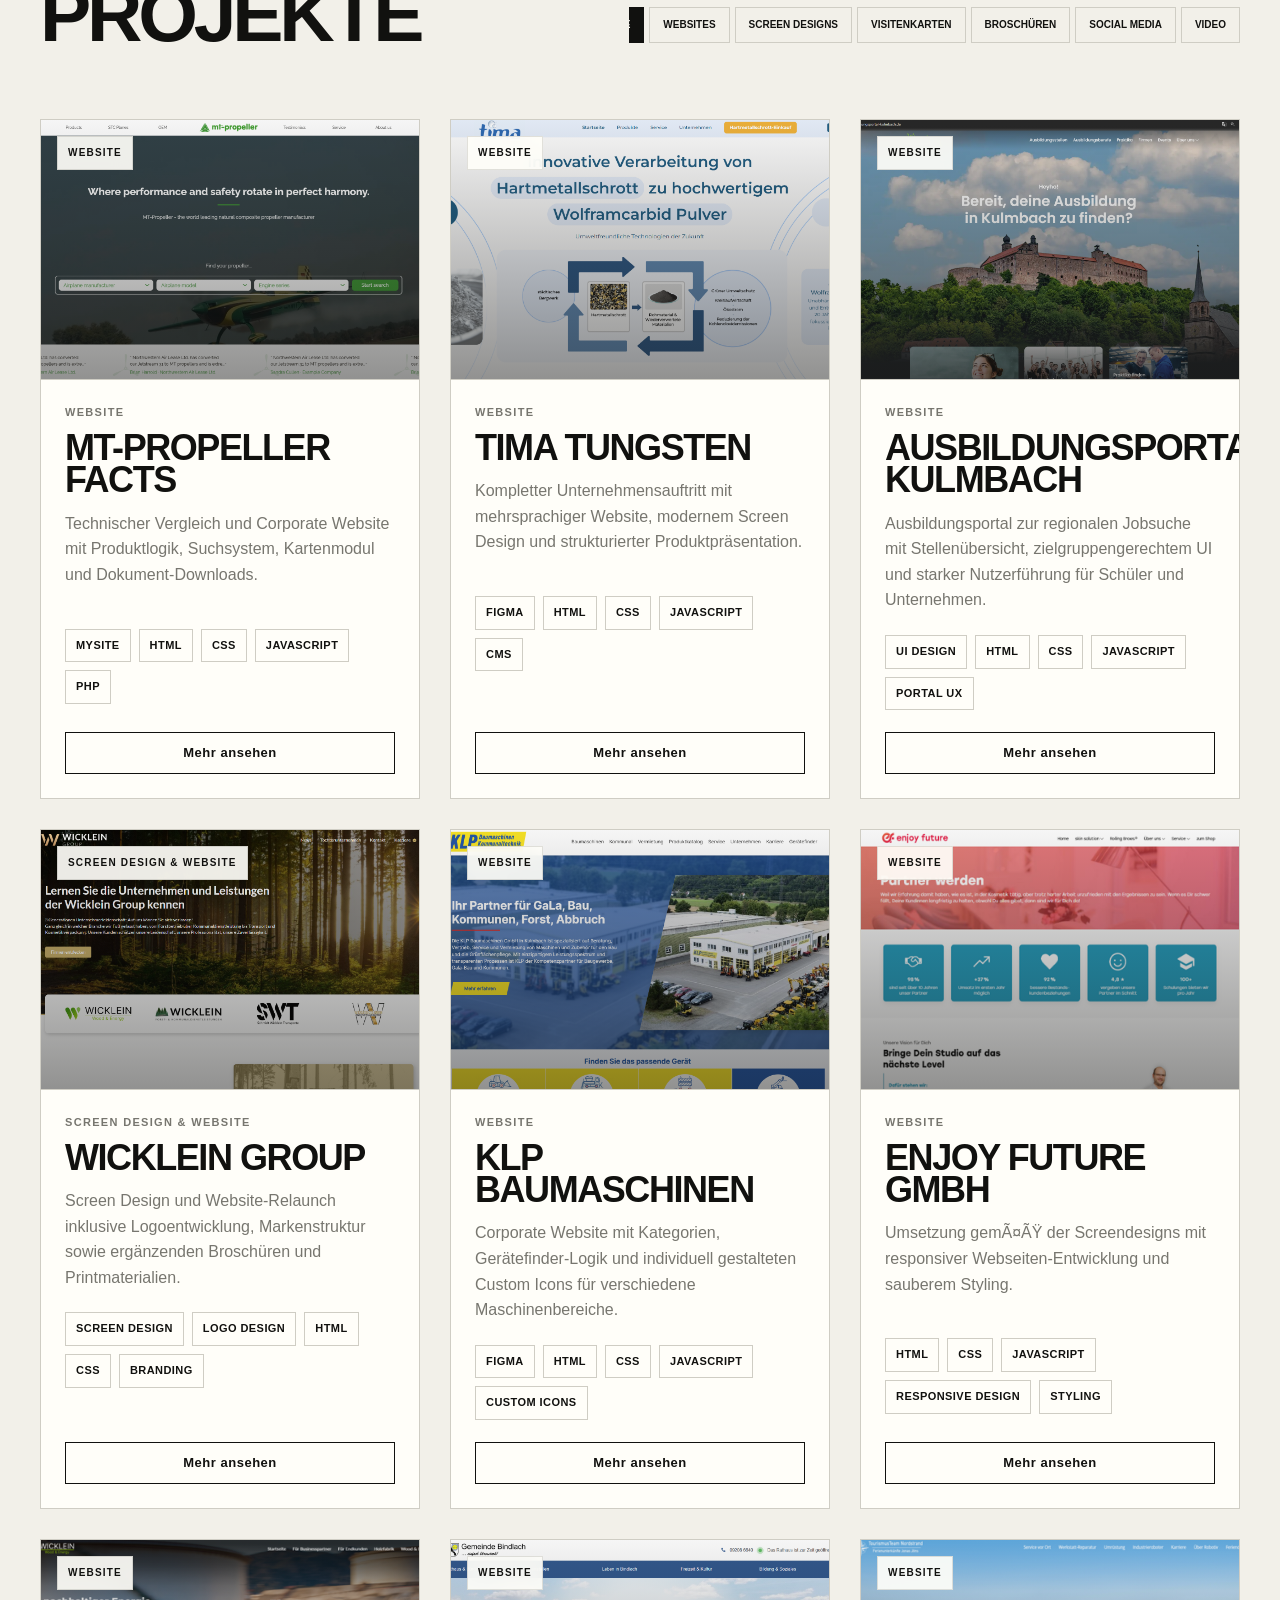
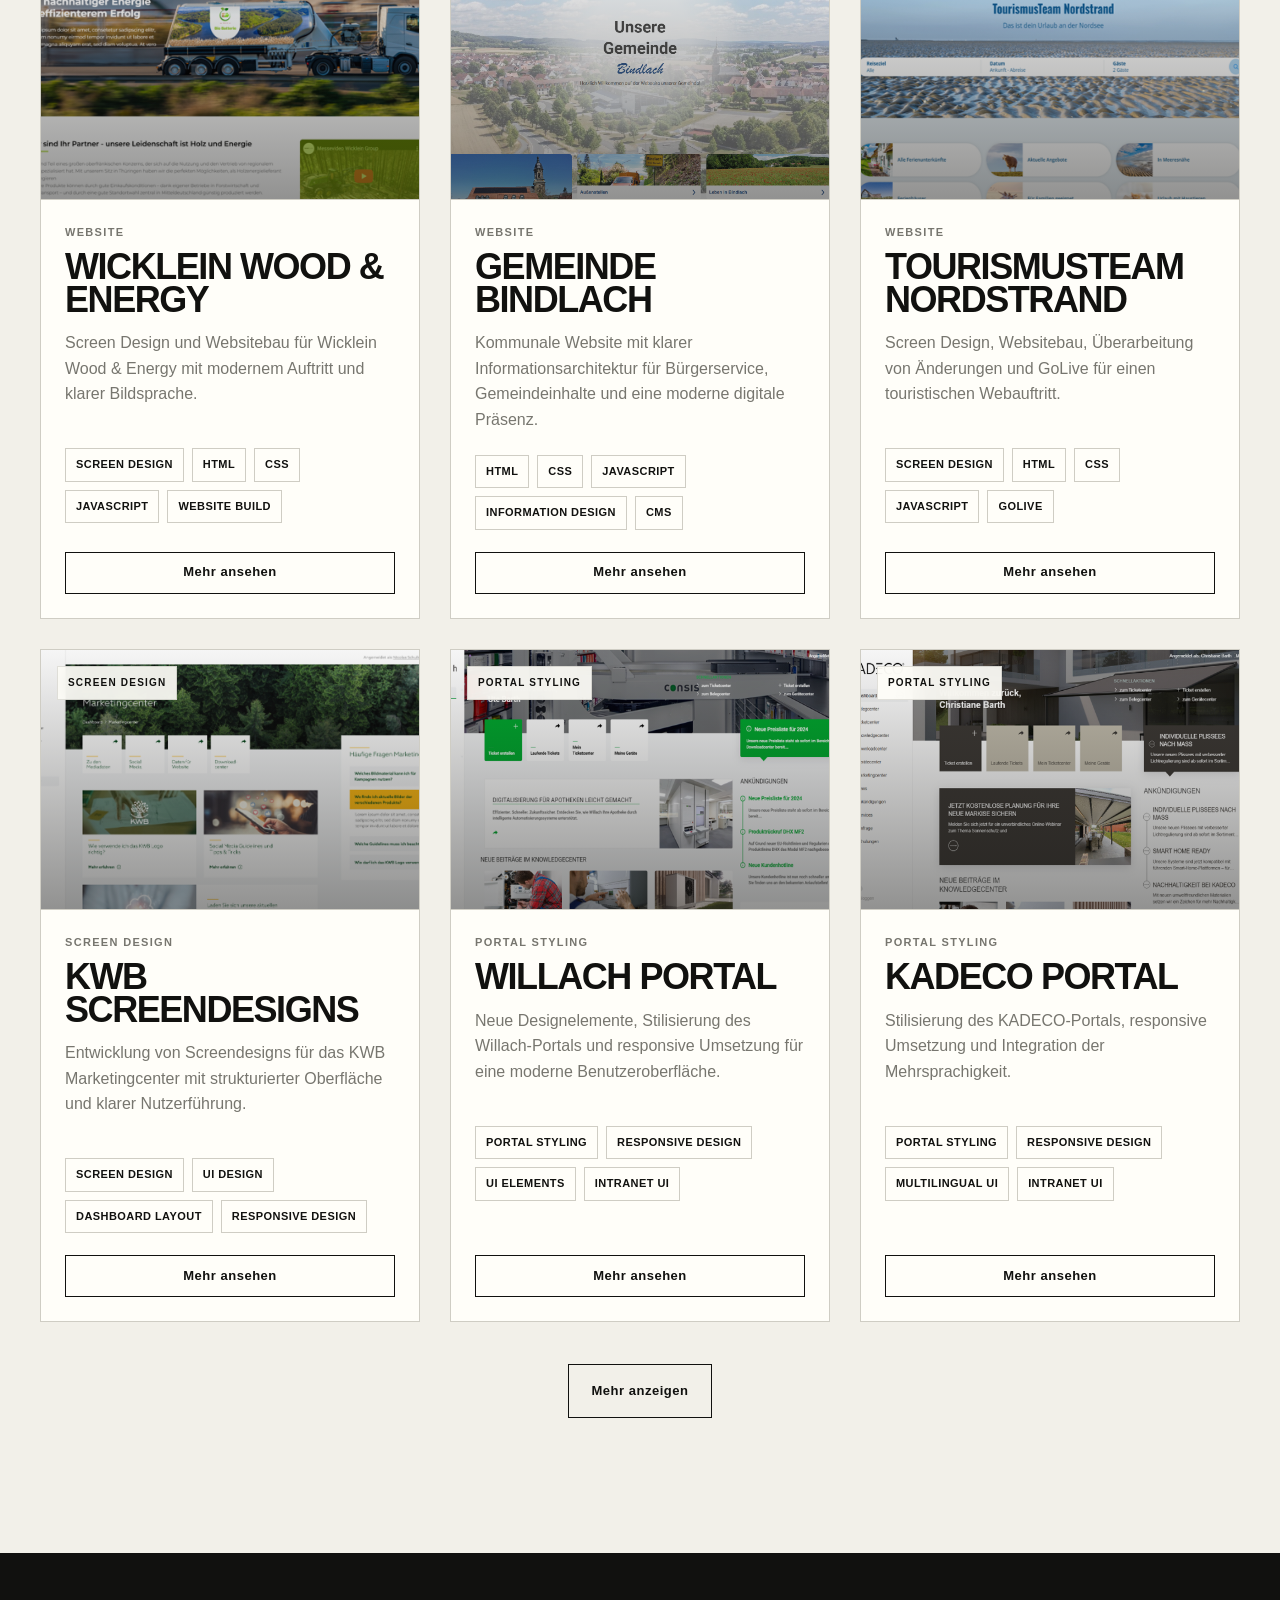
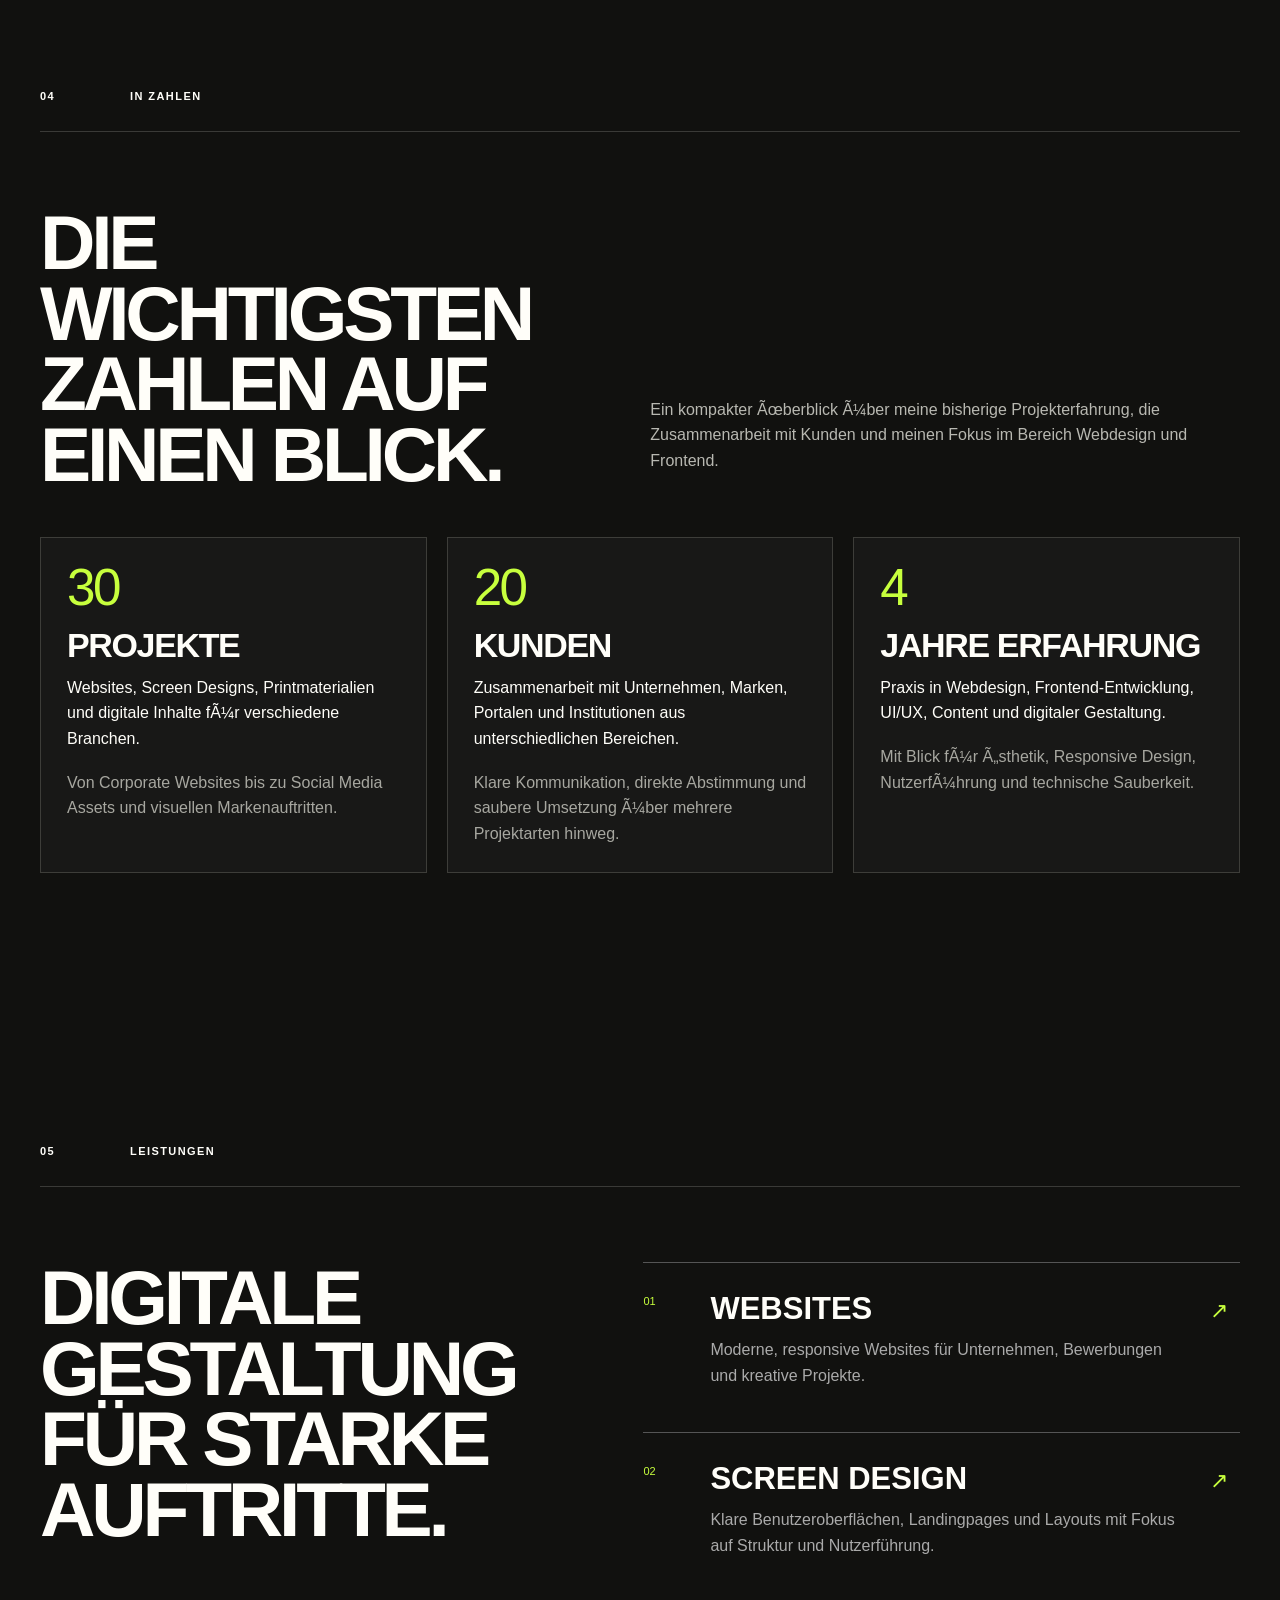
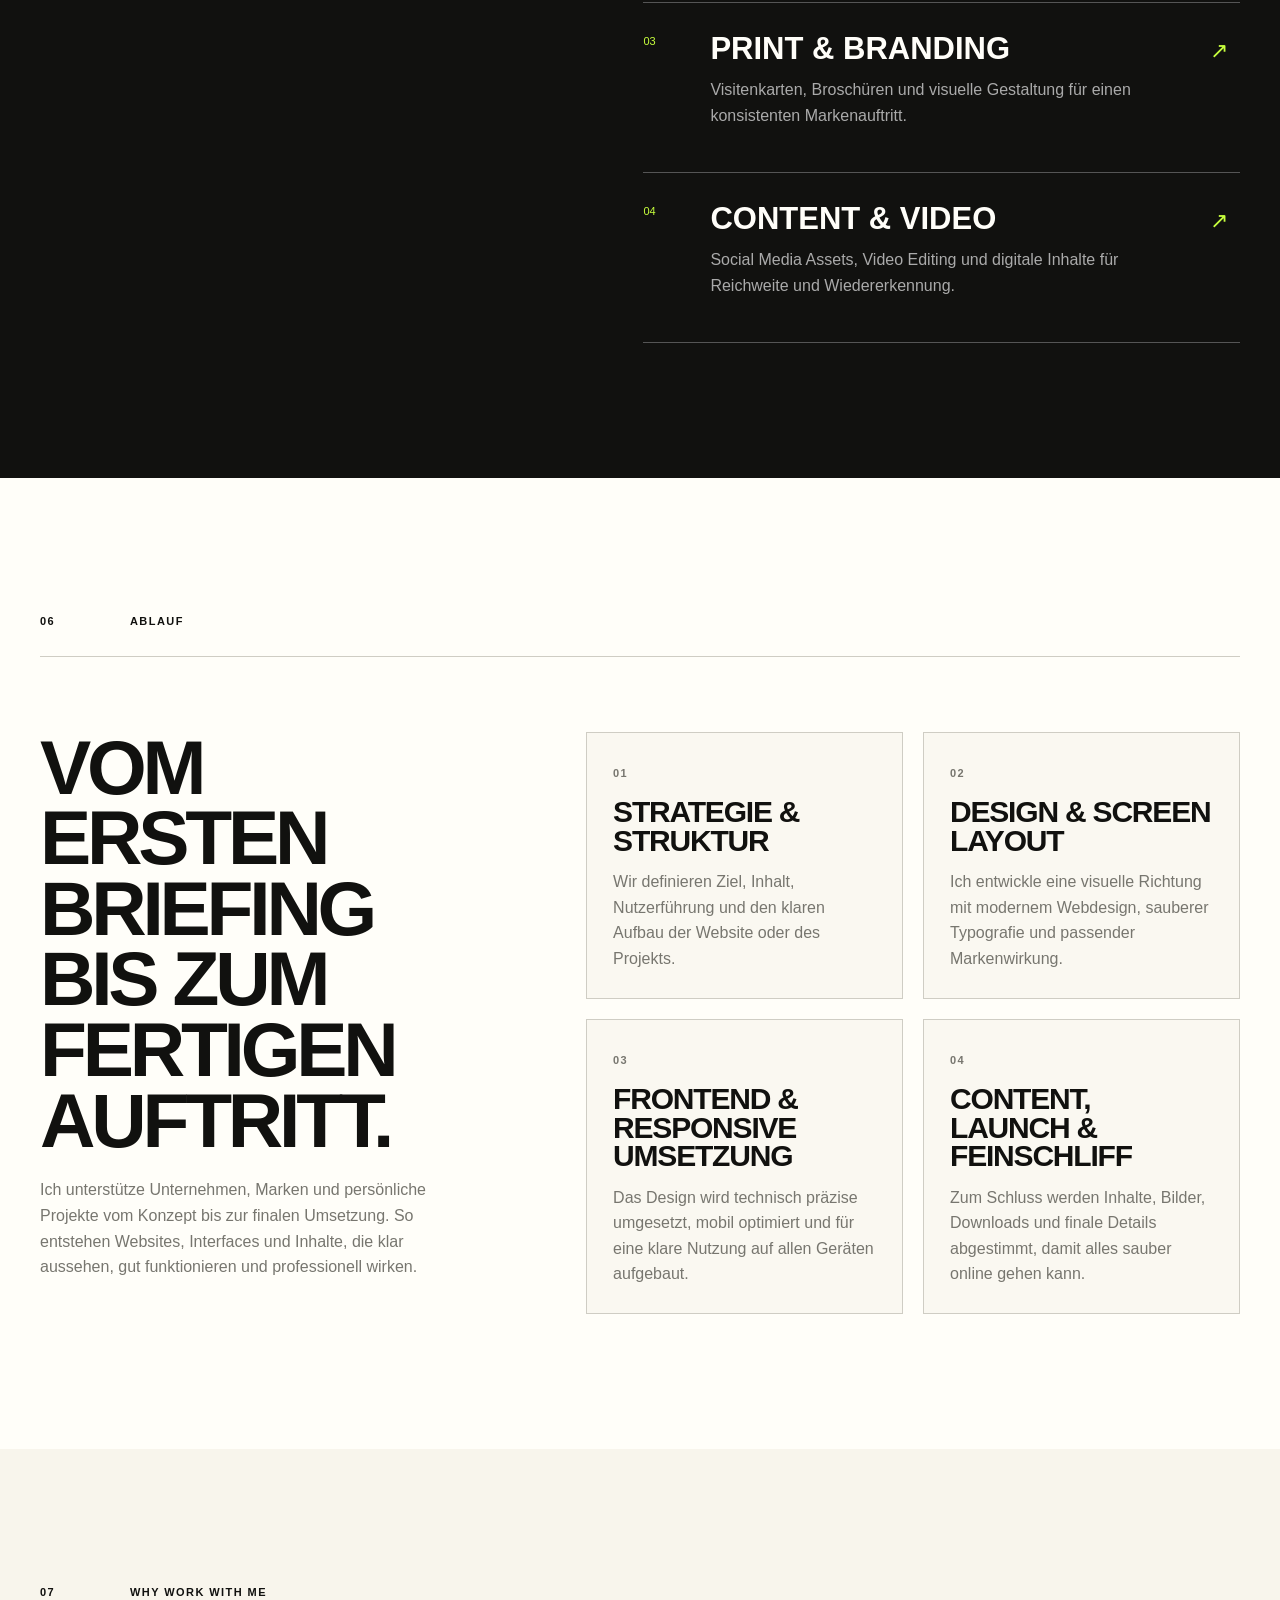
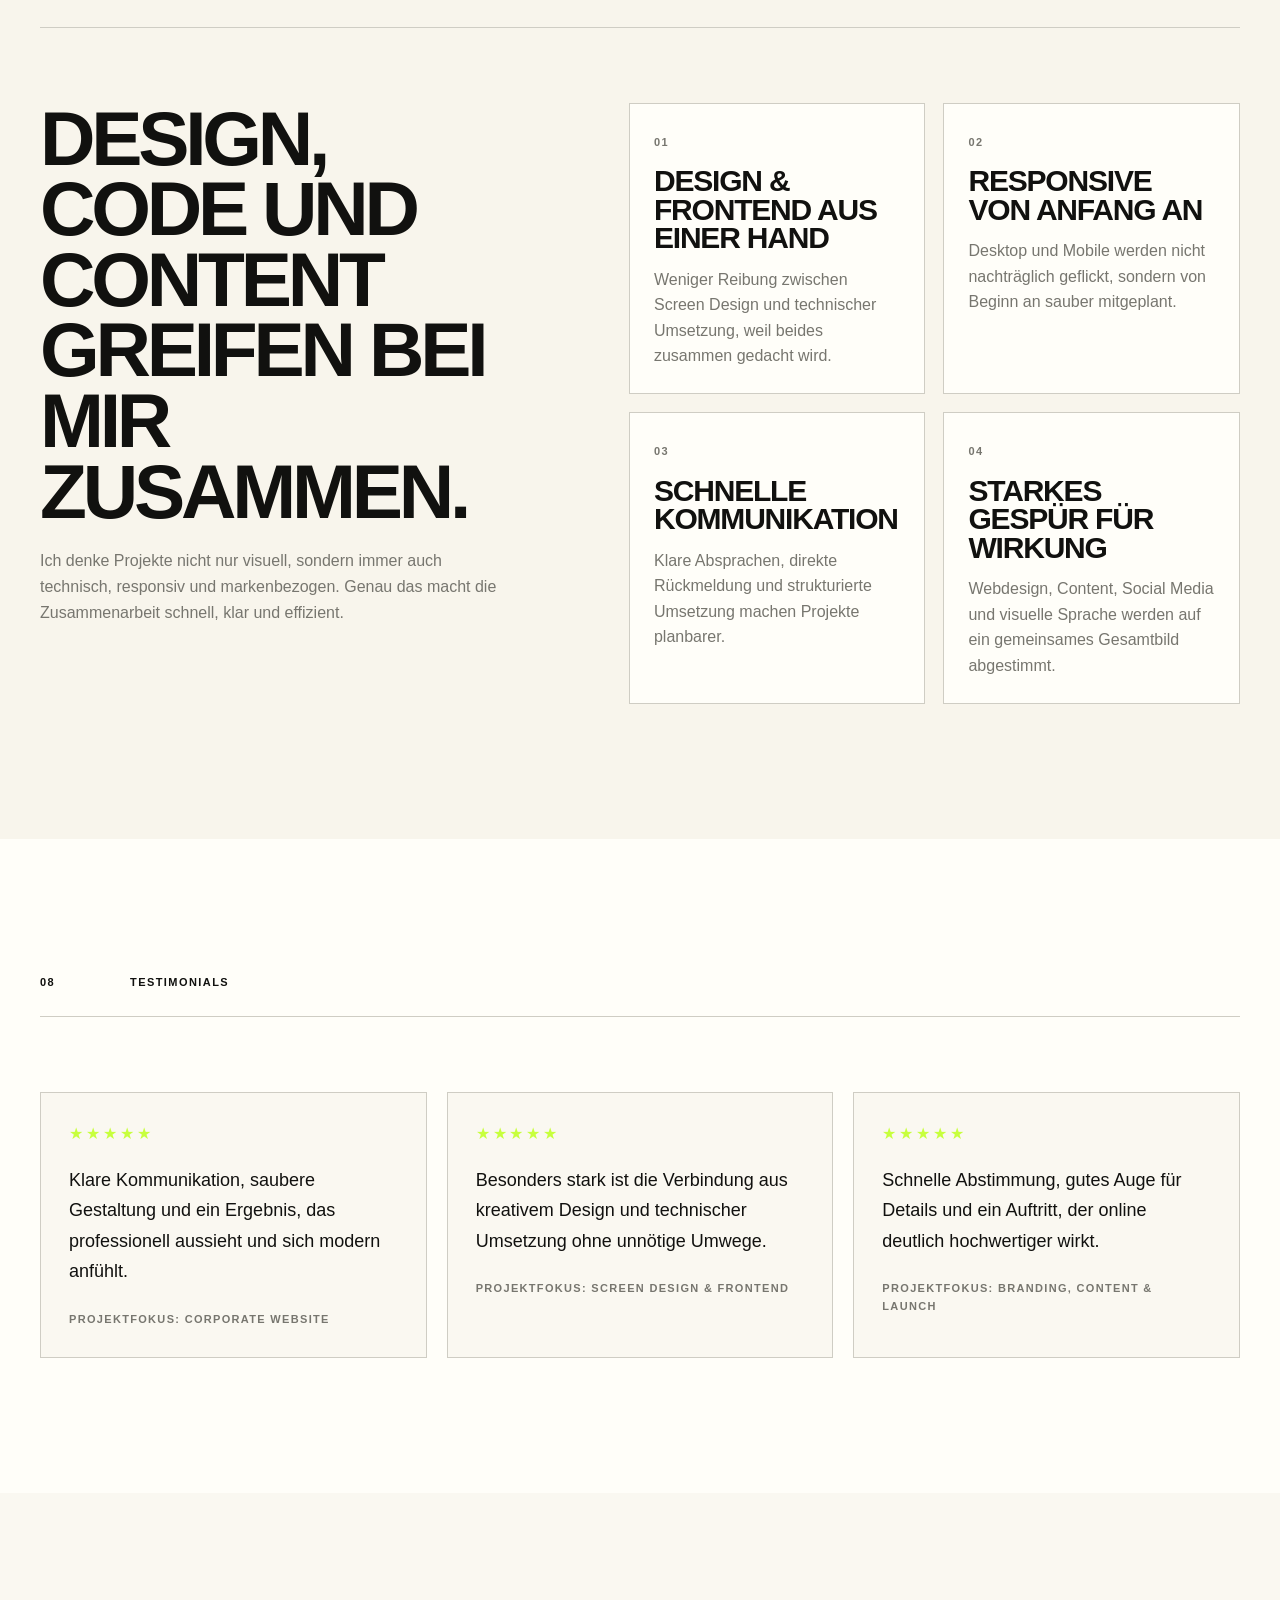
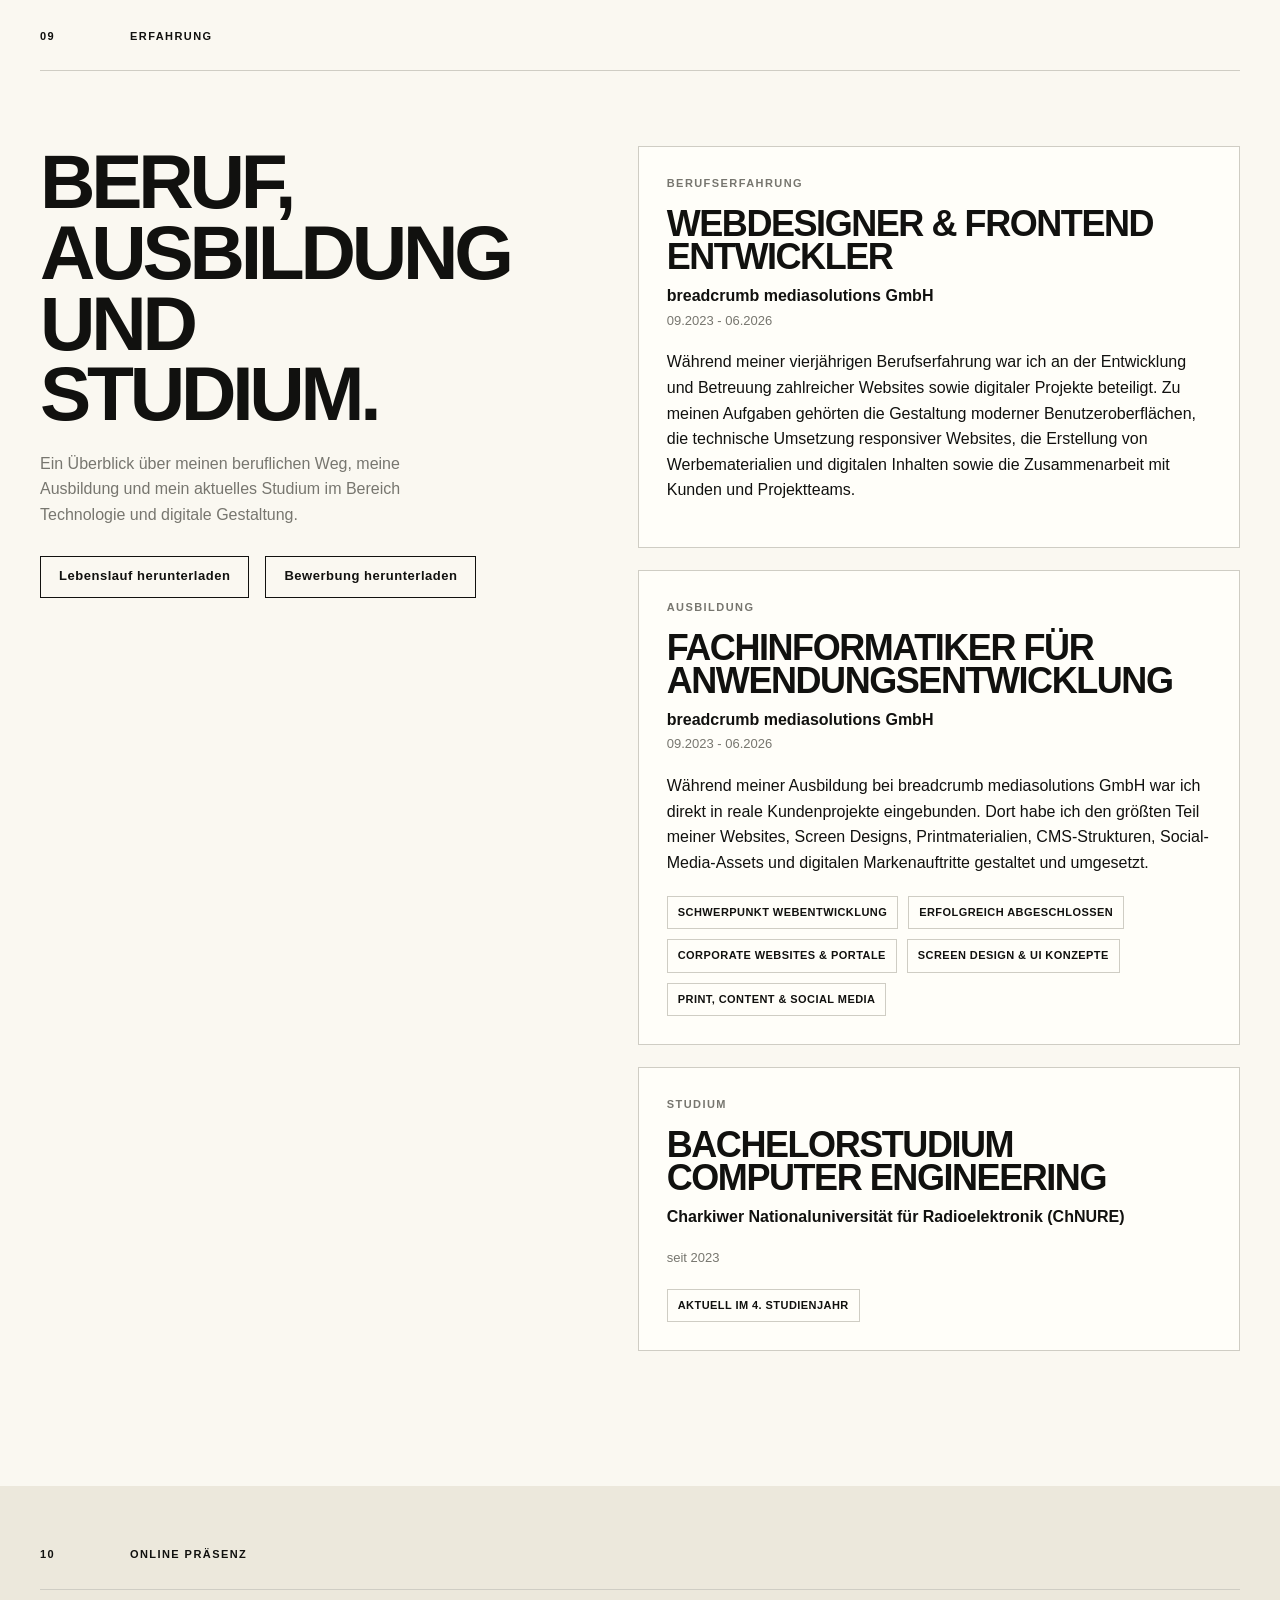
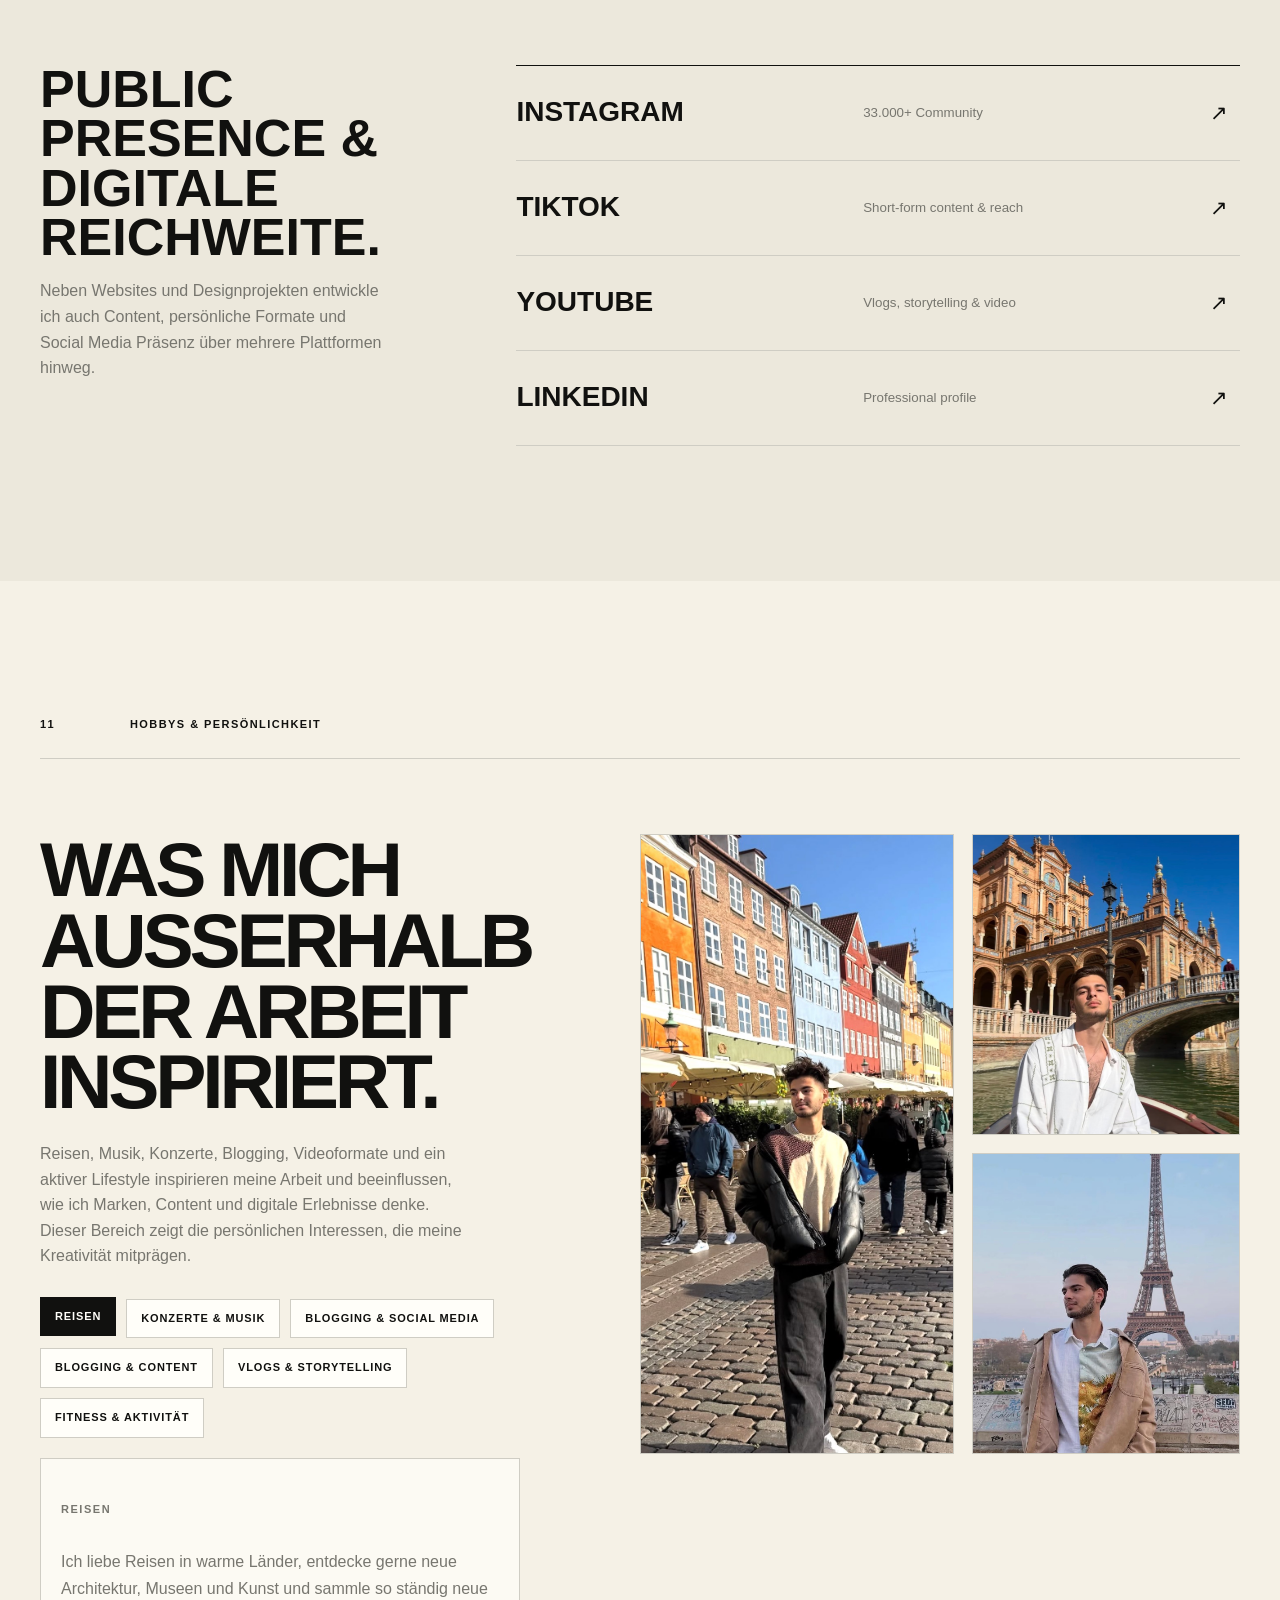
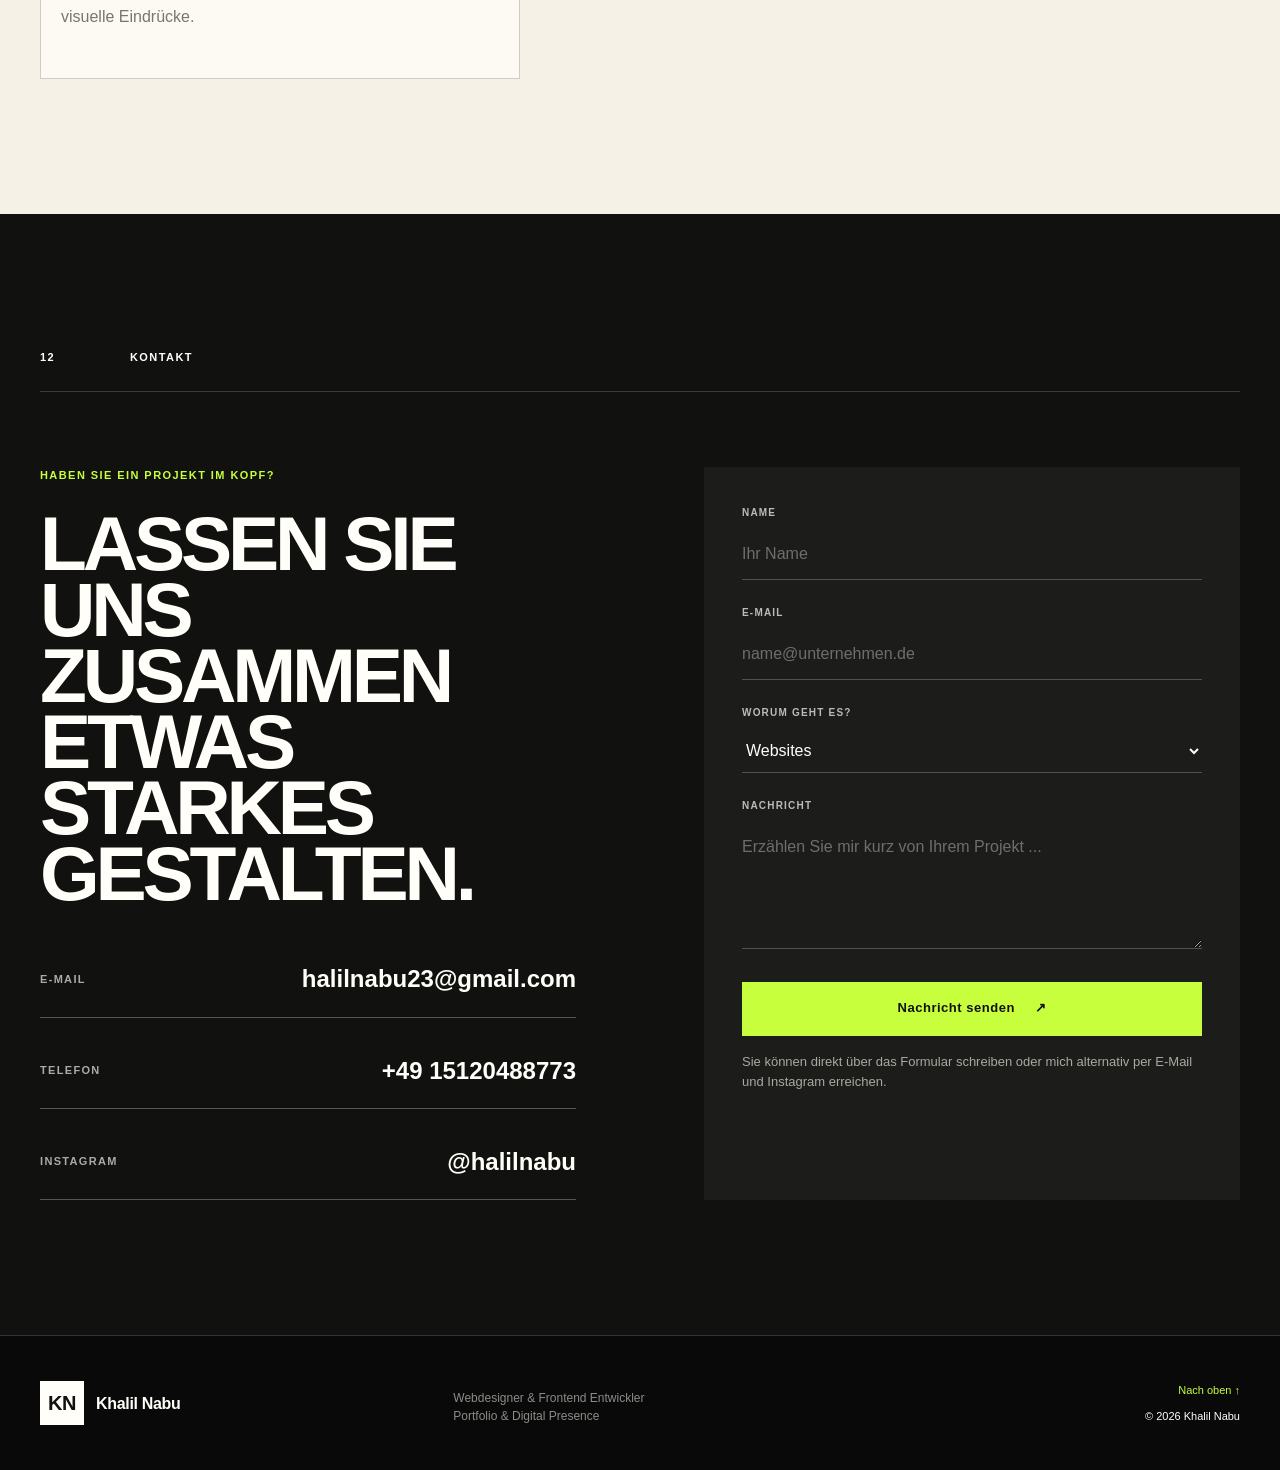
==== commit b4a379fb: "ууу" ====
--- a/index.html
+++ b/index.html
@@ -260,30 +260,30 @@
       <div class="shell">
         <div class="section-heading light reveal">
           <p class="section-number">04</p>
-          <p class="section-kicker" data-i18n="results.kicker">Case Results</p>
+          <p class="section-kicker" data-i18n="results.kicker">In Zahlen</p>
         </div>
         <div class="results-intro reveal">
-          <h2 class="display-title" data-i18n="results.title">Ausgewählte Cases mit klarem Mehrwert.</h2>
-          <p data-i18n="results.copy">Nicht nur schöne Oberflächen, sondern Projekte mit klarer Struktur, sauberer Umsetzung und sichtbaren Ergebnissen für Marken, Produkte und Nutzerführung.</p>
+          <h2 class="display-title" data-i18n="results.title">Die wichtigsten Zahlen auf einen Blick.</h2>
+          <p data-i18n="results.copy">Ein kompakter Überblick über meine bisherige Projekterfahrung, die Zusammenarbeit mit Kunden und meinen Fokus im Bereich Webdesign und Frontend.</p>
         </div>
         <div class="results-grid reveal reveal-delay-1">
           <article class="result-card">
-            <p class="result-metric" data-i18n="results.card1Metric">4 Kernmodule</p>
-            <h3 data-i18n="results.card1Title">MT-Propeller Facts</h3>
-            <p class="result-role" data-i18n="results.card1Role">Vergleich, Suche, Kartenmodul und Downloadbereich in einem klaren Interface verbunden.</p>
-            <p class="result-outcome" data-i18n="results.card1Outcome">Ergebnis: technisch komplexe Inhalte wurden deutlich verständlicher und visuell sauber strukturiert.</p>
+            <p class="result-metric" data-i18n="results.card1Metric">30</p>
+            <h3 data-i18n="results.card1Title">Projekte</h3>
+            <p class="result-role" data-i18n="results.card1Role">Websites, Screen Designs, Printmaterialien und digitale Inhalte für verschiedene Branchen.</p>
+            <p class="result-outcome" data-i18n="results.card1Outcome">Von Corporate Websites bis zu Social Media Assets und visuellen Markenauftritten.</p>
           </article>
           <article class="result-card">
-            <p class="result-metric" data-i18n="results.card2Metric">2 Zielgruppen</p>
-            <h3 data-i18n="results.card2Title">Ausbildungsportal Kulmbach</h3>
-            <p class="result-role" data-i18n="results.card2Role">Portalstruktur für Schüler und Unternehmen mit klarer Orientierung und mobilem Fokus entwickelt.</p>
-            <p class="result-outcome" data-i18n="results.card2Outcome">Ergebnis: Stellen, Inhalte und Einstiege wurden schneller auffindbar und einfacher nutzbar.</p>
+            <p class="result-metric" data-i18n="results.card2Metric">20</p>
+            <h3 data-i18n="results.card2Title">Kunden</h3>
+            <p class="result-role" data-i18n="results.card2Role">Zusammenarbeit mit Unternehmen, Marken, Portalen und Institutionen aus unterschiedlichen Bereichen.</p>
+            <p class="result-outcome" data-i18n="results.card2Outcome">Klare Kommunikation, direkte Abstimmung und saubere Umsetzung über mehrere Projektarten hinweg.</p>
           </article>
           <article class="result-card">
-            <p class="result-metric" data-i18n="results.card3Metric">3 Markenebenen</p>
-            <h3 data-i18n="results.card3Title">Wicklein Group</h3>
-            <p class="result-role" data-i18n="results.card3Role">Website, Logoarbeit und ergänzende Broschüren in einen einheitlichen Auftritt übersetzt.</p>
-            <p class="result-outcome" data-i18n="results.card3Outcome">Ergebnis: ein konsistenter Markenlook über Web, Print und Unternehmensdarstellung hinweg.</p>
+            <p class="result-metric" data-i18n="results.card3Metric">4</p>
+            <h3 data-i18n="results.card3Title">Jahre Erfahrung</h3>
+            <p class="result-role" data-i18n="results.card3Role">Praxis in Webdesign, Frontend-Entwicklung, UI/UX, Content und digitaler Gestaltung.</p>
+            <p class="result-outcome" data-i18n="results.card3Outcome">Mit Blick für Ästhetik, Responsive Design, Nutzerführung und technische Sauberkeit.</p>
           </article>
         </div>
       </div>
